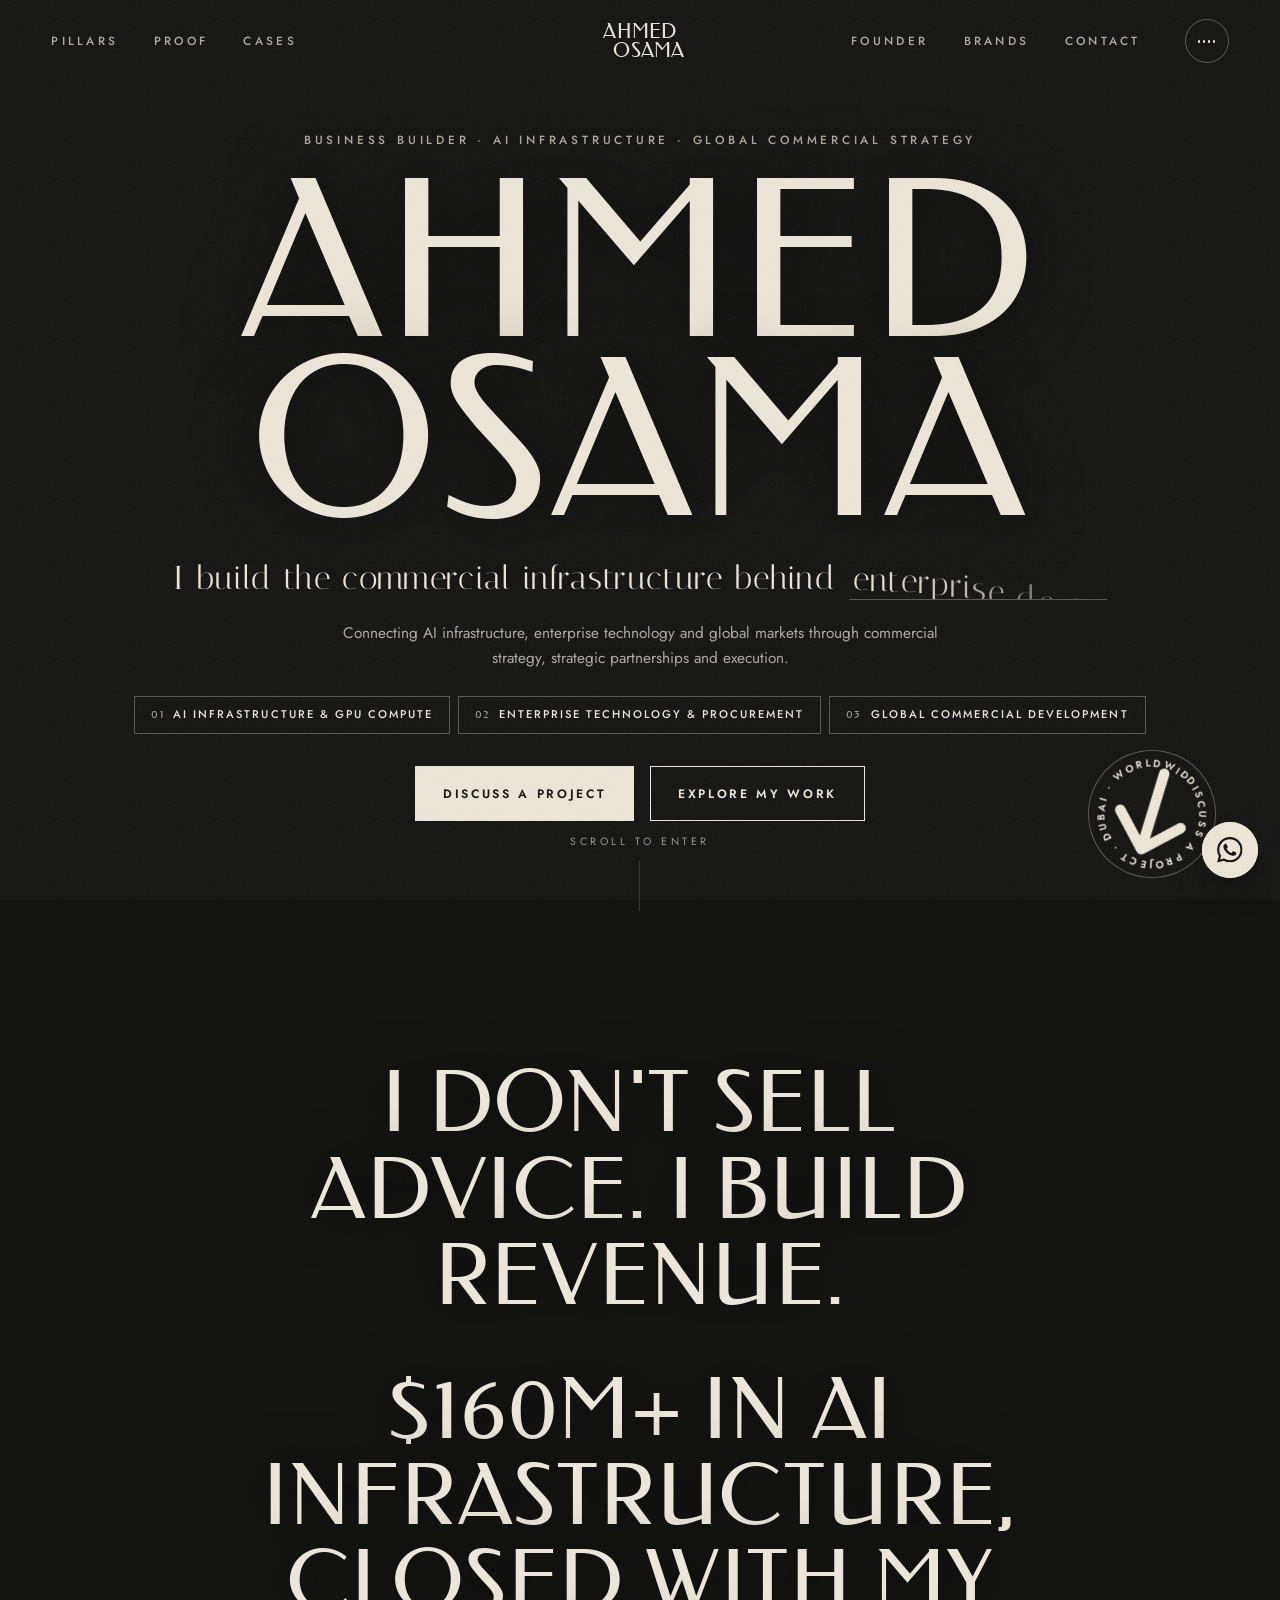
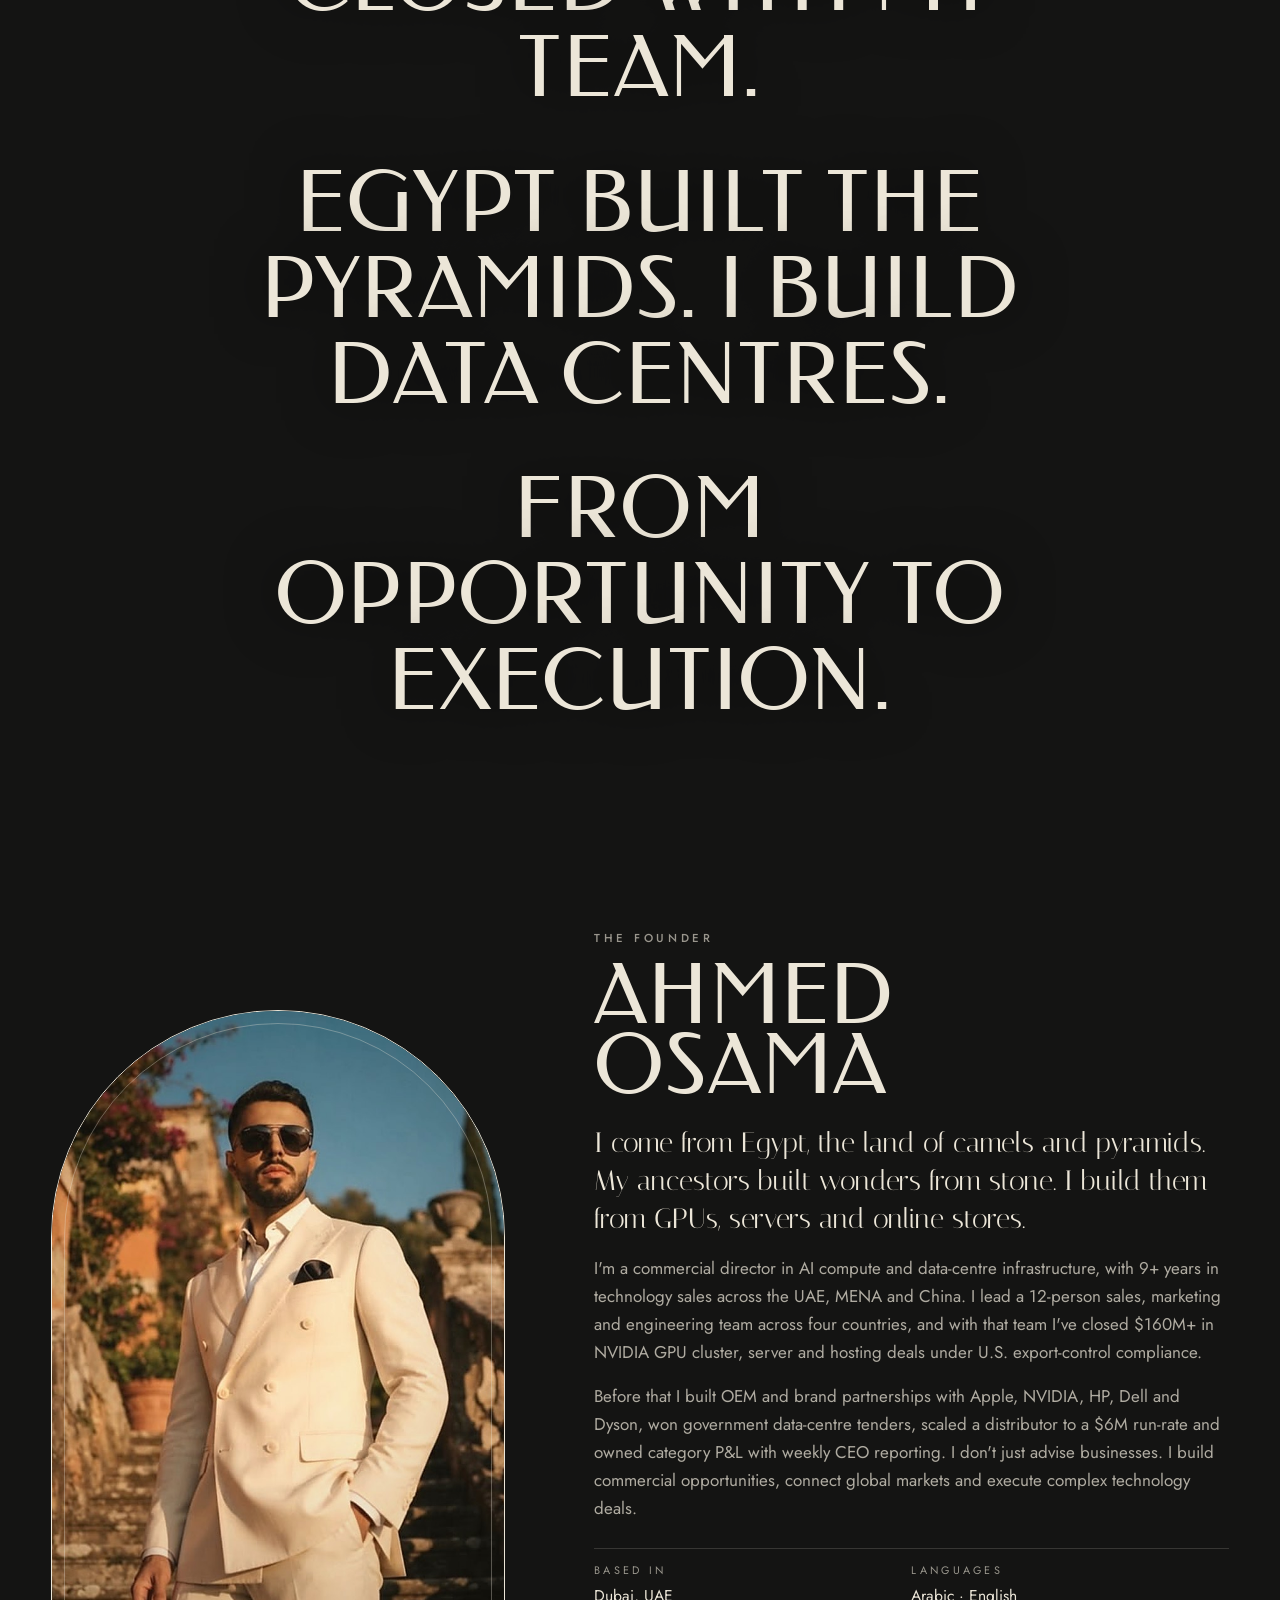
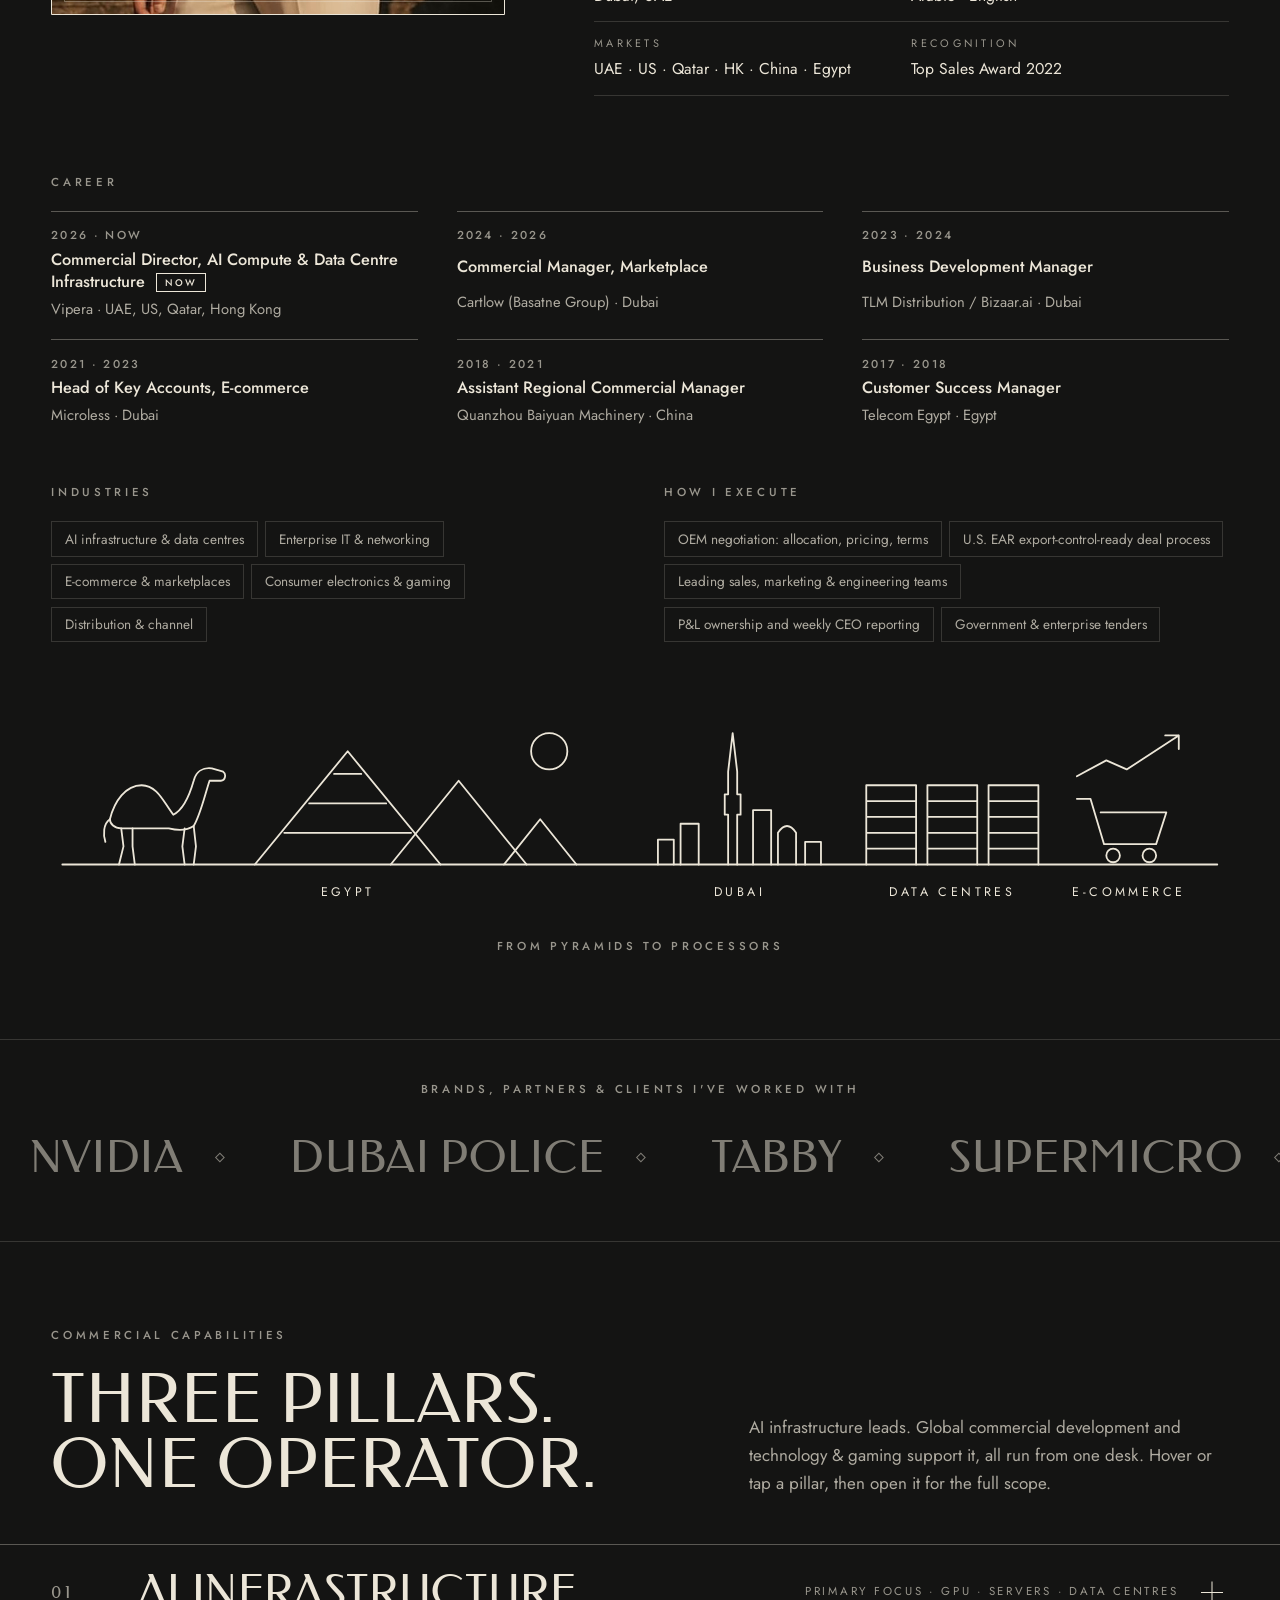
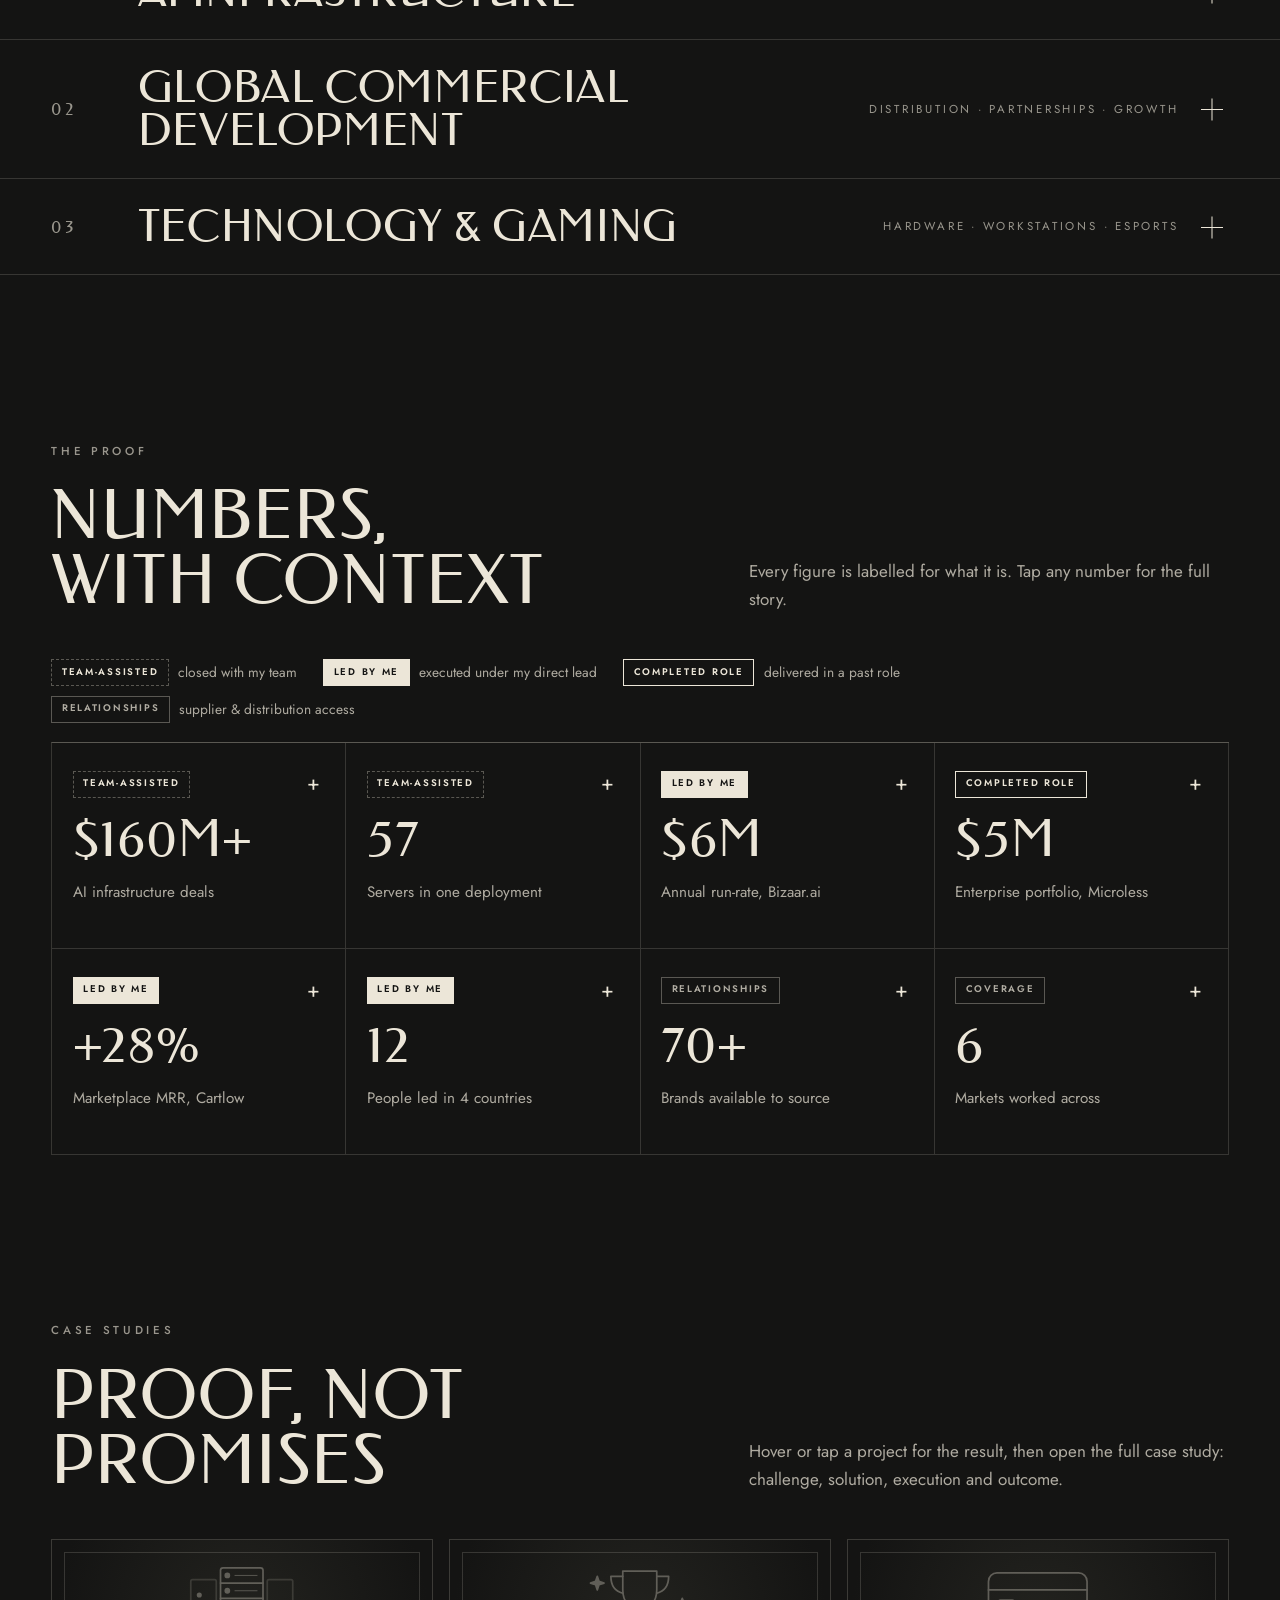
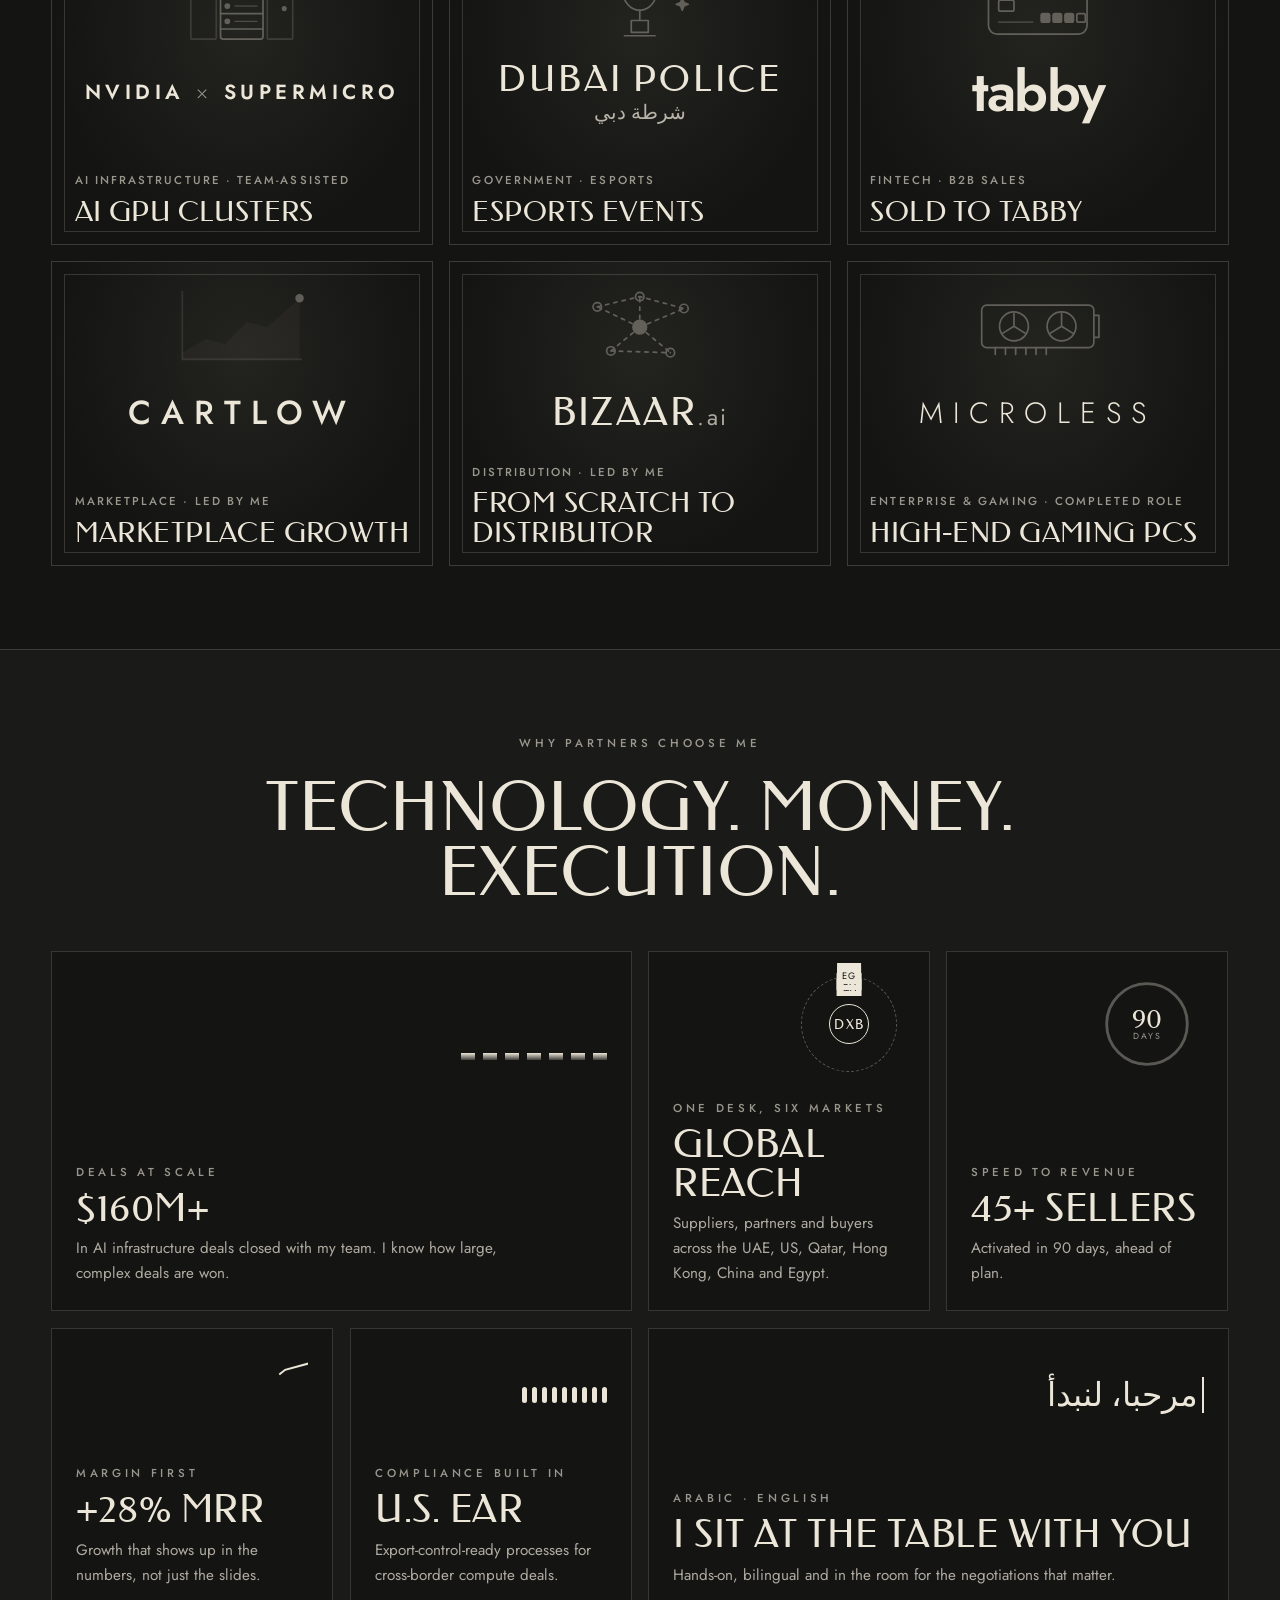
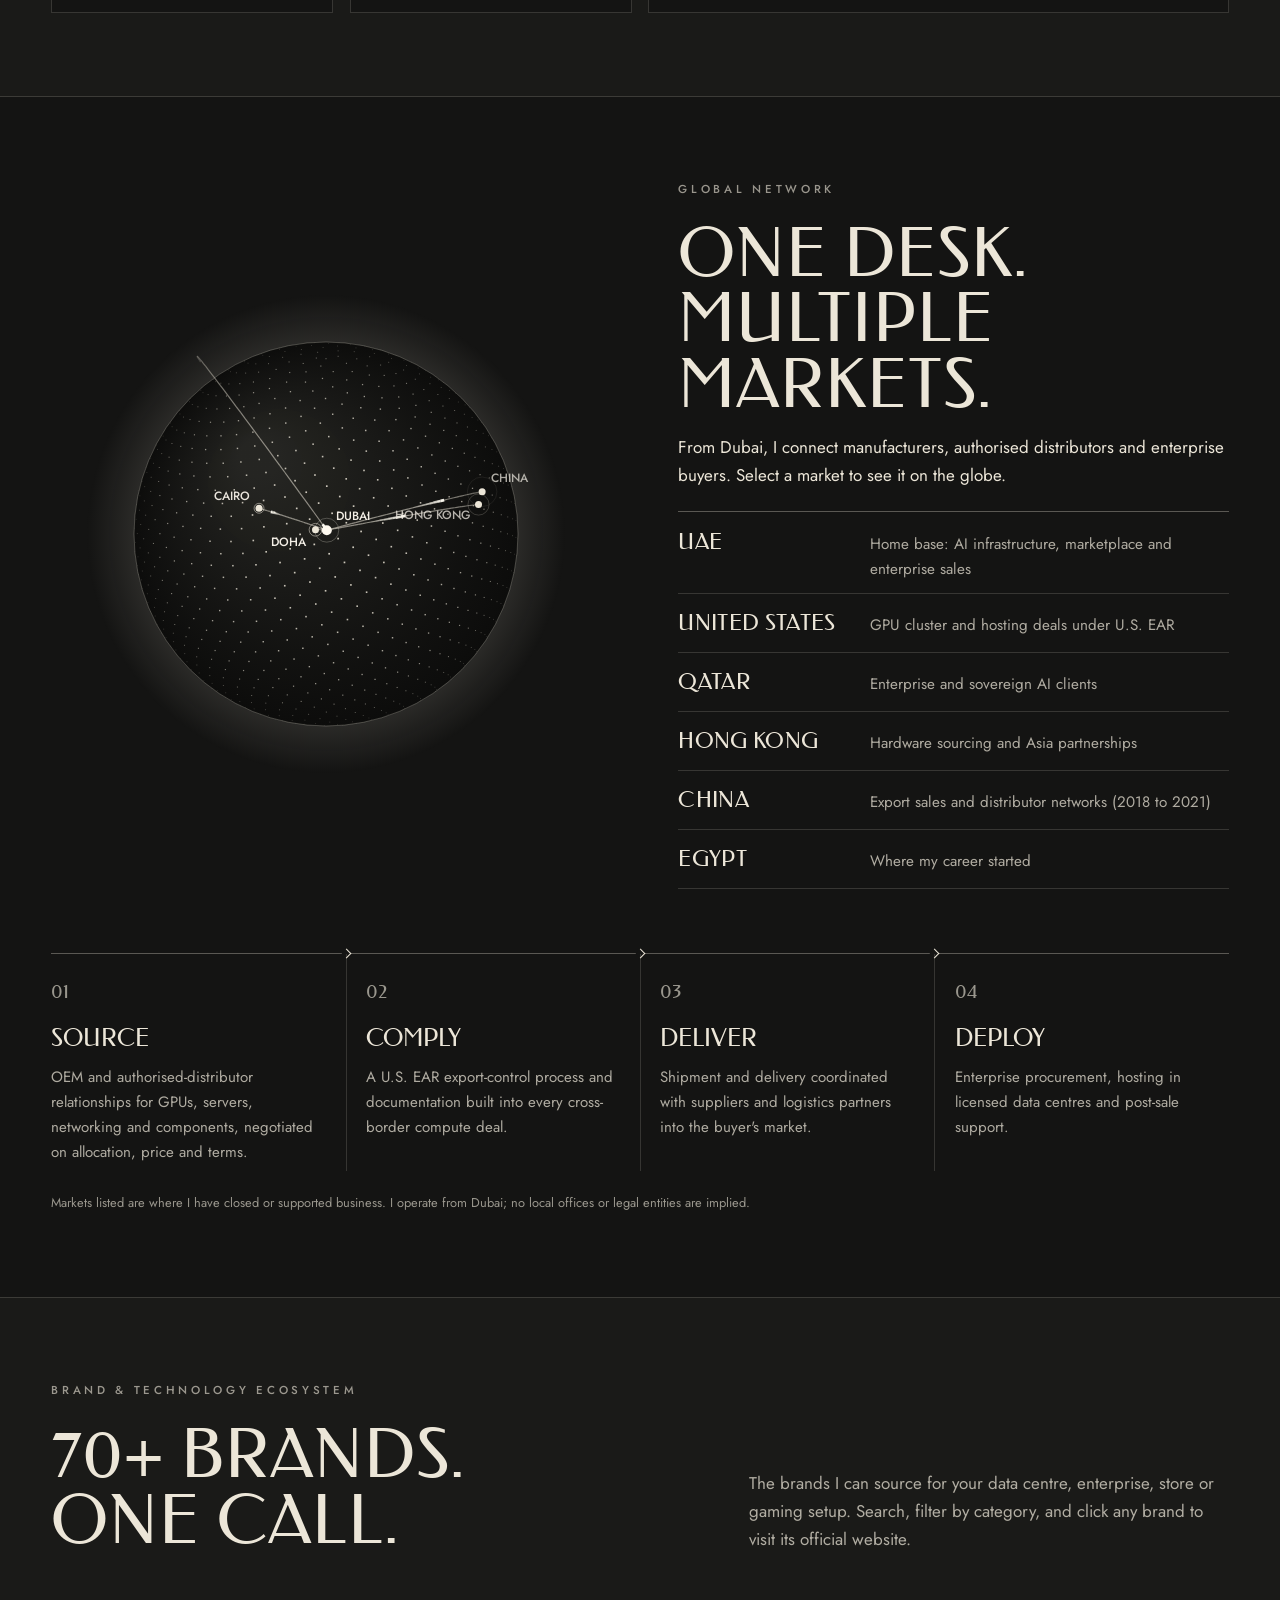
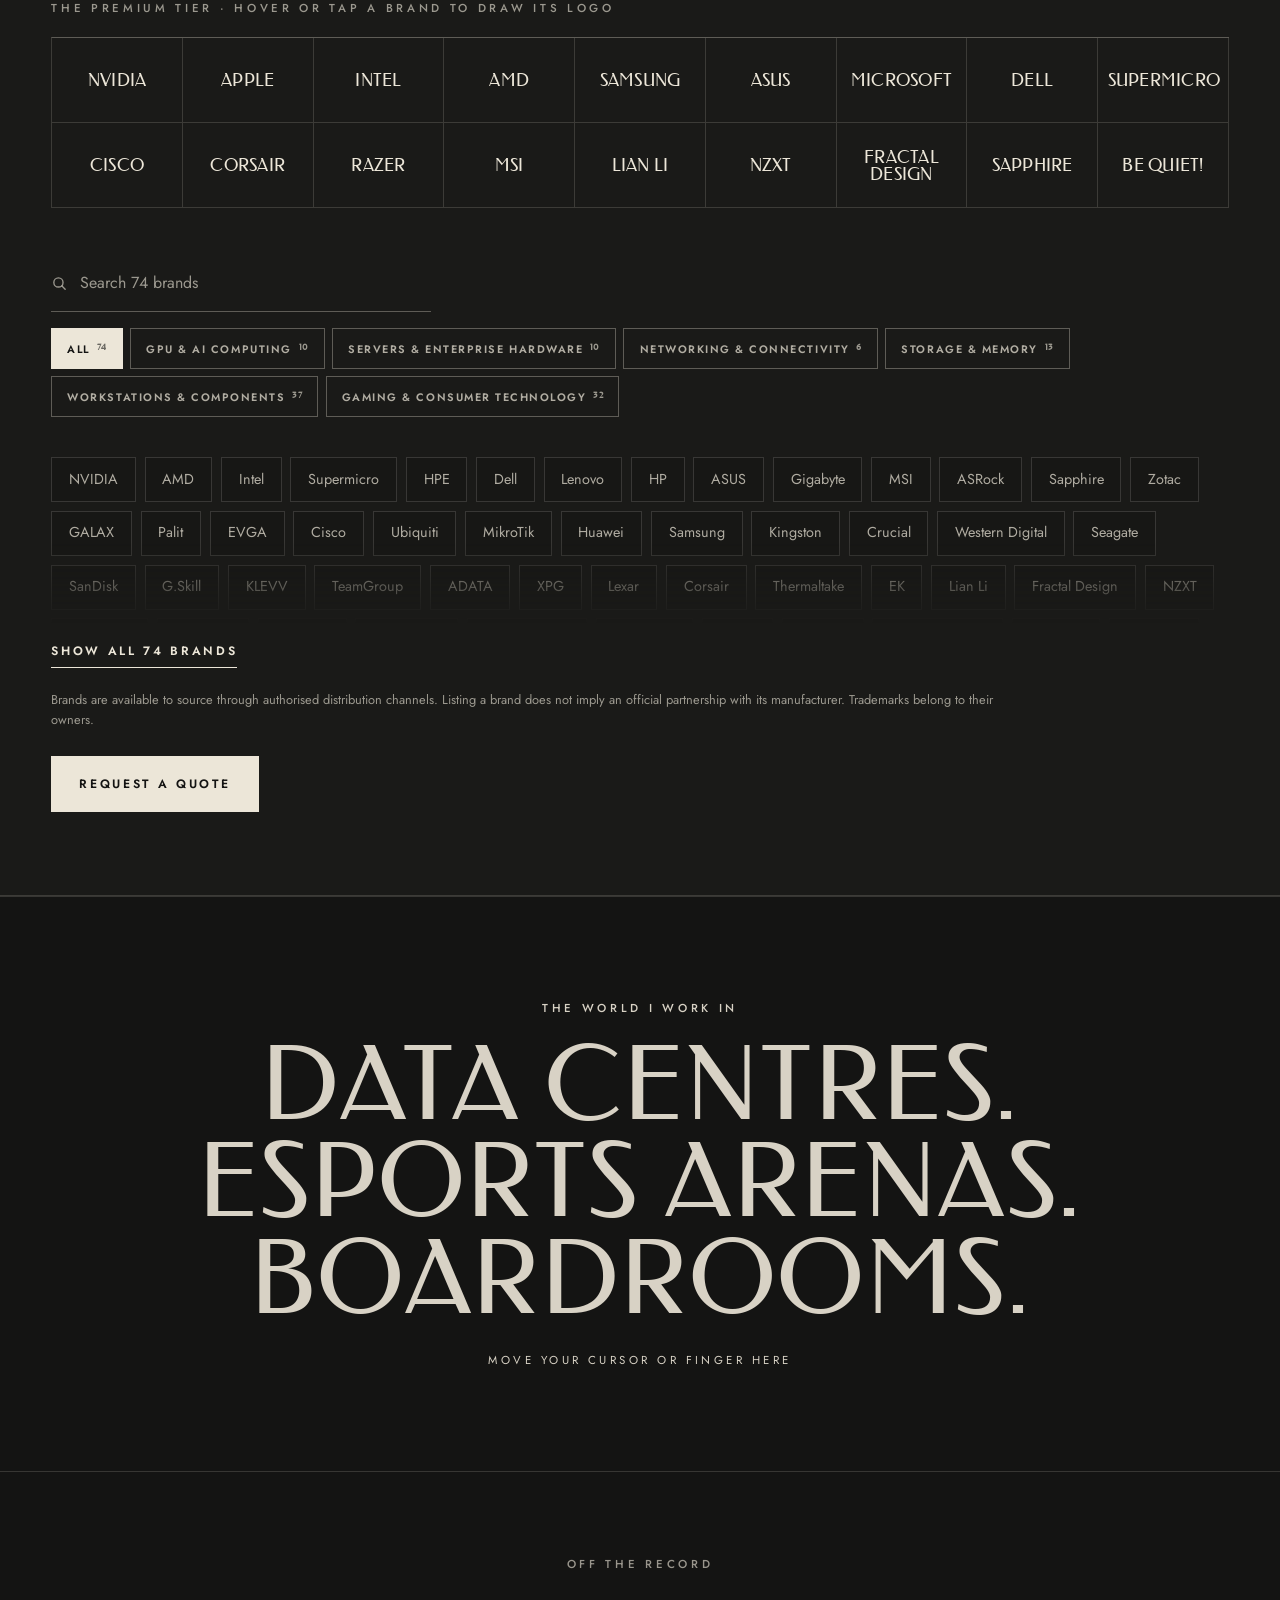
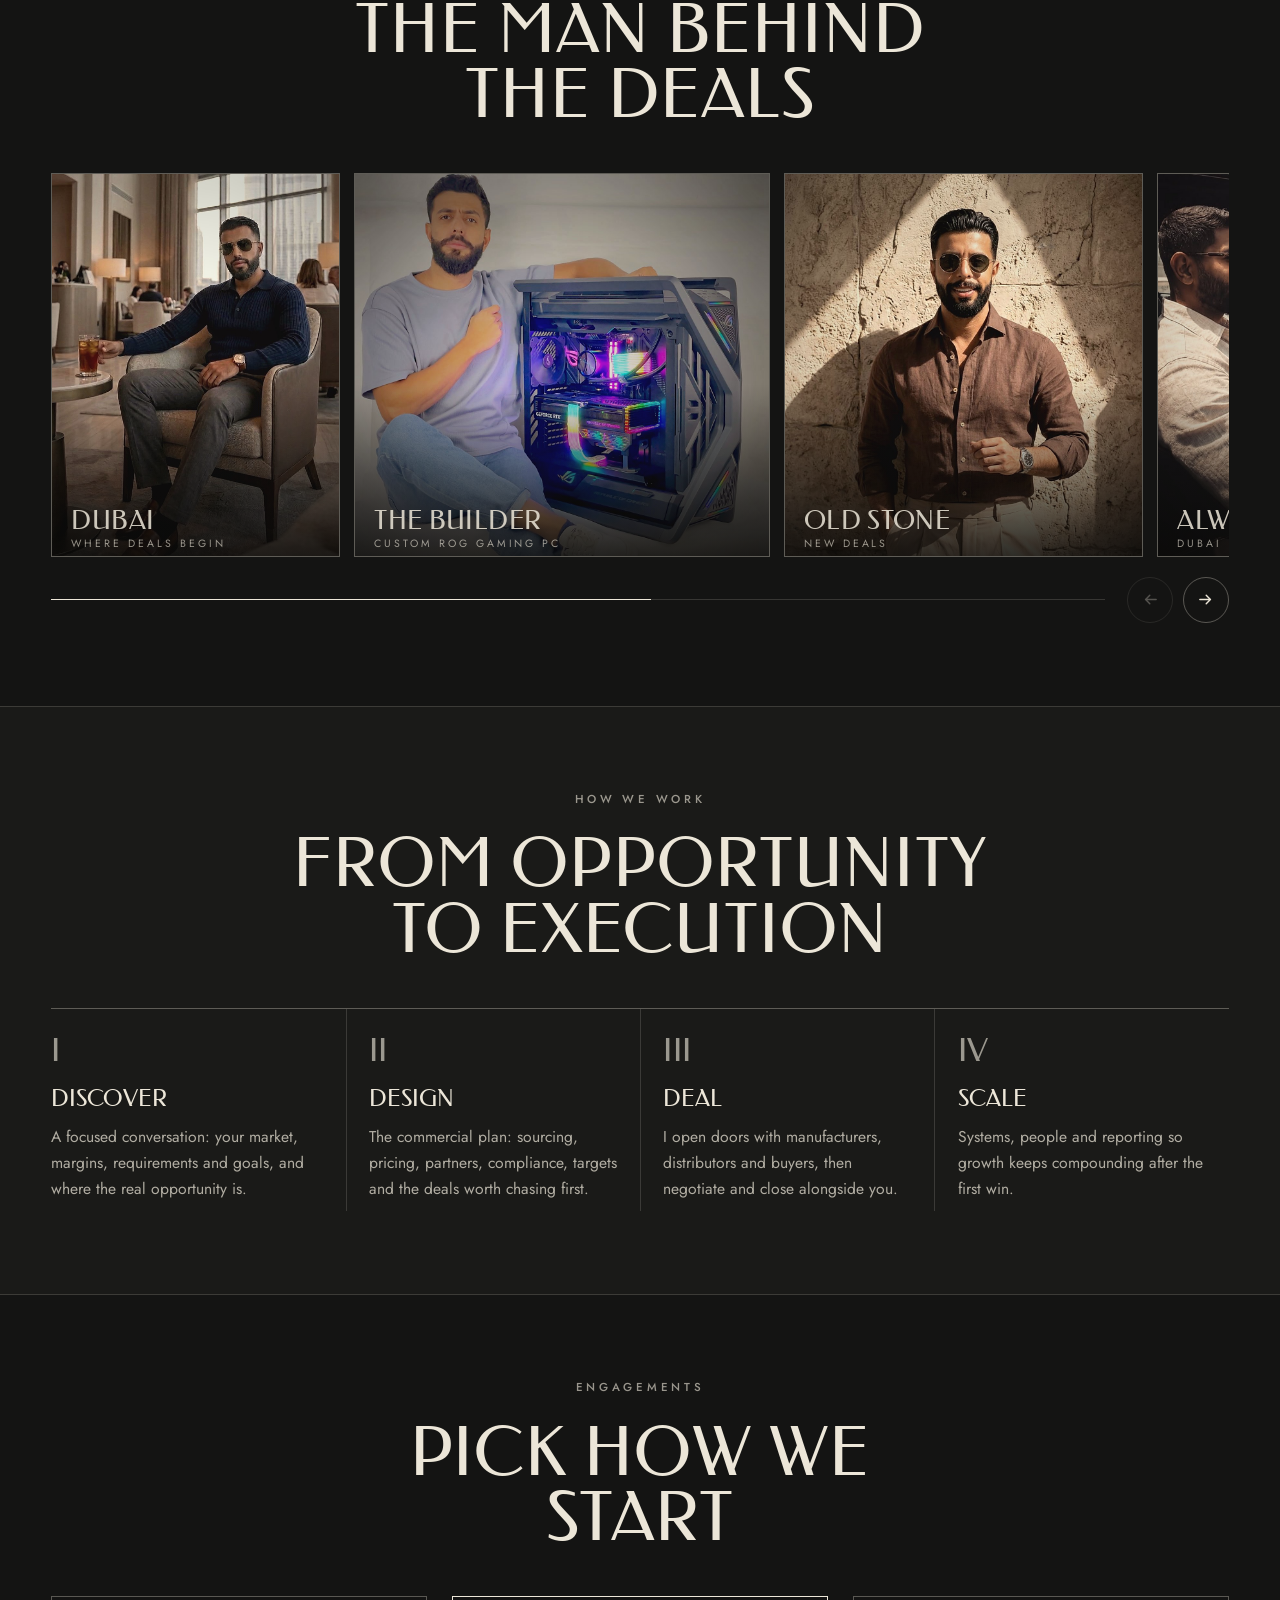
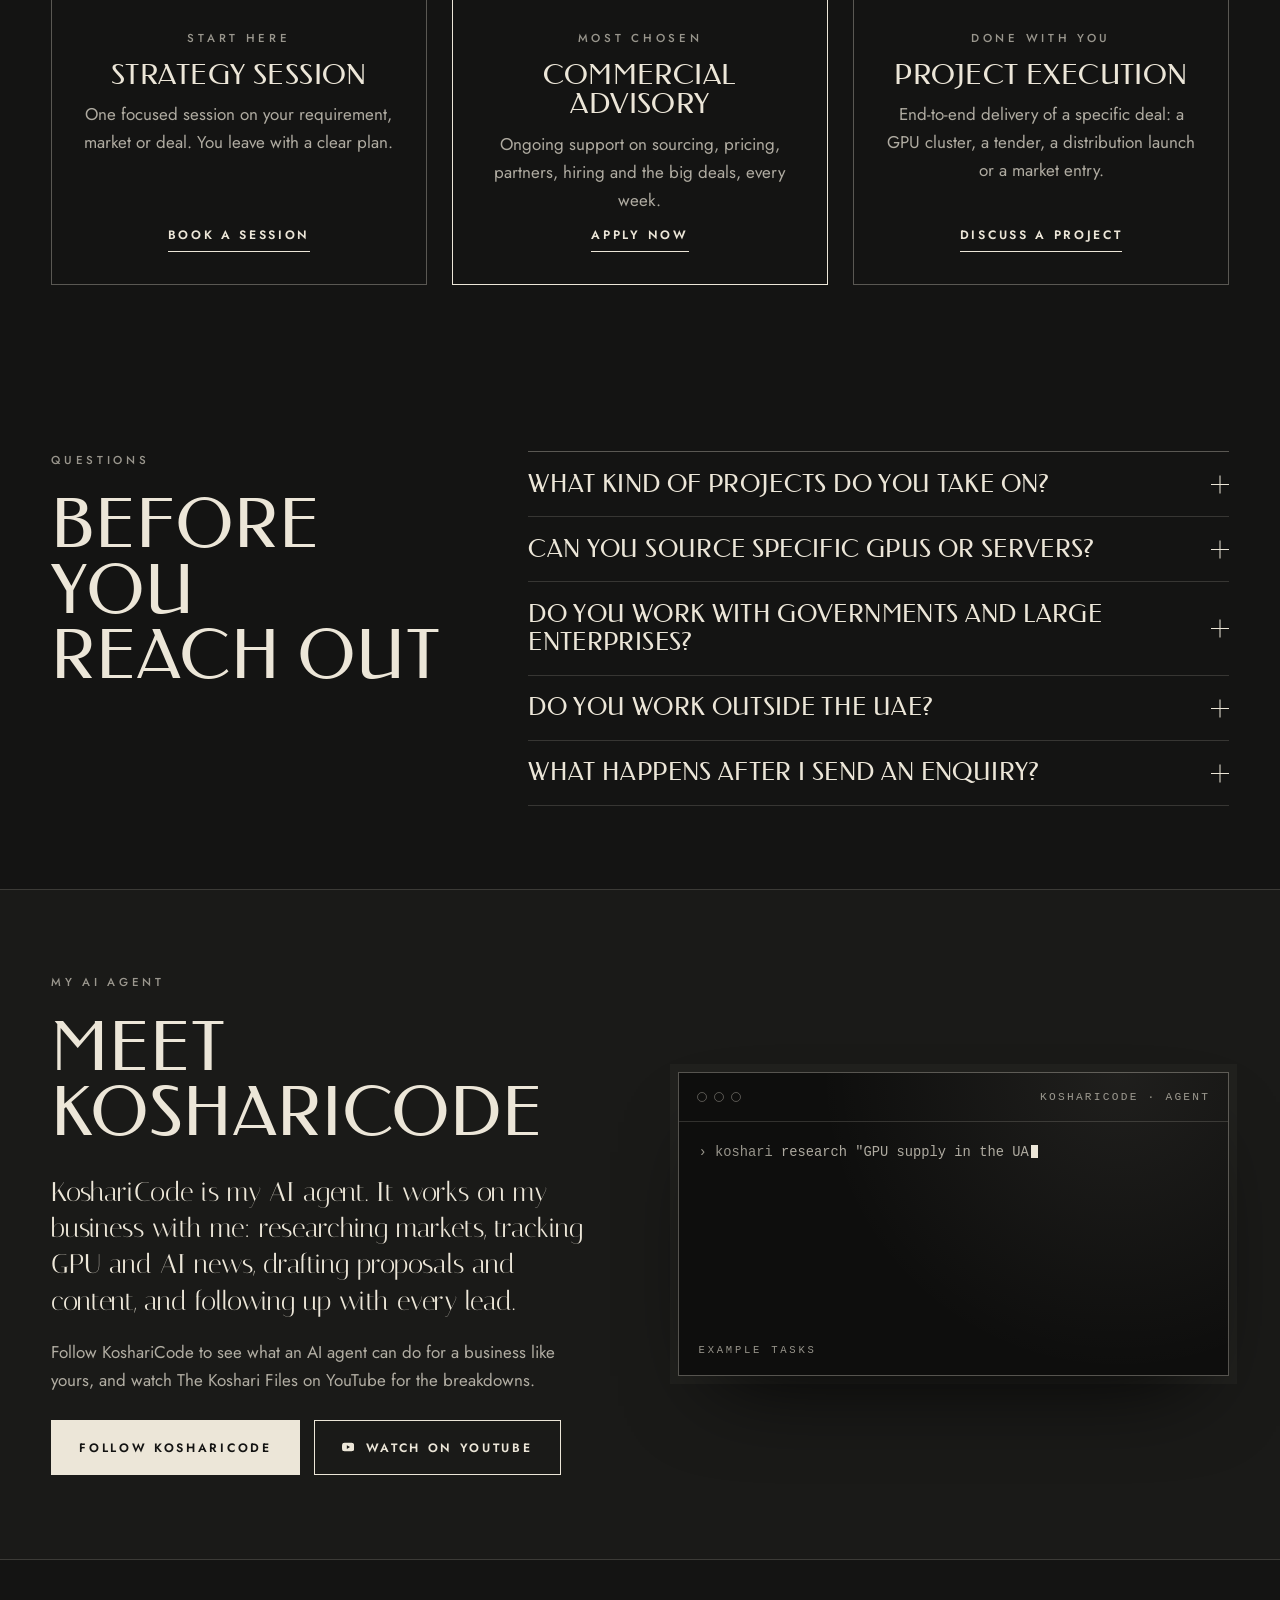
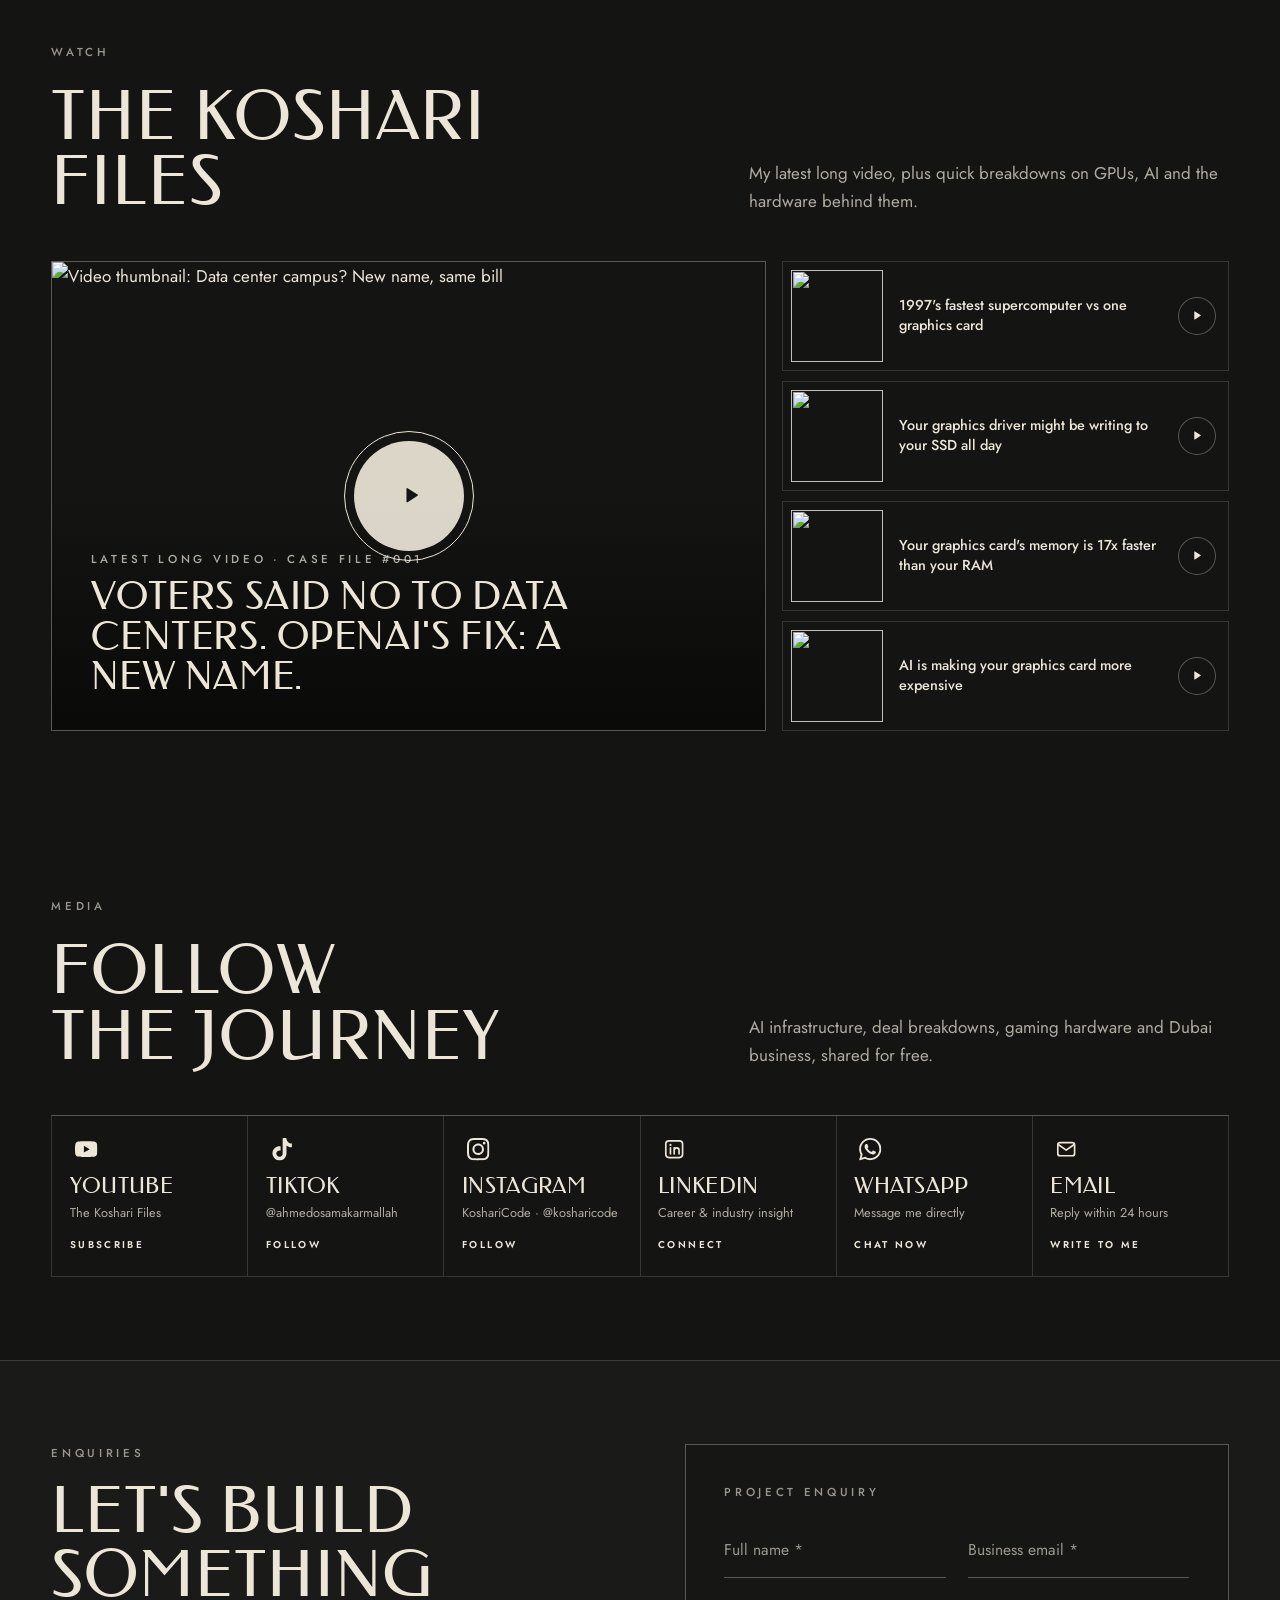
==== index.html @ 03ce8a4b "Living cursor, uncrowded bento drawings, faster case card flip - Cursor changes with the area: lens " ====
<!doctype html>
<html lang="en">
<head>
  <meta charset="utf-8">
  <meta name="viewport" content="width=device-width, initial-scale=1">
  <title>Ahmed Osama | AI Infrastructure &amp; Global Commercial Strategy, Dubai</title>
  <meta name="description" content="Ahmed Osama is a Dubai-based business builder in AI infrastructure, enterprise technology and global commercial strategy. GPU compute, data-centre equipment, distribution and partnerships, with $160M+ in AI infrastructure deals closed with his team.">
  <meta name="theme-color" content="#141413">
  <meta name="author" content="Ahmed Osama">
  <meta name="robots" content="index, follow, max-image-preview:large, noai, noimageai">
  <meta name="copyright" content="© Ahmed Osama. All rights reserved.">
  <link rel="canonical" href="https://aokcycle.github.io/">
  <link rel="icon" href="assets/favicon.svg" type="image/svg+xml">
  <link rel="apple-touch-icon" href="assets/icon-180.png">
  <link rel="manifest" href="site.webmanifest">
  <meta name="apple-mobile-web-app-capable" content="yes">
  <meta name="apple-mobile-web-app-status-bar-style" content="black-translucent">
  <meta name="apple-mobile-web-app-title" content="Ahmed Osama">

  <meta property="og:type" content="website">
  <meta property="og:site_name" content="Ahmed Osama">
  <meta property="og:url" content="https://aokcycle.github.io/">
  <meta property="og:title" content="Ahmed Osama | I build the commercial infrastructure behind what's next">
  <meta property="og:description" content="AI infrastructure, enterprise technology and global commercial strategy from Dubai. $160M+ in AI infrastructure deals closed with my team.">
  <meta property="og:image" content="https://aokcycle.github.io/assets/og-image.jpg">
  <meta property="og:image:width" content="1200">
  <meta property="og:image:height" content="630">
  <meta property="og:image:alt" content="Ahmed Osama, AI infrastructure and global commercial strategy">
  <meta name="twitter:card" content="summary_large_image">
  <meta name="twitter:title" content="Ahmed Osama | AI Infrastructure & Global Commercial Strategy">
  <meta name="twitter:description" content="I build the commercial infrastructure behind what's next.">
  <meta name="twitter:image" content="https://aokcycle.github.io/assets/og-image.jpg">

  <link rel="preload" href="assets/fonts/federo.woff2" as="font" type="font/woff2" crossorigin>
  <link rel="preload" href="assets/fonts/jost.woff2" as="font" type="font/woff2" crossorigin>
  <link rel="stylesheet" href="css/style.css?v=15">

  <script>
    (function (d) {
      d.classList.add('js');
      try { if (sessionStorage.getItem('ao-entered')) d.classList.add('entered'); } catch (e) {}
      if (window.matchMedia && matchMedia('(prefers-reduced-motion: reduce)').matches) d.classList.add('entered');
      setTimeout(function () { if (!window.__siteReady) d.classList.remove('js'); }, 6000);
    })(document.documentElement);
  </script>

  <script type="application/ld+json">
  {
    "@context": "https://schema.org",
    "@graph": [
      {
        "@type": "Person",
        "@id": "https://aokcycle.github.io/#ahmed",
        "name": "Ahmed Osama",
        "alternateName": ["Ahmed Osama Karm"],
        "jobTitle": "Commercial Director, AI Compute & Data Centre Infrastructure",
        "url": "https://aokcycle.github.io/",
        "image": "https://aokcycle.github.io/assets/me/headshot.jpg",
        "email": "mailto:ahmedosamakarmallah7@gmail.com",
        "telephone": "+971561388774",
        "address": { "@type": "PostalAddress", "addressLocality": "Dubai", "addressCountry": "AE" },
        "knowsLanguage": ["Arabic", "English"],
        "knowsAbout": ["AI infrastructure", "GPU compute", "Data centres", "Enterprise technology procurement", "International distribution", "E-commerce", "Gaming hardware"],
        "sameAs": ["https://www.linkedin.com/in/ahmedabdelaatyy/", "https://www.youtube.com/@AhmedOsamaKarm", "https://www.tiktok.com/@ahmedosamakarmallah", "https://www.instagram.com/kosharicode/"]
      },
      {
        "@type": "ProfessionalService",
        "@id": "https://aokcycle.github.io/#service",
        "name": "Ahmed Osama",
        "description": "AI infrastructure, enterprise technology and global commercial development.",
        "url": "https://aokcycle.github.io/",
        "image": "https://aokcycle.github.io/assets/og-image.jpg",
        "founder": { "@id": "https://aokcycle.github.io/#ahmed" },
        "areaServed": ["United Arab Emirates", "Qatar", "United States", "Hong Kong", "China", "Egypt"],
        "address": { "@type": "PostalAddress", "addressLocality": "Dubai", "addressCountry": "AE" },
        "telephone": "+971561388774",
        "email": "mailto:ahmedosamakarmallah7@gmail.com"
      },
      {
        "@type": "WebSite",
        "@id": "https://aokcycle.github.io/#website",
        "url": "https://aokcycle.github.io/",
        "name": "Ahmed Osama",
        "publisher": { "@id": "https://aokcycle.github.io/#ahmed" },
        "inLanguage": "en"
      }
    ]
  }
  </script>
</head>
<body>
  <a class="skip" href="#main">Skip to content</a>

  <!-- ===== Shared drawings & icons ===== -->
  <svg width="0" height="0" style="position:absolute" aria-hidden="true">
    <defs>
      <symbol id="emblem" viewBox="0 0 200 200">
        <g fill="none" stroke="currentColor" stroke-linecap="round" stroke-linejoin="round">
          <circle cx="100" cy="100" r="92" stroke-width="1.4"/>
          <circle cx="100" cy="100" r="85" stroke-width=".7"/>
          <path stroke-width=".7" d="M100 50L17.5 79.4 M100 50L21.2 68.2 M100 50L26.4 57.5 M100 50L33.0 47.7 M100 50L41.0 38.9 M100 50L50.0 31.2 M100 50L60.1 24.9 M100 50L70.9 20.1 M100 50L82.3 16.9 M100 50L94.1 15.2 M100 50L105.9 15.2 M100 50L117.7 16.9 M100 50L129.1 20.1 M100 50L139.9 24.9 M100 50L150.0 31.2 M100 50L159.0 38.9 M100 50L167.0 47.7 M100 50L173.6 57.5 M100 50L178.8 68.2 M100 50L182.5 79.4"/>
          <path stroke-width="1.3" d="M100 46V62M98.6 62H101.4M98.6 62V84H97V104H95V124H93V148M101.4 62V84H103V104H105V124H107V148"/>
          <path stroke-width="1.1" d="M60 148V120H70V148M72 148V108L77 102L82 108V148M84 148V126H90V148M110 148V118H118V148M120 148V104Q126 96 132 104V148M134 148V126H142V148M144 148V134H152V148"/>
          <path stroke-width="1.3" d="M30 148H170"/>
          <path stroke-width=".8" d="M48 156H152M64 163H136M80 170H120"/>
        </g>
      </symbol>
      <symbol id="i-wa" viewBox="0 0 24 24"><path fill="currentColor" d="M17.472 14.382c-.297-.149-1.758-.867-2.03-.967-.273-.099-.471-.148-.67.15-.197.297-.767.966-.94 1.164-.173.199-.347.223-.644.075-.297-.15-1.255-.463-2.39-1.475-.883-.788-1.48-1.761-1.653-2.059-.173-.297-.018-.458.13-.606.134-.133.298-.347.446-.52.149-.174.198-.298.298-.497.099-.198.05-.371-.025-.52-.075-.149-.669-1.612-.916-2.207-.242-.579-.487-.5-.669-.51-.173-.008-.371-.01-.57-.01-.198 0-.52.074-.792.372-.272.297-1.04 1.016-1.04 2.479 0 1.462 1.065 2.875 1.213 3.074.149.198 2.096 3.2 5.077 4.487.709.306 1.262.489 1.694.625.712.227 1.36.195 1.871.118.571-.085 1.758-.719 2.006-1.413.248-.694.248-1.289.173-1.413-.074-.124-.272-.198-.57-.347m-5.421 7.403h-.004a9.87 9.87 0 01-5.031-1.378l-.361-.214-3.741.982.998-3.648-.235-.374a9.86 9.86 0 01-1.51-5.26c.001-5.45 4.436-9.884 9.888-9.884 2.64 0 5.122 1.03 6.988 2.898a9.825 9.825 0 012.893 6.994c-.003 5.45-4.437 9.884-9.885 9.884m8.413-18.297A11.815 11.815 0 0012.05 0C5.495 0 .16 5.335.157 11.892c0 2.096.547 4.142 1.588 5.945L.057 24l6.305-1.654a11.882 11.882 0 005.683 1.448h.005c6.554 0 11.89-5.335 11.893-11.893a11.821 11.821 0 00-3.48-8.413Z"/></symbol>
      <symbol id="i-yt" viewBox="0 0 24 24"><path fill="currentColor" d="M23.498 6.186a3.016 3.016 0 0 0-2.122-2.136C19.505 3.545 12 3.545 12 3.545s-7.505 0-9.377.505A3.017 3.017 0 0 0 .502 6.186C0 8.07 0 12 0 12s0 3.93.502 5.814a3.016 3.016 0 0 0 2.122 2.136c1.871.505 9.376.505 9.376.505s7.505 0 9.377-.505a3.015 3.015 0 0 0 2.122-2.136C24 15.93 24 12 24 12s0-3.93-.502-5.814zM9.545 15.568V8.432L15.818 12l-6.273 3.568z"/></symbol>
      <symbol id="i-tt" viewBox="0 0 24 24"><path fill="currentColor" d="M12.525.02c1.31-.02 2.61-.01 3.91-.02.08 1.53.63 3.09 1.75 4.17 1.12 1.11 2.7 1.62 4.24 1.79v4.03c-1.44-.05-2.89-.35-4.2-.97-.57-.26-1.1-.59-1.62-.93-.01 2.92.01 5.84-.02 8.75-.08 1.4-.54 2.79-1.35 3.94-1.31 1.92-3.58 3.17-5.91 3.21-1.43.08-2.86-.31-4.08-1.03-2.02-1.19-3.44-3.37-3.65-5.71-.02-.5-.03-1-.01-1.49.18-1.9 1.12-3.72 2.58-4.96 1.66-1.44 3.98-2.13 6.15-1.72.02 1.48-.04 2.96-.04 4.44-.99-.32-2.15-.23-3.02.37-.63.41-1.11 1.04-1.36 1.75-.21.51-.15 1.07-.14 1.61.24 1.64 1.82 3.02 3.5 2.87 1.12-.01 2.19-.66 2.77-1.61.19-.33.4-.67.41-1.06.1-1.79.06-3.57.07-5.36.01-4.03-.01-8.05.02-12.07z"/></symbol>
      <symbol id="i-ig" viewBox="0 0 24 24"><path fill="currentColor" d="M7.0301.084c-1.2768.0602-2.1487.264-2.911.5634-.7888.3075-1.4575.72-2.1228 1.3877-.6652.6677-1.075 1.3368-1.3802 2.127-.2954.7638-.4956 1.6365-.552 2.914-.0564 1.2775-.0689 1.6882-.0626 4.947.0062 3.2586.0206 3.6671.0825 4.9473.061 1.2765.264 2.1482.5635 2.9107.308.7889.72 1.4573 1.388 2.1228.6679.6655 1.3365 1.0743 2.1285 1.38.7632.295 1.6361.4961 2.9134.552 1.2773.056 1.6884.069 4.9462.0627 3.2578-.0062 3.668-.0207 4.9478-.0814 1.28-.0607 2.147-.2652 2.9098-.5633.7889-.3086 1.4578-.72 2.1228-1.3881.665-.6682 1.0745-1.3378 1.3795-2.1284.2957-.7632.4966-1.636.552-2.9124.056-1.2809.0692-1.6898.063-4.948-.0063-3.2583-.021-3.6668-.0817-4.9465-.0607-1.2797-.264-2.1487-.5633-2.9117-.3084-.7889-.72-1.4568-1.3876-2.1228C21.2982 1.33 20.628.9208 19.8378.6165 19.074.321 18.2017.1197 16.9244.0645 15.6471.0093 15.236-.005 11.977.0014 8.718.0076 8.31.0215 7.0301.0839m.1402 21.6932c-1.17-.0509-1.8053-.2453-2.2287-.408-.5606-.216-.96-.4771-1.3819-.895-.422-.4178-.6811-.8186-.9-1.378-.1644-.4234-.3624-1.058-.4171-2.228-.0595-1.2645-.072-1.6442-.079-4.848-.007-3.2037.0053-3.583.0607-4.848.05-1.169.2456-1.805.408-2.2282.216-.5613.4762-.96.895-1.3816.4188-.4217.8184-.6814 1.3783-.9003.423-.1651 1.0575-.3614 2.227-.4171 1.2655-.06 1.6447-.072 4.848-.079 3.2033-.007 3.5835.005 4.8495.0608 1.169.0508 1.8053.2445 2.228.408.5608.216.96.4754 1.3816.895.4217.4194.6816.8176.9005 1.3787.1653.4217.3617 1.056.4169 2.2263.0602 1.2655.0739 1.645.0796 4.848.0058 3.203-.0055 3.5834-.061 4.848-.051 1.17-.245 1.8055-.408 2.2294-.216.5604-.4763.96-.8954 1.3814-.419.4215-.8181.6811-1.3783.9-.4224.1649-1.0577.3617-2.2262.4174-1.2656.0595-1.6448.072-4.8493.079-3.2045.007-3.5825-.006-4.848-.0608M16.953 5.5864A1.44 1.44 0 1 0 18.39 4.144a1.44 1.44 0 0 0-1.437 1.4424M5.8385 12.012c.0067 3.4032 2.7706 6.1557 6.173 6.1493 3.4026-.0065 6.157-2.7701 6.1506-6.1733-.0065-3.4032-2.771-6.1565-6.174-6.1498-3.403.0067-6.156 2.771-6.1496 6.1738M8 12.0077a4 4 0 1 1 4.008 3.9921A3.9996 3.9996 0 0 1 8 12.0077"/></symbol>
      <symbol id="i-fb" viewBox="0 0 24 24"><path fill="currentColor" d="M9.101 23.691v-7.98H6.627v-3.667h2.474v-1.58c0-4.085 1.848-5.978 5.858-5.978.401 0 .955.042 1.468.103a8.68 8.68 0 0 1 1.141.195v3.325a8.623 8.623 0 0 0-.653-.036 26.805 26.805 0 0 0-.733-.009c-.707 0-1.259.096-1.675.309a1.686 1.686 0 0 0-.679.622c-.258.42-.374.995-.374 1.752v1.297h3.919l-.386 2.103-.287 1.564h-3.246v8.245C19.396 23.238 24 18.179 24 12.044c0-6.627-5.373-12-12-12s-12 5.373-12 12c0 5.628 3.874 10.35 9.101 11.647Z"/></symbol>
      <symbol id="i-li" viewBox="0 0 24 24"><g fill="none" stroke="currentColor" stroke-width="1.8" stroke-linecap="round"><rect x="3" y="3" width="18" height="18" rx="3.5"/><path d="M8 10.5V17M12 17v-3.8a2.6 2.6 0 0 1 5.2 0V17M12 10.5V17"/></g><circle cx="8" cy="7.4" r="1.15" fill="currentColor"/></symbol>
      <symbol id="i-arrow" viewBox="0 0 24 24"><path fill="none" stroke="currentColor" stroke-width="2" stroke-linecap="round" stroke-linejoin="round" d="M4 12h15M13 6l6 6-6 6"/></symbol>
      <symbol id="i-play" viewBox="0 0 24 24"><path fill="currentColor" d="M8 5.2v13.6a.8.8 0 0 0 1.2.7l10.6-6.8a.8.8 0 0 0 0-1.4L9.2 4.5A.8.8 0 0 0 8 5.2z"/></symbol>
      <symbol id="i-copy" viewBox="0 0 24 24"><g fill="none" stroke="currentColor" stroke-width="1.8" stroke-linejoin="round"><rect x="9" y="9" width="11.5" height="11.5" rx="2"/><path d="M15 9V5.5A1.5 1.5 0 0 0 13.5 4h-8A1.5 1.5 0 0 0 4 5.5v8A1.5 1.5 0 0 0 5.5 15H9"/></g></symbol>
      <symbol id="i-mail" viewBox="0 0 24 24"><g fill="none" stroke="currentColor" stroke-width="1.8" stroke-linejoin="round"><rect x="3" y="5" width="18" height="14" rx="2.5"/><path d="M3.5 7l8.5 6 8.5-6"/></g></symbol>
      <symbol id="i-vol" viewBox="0 0 24 24"><path fill="currentColor" d="M3 9.5v5h4l5 4.2V5.3L7 9.5z"/><path fill="none" stroke="currentColor" stroke-width="1.8" stroke-linecap="round" d="M15.5 9a4.5 4.5 0 0 1 0 6M18.2 6.3a8.3 8.3 0 0 1 0 11.4"/></symbol>
      <symbol id="i-mute" viewBox="0 0 24 24"><path fill="currentColor" d="M3 9.5v5h4l5 4.2V5.3L7 9.5z"/><path fill="none" stroke="currentColor" stroke-width="1.8" stroke-linecap="round" d="M16 9.5l5 5M21 9.5l-5 5"/></symbol>
      <symbol id="i-robot" viewBox="0 0 24 24"><g fill="none" stroke="currentColor" stroke-width="1.7" stroke-linecap="round" stroke-linejoin="round"><rect x="5" y="8" width="14" height="11" rx="3"/><path d="M12 4.5V8M3 12.5v3M21 12.5v3M10 16h4"/></g><circle cx="12" cy="3.6" r="1.1" fill="currentColor"/><circle cx="9.5" cy="12.6" r="1.3" fill="currentColor"/><circle cx="14.5" cy="12.6" r="1.3" fill="currentColor"/></symbol>
      <symbol id="i-lock" viewBox="0 0 24 24"><g fill="none" stroke="currentColor" stroke-width="1.8" stroke-linejoin="round"><rect x="5" y="10.5" width="14" height="10" rx="2"/><path d="M8.5 10.5V7.8a3.5 3.5 0 0 1 7 0v2.7"/></g></symbol>
      <symbol id="i-search" viewBox="0 0 24 24"><g fill="none" stroke="currentColor" stroke-width="1.9" stroke-linecap="round"><circle cx="10.5" cy="10.5" r="6.5"/><path d="M15.5 15.5L20 20"/></g></symbol>
    </defs>
  </svg>

  <!-- ===== Entry gate (shown on the first visit of a session) ===== -->
  <div class="gate" role="dialog" aria-label="Welcome">
    <p class="gate__top display" aria-hidden="true">Ready to</p>
    <div class="gate__mid">
      <button type="button" class="eye-btn" data-enter="sound"><span data-eye></span><span class="eye-btn__label"><i class="ico" aria-hidden="true"><svg class="ic"><use href="#i-vol"/></svg></i> Enter with sound</span></button>
      <canvas class="gate__brain" aria-hidden="true"></canvas>
      <button type="button" class="eye-btn" data-enter="silent"><span data-eye></span><span class="eye-btn__label"><i class="ico" aria-hidden="true"><svg class="ic"><use href="#i-mute"/></svg></i> Enter in silence</span></button>
    </div>
    <p class="gate__bottom display" aria-hidden="true">scale <span class="jump">up<i class="jump__shadow"></i></span>?</p>
  </div>

  <div class="cursor" aria-hidden="true"><span class="cursor__label"></span></div>
  <div class="progress" aria-hidden="true"></div>
  <canvas class="stage" id="stage" aria-hidden="true"></canvas>
  <canvas class="sparks" id="sparks" aria-hidden="true"></canvas>

  <!-- ===== Navigation ===== -->
  <header class="nav">
    <nav class="nav__side nav__side--left" aria-label="Primary">
      <a href="#services" data-scramble>Pillars</a>
      <a href="#proof" data-scramble>Proof</a>
      <a href="#cases" data-scramble>Cases</a>
    </nav>
    <a href="#home" class="nav__logo" aria-label="Ahmed Osama, back to top">
      <span class="display">Ahmed</span><span class="display">Osama</span>
    </a>
    <nav class="nav__side nav__side--right" aria-label="Secondary">
      <a href="#founder" data-scramble>Founder</a>
      <a href="#brands" data-scramble>Brands</a>
      <a href="#contact" data-scramble>Contact</a>
    </nav>
    <div class="nav__tools">
      <button class="sound-btn" type="button" aria-pressed="false" aria-label="Toggle sound"><i></i><i></i><i></i><i></i></button>
      <button class="nav__burger" type="button" aria-label="Open menu" aria-expanded="false" aria-controls="menu"><span></span><span></span></button>
    </div>
  </header>

  <div class="menu" id="menu" aria-hidden="true">
    <svg class="menu__emblem" aria-hidden="true"><use href="#emblem"/></svg>
    <nav class="menu__links" aria-label="Mobile">
      <a href="#founder">Founder</a>
      <a href="#services">Pillars</a>
      <a href="#proof">Proof</a>
      <a href="#cases">Case studies</a>
      <a href="#reach">Network</a>
      <a href="#brands">Brands</a>
      <a href="#koshari">KoshariCode</a>
      <a href="#contact">Contact</a>
    </nav>
    <div class="menu__foot">
      <a href="mailto:ahmedosamakarmallah7@gmail.com" data-email>ahmedosamakarmallah7@gmail.com</a>
      <a href="tel:+971561388774" data-phone>+971 56 138 8774</a>
    </div>
  </div>

  <main id="main">
    <!-- ===== Hero ===== -->
    <section class="hero" id="home">
      <p class="kicker" data-intro>Business Builder · AI Infrastructure · Global Commercial Strategy</p>
      <h1 class="hero__name display" aria-label="Ahmed Osama"><span class="hero__word">Ahmed</span><span class="hero__word">Osama</span></h1>
      <p class="hero__line" data-intro>
        <span class="hero__lead">I build the commercial infrastructure behind</span>
        <span class="rotator" data-words="what's next.|AI data centres.|enterprise deals.|global markets."><span class="rotator__word">what's next.</span></span>
      </p>
      <p class="hero__sub" data-intro>Connecting AI infrastructure, enterprise technology and global markets through commercial strategy, strategic partnerships and execution.</p>
      <ul class="hero__caps" data-intro aria-label="Core capabilities">
        <li><span>01</span>AI Infrastructure &amp; GPU Compute</li>
        <li><span>02</span>Enterprise Technology &amp; Procurement</li>
        <li><span>03</span>Global Commercial Development</li>
      </ul>
      <div class="hero__ctas" data-intro>
        <a href="#contact" class="frame-btn frame-btn--solid magnetic" data-scramble>Discuss a project</a>
        <a href="#cases" class="frame-btn magnetic" data-scramble>Explore my work</a>
      </div>
      <a href="#contact" class="orbit-badge magnetic" aria-label="Discuss a project" data-intro>
        <svg viewBox="0 0 120 120" aria-hidden="true"><defs><path id="circ" d="M60,60 m-45,0 a45,45 0 1,1 90,0 a45,45 0 1,1 -90,0"/></defs><text><textPath href="#circ">DISCUSS A PROJECT · DUBAI · WORLDWIDE · </textPath></text></svg>
        <svg class="ic" aria-hidden="true"><use href="#i-arrow"/></svg>
      </a>
      <a href="#story" class="scroll-cue" aria-label="Scroll down"><span>Scroll to enter</span><i></i></a>
    </section>

    <!-- ===== Chapter statements (pinned) ===== -->
    <section class="chapter" id="story" aria-label="In short">
      <div class="chapter__pin">
        <p class="chapter__line display">I don't sell advice. I build revenue.</p>
        <p class="chapter__line display">$160M+ in AI infrastructure, closed with my team.</p>
        <p class="chapter__line display">Egypt built the pyramids. I build data centres.</p>
        <p class="chapter__line display">From opportunity to execution.</p>
      </div>
    </section>

    <!-- ===== Founder ===== -->
    <section class="manifesto section" id="founder">
      <div class="container manifesto__grid">
        <div class="manifesto__visual" data-reveal>
          <div class="portrait">
            <svg class="portrait__emblem" aria-hidden="true"><use href="#emblem"/></svg>
            <img class="portrait__photo" src="assets/me/suit.jpg" alt="Ahmed Osama in a cream double-breasted suit" width="1030" height="1100" loading="lazy" decoding="async">
          </div>
        </div>
        <div class="manifesto__text">
          <p class="label shiny">The founder</p>
          <h2 class="display manifesto__title" data-split>Ahmed<br>Osama</h2>
          <p class="manifesto__lead" data-reveal>I come from Egypt, the land of camels and pyramids. My ancestors built wonders from stone. I build them from GPUs, servers and online stores.</p>
          <p data-reveal>I'm a commercial director in AI compute and data-centre infrastructure, with 9+ years in technology sales across the UAE, MENA and China. I lead a 12-person sales, marketing and engineering team across four countries, and with that team I've closed $160M+ in NVIDIA GPU cluster, server and hosting deals under U.S. export-control compliance.</p>
          <p data-reveal>Before that I built OEM and brand partnerships with Apple, NVIDIA, HP, Dell and Dyson, won government data-centre tenders, scaled a distributor to a $6M run-rate and owned category P&amp;L with weekly CEO reporting. I don't just advise businesses. I build commercial opportunities, connect global markets and execute complex technology deals.</p>
          <dl class="facts" data-reveal>
            <div><dt>Based in</dt><dd>Dubai, UAE</dd></div>
            <div><dt>Languages</dt><dd>Arabic · English</dd></div>
            <div><dt>Markets</dt><dd>UAE · US · Qatar · HK · China · Egypt</dd></div>
            <div><dt>Recognition</dt><dd>Top Sales Award 2022</dd></div>
          </dl>
        </div>
      </div>

      <div class="container founder__more">
        <div class="career" data-reveal>
          <p class="label">Career</p>
          <ol>
            <li><span class="career__when">2026 · Now</span><b>Commercial Director, AI Compute &amp; Data Centre Infrastructure</b><span class="career__where">Vipera · UAE, US, Qatar, Hong Kong</span></li>
            <li><span class="career__when">2024 · 2026</span><b>Commercial Manager, Marketplace</b><span class="career__where">Cartlow (Basatne Group) · Dubai</span></li>
            <li><span class="career__when">2023 · 2024</span><b>Business Development Manager</b><span class="career__where">TLM Distribution / Bizaar.ai · Dubai</span></li>
            <li><span class="career__when">2021 · 2023</span><b>Head of Key Accounts, E-commerce</b><span class="career__where">Microless · Dubai</span></li>
            <li><span class="career__when">2018 · 2021</span><b>Assistant Regional Commercial Manager</b><span class="career__where">Quanzhou Baiyuan Machinery · China</span></li>
            <li><span class="career__when">2017 · 2018</span><b>Customer Success Manager</b><span class="career__where">Telecom Egypt · Egypt</span></li>
          </ol>
        </div>
        <div class="founder__cols">
          <div data-reveal>
            <p class="label">Industries</p>
            <ul class="tick-list"><li>AI infrastructure &amp; data centres</li><li>Enterprise IT &amp; networking</li><li>E-commerce &amp; marketplaces</li><li>Consumer electronics &amp; gaming</li><li>Distribution &amp; channel</li></ul>
          </div>
          <div data-reveal>
            <p class="label">How I execute</p>
            <ul class="tick-list"><li>OEM negotiation: allocation, pricing, terms</li><li>U.S. EAR export-control-ready deal process</li><li>Leading sales, marketing &amp; engineering teams</li><li>P&amp;L ownership and weekly CEO reporting</li><li>Government &amp; enterprise tenders</li></ul>
          </div>
        </div>
      </div>

      <!-- From pyramids to processors: draws itself as you scroll -->
      <div class="container">
        <figure class="journey-line" aria-label="From the pyramids of Egypt to Dubai, data centres and e-commerce">
          <svg viewBox="0 0 1040 180" fill="none" stroke="currentColor" stroke-width="1.6" stroke-linecap="round" stroke-linejoin="round">
            <path class="jl" pathLength="1" d="M10 140H1030"/>
            <path class="jl" pathLength="1" d="M52 100C56 84 66 70 80 70C94 70 100 86 108 96C116 92 122 80 126 66C128 58 134 54 142 55L152 58C155 60 154 66 150 66L140 66C136 78 132 96 126 106C120 110 112 110 104 108L62 108C56 108 52 104 52 100Z"/>
            <path class="jl" pathLength="1" d="M62 108l2 16-4 16M72 108v16l2 16M118 108l-2 16 2 16M126 106l2 18-2 16M52 100c-6 4-6 14-4 20"/>
            <path class="jl" pathLength="1" d="M180 140L262 40l82 100M300 140l60-74 60 74M400 140l32-40 32 40"/>
            <path class="jl" pathLength="1" d="M206 112h112M228 86h68M250 60h24"/>
            <circle class="jl" pathLength="1" cx="440" cy="40" r="16"/>
            <path class="jl" pathLength="1" d="M598 140V96h-3V78h3V58l4-34 4 34v20h3v18h-3v44M556 140V104h16v36M620 140V92h16v48M642 140V112q8-12 16 0v28M536 140V118h14v22M666 140V120h14v20"/>
            <path class="jl" pathLength="1" d="M720 140V70h44v70M774 140V70h44v70M828 140V70h44v70M720 84h44M720 98h44M720 112h44M720 126h44M774 84h44M774 98h44M774 112h44M774 126h44M828 84h44M828 98h44M828 112h44M828 126h44"/>
            <path class="jl" pathLength="1" d="M906 82h12l12 40h46l9-28h-58"/>
            <circle class="jl" pathLength="1" cx="938" cy="132" r="6"/><circle class="jl" pathLength="1" cx="970" cy="132" r="6"/>
            <path class="jl" pathLength="1" d="M906 62l26-14 18 8 46-30M984 26h12v12"/>
            <g class="jl-labels" fill="currentColor" stroke="none" font-family="Jost, sans-serif" font-size="11" letter-spacing="3" text-anchor="middle">
              <text x="262" y="168">EGYPT</text><text x="608" y="168">DUBAI</text><text x="796" y="168">DATA CENTRES</text><text x="952" y="168">E-COMMERCE</text>
            </g>
          </svg>
          <figcaption class="label">From pyramids to processors</figcaption>
        </figure>
      </div>
    </section>

    <!-- ===== Brand marquee (speeds up with your scroll) ===== -->
    <section class="marquee" aria-label="Brands, partners and clients I have worked with">
      <p class="label">Brands, partners &amp; clients I've worked with</p>
      <div class="marquee__viewport">
        <div class="marquee__track">
          <div class="marquee__row display"><span>NVIDIA</span><span>Dubai Police</span><span>Tabby</span><span>Supermicro</span><span>Apple</span><span>Dell</span><span>HP</span><span>HPE</span><span>Cisco</span><span>Lenovo</span><span>ASUS</span><span>Dyson</span><span>Philips</span><span>LG</span><span>Xiaomi</span><span>Nespresso</span><span>Ubiquiti</span></div>
          <div class="marquee__row display" aria-hidden="true"><span>NVIDIA</span><span>Dubai Police</span><span>Tabby</span><span>Supermicro</span><span>Apple</span><span>Dell</span><span>HP</span><span>HPE</span><span>Cisco</span><span>Lenovo</span><span>ASUS</span><span>Dyson</span><span>Philips</span><span>LG</span><span>Xiaomi</span><span>Nespresso</span><span>Ubiquiti</span></div>
        </div>
      </div>
    </section>

    <!-- ===== Three pillars: flowing menu ===== -->
    <section class="services section" id="services">
      <div class="container">
        <header class="head head--split">
          <div>
            <p class="label shiny">Commercial capabilities</p>
            <h2 class="display head__title" data-split>Three pillars.<br>One operator.</h2>
          </div>
          <p class="head__intro" data-reveal>AI infrastructure leads. Global commercial development and technology &amp; gaming support it, all run from one desk. Hover or tap a pillar, then open it for the full scope.</p>
        </header>
      </div>

      <ul class="flow">
        <li class="flow__item flow__item--lead" data-service="AI Infrastructure"
            data-words="GPU servers|AI compute|Data-centre equipment|GPU cluster sourcing|Networking &amp; storage|OEM partnerships"
            data-viz="rack,gpu,network,line,globe">
          <button class="flow__link" type="button" aria-haspopup="dialog">
            <span class="flow__num">01</span><span class="flow__title display">AI Infrastructure</span><span class="flow__tags">Primary focus · GPU · Servers · Data centres</span><i class="flow__plus" aria-hidden="true"></i>
          </button>
          <template class="flow__detail">
            <p class="label">Pillar 01 · AI infrastructure · Primary focus</p>
            <h3 class="display">Compute capacity, sourced and closed</h3>
            <p>For data-centre operators, enterprises, investors and institutional buyers who need accelerated computing delivered on time, on budget and compliant across borders.</p>
            <ul class="ticks"><li>GPU servers and accelerated computing</li><li>AI compute infrastructure and GPU cluster sourcing</li><li>Data-centre equipment, including liquid-cooled compute</li><li>Enterprise server procurement</li><li>Networking and storage: 400Gb/s InfiniBand, NVMe</li><li>Strategic OEM and supplier partnerships</li><li>International technology procurement under U.S. EAR export controls</li></ul>
            <p class="proof"><b>Proof:</b> $160M+ in AI infrastructure deals closed with my team (a team-assisted result), including a single 57-server deployment of NVIDIA HGX H100/H200/B300 and Supermicro systems.</p>
          </template>
        </li>
        <li class="flow__item" data-service="Global Commercial Development"
            data-words="International distribution|Strategic partnerships|Enterprise sales|Market expansion|Marketplaces|Channel growth"
            data-viz="globe,network,cart,bars,line">
          <button class="flow__link" type="button" aria-haspopup="dialog">
            <span class="flow__num">02</span><span class="flow__title display">Global Commercial Development</span><span class="flow__tags">Distribution · Partnerships · Growth</span><i class="flow__plus" aria-hidden="true"></i>
          </button>
          <template class="flow__detail">
            <p class="label">Pillar 02 · Global commercial development</p>
            <h3 class="display">Markets opened, channels built, revenue grown</h3>
            <p>For brands, distributors and operators expanding into the GCC and wider MENA, or scaling B2B and B2C revenue.</p>
            <ul class="ticks"><li>International distribution and supplier networks</li><li>Strategic partnerships and system-integrator channels</li><li>Enterprise sales and key accounts</li><li>Market expansion across MENA, Europe and Africa</li><li>E-commerce and marketplace development</li><li>B2B and B2C commercial operations</li><li>Revenue growth and channel development</li></ul>
            <p class="proof"><b>Proof:</b> scaled Bizaar.ai to a $6M annual run-rate, grew channel sales 40%, and lifted marketplace MRR 28% at Cartlow.</p>
          </template>
        </li>
        <li class="flow__item" data-service="Technology &amp; Gaming"
            data-words="Gaming hardware|Custom workstations|Gaming infrastructure|Technology distribution|Product sourcing|Brand partnerships"
            data-viz="pad,gpu,trophy,bars,rack">
          <button class="flow__link" type="button" aria-haspopup="dialog">
            <span class="flow__num">03</span><span class="flow__title display">Technology &amp; Gaming</span><span class="flow__tags">Hardware · Workstations · Esports</span><i class="flow__plus" aria-hidden="true"></i>
          </button>
          <template class="flow__detail">
            <p class="label">Pillar 03 · Technology &amp; gaming</p>
            <h3 class="display">High-end hardware, built and supplied</h3>
            <p>For retailers, venues, organisations and enthusiasts who want premium gaming and workstation hardware, sourced from the brands that matter.</p>
            <ul class="ticks"><li>Gaming hardware</li><li>Custom workstation solutions</li><li>Gaming infrastructure for events and venues</li><li>Technology distribution</li><li>Product sourcing across 70+ brands</li><li>Brand partnerships</li></ul>
            <p class="proof"><b>Proof:</b> high-end gaming PCs and custom water cooling at Microless, and esports events for Dubai Police.</p>
          </template>
        </li>
      </ul>
    </section>

    <!-- ===== Proof: expandable numbers ===== -->
    <section class="record section" id="proof">
      <div class="container">
        <header class="head head--split">
          <div>
            <p class="label shiny">The proof</p>
            <h2 class="display head__title" data-split>Numbers,<br>with context</h2>
          </div>
          <p class="head__intro" data-reveal>Every figure is labelled for what it is. Tap any number for the full story.</p>
        </header>
        <ul class="legend" data-reveal aria-label="What the labels mean">
          <li><i class="tag tag--team">Team-assisted</i>closed with my team</li>
          <li><i class="tag tag--led">Led by me</i>executed under my direct lead</li>
          <li><i class="tag tag--done">Completed role</i>delivered in a past role</li>
          <li><i class="tag tag--rel">Relationships</i>supplier &amp; distribution access</li>
        </ul>
        <div class="numbers">
          <button type="button" class="num" aria-expanded="false" data-reveal-batch><i class="tag tag--team">Team-assisted</i><b class="display"><span class="count" data-to="160" data-prefix="$" data-suffix="M+">$160M+</span></b><p>AI infrastructure deals</p><span class="num__more">Closed at Vipera with a 12-person sales, marketing and engineering team across the UAE, US, Qatar and Hong Kong: NVIDIA HGX H100/H200/B300 clusters, Supermicro systems and liquid-cooled compute, under U.S. EAR compliance. I lead the team commercially; the total is a team result.</span></button>
          <button type="button" class="num" aria-expanded="false" data-reveal-batch><i class="tag tag--team">Team-assisted</i><b class="display"><span class="count" data-to="57">57</span></b><p>Servers in one deployment</p><span class="num__more">The largest single deployment within the $160M+ team portfolio.</span></button>
          <button type="button" class="num" aria-expanded="false" data-reveal-batch><i class="tag tag--led">Led by me</i><b class="display"><span class="count" data-to="6" data-prefix="$" data-suffix="M">$6M</span></b><p>Annual run-rate, Bizaar.ai</p><span class="num__more">Built from scratch into a networking distributor under TLM Distribution, through supplier networks and system-integrator partnerships across MENA, Europe and Africa.</span></button>
          <button type="button" class="num" aria-expanded="false" data-reveal-batch><i class="tag tag--done">Completed role</i><b class="display"><span class="count" data-to="5" data-prefix="$" data-suffix="M">$5M</span></b><p>Enterprise portfolio, Microless</p><span class="num__more">A high-margin enterprise portfolio built on exclusive OEM pricing with Apple, Cisco, NVIDIA, HPE and Ubiquiti, plus government data-centre and smart-city tenders.</span></button>
          <button type="button" class="num" aria-expanded="false" data-reveal-batch><i class="tag tag--led">Led by me</i><b class="display"><span class="count" data-to="28" data-prefix="+" data-suffix="%">+28%</span></b><p>Marketplace MRR, Cartlow</p><span class="num__more">Leading three category managers against a $750K monthly revenue target, by activating 45+ Tier 1 and Tier 2 sellers within 90 days.</span></button>
          <button type="button" class="num" aria-expanded="false" data-reveal-batch><i class="tag tag--led">Led by me</i><b class="display"><span class="count" data-to="12">12</span></b><p>People led in 4 countries</p><span class="num__more">The sales, marketing and engineering team I lead at Vipera across the UAE, US, Qatar and Hong Kong.</span></button>
          <button type="button" class="num" aria-expanded="false" data-reveal-batch><i class="tag tag--rel">Relationships</i><b class="display"><span class="count" data-to="70" data-suffix="+">70+</span></b><p>Brands available to source</p><span class="num__more">GPUs, servers, networking, storage, components, laptops, monitors and gaming hardware, through authorised channels. Listing a brand is not a claim of an official manufacturer partnership.</span></button>
          <button type="button" class="num" aria-expanded="false" data-reveal-batch><i class="tag tag--rel">Coverage</i><b class="display"><span class="count" data-to="6">6</span></b><p>Markets worked across</p><span class="num__more">UAE, United States, Qatar, Hong Kong, China and Egypt: markets where I have closed or supported business. I operate from Dubai.</span></button>
        </div>
      </div>
    </section>

    <!-- ===== Case studies: pixel transition cards ===== -->
    <section class="work section" id="cases">
      <div class="container">
        <header class="head head--split">
          <div>
            <p class="label shiny">Case studies</p>
            <h2 class="display head__title" data-split>Proof, not<br>promises</h2>
          </div>
          <p class="head__intro" data-reveal>Hover or tap a project for the result, then open the full case study: challenge, solution, execution and outcome.</p>
        </header>
        <div class="cases" data-rail="mobile">
          <article class="case" tabindex="0" data-case="ai-infrastructure" data-reveal-batch>
            <div class="case__front"><div class="case__art" data-viz-art="rack"></div><div class="case__brand"><span class="wm wm--nv">NVIDIA <i>×</i> SUPERMICRO</span></div><div class="case__cap"><span class="label">AI infrastructure · Team-assisted</span><h3 class="display">AI GPU Clusters</h3></div></div>
            <div class="case__back"><span class="label">AI data centres · GPU clusters</span><b class="display">$160M+</b><p>Team-assisted deals across the UAE, US, Qatar and Hong Kong, including one 57-server deployment.</p><span class="case__open">Read the case study <i class="ico" aria-hidden="true"><svg class="ic"><use href="#i-arrow"/></svg></i></span></div>
          </article>
          <article class="case" tabindex="0" data-case="dubai-police" data-reveal-batch>
            <div class="case__front"><div class="case__art" data-viz-art="trophy"></div><div class="case__brand"><span class="wm wm--dp">DUBAI POLICE<small lang="ar">شرطة دبي</small></span></div><div class="case__cap"><span class="label">Government · Esports</span><h3 class="display">Esports Events</h3></div></div>
            <div class="case__back"><span class="label">Esports · Dubai Police</span><b class="display">Live events</b><p>Esports events built for Dubai Police.</p><span class="case__open">Read more <i class="ico" aria-hidden="true"><svg class="ic"><use href="#i-arrow"/></svg></i></span></div>
          </article>
          <article class="case" tabindex="0" data-case="tabby" data-reveal-batch>
            <div class="case__front"><div class="case__art" data-viz-art="card"></div><div class="case__brand"><span class="wm wm--tb">tabby</span></div><div class="case__cap"><span class="label">Fintech · B2B sales</span><h3 class="display">Sold to Tabby</h3></div></div>
            <div class="case__back"><span class="label">B2B sales · Tabby</span><b class="display">Closed</b><p>Sold to Tabby and helped expand the partnership into more brands across the region.</p><span class="case__open">Read more <i class="ico" aria-hidden="true"><svg class="ic"><use href="#i-arrow"/></svg></i></span></div>
          </article>
          <article class="case" tabindex="0" data-case="cartlow" data-reveal-batch>
            <div class="case__front"><div class="case__art" data-viz-art="line"></div><div class="case__brand"><span class="wm wm--cl">CARTLOW</span></div><div class="case__cap"><span class="label">Marketplace · Led by me</span><h3 class="display">Marketplace Growth</h3></div></div>
            <div class="case__back"><span class="label">Marketplace · Cartlow</span><b class="display">+28% MRR</b><p>45+ Tier 1 and Tier 2 sellers in 90 days, $327K+ new GMV and sales cycles 22% faster.</p><span class="case__open">Read the case study <i class="ico" aria-hidden="true"><svg class="ic"><use href="#i-arrow"/></svg></i></span></div>
          </article>
          <article class="case" tabindex="0" data-case="bizaar" data-reveal-batch>
            <div class="case__front"><div class="case__art" data-viz-art="network"></div><div class="case__brand"><span class="wm wm--bz">BIZAAR<em>.ai</em></span></div><div class="case__cap"><span class="label">Distribution · Led by me</span><h3 class="display">From Scratch to Distributor</h3></div></div>
            <div class="case__back"><span class="label">Consulting · Bizaar.ai</span><b class="display">$6M</b><p>Built from scratch into a networking distributor under TLM Distribution.</p><span class="case__open">Read the case study <i class="ico" aria-hidden="true"><svg class="ic"><use href="#i-arrow"/></svg></i></span></div>
          </article>
          <article class="case" tabindex="0" data-case="microless" data-reveal-batch>
            <div class="case__front"><div class="case__art" data-viz-art="gpu"></div><div class="case__brand"><span class="wm wm--ml">MICROLESS</span></div><div class="case__cap"><span class="label">Enterprise &amp; gaming · Completed role</span><h3 class="display">High-End Gaming PCs</h3></div></div>
            <div class="case__back"><span class="label">Microless · Dubai</span><b class="display">$5M</b><p>High-end gaming PCs and water cooling, plus a $5M enterprise portfolio.</p><span class="case__open">Read the case study <i class="ico" aria-hidden="true"><svg class="ic"><use href="#i-arrow"/></svg></i></span></div>
          </article>
        </div>
      </div>
    </section>

    <!-- ===== Why me: magic bento ===== -->
    <section class="why section">
      <div class="container">
        <header class="head head--center">
          <p class="label shiny">Why partners choose me</p>
          <h2 class="display head__title" data-split>Technology. Money.<br>Execution.</h2>
        </header>
        <div class="bento">
          <article class="bcard bcard--wide" data-reveal-batch>
            <div class="bcard__viz viz-bars" aria-hidden="true"><i></i><i></i><i></i><i></i><i></i><i></i><i></i></div>
            <p class="label">Deals at scale</p>
            <h3 class="display"><span class="count" data-to="160" data-prefix="$" data-suffix="M+">$160M+</span></h3>
            <p>In AI infrastructure deals closed with my team. I know how large, complex deals are won.</p>
          </article>
          <article class="bcard" data-reveal-batch>
            <div class="bcard__viz viz-orbit" aria-hidden="true"><b>DXB</b><span><em>US</em></span><span><em>QA</em></span><span><em>HK</em></span><span><em>CN</em></span><span><em>EG</em></span></div>
            <p class="label">One desk, six markets</p>
            <h3 class="display">Global reach</h3>
            <p>Suppliers, partners and buyers across the UAE, US, Qatar, Hong Kong, China and Egypt.</p>
          </article>
          <article class="bcard" data-reveal-batch>
            <div class="bcard__viz viz-ring" aria-hidden="true"><svg viewBox="0 0 100 100"><circle cx="50" cy="50" r="42"/><circle class="ring__fill" cx="50" cy="50" r="42" pathLength="1"/></svg><b>90<small>days</small></b></div>
            <p class="label">Speed to revenue</p>
            <h3 class="display">45+ sellers</h3>
            <p>Activated in 90 days, ahead of plan.</p>
          </article>
          <article class="bcard" data-reveal-batch>
            <div class="bcard__viz viz-line" aria-hidden="true"><svg viewBox="0 0 200 80" preserveAspectRatio="none"><path pathLength="1" d="M0 70 L30 62 L55 66 L80 48 L105 52 L130 34 L155 38 L180 16 L200 10"/></svg></div>
            <p class="label">Margin first</p>
            <h3 class="display">+28% MRR</h3>
            <p>Growth that shows up in the numbers, not just the slides.</p>
          </article>
          <article class="bcard" data-reveal-batch>
            <div class="bcard__viz viz-eq" aria-hidden="true"><i></i><i></i><i></i><i></i><i></i><i></i><i></i><i></i><i></i></div>
            <p class="label">Compliance built in</p>
            <h3 class="display">U.S. EAR</h3>
            <p>Export-control-ready processes for cross-border compute deals.</p>
          </article>
          <article class="bcard bcard--wide" data-reveal-batch>
            <div class="bcard__viz viz-type" aria-hidden="true"><span class="type" data-type="Let's build it.|مرحبا، لنبدأ|Deal closed.|Hello, Dubai."></span><i class="caret"></i></div>
            <p class="label">Arabic · English</p>
            <h3 class="display">I sit at the table with you</h3>
            <p>Hands-on, bilingual and in the room for the negotiations that matter.</p>
          </article>
        </div>
      </div>
    </section>

    <!-- ===== Global network ===== -->
    <section class="reach section" id="reach">
      <div class="container reach__grid">
        <div class="reach__globe" data-reveal>
          <canvas id="globe" role="img" aria-label="Rotating globe with lines from Dubai to the UAE, United States, Qatar, Hong Kong, China and Egypt"></canvas>
        </div>
        <div>
          <p class="label shiny">Global network</p>
          <h2 class="display head__title" data-split>One desk.<br>Multiple markets.</h2>
          <p class="reach__intro" data-reveal>From Dubai, I connect manufacturers, authorised distributors and enterprise buyers. Select a market to see it on the globe.</p>
          <ul class="markets">
            <li data-reveal-batch><button type="button" data-market="Dubai"><b class="display">UAE</b><span>Home base: AI infrastructure, marketplace and enterprise sales</span></button></li>
            <li data-reveal-batch><button type="button" data-market="USA"><b class="display">United States</b><span>GPU cluster and hosting deals under U.S. EAR</span></button></li>
            <li data-reveal-batch><button type="button" data-market="Doha"><b class="display">Qatar</b><span>Enterprise and sovereign AI clients</span></button></li>
            <li data-reveal-batch><button type="button" data-market="Hong Kong"><b class="display">Hong Kong</b><span>Hardware sourcing and Asia partnerships</span></button></li>
            <li data-reveal-batch><button type="button" data-market="China"><b class="display">China</b><span>Export sales and distributor networks (2018 to 2021)</span></button></li>
            <li data-reveal-batch><button type="button" data-market="Cairo"><b class="display">Egypt</b><span>Where my career started</span></button></li>
          </ul>
        </div>
      </div>
      <div class="container">
        <ol class="flowline">
          <li data-reveal-batch><span class="display">01</span><h3>Source</h3><p>OEM and authorised-distributor relationships for GPUs, servers, networking and components, negotiated on allocation, price and terms.</p></li>
          <li data-reveal-batch><span class="display">02</span><h3>Comply</h3><p>A U.S. EAR export-control process and documentation built into every cross-border compute deal.</p></li>
          <li data-reveal-batch><span class="display">03</span><h3>Deliver</h3><p>Shipment and delivery coordinated with suppliers and logistics partners into the buyer's market.</p></li>
          <li data-reveal-batch><span class="display">04</span><h3>Deploy</h3><p>Enterprise procurement, hosting in licensed data centres and post-sale support.</p></li>
        </ol>
        <p class="fineprint" data-reveal>Markets listed are where I have closed or supported business. I operate from Dubai; no local offices or legal entities are implied.</p>
      </div>
    </section>

    <!-- ===== Brand & technology ecosystem ===== -->
    <section class="brands section" id="brands">
      <div class="container">
        <header class="head head--split">
          <div>
            <p class="label shiny">Brand &amp; technology ecosystem</p>
            <h2 class="display head__title" data-split>70+ brands.<br>One call.</h2>
          </div>
          <p class="head__intro" data-reveal>The brands I can source for your data centre, enterprise, store or gaming setup. Search, filter by category, and click any brand to visit its official website.</p>
        </header>
        <p class="label brands__kicker" data-reveal>The premium tier · hover or tap a brand to draw its logo</p>
        <ul class="premium"><li class="display">NVIDIA</li><li class="display">Apple</li><li class="display">Intel</li><li class="display">AMD</li><li class="display">Samsung</li><li class="display">ASUS</li><li class="display">Microsoft</li><li class="display">Dell</li><li class="display">Supermicro</li><li class="display">Cisco</li><li class="display">Corsair</li><li class="display">Razer</li><li class="display">MSI</li><li class="display">Lian Li</li><li class="display">NZXT</li><li class="display">Fractal Design</li><li class="display">Sapphire</li><li class="display">be quiet!</li></ul>

        <div class="bfinder" data-reveal>
          <label class="bsearch"><svg class="ic" aria-hidden="true"><use href="#i-search"/></svg><span class="sr">Search brands</span><input type="search" placeholder="Search 74 brands" autocomplete="off" spellcheck="false"></label>
          <div class="bfilters" role="group" aria-label="Filter brands by category"><button type="button" class="bf" data-filter="all" aria-pressed="true">All <sup>74</sup></button><button type="button" class="bf" data-filter="gpu" aria-pressed="false">GPU &amp; AI Computing <sup>10</sup></button><button type="button" class="bf" data-filter="servers" aria-pressed="false">Servers &amp; Enterprise Hardware <sup>10</sup></button><button type="button" class="bf" data-filter="network" aria-pressed="false">Networking &amp; Connectivity <sup>6</sup></button><button type="button" class="bf" data-filter="storage" aria-pressed="false">Storage &amp; Memory <sup>13</sup></button><button type="button" class="bf" data-filter="workstation" aria-pressed="false">Workstations &amp; Components <sup>37</sup></button><button type="button" class="bf" data-filter="gaming" aria-pressed="false">Gaming &amp; Consumer Technology <sup>32</sup></button></div>
        </div>
        <p class="bcount" aria-live="polite"></p>
        <ul class="chips brand-list is-collapsed" id="brandList">
          <li data-cats="gpu servers">NVIDIA</li>
          <li data-cats="gpu servers workstation">AMD</li>
          <li data-cats="servers workstation">Intel</li>
          <li data-cats="servers">Supermicro</li>
          <li data-cats="servers network">HPE</li>
          <li data-cats="servers workstation gaming">Dell</li>
          <li data-cats="servers workstation gaming">Lenovo</li>
          <li data-cats="workstation gaming">HP</li>
          <li data-cats="gpu servers workstation gaming">ASUS</li>
          <li data-cats="gpu servers workstation gaming">Gigabyte</li>
          <li data-cats="gpu workstation gaming">MSI</li>
          <li data-cats="workstation servers">ASRock</li>
          <li data-cats="gpu">Sapphire</li>
          <li data-cats="gpu">Zotac</li>
          <li data-cats="gpu gaming">GALAX</li>
          <li data-cats="gpu">Palit</li>
          <li data-cats="gpu workstation">EVGA</li>
          <li data-cats="network">Cisco</li>
          <li data-cats="network">Ubiquiti</li>
          <li data-cats="network">MikroTik</li>
          <li data-cats="network gaming">Huawei</li>
          <li data-cats="storage gaming">Samsung</li>
          <li data-cats="storage">Kingston</li>
          <li data-cats="storage">Crucial</li>
          <li data-cats="storage">Western Digital</li>
          <li data-cats="storage">Seagate</li>
          <li data-cats="storage">SanDisk</li>
          <li data-cats="storage">G.Skill</li>
          <li data-cats="storage">KLEVV</li>
          <li data-cats="storage">TeamGroup</li>
          <li data-cats="storage">ADATA</li>
          <li data-cats="storage gaming">XPG</li>
          <li data-cats="storage">Lexar</li>
          <li data-cats="workstation storage gaming">Corsair</li>
          <li data-cats="workstation">Thermaltake</li>
          <li data-cats="workstation">EK</li>
          <li data-cats="workstation">Lian Li</li>
          <li data-cats="workstation">Fractal Design</li>
          <li data-cats="workstation gaming">NZXT</li>
          <li data-cats="workstation">DeepCool</li>
          <li data-cats="workstation">darkFlash</li>
          <li data-cats="workstation">be quiet!</li>
          <li data-cats="workstation">SilverStone</li>
          <li data-cats="workstation">Cooler Master</li>
          <li data-cats="workstation gaming">GameMax</li>
          <li data-cats="workstation">Arctic</li>
          <li data-cats="workstation gaming">Cougar</li>
          <li data-cats="workstation">Thermal Grizzly</li>
          <li data-cats="workstation">Phanteks</li>
          <li data-cats="workstation">Xigmatek</li>
          <li data-cats="workstation">AeroCool</li>
          <li data-cats="workstation gaming">Gamdias</li>
          <li data-cats="workstation">Raidmax</li>
          <li data-cats="workstation">Zalman</li>
          <li data-cats="workstation">ID-Cooling</li>
          <li data-cats="workstation">ABKONCORE</li>
          <li data-cats="workstation gaming">Sharkoon</li>
          <li data-cats="workstation">Antec</li>
          <li data-cats="gaming workstation">Apple</li>
          <li data-cats="gaming workstation">Microsoft</li>
          <li data-cats="gaming">Acer</li>
          <li data-cats="gaming">LG</li>
          <li data-cats="gaming">Avita</li>
          <li data-cats="gaming">VAIO</li>
          <li data-cats="gaming">Razer</li>
          <li data-cats="gaming">HyperX</li>
          <li data-cats="gaming">GameOn</li>
          <li data-cats="gaming">Twisted Minds</li>
          <li data-cats="gaming">ViewSonic</li>
          <li data-cats="gaming">AOC</li>
          <li data-cats="gaming">BenQ</li>
          <li data-cats="gaming">Philips</li>
          <li data-cats="gaming">KOORUI</li>
          <li data-cats="gaming network">Dahua</li>
        </ul>
        <button type="button" class="bmore text-link" aria-expanded="false" aria-controls="brandList">Show all 74 brands</button>
        <p class="bempty" hidden>No brand matches that search. <a href="#contact">Ask me anyway.</a></p>
        <p class="fineprint">Brands are available to source through authorised distribution channels. Listing a brand does not imply an official partnership with its manufacturer. Trademarks belong to their owners.</p>
        <div class="brands__cta" data-reveal><a href="#contact" class="frame-btn frame-btn--solid magnetic" data-service="AI Infrastructure" data-scramble>Request a quote</a></div>
      </div>
    </section>

    <!-- ===== Image trail ===== -->
    <section class="trail" id="world" aria-label="The world I work in">
      <div class="trail__stage" data-trail="rack,pad,pyramid,gpu,trophy,camel,cart,tower,globe,coin,line,doc"></div>
      <div class="trail__text">
        <p class="label">The world I work in</p>
        <h2 class="display">Data centres.<br>Esports arenas.<br>Boardrooms.</h2>
        <p class="trail__hint">Move your cursor or finger here</p>
      </div>
    </section>

    <!-- ===== Personal photos ===== -->
    <section class="me section" id="me">
      <div class="container">
        <header class="head head--center">
          <p class="label shiny">Off the record</p>
          <h2 class="display head__title" data-split>The man behind<br>the deals</h2>
        </header>
        <div class="me__grid" data-rail>
          <figure class="me__shot"><img src="assets/me/lounge.jpg" alt="Ahmed Osama in a Dubai hotel lounge" width="1051" height="1400" loading="lazy" decoding="async"><figcaption><b class="display">Dubai</b><span>Where deals begin</span></figcaption></figure>
          <figure class="me__shot"><img src="assets/me/pc-rog.jpg" alt="Ahmed Osama with a custom ROG gaming PC build" width="1280" height="1182" loading="lazy" decoding="async"><figcaption><b class="display">The builder</b><span>Custom ROG gaming PC</span></figcaption></figure>
          <figure class="me__shot"><img src="assets/me/wall.jpg" alt="Ahmed Osama in a linen shirt against a stone wall" width="1114" height="1190" loading="lazy" decoding="async"><figcaption><b class="display">Old stone</b><span>New deals</span></figcaption></figure>
          <figure class="me__shot"><img src="assets/me/drive.jpg" alt="Ahmed Osama driving in Dubai with the Burj Khalifa behind" width="1030" height="1260" loading="lazy" decoding="async"><figcaption><b class="display">Always moving</b><span>Dubai</span></figcaption></figure>
          <figure class="me__shot"><img src="assets/me/casual.jpg" alt="Ahmed Osama relaxing between meetings" width="1030" height="1273" loading="lazy" decoding="async"><figcaption><b class="display">Between meetings</b><span>Always reachable</span></figcaption></figure>
          <figure class="me__shot"><img src="assets/me/gitex.jpg" alt="Ahmed Osama in a meeting at GITEX Global, Expo City Dubai" width="742" height="922" loading="lazy" decoding="async"><figcaption><b class="display">GITEX Global</b><span>Expo City Dubai</span></figcaption></figure>
        </div>
      </div>
    </section>

    <!-- ===== Process ===== -->
    <section class="method section" id="process">
      <div class="container">
        <header class="head head--center">
          <p class="label shiny">How we work</p>
          <h2 class="display head__title" data-split>From opportunity<br>to execution</h2>
        </header>
        <ol class="steps">
          <li data-reveal-batch><span class="display">I</span><h3>Discover</h3><p>A focused conversation: your market, margins, requirements and goals, and where the real opportunity is.</p></li>
          <li data-reveal-batch><span class="display">II</span><h3>Design</h3><p>The commercial plan: sourcing, pricing, partners, compliance, targets and the deals worth chasing first.</p></li>
          <li data-reveal-batch><span class="display">III</span><h3>Deal</h3><p>I open doors with manufacturers, distributors and buyers, then negotiate and close alongside you.</p></li>
          <li data-reveal-batch><span class="display">IV</span><h3>Scale</h3><p>Systems, people and reporting so growth keeps compounding after the first win.</p></li>
        </ol>
      </div>
    </section>

    <!-- ===== Engagements ===== -->
    <section class="plans section">
      <div class="container">
        <header class="head head--center">
          <p class="label shiny">Engagements</p>
          <h2 class="display head__title" data-split>Pick how we<br>start</h2>
        </header>
        <div class="plan-grid">
          <article class="plan" data-reveal-batch>
            <p class="label">Start here</p>
            <h3 class="display">Strategy Session</h3>
            <p>One focused session on your requirement, market or deal. You leave with a clear plan.</p>
            <a href="#contact" class="text-link" data-service="Other">Book a session</a>
          </article>
          <article class="plan plan--featured" data-reveal-batch>
            <p class="label">Most chosen</p>
            <h3 class="display">Commercial Advisory</h3>
            <p>Ongoing support on sourcing, pricing, partners, hiring and the big deals, every week.</p>
            <a href="#contact" class="text-link" data-service="Global Commercial Development">Apply now</a>
          </article>
          <article class="plan" data-reveal-batch>
            <p class="label">Done with you</p>
            <h3 class="display">Project Execution</h3>
            <p>End-to-end delivery of a specific deal: a GPU cluster, a tender, a distribution launch or a market entry.</p>
            <a href="#contact" class="text-link" data-service="AI Infrastructure">Discuss a project</a>
          </article>
        </div>
      </div>
    </section>

    <!-- ===== Testimonials (appears automatically once js/testimonials.js has entries) ===== -->
    <section class="quotes section" id="testimonials" hidden>
      <div class="container">
        <header class="head head--center">
          <p class="label shiny">In their words</p>
          <h2 class="display head__title">What partners<br>say</h2>
        </header>
        <div class="quotes__grid" data-rail></div>
      </div>
    </section>

    <!-- ===== FAQ ===== -->
    <section class="faq section" id="faq">
      <div class="container faq__grid">
        <header class="head">
          <p class="label shiny">Questions</p>
          <h2 class="display head__title" data-split>Before you<br>reach out</h2>
        </header>
        <div class="faq__list">
          <details class="qa" data-reveal-batch><summary><span class="display">What kind of projects do you take on?</span><i class="qa__plus" aria-hidden="true"></i></summary><div class="qa__body"><p>AI infrastructure and enterprise technology first: GPU servers, clusters, data-centre equipment, networking and storage. I also take on distribution, market-entry, marketplace and gaming-hardware projects.</p></div></details>
          <details class="qa" data-reveal-batch><summary><span class="display">Can you source specific GPUs or servers?</span><i class="qa__plus" aria-hidden="true"></i></summary><div class="qa__body"><p>Yes. Send the model, quantity, destination and timeline, and I'll come back on availability, pricing and lead times through authorised channels, with export-control requirements checked.</p></div></details>
          <details class="qa" data-reveal-batch><summary><span class="display">Do you work with governments and large enterprises?</span><i class="qa__plus" aria-hidden="true"></i></summary><div class="qa__body"><p>Yes. I've led government data-centre and smart-city tenders and work with enterprise and sovereign AI buyers. Confidentiality is standard.</p></div></details>
          <details class="qa" data-reveal-batch><summary><span class="display">Do you work outside the UAE?</span><i class="qa__plus" aria-hidden="true"></i></summary><div class="qa__body"><p>Yes. I work from Dubai with clients, suppliers and partners across the GCC, the US, Asia, Europe and Africa.</p></div></details>
          <details class="qa" data-reveal-batch><summary><span class="display">What happens after I send an enquiry?</span><i class="qa__plus" aria-hidden="true"></i></summary><div class="qa__body"><p>It comes straight to me. I reply within 24 hours to set up a call and, if needed, an NDA before we go into detail.</p></div></details>
        </div>
      </div>
    </section>

    <!-- ===== KoshariCode, my AI agent ===== -->
    <section class="agent section" id="koshari">
      <div class="container agent__grid">
        <div>
          <p class="label shiny">My AI agent</p>
          <h2 class="display head__title" data-split>Meet<br>KoshariCode</h2>
          <p class="agent__lead" data-reveal>KoshariCode is my AI agent. It works on my business with me: researching markets, tracking GPU and AI news, drafting proposals and content, and following up with every lead.</p>
          <p class="agent__text" data-reveal>Follow KoshariCode to see what an AI agent can do for a business like yours, and watch The Koshari Files on YouTube for the breakdowns.</p>
          <div class="agent__ctas" data-reveal>
            <a class="frame-btn frame-btn--solid magnetic" data-social-href="kosharicode" href="https://www.instagram.com/kosharicode/" target="_blank" rel="noopener">Follow KoshariCode</a>
            <a class="frame-btn magnetic" data-social-href="youtube" href="https://www.youtube.com/@AhmedOsamaKarm" target="_blank" rel="noopener"><i class="ico" aria-hidden="true"><svg class="ic"><use href="#i-yt"/></svg></i> Watch on YouTube</a>
          </div>
        </div>
        <div class="agent__console" data-reveal>
          <div class="agent__bar"><i></i><i></i><i></i><span>kosharicode · agent</span></div>
          <ul class="agent__log" data-tasks='[["research \"GPU supply in the UAE\"","done"],["draft proposal --client data-centre","ready"],["edit video \"The Koshari Files #001\"","published"],["follow-up --leads today","sent"],["book call --with new-client","booked"]]'></ul>
          <p class="agent__note">Example tasks</p>
        </div>
      </div>
    </section>

    <!-- ===== Watch: latest long video + shorts ===== -->
    <section class="watch section" id="watch">
      <div class="container">
        <header class="head head--split">
          <div>
            <p class="label shiny">Watch</p>
            <h2 class="display head__title" data-split>The Koshari<br>Files</h2>
          </div>
          <p class="head__intro" data-reveal>My latest long video, plus quick breakdowns on GPUs, AI and the hardware behind them.</p>
        </header>
        <div class="watch__grid">
        <a class="feature" href="https://www.youtube.com/watch?v=rE_Zyc-e_kE" data-video="rE_Zyc-e_kE" target="_blank" rel="noopener" data-reveal>
          <img src="https://i.ytimg.com/vi/rE_Zyc-e_kE/maxresdefault.jpg" alt="Video thumbnail: Data center campus? New name, same bill" width="1280" height="720" loading="lazy" decoding="async">
          <span class="feature__play" aria-hidden="true"><svg class="ic"><use href="#i-play"/></svg></span>
          <span class="feature__meta"><span class="label">Latest long video · Case file #001</span><b class="display">Voters said no to data centers. OpenAI's fix: a new name.</b></span>
        </a>
        <div class="shorts">
          <a class="short" href="https://www.youtube.com/shorts/Pv5kMiDkT0E" data-video="Pv5kMiDkT0E" data-vertical target="_blank" rel="noopener" data-reveal-batch><img src="https://i.ytimg.com/vi/Pv5kMiDkT0E/hqdefault.jpg" alt="" width="480" height="360" loading="lazy" decoding="async"><i class="ico" aria-hidden="true"><svg class="ic"><use href="#i-play"/></svg></i><span>1997's fastest supercomputer vs one graphics card</span></a>
          <a class="short" href="https://www.youtube.com/shorts/WlC1iXpCRVA" data-video="WlC1iXpCRVA" data-vertical target="_blank" rel="noopener" data-reveal-batch><img src="https://i.ytimg.com/vi/WlC1iXpCRVA/hqdefault.jpg" alt="" width="480" height="360" loading="lazy" decoding="async"><i class="ico" aria-hidden="true"><svg class="ic"><use href="#i-play"/></svg></i><span>Your graphics driver might be writing to your SSD all day</span></a>
          <a class="short" href="https://www.youtube.com/shorts/ZB4QLckNozA" data-video="ZB4QLckNozA" data-vertical target="_blank" rel="noopener" data-reveal-batch><img src="https://i.ytimg.com/vi/ZB4QLckNozA/hqdefault.jpg" alt="" width="480" height="360" loading="lazy" decoding="async"><i class="ico" aria-hidden="true"><svg class="ic"><use href="#i-play"/></svg></i><span>Your graphics card's memory is 17x faster than your RAM</span></a>
          <a class="short" href="https://www.youtube.com/shorts/GuQZexdJJ4U" data-video="GuQZexdJJ4U" data-vertical target="_blank" rel="noopener" data-reveal-batch><img src="https://i.ytimg.com/vi/GuQZexdJJ4U/hqdefault.jpg" alt="" width="480" height="360" loading="lazy" decoding="async"><i class="ico" aria-hidden="true"><svg class="ic"><use href="#i-play"/></svg></i><span>AI is making your graphics card more expensive</span></a>
        </div>
        </div>
      </div>
    </section>

    <!-- ===== Media ===== -->
    <section class="media section" id="media">
      <div class="container">
        <header class="head head--split">
          <div>
            <p class="label shiny">Media</p>
            <h2 class="display head__title" data-split>Follow<br>the journey</h2>
          </div>
          <p class="head__intro" data-reveal>AI infrastructure, deal breakdowns, gaming hardware and Dubai business, shared for free.</p>
        </header>
        <div class="channels">
          <a class="channel" data-social="youtube" data-reveal-batch><i class="ico" aria-hidden="true"><svg class="ic"><use href="#i-yt"/></svg></i><b class="display">YouTube</b><span class="channel__what">The Koshari Files</span><em class="channel__cta">Subscribe</em></a>
          <a class="channel" data-social="tiktok" data-reveal-batch><i class="ico" aria-hidden="true"><svg class="ic"><use href="#i-tt"/></svg></i><b class="display">TikTok</b><span class="channel__what">@ahmedosamakarmallah</span><em class="channel__cta">Follow</em></a>
          <a class="channel" data-social="instagram" data-reveal-batch><i class="ico" aria-hidden="true"><svg class="ic"><use href="#i-ig"/></svg></i><b class="display">Instagram</b><span class="channel__what">KoshariCode · @kosharicode</span><em class="channel__cta">Follow</em></a>
          <a class="channel" data-social="linkedin" data-reveal-batch><i class="ico" aria-hidden="true"><svg class="ic"><use href="#i-li"/></svg></i><b class="display">LinkedIn</b><span class="channel__what">Career &amp; industry insight</span><em class="channel__cta">Connect</em></a>
          <a class="channel" data-social="whatsapp" data-reveal-batch><i class="ico" aria-hidden="true"><svg class="ic"><use href="#i-wa"/></svg></i><b class="display">WhatsApp</b><span class="channel__what">Message me directly</span><em class="channel__cta">Chat now</em></a>
          <a class="channel" href="mailto:ahmedosamakarmallah7@gmail.com" data-email-card data-reveal-batch><i class="ico" aria-hidden="true"><svg class="ic"><use href="#i-mail"/></svg></i><b class="display">Email</b><span class="channel__what">Reply within 24 hours</span><em class="channel__cta">Write to me</em></a>
        </div>
      </div>
    </section>

    <!-- ===== Contact ===== -->
    <section class="contact section" id="contact">
      <div class="container contact__grid">
        <div>
          <p class="label shiny">Enquiries</p>
          <h2 class="display contact__title" data-split>Let's build something<br>significant</h2>
          <div class="contact__me" data-reveal><img src="assets/me/headshot.jpg" alt="Ahmed Osama" width="800" height="800" loading="lazy" decoding="async"><div><b class="display">Ahmed Osama</b><span>Every enquiry comes straight to me</span></div></div>
          <p class="contact__intro" data-reveal>Whether you're sourcing AI infrastructure, developing a technology partnership or expanding into new markets, let's discuss the opportunity.</p>
          <ul class="contact__list">
            <li data-reveal-batch><span class="label">Business email</span><a href="mailto:ahmedosamakarmallah7@gmail.com" data-email>ahmedosamakarmallah7@gmail.com</a><button type="button" class="copy" data-copy="ahmedosamakarmallah7@gmail.com" aria-label="Copy email address"><svg class="ic" aria-hidden="true"><use href="#i-copy"/></svg></button></li>
            <li data-reveal-batch><span class="label">WhatsApp</span><a href="https://wa.me/971561388774" target="_blank" rel="noopener" data-whatsapp>+971 56 138 8774</a><button type="button" class="copy" data-copy="+971 56 138 8774" aria-label="Copy phone number"><svg class="ic" aria-hidden="true"><use href="#i-copy"/></svg></button></li>
            <li data-reveal-batch><span class="label">LinkedIn</span><a href="https://www.linkedin.com/in/ahmedabdelaatyy/" target="_blank" rel="noopener">in/ahmedabdelaatyy</a></li>
            <li data-reveal-batch><span class="label">Based in</span><span>Dubai, United Arab Emirates</span></li>
          </ul>
        </div>

        <form class="form" id="contactForm" novalidate data-reveal>
          <div class="form__body">
            <p class="label">Project enquiry</p>
            <div class="form__row">
              <label class="field"><input type="text" name="name" placeholder=" " required autocomplete="name"><span>Full name *</span></label>
              <label class="field"><input type="email" name="email" placeholder=" " required autocomplete="email"><span>Business email *</span></label>
            </div>
            <div class="form__row">
              <label class="field"><input type="text" name="company" placeholder=" " autocomplete="organization"><span>Company</span></label>
              <label class="field"><input type="text" name="country" placeholder=" " autocomplete="country-name" list="countries"><span>Country</span></label>
            </div>
            <datalist id="countries"><option value="United Arab Emirates"><option value="Saudi Arabia"><option value="Qatar"><option value="Kuwait"><option value="Bahrain"><option value="Oman"><option value="Egypt"><option value="United States"><option value="United Kingdom"><option value="Hong Kong"><option value="China"><option value="India"><option value="Singapore"><option value="Germany"></datalist>
            <fieldset class="pills">
              <legend class="label">Project category</legend>
              <label><input type="radio" name="service" value="AI Infrastructure" checked><span>AI infrastructure</span></label>
              <label><input type="radio" name="service" value="Global Commercial Development"><span>Global commercial development</span></label>
              <label><input type="radio" name="service" value="Technology &amp; Gaming"><span>Technology &amp; gaming</span></label>
              <label><input type="radio" name="service" value="Other"><span>Something else</span></label>
            </fieldset>
            <fieldset class="pills">
              <legend class="label">Estimated project value</legend>
              <label><input type="radio" name="value" value="Not sure yet" checked><span>Not sure yet</span></label>
              <label><input type="radio" name="value" value="Under $50K"><span>Under $50K</span></label>
              <label><input type="radio" name="value" value="$50K to $250K"><span>$50K to $250K</span></label>
              <label><input type="radio" name="value" value="$250K to $1M"><span>$250K to $1M</span></label>
              <label><input type="radio" name="value" value="$1M to $10M"><span>$1M to $10M</span></label>
              <label><input type="radio" name="value" value="$10M+"><span>$10M+</span></label>
            </fieldset>
            <fieldset class="pills">
              <legend class="label">Expected timeline</legend>
              <label><input type="radio" name="timeline" value="Immediately" checked><span>Immediately</span></label>
              <label><input type="radio" name="timeline" value="1 to 3 months"><span>1 to 3 months</span></label>
              <label><input type="radio" name="timeline" value="3 to 6 months"><span>3 to 6 months</span></label>
              <label><input type="radio" name="timeline" value="Exploring"><span>Just exploring</span></label>
            </fieldset>
            <label class="field"><textarea name="message" rows="4" placeholder=" " required></textarea><span>Project requirements *</span></label>
            <input type="text" name="_honey" class="hp" tabindex="-1" autocomplete="off" aria-hidden="true">
            <p class="form__error" role="alert" hidden></p>
            <div class="form__actions">
              <button type="submit" class="frame-btn frame-btn--solid magnetic"><span class="btn-label">Send enquiry</span> <svg class="ic" aria-hidden="true"><use href="#i-arrow"/></svg></button>
              <a href="https://wa.me/971561388774" target="_blank" rel="noopener" class="frame-btn magnetic" data-whatsapp><svg class="ic" aria-hidden="true"><use href="#i-wa"/></svg> Or WhatsApp me</a>
            </div>
            <p class="form__note"><svg class="ic" aria-hidden="true"><use href="#i-lock"/></svg> Privacy: your details are used only to reply to your enquiry. They are never sold or shared. <a href="legal.html#privacy">Privacy notice</a></p>
          </div>
          <div class="form__done" hidden>
            <svg viewBox="0 0 120 120" aria-hidden="true"><circle cx="60" cy="60" r="54" pathLength="1"/><path d="M38 62l15 15 30-34" pathLength="1"/></svg>
            <h3 class="display">Enquiry received</h3>
            <p>Thank you. I'll reply within 24 hours. For anything urgent, message me on WhatsApp.</p>
            <button type="button" class="text-link form__again">Send another</button>
          </div>
        </form>
      </div>
    </section>
  </main>

  <!-- ===== Side panel (pillars and case studies) ===== -->
  <dialog class="drawer" id="drawer" aria-label="Details" data-lenis-prevent>
    <button type="button" class="drawer__close" aria-label="Close"><span></span><span></span></button>
    <div class="drawer__media"></div>
    <div class="drawer__content"></div>
    <div class="drawer__actions">
      <a href="#contact" class="frame-btn frame-btn--solid drawer__cta">Discuss a project</a>
      <a href="https://wa.me/971561388774" target="_blank" rel="noopener" class="frame-btn" data-whatsapp><svg class="ic" aria-hidden="true"><use href="#i-wa"/></svg> WhatsApp</a>
    </div>
  </dialog>

  <!-- ===== Video dialog ===== -->
  <dialog class="vmodal" id="video" aria-label="Video player" data-lenis-prevent>
    <button type="button" class="drawer__close vmodal__close" aria-label="Close video"><span></span><span></span></button>
    <div class="vmodal__frame"></div>
  </dialog>

  <!-- ===== Footer ===== -->
  <footer class="footer">
    <div class="container footer__inner">
      <svg class="footer__emblem" aria-hidden="true"><use href="#emblem"/></svg>
      <p class="display footer__name">Ahmed Osama</p>
      <p class="label footer__note">Business Builder · AI Infrastructure · Global Commercial Strategy</p>
      <div class="socials" data-socials></div>
      <div class="footer__links">
        <a href="mailto:ahmedosamakarmallah7@gmail.com" data-email>ahmedosamakarmallah7@gmail.com</a>
        <a href="tel:+971561388774" data-phone>+971 56 138 8774</a>
      </div>
      <div class="footer__legal">
        <p class="footer__copy">© <span id="year">2026</span> Ahmed Osama. All rights reserved.</p>
        <a href="legal.html" class="text-link">Copyright, privacy &amp; terms</a>
      </div>
    </div>
  </footer>

  <a class="wa-float" href="https://wa.me/971561388774" target="_blank" rel="noopener" aria-label="Chat on WhatsApp" data-whatsapp><svg class="ic" aria-hidden="true"><use href="#i-wa"/></svg></a>
  <div class="toast" role="status" aria-live="polite"></div>

  <script src="https://cdn.jsdelivr.net/npm/gsap@3.13.0/dist/gsap.min.js" defer></script>
  <script src="https://cdn.jsdelivr.net/npm/gsap@3.13.0/dist/ScrollTrigger.min.js" defer></script>
  <script src="https://cdn.jsdelivr.net/npm/gsap@3.13.0/dist/SplitText.min.js" defer></script>
  <script src="https://cdn.jsdelivr.net/npm/lenis@1.3.4/dist/lenis.min.js" defer></script>
  <script src="js/config.js?v=15" defer></script>
  <script src="js/cases.js?v=15" defer></script>
  <script src="js/testimonials.js?v=15" defer></script>
  <script src="js/brand-logos.js?v=15" defer></script>
  <script src="js/sound.js?v=15" defer></script>
  <script src="js/scene.js?v=15" defer></script>
  <script src="js/globe.js?v=15" defer></script>
  <script src="js/effects.js?v=15" defer></script>
  <script src="js/main.js?v=15" defer></script>
</body>
</html>
---- css/style.css ----
/* =========================================================
   Ahmed Osama — cinematic monochrome edition
   Charcoal & ivory · Art-Deco line art · Federo + Jost
   ========================================================= */

/* Self-hosted fonts (no third-party requests) */
@font-face { font-family: "Federo"; src: url("../assets/fonts/federo.woff2") format("woff2"); font-weight: 400; font-style: normal; font-display: swap; }
@font-face { font-family: "Jost"; src: url("../assets/fonts/jost.woff2") format("woff2"); font-weight: 100 900; font-style: normal; font-display: swap; }
@font-face { font-family: "Italiana"; src: url("../assets/fonts/italiana.woff2") format("woff2"); font-weight: 400; font-style: normal; font-display: swap; }

:root {
  --bg: #141413;
  --bg-2: #1a1a18;
  --bg-3: #20201e;
  --ink: #ece6d8;
  --ink-2: rgba(236, 230, 216, .72);
  --dim: rgba(236, 230, 216, .62);
  --line: rgba(236, 230, 216, .16);
  --line-2: rgba(236, 230, 216, .32);
  --display: "Federo", "Times New Roman", serif;
  --sans: "Jost", system-ui, -apple-system, "Segoe UI", sans-serif;
  --gutter: clamp(16px, 4vw, 56px);
  --max: 1320px;
  --ease: cubic-bezier(.22, 1, .36, 1);
  color-scheme: dark;
}

*, *::before, *::after { box-sizing: border-box; }
html { -webkit-text-size-adjust: 100%; overflow-x: clip; }
body {
  margin: 0; background: var(--bg); color: var(--ink);
  font-family: var(--sans); font-weight: 400; font-size: 17px; line-height: 1.65;
  -webkit-font-smoothing: antialiased; overflow-x: clip;
}
body::after {
  content: ""; position: fixed; inset: 0; pointer-events: none; z-index: 150; opacity: .06;
  background-image: url("data:image/svg+xml,%3Csvg xmlns='http://www.w3.org/2000/svg' width='160' height='160'%3E%3Cfilter id='n'%3E%3CfeTurbulence type='fractalNoise' baseFrequency='.9' numOctaves='3' stitchTiles='stitch'/%3E%3C/filter%3E%3Crect width='100%25' height='100%25' filter='url(%23n)'/%3E%3C/svg%3E");
}
img { max-width: 100%; display: block; }
a { color: inherit; text-decoration: none; }
button { font: inherit; color: inherit; background: none; border: 0; cursor: pointer; padding: 0; }
ul, ol { margin: 0; padding: 0; list-style: none; }
h1, h2, h3, h4, p, dl, dd, figure { margin: 0; }
h1, h2, h3 { font-weight: 400; }
::selection { background: var(--ink); color: var(--bg); }
:focus-visible { outline: 1px solid var(--ink); outline-offset: 4px; }
[hidden] { display: none !important; }

.container { width: 100%; max-width: var(--max); margin: 0 auto; padding: 0 var(--gutter); }
.section { position: relative; z-index: 2; background: var(--bg); padding: clamp(96px, 13vw, 180px) 0; }
.display { font-family: var(--display); font-weight: 400; text-transform: uppercase; letter-spacing: .015em; }
.label { font-family: var(--sans); font-size: .72rem; font-weight: 500; letter-spacing: .32em; text-transform: uppercase; color: var(--dim); }
.shiny {
  background: linear-gradient(110deg, var(--dim) 35%, var(--ink) 50%, var(--dim) 65%);
  background-size: 250% 100%; -webkit-background-clip: text; background-clip: text; color: transparent;
  animation: shiny 4s linear infinite;
}
@keyframes shiny { from { background-position: 120% 0; } to { background-position: -120% 0; } }

.head { margin-bottom: clamp(48px, 7vw, 96px); }
.head .label { margin-bottom: 1.4rem; display: block; }
.head__title { font-size: clamp(2.5rem, 6.4vw, 5.6rem); line-height: .98; }
.head--center { text-align: center; }
.head--split { display: flex; justify-content: space-between; align-items: flex-end; gap: 2rem; flex-wrap: wrap; }
.head__intro { max-width: 30rem; color: var(--ink-2); }

/* ---------- Buttons ---------- */
.frame-btn {
  position: relative; display: inline-flex; align-items: center; justify-content: center; gap: .7rem;
  padding: 1.05rem 1.7rem; border: 1.5px solid var(--ink);
  font-family: var(--sans); font-size: .76rem; font-weight: 600; letter-spacing: .22em; text-transform: uppercase;
  color: var(--ink); overflow: hidden; isolation: isolate; white-space: nowrap;
  transition: color .5s var(--ease);
}
.frame-btn::before {
  content: ""; position: absolute; inset: 0; z-index: -1; background: var(--ink);
  transform: scaleY(0); transform-origin: bottom; transition: transform .5s var(--ease);
}
.frame-btn::after { /* moving light along the border */
  content: ""; position: absolute; inset: -1px; z-index: -2; pointer-events: none;
  background: conic-gradient(from var(--a, 0deg), transparent 0 80%, rgba(236, 230, 216, .9) 90%, transparent 100%);
  opacity: 0; transition: opacity .4s;
}
.frame-btn:hover { color: var(--bg); }
.frame-btn:hover::before { transform: scaleY(1); }
.frame-btn--solid { color: var(--bg); }
.frame-btn--solid::before { transform: scaleY(1); transform-origin: top; }
.frame-btn--solid:hover { color: var(--ink); }
.frame-btn--solid:hover::before { transform: scaleY(0); }
.frame-btn[disabled] { opacity: .6; pointer-events: none; }
.text-link { position: relative; display: inline-block; font-size: .76rem; font-weight: 600; letter-spacing: .22em; text-transform: uppercase; padding-bottom: .4rem; }
.text-link::after { content: ""; position: absolute; left: 0; right: 0; bottom: 0; height: 1px; background: currentColor; transform-origin: left; transition: transform .6s var(--ease); }
.text-link:hover::after { transform: scaleX(.3); }

/* ---------- Entry gate ---------- */
.gate { display: none; }
.js .gate {
  position: fixed; inset: 0; z-index: 190; background: #1b1b1a;
  display: flex; flex-direction: column; align-items: center; justify-content: space-between;
  padding: clamp(18px, 4vh, 40px) 16px; text-align: center;
}
.js.entered .gate { display: none; }
.gate__top, .gate__bottom { font-size: clamp(3rem, 11.5vw, 9.6rem); line-height: .9; }
.gate__mid { display: flex; align-items: center; justify-content: center; gap: clamp(1.2rem, 8vw, 9rem); flex-wrap: wrap; }

/* ---------- Cursor, progress, sparks ---------- */
.cursor { display: none; }
@media (hover: hover) and (pointer: fine) {
  .js .cursor {
    display: grid; place-items: center; position: fixed; top: 0; left: 0; z-index: 400; pointer-events: none;
    width: 12px; height: 12px; margin: -6px 0 0 -6px; border-radius: 50%;
    background: var(--ink); mix-blend-mode: difference;
    transition: width .35s var(--ease), height .35s var(--ease), margin .35s var(--ease), opacity .3s;
  }
  .cursor.is-hover { width: 54px; height: 54px; margin: -27px 0 0 -27px; }
  .cursor.is-label { width: 84px; height: 84px; margin: -42px 0 0 -42px; mix-blend-mode: normal; }
  .cursor.is-hidden { opacity: 0; }
}
.cursor__label { font-size: .66rem; font-weight: 600; letter-spacing: .18em; text-transform: uppercase; color: var(--bg); opacity: 0; transition: opacity .2s; }
.cursor.is-label .cursor__label { opacity: 1; }
.progress { position: fixed; top: 0; left: 0; right: 0; height: 1px; z-index: 120; background: var(--ink); transform-origin: left; transform: scaleX(0); }
.sparks { position: fixed; inset: 0; width: 100%; height: 100%; z-index: 380; pointer-events: none; }

/* ---------- Stage canvas ---------- */
.stage { position: fixed; inset: 0; width: 100%; height: 100%; z-index: 0; display: block; background: var(--bg); }
main, .footer { position: relative; z-index: 1; }

/* ---------- Nav ---------- */
.nav {
  position: fixed; top: 0; left: 0; right: 0; z-index: 100;
  display: grid; grid-template-columns: 1fr auto 1fr; align-items: center; gap: 1rem;
  padding: 22px var(--gutter);
  transition: background .5s var(--ease), padding .5s var(--ease), transform .6s var(--ease);
}
.nav.is-scrolled { background: linear-gradient(180deg, rgba(20, 20, 19, .92), rgba(20, 20, 19, .6) 70%, transparent); padding-top: 14px; padding-bottom: 20px; }
.nav.is-hidden { transform: translateY(-115%); }
.nav__side { display: flex; gap: 2.2rem; }
.nav__side--right { justify-content: flex-end; padding-right: 5.5rem; }
.nav__side a { position: relative; font-size: .74rem; font-weight: 500; letter-spacing: .28em; text-transform: uppercase; color: var(--ink-2); transition: color .3s; padding: 6px 0; font-variant-numeric: tabular-nums; }
.nav__side a::after { content: ""; position: absolute; left: 0; right: 0; bottom: 0; height: 1px; background: var(--ink); transform: scaleX(0); transition: transform .5s var(--ease); }
.nav__side a:hover, .nav__side a.is-active { color: var(--ink); }
.nav__side a:hover::after, .nav__side a.is-active::after { transform: scaleX(1); }
.nav__logo { display: flex; flex-direction: column; align-items: center; line-height: .95; font-size: 1.25rem; letter-spacing: .16em; }
.nav__logo span:last-child { padding-left: .9em; }
.nav__tools { position: absolute; right: var(--gutter); top: 50%; transform: translateY(-50%); display: flex; align-items: center; gap: .6rem; }
.sound-btn { width: 44px; height: 44px; border: 1px solid var(--line-2); border-radius: 50%; display: flex; align-items: center; justify-content: center; gap: 3px; transition: border-color .3s; }
.sound-btn:hover { border-color: var(--ink); }
.sound-btn i { width: 2px; height: 3px; background: var(--ink); border-radius: 1px; transition: height .3s; }
.sound-on .sound-btn i { animation: eq 1s ease-in-out infinite; }
.sound-on .sound-btn i:nth-child(2) { animation-delay: -.3s; }
.sound-on .sound-btn i:nth-child(3) { animation-delay: -.6s; }
.sound-on .sound-btn i:nth-child(4) { animation-delay: -.15s; }
@keyframes eq { 0%, 100% { height: 4px; } 50% { height: 16px; } }
.nav__burger { display: none; width: 44px; height: 44px; border: 1px solid var(--line-2); border-radius: 50%; position: relative; }
.nav__burger span { position: absolute; left: 13px; right: 13px; height: 1px; background: var(--ink); transition: transform .5s var(--ease), top .5s var(--ease); }
.nav__burger span:first-child { top: 18px; }
.nav__burger span:last-child { top: 25px; }
.nav__burger[aria-expanded="true"] span { top: 21.5px; }
.nav__burger[aria-expanded="true"] span:first-child { transform: rotate(45deg); }
.nav__burger[aria-expanded="true"] span:last-child { transform: rotate(-45deg); }

.menu {
  position: fixed; inset: 0; z-index: 95; background: #1b1b1a;
  display: flex; flex-direction: column; align-items: center; justify-content: center; gap: 2.4rem;
  padding: 110px 16px 40px; text-align: center;
  clip-path: inset(0 0 100% 0); visibility: hidden;
  transition: clip-path .9s var(--ease), visibility 0s linear .9s;
}
.menu.is-open { clip-path: inset(0 0 0 0); visibility: visible; transition: clip-path .9s var(--ease), visibility 0s; }
.menu__emblem { width: 70px; height: 70px; color: var(--ink); }
.menu__links { display: flex; flex-direction: column; gap: .4rem; }
.menu__links a { font-family: var(--display); text-transform: uppercase; font-size: clamp(2rem, 9vw, 3.2rem); line-height: 1.15; }
.menu__foot { display: flex; flex-direction: column; gap: .4rem; font-size: .9rem; color: var(--ink-2); overflow-wrap: anywhere; }

/* ---------- Hero ---------- */
.hero {
  position: relative; z-index: 2; min-height: 100vh; min-height: 100svh;
  display: flex; flex-direction: column; align-items: center; justify-content: center; text-align: center;
  padding: 130px var(--gutter) 120px;
}
.kicker { font-size: .74rem; font-weight: 500; letter-spacing: .32em; text-transform: uppercase; color: var(--ink-2); margin-bottom: 1.6rem; }
.hero__name { font-size: clamp(4.2rem, 17vw, 16rem); line-height: .82; display: flex; flex-direction: column; align-items: center; text-shadow: 0 0 60px rgba(0, 0, 0, .6); }
.hero__word { display: block; }
.js .hero__name { visibility: hidden; }
.hero__line { font-family: "Italiana", var(--display); font-size: clamp(1.35rem, 2.6vw, 2.2rem); letter-spacing: .04em; margin-top: 1.6rem; display: flex; flex-wrap: wrap; justify-content: center; gap: .1em .4em; line-height: 1.2; }
.rotator { display: inline-flex; overflow: hidden; border-bottom: 1px solid var(--line-2); padding: 0 .1em .05em; }
.rotator__word { display: inline-flex; white-space: nowrap; }
.rc { display: inline-block; will-change: transform; }
.hero__ctas { display: flex; flex-wrap: wrap; justify-content: center; gap: 1rem; margin-top: 2.6rem; }
.js [data-intro] { opacity: 0; }
.scroll-cue { position: absolute; left: 50%; bottom: 30px; transform: translateX(-50%); display: flex; flex-direction: column; align-items: center; gap: .7rem; font-size: .66rem; letter-spacing: .34em; text-transform: uppercase; color: var(--dim); }
.scroll-cue i { width: 1px; height: 50px; background: var(--line); position: relative; overflow: hidden; }
.scroll-cue i::after { content: ""; position: absolute; left: 0; top: -40%; width: 100%; height: 40%; background: var(--ink); animation: drip 2.2s var(--ease) infinite; }
@keyframes drip { to { top: 110%; } }
.orbit-badge {
  position: absolute; right: clamp(16px, 5vw, 70px); bottom: clamp(30px, 7vh, 80px);
  width: 128px; height: 128px; display: grid; place-items: center; border-radius: 50%;
  background: rgba(20, 20, 19, .55); backdrop-filter: blur(6px); border: 1px solid var(--line-2);
  transition: background .5s var(--ease), color .5s;
}
.orbit-badge svg { position: absolute; inset: 0; width: 100%; height: 100%; }
.orbit-badge text { fill: var(--ink); font-family: var(--sans); font-size: 9.6px; font-weight: 600; letter-spacing: 2.6px; transition: fill .4s; }
.orbit-badge > .ic { font-size: 1.1rem; transform: rotate(-45deg); transition: transform .5s var(--ease); }
.orbit-badge:hover { background: var(--ink); color: var(--bg); }
.orbit-badge:hover text { fill: var(--bg); }
.orbit-badge:hover > .ic { transform: rotate(0deg); }

/* ---------- Chapter ---------- */
.chapter { position: relative; z-index: 2; height: 320vh; }
.chapter__pin { position: sticky; top: 0; height: 100vh; height: 100svh; display: grid; place-items: center; padding: 0 var(--gutter); }
.chapter__line { grid-area: 1 / 1; max-width: 16ch; text-align: center; font-size: clamp(2.3rem, 6.6vw, 6rem); line-height: 1.02; text-shadow: 0 0 50px rgba(0, 0, 0, .7); }
.js .chapter__line { opacity: 0; }
html:not(.js) .chapter { height: auto; }
html:not(.js) .chapter__pin { position: relative; height: auto; display: flex; flex-direction: column; gap: 3rem; padding: 120px var(--gutter); }

/* ---------- Manifesto ---------- */
.manifesto { padding-top: clamp(110px, 14vw, 200px); }
.manifesto__grid { display: grid; grid-template-columns: 5fr 7fr; gap: clamp(40px, 7vw, 120px); align-items: center; }
.portrait {
  position: relative; aspect-ratio: 3 / 4; border: 1.5px solid var(--ink);
  border-radius: 999px 999px 0 0; overflow: hidden; display: grid; place-items: center;
  background: radial-gradient(ellipse at 50% 30%, #22221f, #141413 70%);
}
.portrait::before { content: ""; position: absolute; inset: 12px; border: 1px solid var(--line-2); border-radius: 999px 999px 0 0; pointer-events: none; z-index: 2; }
.portrait__emblem { width: 62%; height: auto; aspect-ratio: 1; color: var(--ink); transition: transform 1.2s var(--ease); }
.portrait:hover .portrait__emblem { transform: scale(1.08) rotate(-4deg); }
.portrait__photo { position: absolute; inset: 0; width: 100%; height: 100%; object-fit: cover; object-position: 50% 12%; transform: scale(1.14); transform-origin: 50% 22%; transition: transform 1.6s var(--ease); }
.portrait:hover .portrait__photo { transform: scale(1.2); }
.portrait__tag { position: absolute; left: 50%; bottom: 22px; transform: translateX(-50%); z-index: 3; padding: .45rem 1rem; background: rgba(20, 20, 19, .7); backdrop-filter: blur(8px); border: 1px solid var(--line-2); color: var(--ink); white-space: nowrap; }
.manifesto__title { font-size: clamp(3.2rem, 8vw, 7rem); line-height: .86; margin: 1.2rem 0 2rem; }
.manifesto__lead { font-family: "Italiana", var(--display); font-size: clamp(1.4rem, 2.2vw, 1.9rem); line-height: 1.35; margin-bottom: 1.4rem; }
.manifesto__text > p:not(.label):not(.manifesto__lead) { color: var(--ink-2); margin-bottom: 1rem; max-width: 40rem; }
.facts { display: grid; grid-template-columns: 1fr 1fr; margin-top: 2.4rem; border-top: 1px solid var(--line); }
.facts div { padding: 1.1rem 0; border-bottom: 1px solid var(--line); transition: padding .5s var(--ease); }
.facts div:hover { padding-left: .6rem; }
.facts div:nth-child(odd) { padding-right: 1rem; }
.facts dt { font-size: .68rem; letter-spacing: .3em; text-transform: uppercase; color: var(--dim); }
.facts dd { margin: .2rem 0 0; font-size: .98rem; }

/* ---------- Marquee (scroll velocity) ---------- */
.marquee { position: relative; z-index: 2; background: var(--bg); padding: 40px 0 48px; border-top: 1px solid var(--line); border-bottom: 1px solid var(--line); overflow: hidden; text-align: center; }
.marquee .label { display: block; margin-bottom: 1.4rem; padding: 0 16px; }
.marquee__viewport { overflow: hidden; }
.marquee__track { display: flex; width: max-content; animation: marquee 40s linear infinite; will-change: transform; }
.marquee__row { display: flex; flex-shrink: 0; font-size: clamp(1.8rem, 3.4vw, 3rem); }
.marquee__row span { display: inline-flex; align-items: center; padding: 0 clamp(1.2rem, 2.6vw, 2.4rem); color: rgba(236, 230, 216, .5); white-space: nowrap; transition: color .3s, text-shadow .3s; }
.marquee__row span::after { content: ""; width: 7px; height: 7px; border: 1px solid var(--ink); transform: rotate(45deg); margin-left: clamp(1.2rem, 2.6vw, 2.4rem); opacity: .5; }
.marquee__row span:hover { color: var(--ink); text-shadow: 0 0 24px rgba(236, 230, 216, .5); }
@keyframes marquee { to { transform: translateX(-50%); } }

/* ---------- Services: flowing menu ---------- */
.flow { border-top: 1px solid var(--line-2); }
.flow__item { position: relative; overflow: hidden; border-bottom: 1px solid var(--line); }
.flow__link {
  position: relative; z-index: 1; width: 100%; text-align: left;
  display: grid; grid-template-columns: 4rem 1fr auto 28px; align-items: center; gap: 1.4rem;
  padding: clamp(1.6rem, 3vw, 2.6rem) var(--gutter);
}
.flow__num { font-family: var(--display); color: var(--dim); letter-spacing: .2em; }
.flow__title { font-size: clamp(1.7rem, 4.2vw, 3.6rem); line-height: 1; }
.flow__tags { font-size: .72rem; letter-spacing: .24em; text-transform: uppercase; color: var(--dim); }
.flow__plus { position: relative; width: 22px; height: 22px; }
.flow__plus::before, .flow__plus::after { content: ""; position: absolute; left: 0; right: 0; top: 50%; height: 1px; background: var(--ink); }
.flow__plus::after { transform: rotate(90deg); }
.flow__marquee { position: absolute; inset: 0; z-index: 2; overflow: hidden; background: var(--ink); pointer-events: none; visibility: hidden; }
.flow__marquee-inner { height: 100%; }
.flow__marquee-track { display: flex; height: 100%; width: max-content; animation: marquee 18s linear infinite; }
.flow__marquee-part { display: flex; align-items: center; height: 100%; flex-shrink: 0; }
.flow__marquee-part span { color: var(--bg); font-size: clamp(1.6rem, 3.8vw, 3.2rem); line-height: 1; padding: 0 1.6vw; white-space: nowrap; }
.flow__marquee-part .pill { display: grid; place-items: center; height: 64%; aspect-ratio: 16 / 10; margin: 0 1.2vw; border-radius: 999px; background: var(--bg); color: var(--ink); padding: 4px 14px; flex-shrink: 0; }
.flow__marquee-part .pill .viz { width: 100%; height: 100%; }

/* ---------- Drawer ---------- */
.drawer {
  position: fixed; inset: 0 0 0 auto; margin: 0; height: 100%; max-height: 100%;
  width: min(640px, 100vw); max-width: 100vw; padding: 0; border: 0; border-left: 1px solid var(--line-2);
  background: #181817; color: var(--ink); overflow-y: auto; overscroll-behavior: contain;
}
.drawer::backdrop { background: rgba(10, 10, 9, .72); backdrop-filter: blur(6px); }
.drawer__close { position: sticky; top: 16px; float: right; margin: 16px 16px 0 0; width: 48px; height: 48px; border: 1px solid var(--line-2); border-radius: 50%; z-index: 3; background: rgba(24, 24, 23, .8); }
.drawer__close span { position: absolute; left: 14px; right: 14px; top: 23px; height: 1px; background: var(--ink); transform: rotate(45deg); }
.drawer__close span + span { transform: rotate(-45deg); }
.drawer__close:hover { background: var(--ink); }
.drawer__close:hover span { background: var(--bg); }
.drawer__media { display: grid; grid-template-columns: 2fr 1fr; grid-template-rows: 1fr 1fr; gap: 6px; height: 280px; padding: 0 0 0; clear: both; }
.drawer__media figure { margin: 0; overflow: hidden; background: #111110; display: grid; place-items: center; }
.drawer__media figure:first-child { grid-row: span 2; }
.drawer__media img { width: 100%; height: 100%; object-fit: cover; object-position: 50% 15%; }
.drawer__media .is-viz { color: var(--ink); padding: 14px; border: 1px solid var(--line); }
.drawer__media .is-viz .viz { width: 100%; height: 100%; }
.drawer__content { padding: 2.2rem clamp(1.4rem, 4vw, 2.6rem) 1rem; }
.drawer__content .label { display: block; margin-bottom: 1rem; }
.drawer__content h3 { font-size: clamp(2rem, 4.6vw, 3rem); line-height: 1; margin-bottom: 1.2rem; }
.drawer__content > p { color: var(--ink-2); margin-bottom: 1.4rem; }
.ticks { display: flex; flex-direction: column; gap: .7rem; margin-bottom: 1.6rem; }
.ticks li { position: relative; padding-left: 2rem; }
.ticks li::before { content: ""; position: absolute; left: 0; top: .45em; width: 14px; height: 8px; border-left: 1.5px solid var(--ink); border-bottom: 1.5px solid var(--ink); transform: rotate(-45deg); }
.proof { border-top: 1px solid var(--line); padding-top: 1.2rem; color: var(--ink-2); }
.proof b { color: var(--ink); font-weight: 600; }
.note { margin-top: 1rem; font-size: .8rem; color: var(--dim); }
.drawer__actions { display: flex; flex-wrap: wrap; gap: .8rem; padding: 1rem clamp(1.4rem, 4vw, 2.6rem) 2.6rem; }
.drawer-open body { overflow: hidden; }

/* ---------- Why: magic bento ---------- */
.why { background: var(--bg-2); border-top: 1px solid var(--line); border-bottom: 1px solid var(--line); }
.bento { display: grid; grid-template-columns: repeat(4, 1fr); gap: 16px; }
.bcard {
  --mx: 50%; --my: 50%;
  position: relative; overflow: hidden; isolation: isolate; cursor: pointer;
  min-height: 340px; padding: 1.8rem; border: 1px solid var(--line); background: var(--bg);
  display: flex; flex-direction: column; justify-content: flex-end; gap: .5rem;
  transform-style: preserve-3d; will-change: transform;
}
.bcard--wide { grid-column: span 2; }
.bcard::before { /* spotlight */
  content: ""; position: absolute; inset: 0; z-index: -1; opacity: 0; transition: opacity .4s;
  background: radial-gradient(380px circle at var(--mx) var(--my), rgba(236, 230, 216, .12), transparent 45%);
}
.bcard::after { /* glowing border */
  content: ""; position: absolute; inset: 0; padding: 1px; pointer-events: none; opacity: 0; transition: opacity .4s;
  background: radial-gradient(260px circle at var(--mx) var(--my), rgba(236, 230, 216, .95), transparent 60%);
  -webkit-mask: linear-gradient(#000 0 0) content-box, linear-gradient(#000 0 0); -webkit-mask-composite: xor;
  mask: linear-gradient(#000 0 0) content-box exclude, linear-gradient(#000 0 0);
}
.bcard:hover::before, .bcard:hover::after { opacity: 1; }
.bcard h3 { font-size: clamp(1.8rem, 3vw, 2.6rem); line-height: 1; }
.bcard p:not(.label) { color: var(--ink-2); font-size: .95rem; max-width: 28rem; }
.bcard .count { font-variant-numeric: lining-nums tabular-nums; }
.bcard__viz { position: absolute; top: 1.6rem; right: 1.6rem; left: 1.6rem; height: 96px; color: var(--ink); pointer-events: none; }
.particle { position: absolute; width: 4px; height: 4px; margin: -2px; border-radius: 50%; background: var(--ink); box-shadow: 0 0 8px var(--ink); pointer-events: none; z-index: 2; }
.ripple { position: absolute; border-radius: 50%; background: radial-gradient(circle, rgba(236, 230, 216, .35), transparent 70%); pointer-events: none; z-index: 1; }

/* mini visuals */
.viz-bars { display: flex; align-items: flex-end; gap: 8px; justify-content: flex-end; }
.viz-bars i { width: 14px; background: linear-gradient(var(--ink), rgba(236, 230, 216, .2)); height: 8%; transition: height 1.2s var(--ease); }
.is-seen .viz-bars i:nth-child(1) { height: 22%; } .is-seen .viz-bars i:nth-child(2) { height: 34%; } .is-seen .viz-bars i:nth-child(3) { height: 30%; }
.is-seen .viz-bars i:nth-child(4) { height: 52%; } .is-seen .viz-bars i:nth-child(5) { height: 60%; } .is-seen .viz-bars i:nth-child(6) { height: 78%; } .is-seen .viz-bars i:nth-child(7) { height: 100%; }
.viz-bars i:nth-child(n) { transition-delay: calc(var(--i, 0) * 1ms); }
.bcard:hover .viz-bars i { animation: barPulse 1.2s ease-in-out infinite alternate; }
.bcard:hover .viz-bars i:nth-child(odd) { animation-delay: -.6s; }
@keyframes barPulse { to { transform: scaleY(.75); transform-origin: bottom; } }
.viz-orbit { display: grid; place-items: center; left: auto; width: 96px; top: 2rem; right: 2rem; }
.viz-orbit b { font-family: var(--display); font-weight: 400; font-size: .8rem; letter-spacing: .1em; width: 40px; height: 40px; border-radius: 50%; display: grid; place-items: center; border: 1px solid var(--ink); }
.viz-orbit span { position: absolute; inset: 0; border: 1px dashed var(--line-2); border-radius: 50%; animation: spin 14s linear infinite; }
.viz-orbit span:nth-of-type(2) { inset: 10px; animation-duration: 10s; animation-direction: reverse; }
.viz-orbit span:nth-of-type(3) { inset: -6px; animation-duration: 18s; }
.viz-orbit span:nth-of-type(4) { inset: 4px; animation-duration: 12s; animation-delay: -4s; }
.viz-orbit span:nth-of-type(5) { inset: -2px; animation-duration: 16s; animation-delay: -8s; animation-direction: reverse; }
.viz-orbit span:not(:first-of-type) { border-color: transparent; }
.viz-orbit em { position: absolute; top: -8px; left: 50%; transform: translateX(-50%); font-style: normal; font-size: .58rem; letter-spacing: .1em; background: var(--ink); color: var(--bg); padding: 1px 5px; }
.bcard:hover .viz-orbit span { animation-duration: 3s; }
@keyframes spin { to { transform: rotate(360deg); } }
.viz-ring { left: auto; width: 96px; display: grid; place-items: center; }
.viz-ring svg { position: absolute; inset: 0; transform: rotate(-90deg); }
.viz-ring circle { fill: none; stroke: var(--line-2); stroke-width: 3; }
.viz-ring .ring__fill { stroke: var(--ink); stroke-dasharray: 1; stroke-dashoffset: 1; transition: stroke-dashoffset 2s var(--ease); }
.is-seen .viz-ring .ring__fill { stroke-dashoffset: .02; }
.viz-ring b { font-family: var(--display); font-weight: 400; font-size: 1.6rem; line-height: 1; text-align: center; }
.viz-ring small { display: block; font-family: var(--sans); font-size: .55rem; letter-spacing: .25em; text-transform: uppercase; color: var(--dim); }
.viz-line svg { width: 100%; height: 100%; }
.viz-line path { fill: none; stroke: var(--ink); stroke-width: 2; stroke-dasharray: 1; stroke-dashoffset: 1; transition: stroke-dashoffset 2.2s var(--ease); vector-effect: non-scaling-stroke; }
.is-seen .viz-line path { stroke-dashoffset: 0; }
.bcard:hover .viz-line path { animation: redraw 1.6s var(--ease); }
@keyframes redraw { from { stroke-dashoffset: 1; } to { stroke-dashoffset: 0; } }
.viz-eq { display: flex; align-items: center; justify-content: flex-end; gap: 5px; }
.viz-eq i { width: 5px; height: 20%; background: var(--ink); border-radius: 3px; animation: eqb 1.1s ease-in-out infinite; }
.viz-eq i:nth-child(2n) { animation-delay: -.3s; } .viz-eq i:nth-child(3n) { animation-delay: -.7s; } .viz-eq i:nth-child(5n) { animation-delay: -.5s; }
.bcard:hover .viz-eq i { animation-duration: .45s; }
@keyframes eqb { 0%, 100% { height: 18%; } 50% { height: 90%; } }
.viz-type { display: flex; align-items: center; justify-content: flex-end; font-family: var(--display); font-size: clamp(1.4rem, 2.6vw, 2.2rem); text-transform: uppercase; }
.viz-type .caret { width: 2px; height: 1.1em; background: var(--ink); margin-left: 4px; animation: blink 1s steps(1) infinite; }
@keyframes blink { 50% { opacity: 0; } }

/* ---------- Work: pixel transition cases ---------- */
.cases { display: grid; grid-template-columns: repeat(3, 1fr); gap: 16px; }
.case { position: relative; aspect-ratio: 4 / 5; overflow: hidden; border: 1px solid var(--line); cursor: pointer; background: var(--bg-2); }
.case__front, .case__back { position: absolute; inset: 0; }
.case__front { background: radial-gradient(ellipse at 50% 30%, #23231f, #141413 70%); }
.case__front::before { content: ""; position: absolute; inset: 12px; border: 1px solid var(--line); pointer-events: none; transition: inset .6s var(--ease), border-color .6s; }
.case:hover .case__front::before { inset: 20px; border-color: var(--line-2); }
.case__art { position: absolute; left: 14%; right: 14%; top: 8%; height: 32%; color: var(--ink); opacity: .32; transition: opacity .6s, transform 1.2s var(--ease); }
.case:hover .case__art { opacity: .6; transform: scale(1.06); }
.case__art .viz { width: 100%; height: 100%; }
.case__brand { position: absolute; left: 0; right: 0; top: 50%; transform: translateY(-50%); display: grid; place-items: center; padding: 0 1.4rem; text-align: center; }
.wm { display: inline-flex; flex-direction: column; align-items: center; gap: .3rem; color: var(--ink); line-height: 1; }
.wm--nv { font-family: var(--sans); font-weight: 600; letter-spacing: .22em; font-size: clamp(1rem, 1.6vw, 1.3rem); flex-direction: row; gap: .7rem; }
.wm--nv i { font-style: normal; font-weight: 300; opacity: .6; }
.wm--dp { font-family: var(--display); font-size: clamp(1.7rem, 2.8vw, 2.4rem); letter-spacing: .08em; }
.wm--dp small { font-family: "Noto Kufi Arabic", "Segoe UI", Tahoma, sans-serif; font-size: .55em; letter-spacing: 0; opacity: .75; }
.wm--tb { font-family: var(--sans); font-weight: 600; font-size: clamp(2.6rem, 4.4vw, 3.6rem); letter-spacing: -.03em; text-transform: lowercase; }
.wm--cl { font-family: var(--sans); font-weight: 500; font-size: clamp(1.6rem, 2.6vw, 2.2rem); letter-spacing: .3em; }
.wm--bz { font-family: var(--display); font-size: clamp(1.8rem, 3vw, 2.5rem); letter-spacing: .06em; flex-direction: row; gap: 0; }
.wm--bz em { font-family: var(--sans); font-style: normal; text-transform: none; font-size: .6em; opacity: .7; align-self: flex-end; padding-bottom: .15em; }
.wm--ml { font-family: var(--sans); font-weight: 300; font-size: clamp(1.4rem, 2.3vw, 2rem); letter-spacing: .34em; }
.case__cap { position: absolute; left: 1.4rem; right: 1.4rem; bottom: 1.3rem; z-index: 1; }
.case__cap h3 { font-size: clamp(1.6rem, 2.6vw, 2.2rem); line-height: 1.05; margin-top: .3rem; }
.case__back { display: flex; flex-direction: column; justify-content: center; gap: .9rem; padding: 2rem; background: var(--ink); color: var(--bg); visibility: hidden; }
.case__back .label { color: rgba(20, 20, 19, .6); }
.case__back b { font-size: clamp(2.6rem, 4.6vw, 4rem); line-height: 1; font-weight: 400; }
.case.is-flipped .case__back { visibility: visible; }
.case__pixels { position: absolute; inset: 0; z-index: 3; pointer-events: none; }
.case__pixels i { position: absolute; background: var(--ink); opacity: 0; }

/* ---------- Results ---------- */
.numbers { display: grid; grid-template-columns: repeat(4, 1fr); border-top: 1px solid var(--line-2); border-left: 1px solid var(--line); }
.num { padding: clamp(1.6rem, 3vw, 2.6rem) clamp(1.1rem, 2vw, 1.8rem); border-right: 1px solid var(--line); border-bottom: 1px solid var(--line); min-height: 220px; display: flex; flex-direction: column; justify-content: space-between; gap: 1rem; transition: background .5s, color .5s; cursor: default; }
@media (hover: hover) {
  .num:hover { background: var(--ink); color: var(--bg); }
  .num:hover p { color: rgba(20, 20, 19, .7); }
}
.num b { font-size: clamp(2.8rem, 5vw, 4.6rem); line-height: 1; font-weight: 400; font-variant-numeric: lining-nums tabular-nums; }
.num p { color: var(--ink-2); font-size: .95rem; line-height: 1.5; transition: color .5s; }

/* ---------- Image trail ---------- */
.trail { position: relative; z-index: 2; background: var(--bg); height: 100vh; height: 100svh; min-height: 560px; overflow: hidden; border-top: 1px solid var(--line); border-bottom: 1px solid var(--line); display: grid; place-items: center; cursor: crosshair; }
.trail__stage { position: absolute; inset: 0; z-index: 1; }
.trail__item { position: absolute; width: clamp(140px, 15vw, 210px); aspect-ratio: 3 / 4; pointer-events: none; display: grid; place-items: center; padding: 40px 22px 26px;
  border: 1px solid var(--line-2); border-radius: 999px 999px 0 0; background: radial-gradient(ellipse at 50% 30%, #262622, #121211 75%); color: var(--ink);
  box-shadow: 0 30px 60px -20px rgba(0, 0, 0, .9), inset 0 0 0 6px rgba(20, 20, 19, .9), inset 0 0 0 7px var(--line); }
.trail__item .viz { width: 100%; height: auto; }
.viz--trail * { animation: none !important; }
.trail__text { position: relative; z-index: 2; text-align: center; pointer-events: none; padding: 0 16px; mix-blend-mode: difference; }
.trail__text .label { display: block; margin-bottom: 1.2rem; color: var(--ink); }
.trail__text h2 { font-size: clamp(2.6rem, 8vw, 7rem); line-height: .95; }
.trail__hint { margin-top: 1.4rem; font-size: .72rem; letter-spacing: .3em; text-transform: uppercase; }

/* ---------- Personal photos ---------- */
.me__grid { columns: 3; column-gap: 16px; }
.me__shot { position: relative; break-inside: avoid; margin: 0 0 16px; overflow: hidden; border: 1px solid var(--line-2); background: var(--bg-2); }
.me__shot img { width: 100%; height: auto; display: block; transition: filter .8s; filter: saturate(.92); }
.me__shot:hover img { filter: saturate(1.08) brightness(1.04); }
.me__shot::after { content: ""; position: absolute; inset: 0; background: linear-gradient(180deg, transparent 55%, rgba(10, 10, 9, .82)); pointer-events: none; }
.me__shot figcaption { position: absolute; left: 1.2rem; right: 1.2rem; bottom: 1rem; z-index: 1; display: flex; flex-direction: column; transform: translateY(12px); opacity: .85; transition: transform .6s var(--ease), opacity .6s; }
.me__shot:hover figcaption { transform: translateY(0); opacity: 1; }
.me__shot figcaption b { font-weight: 400; font-size: clamp(1.3rem, 2vw, 1.8rem); line-height: 1.05; }
.me__shot figcaption span { font-size: .66rem; letter-spacing: .28em; text-transform: uppercase; color: var(--ink-2); }

/* ---------- Method ---------- */
.method { background: var(--bg-2); border-top: 1px solid var(--line); border-bottom: 1px solid var(--line); }
.steps { display: grid; grid-template-columns: repeat(4, 1fr); border-top: 1px solid var(--line-2); }
.steps li { padding: 2.2rem 1.6rem 1rem 0; position: relative; transition: background .5s; }
.steps li + li { padding-left: 1.6rem; border-left: 1px solid var(--line); }
.steps li::before { content: ""; position: absolute; top: -1px; left: 0; height: 2px; width: 100%; background: var(--ink); transform: scaleX(0); transform-origin: left; transition: transform .8s var(--ease); }
.steps li:hover::before { transform: scaleX(1); }
.steps span { display: block; font-size: 2.6rem; line-height: 1; margin-bottom: 1.4rem; color: var(--dim); transition: color .4s, transform .6s var(--ease); }
.steps li:hover span { color: var(--ink); transform: translateX(8px); }
.steps h3 { font-family: var(--display); text-transform: uppercase; font-size: 1.7rem; margin-bottom: .7rem; }
.steps p { color: var(--ink-2); font-size: .98rem; }

/* ---------- Reach ---------- */
.reach__grid { display: grid; grid-template-columns: 1fr 1fr; gap: clamp(32px, 6vw, 100px); align-items: center; }
.reach__globe { aspect-ratio: 1; max-width: 560px; width: 100%; margin: 0 auto; }
.reach__globe canvas { width: 100%; height: 100%; display: block; }
.reach .label { display: block; margin-bottom: 1.4rem; }
.markets { margin-top: 2.4rem; border-top: 1px solid var(--line-2); }
.markets li { display: grid; grid-template-columns: 11rem 1fr; gap: 1rem; padding: 1rem 0; border-bottom: 1px solid var(--line); align-items: baseline; transition: padding .5s var(--ease); }
.markets li:hover { padding-left: .8rem; }
.markets b { font-size: 1.35rem; font-weight: 400; }
.markets span { color: var(--ink-2); font-size: .95rem; }

/* ---------- Plans ---------- */
.plan-grid { display: grid; grid-template-columns: repeat(3, 1fr); gap: clamp(16px, 2vw, 28px); }
.plan { position: relative; padding: 2.6rem 2rem; border: 1px solid var(--line-2); text-align: center; display: flex; flex-direction: column; align-items: center; gap: 1rem; overflow: hidden; isolation: isolate; transition: border-color .4s, color .5s var(--ease); }
.plan::before { content: ""; position: absolute; inset: 0; z-index: -1; background: var(--ink); clip-path: circle(0% at 50% 100%); transition: clip-path .8s var(--ease); }
.plan:hover { color: var(--bg); border-color: var(--ink); }
.plan:hover::before { clip-path: circle(150% at 50% 100%); }
.plan:hover .label, .plan:hover > p { color: rgba(20, 20, 19, .7); }
.plan h3 { font-size: clamp(1.8rem, 2.6vw, 2.3rem); line-height: 1.05; }
.plan > p:not(.label) { color: var(--ink-2); flex: 1; transition: color .5s; }
.plan--featured { border: 1.5px solid var(--ink); }

/* ---------- FAQ ---------- */
.faq__grid { display: grid; grid-template-columns: 4fr 7fr; gap: clamp(32px, 6vw, 100px); align-items: start; }
.faq__list { border-top: 1px solid var(--line-2); }
.qa { border-bottom: 1px solid var(--line); }
.qa summary { list-style: none; cursor: pointer; display: grid; grid-template-columns: 1fr 24px; gap: 1rem; align-items: center; padding: 1.5rem 0; transition: padding .5s var(--ease); }
.qa summary::-webkit-details-marker { display: none; }
.qa summary:hover { padding-left: .6rem; }
.qa summary .display { font-size: clamp(1.15rem, 2vw, 1.5rem); line-height: 1.2; }
.qa__plus { position: relative; width: 18px; height: 18px; justify-self: end; }
.qa__plus::before, .qa__plus::after { content: ""; position: absolute; left: 0; right: 0; top: 50%; height: 1px; background: var(--ink); transition: transform .5s var(--ease); }
.qa__plus::after { transform: rotate(90deg); }
.qa[open] .qa__plus::after { transform: rotate(0deg); }
.qa__body { overflow: hidden; }
.qa__body p { color: var(--ink-2); padding-bottom: 1.6rem; max-width: 46rem; }

/* ---------- Media channels ---------- */
.channels { display: grid; grid-template-columns: repeat(3, 1fr); border-top: 1px solid var(--line-2); border-left: 1px solid var(--line); }
.channel {
  position: relative; display: grid; grid-template-columns: auto 1fr; grid-template-rows: auto auto auto; column-gap: 1.2rem; row-gap: .2rem;
  padding: 2rem 1.8rem; border-right: 1px solid var(--line); border-bottom: 1px solid var(--line);
  overflow: hidden; isolation: isolate; transition: color .5s var(--ease);
}
.channel::before { content: ""; position: absolute; inset: 0; z-index: -1; background: var(--ink); transform: scaleY(0); transform-origin: bottom; transition: transform .6s var(--ease); }
.channel:hover { color: var(--bg); }
.channel:hover::before { transform: scaleY(1); }
.channel > i { grid-row: 1 / 4; font-size: 1.6rem; width: 2rem; padding-top: .3rem; transition: transform .6s var(--ease); }
.channel:hover > i { transform: scale(1.25) rotate(-8deg); }
.channel b { font-size: 1.9rem; font-weight: 400; line-height: 1.1; }
.channel__what { font-size: .92rem; opacity: .72; overflow-wrap: anywhere; }
.channel__cta { font-style: normal; font-size: .7rem; font-weight: 600; letter-spacing: .24em; text-transform: uppercase; margin-top: .9rem; }

/* ---------- Contact ---------- */
.contact { background: var(--bg-2); border-top: 1px solid var(--line); }
.contact__grid { display: grid; grid-template-columns: 1fr 1fr; gap: clamp(40px, 7vw, 120px); align-items: start; }
.contact .label { display: block; }
.contact__title { font-size: clamp(2.8rem, 6.8vw, 6rem); line-height: .95; margin: 1.4rem 0 1.6rem; }
.contact__intro { color: var(--ink-2); max-width: 30rem; }
.contact__list { margin-top: 2.6rem; border-top: 1px solid var(--line-2); }
.contact__list li { display: grid; grid-template-columns: 7.5rem 1fr auto; gap: 1rem; align-items: center; padding: 1.1rem 0; border-bottom: 1px solid var(--line); min-width: 0; }
.contact__list a { overflow-wrap: anywhere; transition: opacity .3s; }
.contact__list a:hover { opacity: .7; }
.copy { width: 38px; height: 38px; border: 1px solid var(--line-2); border-radius: 50%; color: var(--ink-2); transition: all .3s; }
.copy:hover { background: var(--ink); color: var(--bg); }

.form { border: 1px solid var(--line-2); padding: clamp(1.6rem, 3vw, 2.8rem); background: rgba(20, 20, 19, .6); }
.form .label { margin-bottom: 1.6rem; }
.form__row { display: grid; grid-template-columns: 1fr 1fr; gap: 1.4rem; }
.field { position: relative; display: block; margin-bottom: 1.4rem; }
.field input, .field textarea {
  width: 100%; padding: 1.4rem 0 .6rem; background: transparent; border: 0; border-bottom: 1px solid var(--line-2);
  color: var(--ink); font: inherit; font-size: 1rem; resize: vertical; border-radius: 0; transition: border-color .3s;
}
.field input:focus, .field textarea:focus { outline: none; border-bottom-color: var(--ink); }
.field > span { position: absolute; left: 0; top: 1.2rem; color: var(--dim); font-size: .98rem; pointer-events: none; transition: all .35s var(--ease); }
.field > input:focus + span, .field > input:not(:placeholder-shown) + span,
.field > textarea:focus + span, .field > textarea:not(:placeholder-shown) + span { top: 0; font-size: .66rem; letter-spacing: .26em; text-transform: uppercase; color: var(--ink-2); }
.pills { border: 0; padding: 0; margin: .4rem 0 1.4rem; display: flex; flex-wrap: wrap; gap: .5rem; }
.pills legend { margin-bottom: .9rem; padding: 0; }
.pills label { position: relative; }
.pills input { position: absolute; opacity: 0; pointer-events: none; }
.pills span { display: inline-block; padding: .5rem .95rem; border: 1px solid var(--line-2); font-size: .8rem; color: var(--ink-2); transition: all .3s; cursor: pointer; }
.pills span:hover { border-color: var(--ink); color: var(--ink); }
.pills input:checked + span { background: var(--ink); color: var(--bg); border-color: var(--ink); }
.pills input:focus-visible + span { outline: 1px solid var(--ink); outline-offset: 3px; }
.hp { position: absolute !important; left: -9999px; width: 1px; height: 1px; opacity: 0; }
.form__error { color: #f0a493; font-size: .9rem; margin-bottom: 1rem; }
.form__error a { text-decoration: underline; }
.form__actions { display: flex; flex-wrap: wrap; gap: .8rem; }
.form__note { margin-top: 1.2rem; font-size: .8rem; color: var(--dim); }
.form__done { text-align: center; padding: 2rem 0; display: flex; flex-direction: column; align-items: center; gap: 1rem; }
.form__done svg { width: 110px; height: 110px; }
.form__done circle, .form__done path { fill: none; stroke: var(--ink); stroke-width: 2; stroke-dasharray: 1; stroke-dashoffset: 0; stroke-linecap: round; stroke-linejoin: round; }
.form__done h3 { font-size: 2.4rem; }
.form__done p { color: var(--ink-2); max-width: 26rem; }

/* ---------- Footer ---------- */
.footer { background: var(--bg); border-top: 1px solid var(--line); padding: clamp(80px, 10vw, 130px) 0 40px; text-align: center; }
.footer__inner { display: flex; flex-direction: column; align-items: center; gap: 1.4rem; }
.footer__emblem { width: 110px; height: 110px; color: var(--ink); transition: transform 1.2s var(--ease); }
.footer__emblem:hover { transform: rotate(-8deg) scale(1.08); }
.footer__name { font-size: clamp(2.6rem, 9vw, 7rem); line-height: .9; }
.footer__links { display: flex; flex-wrap: wrap; justify-content: center; gap: .6rem 2rem; color: var(--ink-2); font-size: .95rem; overflow-wrap: anywhere; }
.footer__links a:hover { color: var(--ink); }
.footer__copy { margin-top: 2.4rem; font-size: .8rem; color: var(--dim); }
.socials { display: flex; flex-wrap: wrap; justify-content: center; gap: .6rem; }
.socials a { width: 44px; height: 44px; border: 1px solid var(--line-2); border-radius: 50%; display: grid; place-items: center; color: var(--ink-2); transition: all .35s var(--ease); }
.socials a:hover { background: var(--ink); color: var(--bg); border-color: var(--ink); transform: translateY(-4px) rotate(-8deg); }

.wa-float {
  position: fixed; right: 22px; bottom: 22px; z-index: 90; width: 56px; height: 56px; border-radius: 50%;
  display: grid; place-items: center; font-size: 1.6rem; background: var(--ink); color: var(--bg);
  box-shadow: 0 14px 34px -12px rgba(0, 0, 0, .8); transition: transform .4s var(--ease), background .4s, color .4s;
}
.wa-float::before { content: ""; position: absolute; inset: 0; border-radius: 50%; border: 1px solid var(--ink); animation: ring 2.6s ease-out infinite; }
@keyframes ring { 0% { transform: scale(1); opacity: .7; } 100% { transform: scale(1.6); opacity: 0; } }
.wa-float:hover { transform: scale(1.08); background: #25d366; color: #fff; }

.toast {
  position: fixed; left: 50%; bottom: 30px; z-index: 260; transform: translate(-50%, 24px); opacity: 0; visibility: hidden;
  padding: .8rem 1.3rem; background: var(--ink); color: var(--bg); font-size: .82rem; font-weight: 600; letter-spacing: .08em;
  transition: transform .5s var(--ease), opacity .4s, visibility 0s linear .5s; pointer-events: none;
}
.toast.is-on { transform: translate(-50%, 0); opacity: 1; visibility: visible; transition: transform .5s var(--ease), opacity .4s, visibility 0s; }

/* =========================================================
   Responsive
   ========================================================= */
@media (max-width: 1100px) {
  .nav { grid-template-columns: auto 1fr; }
  .nav__side { display: none; }
  .nav__logo { align-items: flex-start; }
  .nav__burger { display: block; }
  .numbers { grid-template-columns: repeat(2, 1fr); }
  .channels { grid-template-columns: repeat(2, 1fr); }
  .bento { grid-template-columns: repeat(2, 1fr); }
  .cases { grid-template-columns: repeat(2, 1fr); }
  .flow__link { grid-template-columns: 3rem 1fr 28px; }
  .flow__tags { display: none; }
}
@media (max-width: 900px) {
  .manifesto__grid, .reach__grid, .contact__grid, .faq__grid { grid-template-columns: 1fr; }
  .manifesto__visual { max-width: 380px; width: 100%; margin: 0 auto; }
  .steps { grid-template-columns: 1fr 1fr; }
  .steps li:nth-child(3) { border-left: 0; padding-left: 0; }
  .steps li { padding-bottom: 2rem; }
  .plan-grid { grid-template-columns: 1fr; }
  .me__grid { columns: 2; }
  .orbit-badge { width: 104px; height: 104px; }
  .orbit-badge text { font-size: 9px; }
}
@media (max-width: 640px) {
  body { font-size: 16px; }
  .nav { padding-top: 16px; padding-bottom: 16px; }
  .nav__logo { font-size: 1.05rem; }
  .hero__ctas { flex-direction: column; width: 100%; max-width: 320px; }
  .orbit-badge { display: none; }
  .numbers { grid-template-columns: 1fr 1fr; }
  .num { min-height: 170px; padding: 1.3rem 1rem; }
  .num b { font-size: 2.3rem; }
  .num p { font-size: .84rem; }
  .steps { grid-template-columns: 1fr; }
  .steps li, .steps li + li { border-left: 0; padding-left: 0; border-bottom: 1px solid var(--line); }
  .channels, .bento, .cases { grid-template-columns: 1fr; }
  .bcard--wide { grid-column: auto; }
  .bcard { min-height: 260px; }
  .case { aspect-ratio: 4 / 3; }
  .facts { grid-template-columns: 1fr; }
  .facts div:nth-child(odd) { padding-right: 0; }
  .markets li { grid-template-columns: 1fr; gap: 0; }
  .form__row { grid-template-columns: 1fr; gap: 0; }
  .form__actions > * { flex: 1 1 100%; }
  .contact__list li { grid-template-columns: 1fr auto; }
  .contact__list .label { grid-column: 1 / -1; }
  .wa-float { width: 50px; height: 50px; right: 16px; bottom: 16px; font-size: 1.45rem; }
  .flow__link { grid-template-columns: 2.2rem 1fr 20px; gap: .8rem; }
  .flow__marquee-part .pill { height: 56%; }
  .drawer__media { height: 200px; }
  .me__grid { columns: 2; column-gap: 10px; }
  .me__shot { margin-bottom: 10px; }
  .trail { min-height: 480px; }
}

/* =========================================================
   Animated line-art library
   ========================================================= */
.viz { display: block; overflow: visible; }
.v-draw { stroke-dasharray: 1; stroke-dashoffset: 1; animation: vdraw 3.4s ease-in-out infinite; }
@keyframes vdraw { 0% { stroke-dashoffset: 1; } 45%, 80% { stroke-dashoffset: 0; } 100% { stroke-dashoffset: -1; } }
.v-bar { transform-box: fill-box; transform-origin: 50% 100%; animation: vbar 1.6s ease-in-out infinite alternate; }
@keyframes vbar { from { transform: scaleY(.45); } to { transform: scaleY(1); } }
.v-spin { transform-box: fill-box; transform-origin: center; animation: vspin 2.6s linear infinite; }
@keyframes vspin { to { transform: rotate(360deg); } }
.v-blink { animation: vblink 1.3s steps(2, jump-none) infinite; }
@keyframes vblink { 50% { opacity: .15; } }
.v-pulse { transform-box: fill-box; transform-origin: center; animation: vpulse 1.8s ease-in-out infinite; }
@keyframes vpulse { 50% { transform: scale(1.35); opacity: .6; } }
.v-roll { animation: vroll 3.2s ease-in-out infinite; }
@keyframes vroll { 0%, 100% { transform: translateX(-10px); } 50% { transform: translateX(14px); } }
.v-drop { transform-box: fill-box; animation: vdrop 3.2s ease-in infinite; }
@keyframes vdrop { 0%, 20% { transform: translateY(-12px); opacity: 0; } 45% { transform: translateY(18px); opacity: 1; } 100% { transform: translateY(18px); opacity: 1; } }
.v-rise { animation: vrise 2.2s ease-in-out infinite; }
@keyframes vrise { 0%, 100% { transform: translateY(6px); opacity: .55; } 50% { transform: translateY(-6px); opacity: 1; } }
.v-dash { stroke-dasharray: 4 6; animation: vdash 1.2s linear infinite; }
@keyframes vdash { to { stroke-dashoffset: -20; } }
.v-squash { transform-box: fill-box; transform-origin: center; animation: vsquash 4s ease-in-out infinite; }
@keyframes vsquash { 50% { transform: scaleX(.15); } }
.v-twinkle { transform-box: fill-box; transform-origin: center; animation: vtw 1.8s ease-in-out infinite; }
@keyframes vtw { 50% { transform: scale(.4) rotate(45deg); opacity: .4; } }

/* ---------- From pyramids to processors ---------- */
.journey-line { margin: clamp(60px, 9vw, 120px) 0 0; color: var(--ink); text-align: center; }
.journey-line svg { width: 100%; height: auto; overflow: visible; }
.journey-line figcaption { margin-top: 1.2rem; }

/* ---------- KoshariCode agent ---------- */
.agent { background: var(--bg-2); border-top: 1px solid var(--line); border-bottom: 1px solid var(--line); overflow: hidden; }
.agent__grid { display: grid; grid-template-columns: 1fr 1fr; gap: clamp(40px, 6vw, 100px); align-items: center; }
.agent .head__title { margin-bottom: 1.8rem; }
.agent .label { display: block; margin-bottom: 1.4rem; }
.agent__lead { font-family: "Italiana", var(--display); font-size: clamp(1.35rem, 2.1vw, 1.8rem); line-height: 1.35; margin-bottom: 1.2rem; }
.agent__text { color: var(--ink-2); max-width: 34rem; }
.agent__ctas { display: flex; flex-wrap: wrap; gap: .9rem; margin-top: 2.2rem; }
.agent__console { position: relative; border: 1px solid var(--line-2); background: #0e0e0d; box-shadow: 0 40px 90px -40px rgba(0, 0, 0, .9), 0 0 0 8px rgba(236, 230, 216, .03); font-family: ui-monospace, "Cascadia Code", Consolas, monospace; }
.agent__console::before { content: ""; position: absolute; inset: -1px; pointer-events: none; background: radial-gradient(500px circle at 80% 0%, rgba(236, 230, 216, .08), transparent 60%); }
.agent__bar { display: flex; align-items: center; gap: 7px; padding: .9rem 1.1rem; border-bottom: 1px solid var(--line); }
.agent__bar i { width: 10px; height: 10px; border-radius: 50%; border: 1px solid var(--line-2); }
.agent__bar span { margin-left: auto; font-size: .7rem; letter-spacing: .2em; text-transform: uppercase; color: var(--dim); }
.agent__log { min-height: 250px; padding: 1.3rem 1.2rem .4rem; display: flex; flex-direction: column; gap: .85rem; font-size: .86rem; }
.agent__log li { display: flex; justify-content: space-between; gap: 1rem; color: var(--ink-2); }
.agent__cmd::before { content: "\203A  koshari "; color: var(--dim); }
.agent__cmd { overflow-wrap: anywhere; }
.agent__ok { font-weight: 500; color: var(--bg); background: var(--ink); padding: .05rem .5rem; height: fit-content; font-size: .7rem; letter-spacing: .14em; text-transform: uppercase; opacity: 0; transform: scale(.8); transition: opacity .3s, transform .4s var(--ease); white-space: nowrap; }
.agent__log li.is-done .agent__ok { opacity: 1; transform: scale(1); }
.agent__log li:last-child:not(.is-done) .agent__cmd::after { content: ""; display: inline-block; width: 7px; height: 1em; margin-left: 2px; vertical-align: -2px; background: var(--ink); animation: blink 1s steps(1) infinite; }
.agent__note { padding: 0 1.2rem 1rem; font-size: .66rem; letter-spacing: .26em; text-transform: uppercase; color: var(--dim); }

/* ---------- Watch ---------- */
.feature { position: relative; display: block; aspect-ratio: 16 / 9; overflow: hidden; border: 1px solid var(--line-2); isolation: isolate; }
.feature img { width: 100%; height: 100%; object-fit: cover; transition: transform 1.6s var(--ease), filter .8s; }
.feature:hover img { transform: scale(1.04); filter: brightness(.85); }
.feature::after { content: ""; position: absolute; inset: 0; background: linear-gradient(180deg, transparent 50%, rgba(8, 8, 7, .88)); pointer-events: none; }
.feature__play { position: absolute; left: 50%; top: 50%; z-index: 2; width: clamp(72px, 9vw, 110px); aspect-ratio: 1; margin: calc(clamp(72px, 9vw, 110px) / -2) 0 0 calc(clamp(72px, 9vw, 110px) / -2); border-radius: 50%; display: grid; place-items: center; background: rgba(236, 230, 216, .92); color: var(--bg); font-size: 1.4rem; transition: transform .6s var(--ease), background .4s; }
.feature__play::before { content: ""; position: absolute; inset: -10px; border-radius: 50%; border: 1px solid var(--ink); animation: ring 2.4s ease-out infinite; }
.feature:hover .feature__play { transform: scale(1.12); }
.feature__play .ic { margin-left: 4px; }
.feature__meta { position: absolute; left: clamp(1.2rem, 3vw, 2.4rem); right: clamp(1.2rem, 3vw, 2.4rem); bottom: clamp(1rem, 2.6vw, 2rem); z-index: 2; display: flex; flex-direction: column; gap: .5rem; }
.feature__meta .label { color: var(--ink-2); }
.feature__meta b { font-weight: 400; font-size: clamp(1.3rem, 3vw, 2.6rem); line-height: 1.05; max-width: 22ch; }
.shorts { display: grid; grid-template-columns: repeat(4, 1fr); gap: 16px; margin-top: 16px; }
.short { position: relative; aspect-ratio: 9 / 14; overflow: hidden; border: 1px solid var(--line); isolation: isolate; }
.short img { width: 100%; height: 100%; object-fit: cover; transform: scale(1.02); transition: transform 1.2s var(--ease); }
.short:hover img { transform: scale(1.1); }
.short::after { content: ""; position: absolute; inset: 0; background: linear-gradient(180deg, transparent 40%, rgba(8, 8, 7, .9)); }
.short > i { position: absolute; top: 14px; right: 14px; z-index: 2; width: 38px; height: 38px; border-radius: 50%; display: grid; place-items: center; font-size: .8rem; background: rgba(20, 20, 19, .6); border: 1px solid var(--line-2); backdrop-filter: blur(6px); transition: background .4s, color .4s; }
.short:hover > i { background: var(--ink); color: var(--bg); }
.short span { position: absolute; left: 1rem; right: 1rem; bottom: 1rem; z-index: 2; font-size: .92rem; line-height: 1.35; font-weight: 500; }

/* ---------- Video dialog ---------- */
.vmodal { width: min(1100px, 94vw); max-width: 94vw; max-height: 92vh; padding: 0; border: 1px solid var(--line-2); background: #000; color: var(--ink); overflow: visible; }
.vmodal::backdrop { background: rgba(8, 8, 7, .86); backdrop-filter: blur(8px); }
.vmodal__close { position: absolute; top: -60px; right: 0; float: none; margin: 0; }
.vmodal__frame { aspect-ratio: 16 / 9; }
.vmodal__frame.is-vertical { aspect-ratio: 9 / 16; height: min(82vh, 760px); margin: 0 auto; }
.vmodal:has(.is-vertical) { width: auto; }
.vmodal__frame iframe { width: 100%; height: 100%; border: 0; display: block; }

/* ---------- Contact portrait ---------- */
.contact__me { display: flex; align-items: center; gap: 1rem; margin-bottom: 1.6rem; }
.contact__me img { width: 64px; height: 64px; border-radius: 50%; object-fit: cover; border: 1px solid var(--line-2); box-shadow: 0 0 0 5px rgba(236, 230, 216, .05); }
.contact__me b { display: block; font-weight: 400; font-size: 1.2rem; }
.contact__me span { font-size: .85rem; color: var(--ink-2); }

@media (max-width: 900px) {
  .agent__grid { grid-template-columns: 1fr; }
  .shorts { grid-template-columns: repeat(2, 1fr); }
  .journey-line svg { width: 140%; margin-left: -20%; }
}
@media (max-width: 640px) {
  .agent__log { font-size: .78rem; min-height: 230px; }
  .agent__ctas > * { flex: 1 1 100%; }
  .feature { aspect-ratio: 4 / 5; }
  .feature img { object-position: 30% 50%; }
  .shorts { gap: 10px; }
  .short span { font-size: .8rem; }
  .journey-line { overflow: hidden; }
  .journey-line svg { width: 180%; margin-left: -40%; }
  .case__art { top: 8%; height: 32%; }
}

/* ---------- Brand access ---------- */
.brands { background: var(--bg-2); border-top: 1px solid var(--line); border-bottom: 1px solid var(--line); }
.brands__kicker { display: block; margin-bottom: 1.2rem; }
.premium { display: grid; grid-template-columns: repeat(6, 1fr); border-top: 1px solid var(--line-2); border-left: 1px solid var(--line); margin-bottom: clamp(48px, 6vw, 80px); }
.premium li { display: grid; place-items: center; text-align: center; min-height: 104px; padding: 1rem .6rem; border-right: 1px solid var(--line); border-bottom: 1px solid var(--line);
  font-size: clamp(1.05rem, 1.7vw, 1.5rem); line-height: 1.05; color: var(--ink); position: relative; overflow: hidden; isolation: isolate; transition: color .5s var(--ease); cursor: default; }
.premium li::before { content: ""; position: absolute; inset: 0; z-index: -1; background: var(--ink); clip-path: circle(0% at 50% 50%); transition: clip-path .7s var(--ease); }
.premium li:hover { color: var(--bg); }
.premium li:hover::before { clip-path: circle(75% at 50% 50%); }
.chips { display: flex; flex-wrap: wrap; gap: .55rem; }
.chips li { padding: .6rem 1.05rem; border: 1px solid var(--line); font-size: .9rem; color: var(--ink-2); background: rgba(20, 20, 19, .5); transition: color .35s, border-color .35s, background .35s, transform .45s var(--ease); cursor: default; }
.chips li:hover { color: var(--bg); background: var(--ink); border-color: var(--ink); transform: translateY(-3px); }
.brands__cta { margin-top: 2.4rem; }
@media (max-width: 1100px) { .premium { grid-template-columns: repeat(3, 1fr); } }
@media (max-width: 640px) { .premium { grid-template-columns: repeat(2, 1fr); } .premium li { min-height: 80px; } .chips li { font-size: .82rem; padding: .5rem .85rem; } .brands__cta .frame-btn { width: 100%; } }

/* ---------- Entry gate: eyes, brain, jumping UP ---------- */
.eye-btn { display: flex; flex-direction: column; align-items: center; gap: .9rem; color: var(--ink); padding: .4rem; }
.eye-btn:focus-visible { outline: 1px solid var(--ink); outline-offset: 8px; }
.eye { width: clamp(118px, 12vw, 170px); height: auto; overflow: visible; }
.eye__crease { fill: none; stroke: currentColor; stroke-width: 1.2; opacity: .3; }
.eye__white { fill: rgba(236, 230, 216, .05); transition: fill .4s; }
.eye__outline { fill: none; stroke: currentColor; stroke-width: 2.2; stroke-linejoin: round; }
.eye__iris { fill: rgba(236, 230, 216, .08); stroke: currentColor; stroke-width: 1.6; transition: fill .4s; }
.eye__fibers { fill: none; stroke: currentColor; stroke-width: .9; opacity: .55; }
.eye__pupil { fill: #141413; stroke: currentColor; stroke-width: 1.4; }
.eye__glint { fill: currentColor; }
.eye__lashes { fill: none; stroke: currentColor; stroke-width: 2; stroke-linecap: round; }
.eye-btn:hover .eye__iris { fill: rgba(236, 230, 216, .2); }
.eye-btn:hover .eye__white { fill: rgba(236, 230, 216, .1); }
.eye-btn__label { display: inline-flex; align-items: center; gap: .55rem; font-size: .72rem; font-weight: 600; letter-spacing: .24em; text-transform: uppercase; padding-bottom: .45rem; border-bottom: 1px solid var(--line-2); transition: border-color .4s, letter-spacing .5s var(--ease); }
.eye-btn:hover .eye-btn__label { border-color: var(--ink); letter-spacing: .3em; }
.gate__brain { width: clamp(140px, 15vw, 200px); aspect-ratio: 140 / 100; height: auto; display: block; }
.jump { position: relative; display: inline-block; }
.jump .gch { will-change: transform; }
.jump__shadow { position: absolute; left: 8%; right: 8%; bottom: -.06em; height: .09em; border-radius: 50%; background: radial-gradient(ellipse at center, rgba(236, 230, 216, .55), transparent 70%); opacity: .6; transform-origin: center; }
@media (max-width: 640px) {
  .gate__mid { display: grid; grid-template-columns: 1fr 1fr; justify-items: center; align-items: start; gap: 1.6rem .6rem; width: 100%; max-width: 380px; }
  .gate__brain { grid-column: 1 / -1; grid-row: 1; width: 150px; }
  .eye { width: 120px; }
  .eye-btn__label { font-size: .58rem; letter-spacing: .1em; gap: .4rem; white-space: nowrap; }
}

/* ---------- Brand logos drawn on hover ---------- */
.bl { position: relative; }
.bl__name { display: inline-block; transition: opacity .35s, filter .35s, transform .5s var(--ease); }
.bl__logo { position: absolute; left: 50%; top: 50%; width: 74%; height: 56%; overflow: visible; pointer-events: none;
  transform: translate(-50%, -50%) scale(.8); opacity: 0; transition: opacity .3s, transform .6s var(--ease); }
.bl__logo path, .bl__logo circle { fill: currentColor; fill-opacity: 0; stroke: currentColor; stroke-width: var(--sw, .34); stroke-linejoin: round; stroke-dasharray: 1; stroke-dashoffset: 1; }
.bl__logo--mono circle { fill: none; }
.bl__logo--mono circle + circle { stroke-width: .22; }
.bl__logo--mono text { font-family: var(--display); font-size: 8.4px; letter-spacing: .3px; fill: currentColor; stroke: none; opacity: 0; }
.chips .bl__logo { width: 84%; height: 66%; }
.bl__logo--mono circle { stroke-width: .5; }
.bl__logo--mono circle + circle { stroke-width: .3; }
.bl.is-logo .bl__name { opacity: 0; filter: blur(4px); transform: scale(.88); }
.bl.is-logo .bl__logo { opacity: 1; transform: translate(-50%, -50%) scale(1); }
.bl.is-logo .bl__logo path { animation: logoDraw 1.1s cubic-bezier(.65, 0, .35, 1) forwards, logoFill .7s .8s ease forwards; }
.bl.is-logo .bl__logo circle { animation: logoDraw .9s cubic-bezier(.65, 0, .35, 1) forwards; }
.bl.is-logo .bl__logo--mono text { animation: logoText .5s .45s ease forwards; }
@keyframes logoDraw { to { stroke-dashoffset: 0; } }
@keyframes logoFill { to { fill-opacity: .16; } }
@keyframes logoText { to { opacity: 1; } }

/* ---------- Brand links ---------- */
.premium li.bl, .chips li.bl { padding: 0; }
.bl__link { display: grid; place-items: center; width: 100%; height: 100%; color: inherit; }
.premium .bl__link { padding: 1rem .6rem; min-height: inherit; }
.chips .bl__link { display: block; padding: .6rem 1.05rem; }
.premium li.bl:not(:has(.bl__link)), .chips li.bl:not(:has(.bl__link)) { padding: .6rem 1.05rem; }
.bl__go { position: absolute; top: .45rem; right: .6rem; font-style: normal; font-size: .8rem; line-height: 1; opacity: 0; transform: translate(-4px, 4px); transition: opacity .3s, transform .5s var(--ease); pointer-events: none; }
.chips .bl__go { top: .2rem; right: .35rem; font-size: .62rem; }
.bl.is-logo .bl__go { opacity: 1; transform: none; }
.bl__link:focus-visible { outline: 1px solid currentColor; outline-offset: -6px; }

/* ---------- Footer legal notice ---------- */
.footer__legal { max-width: 46rem; margin-top: 2.4rem; display: flex; flex-direction: column; align-items: center; gap: .9rem; }
.footer__legal .footer__copy { margin: 0; color: var(--ink-2); font-weight: 500; letter-spacing: .04em; }
.footer__legal p:not(.footer__copy) { font-size: .76rem; line-height: 1.65; color: var(--dim); }
.footer__legal .text-link { font-size: .66rem; color: var(--ink-2); }
.me__shot img, .portrait__photo, .contact__me img { -webkit-user-drag: none; user-select: none; -webkit-touch-callout: none; }

/* ---------- Living hero name ---------- */
.hero__name { transform-style: preserve-3d; }
.hero__name.is-alive .hero__word > div {
  background: linear-gradient(105deg, var(--ink) 0%, var(--ink) 42%, #ffffff 50%, var(--ink) 58%, var(--ink) 100%);
  background-size: 320% 100%; -webkit-background-clip: text; background-clip: text; color: transparent;
  animation: nameShine 7s ease-in-out infinite;
}
.hero__name.is-alive .hero__word:last-child > div { animation-delay: -1.2s; }
@keyframes nameShine { 0% { background-position: 110% 0; } 55%, 100% { background-position: -110% 0; } }


/* =========================================================
   Icons (inline sprite), utilities, Lenis
   ========================================================= */
.ic { width: 1em; height: 1em; display: inline-block; flex: none; vertical-align: -.125em; overflow: visible; }
.ico { display: inline-flex; align-items: center; justify-content: center; font-style: normal; }
.sr { position: absolute; width: 1px; height: 1px; overflow: hidden; clip: rect(0 0 0 0); white-space: nowrap; }
.skip { position: fixed; left: 16px; top: -60px; z-index: 500; padding: .8rem 1.2rem; background: var(--ink); color: var(--bg); font-size: .8rem; font-weight: 600; letter-spacing: .16em; text-transform: uppercase; transition: top .3s; }
.skip:focus { top: 16px; }
.eye-btn__label .ico { margin-right: .4em; }
html.lenis, html.lenis body { height: auto; }
.lenis:not(.lenis-autoToggle).lenis-stopped { overflow: clip; }
.lenis [data-lenis-prevent] { overscroll-behavior: contain; }
.lenis.lenis-smooth iframe { pointer-events: none; }
.fineprint { margin-top: 1.4rem; font-size: .8rem; line-height: 1.6; color: var(--dim); max-width: 60rem; }

/* ---------- Hero: positioning ---------- */
.hero__sub { max-width: 40rem; margin: 1.3rem auto 0; color: var(--ink-2); font-size: clamp(.95rem, 1.2vw, 1.05rem); line-height: 1.6; }
.hero__caps { display: flex; flex-wrap: wrap; justify-content: center; gap: .5rem; margin-top: 1.6rem; }
.hero__caps li { display: inline-flex; align-items: center; gap: .6rem; padding: .55rem 1rem; border: 1px solid var(--line-2); background: rgba(20, 20, 19, .45); backdrop-filter: blur(6px); font-size: .7rem; font-weight: 500; letter-spacing: .18em; text-transform: uppercase; color: var(--ink); }
.hero__caps span { font-family: var(--display); color: var(--dim); letter-spacing: .1em; }
.hero__ctas { margin-top: 2rem; }

/* ---------- Founder: career, industries, execution ---------- */
.founder__more { display: grid; grid-template-columns: 7fr 5fr; gap: clamp(40px, 6vw, 100px); margin-top: clamp(64px, 9vw, 120px); }
.founder__more .label { display: block; margin-bottom: 1.2rem; }
.career ol { border-top: 1px solid var(--line-2); }
.career li { display: grid; grid-template-columns: 8.5rem 1fr; column-gap: 1.4rem; row-gap: .15rem; padding: 1.05rem 0; border-bottom: 1px solid var(--line); transition: padding .5s var(--ease), background .5s; }
.career li:hover { padding-left: .7rem; background: rgba(236, 230, 216, .03); }
.career__when { grid-row: span 2; font-size: .72rem; font-weight: 500; letter-spacing: .2em; text-transform: uppercase; color: var(--dim); padding-top: .25rem; }
.career b { font-weight: 500; font-size: 1.02rem; line-height: 1.4; }
.career__where { color: var(--ink-2); font-size: .92rem; }
.career li:first-child b::after { content: "Now"; margin-left: .7rem; padding: .1rem .5rem; border: 1px solid var(--ink); font-size: .6rem; letter-spacing: .2em; text-transform: uppercase; vertical-align: .2em; }
.founder__cols { display: grid; gap: 2.6rem; align-content: start; }
.tick-list { border-top: 1px solid var(--line-2); }
.tick-list li { position: relative; padding: .8rem 0 .8rem 1.6rem; border-bottom: 1px solid var(--line); color: var(--ink-2); font-size: .96rem; }
.tick-list li::before { content: ""; position: absolute; left: 0; top: 1.35rem; width: 7px; height: 7px; border: 1px solid var(--ink); transform: rotate(45deg); }

/* ---------- Proof: labelled, expandable numbers ---------- */
.legend { display: flex; flex-wrap: wrap; gap: .6rem 1.6rem; margin-bottom: 1.8rem; color: var(--ink-2); font-size: .86rem; }
.legend li { display: inline-flex; align-items: center; gap: .6rem; }
.tag { display: inline-block; font-style: normal; padding: .28rem .6rem; border: 1px solid var(--line-2); font-size: .6rem; font-weight: 600; letter-spacing: .18em; text-transform: uppercase; color: var(--ink); white-space: nowrap; }
.tag--team { border-style: dashed; }
.tag--led { background: var(--ink); color: var(--bg); border-color: var(--ink); }
.tag--done { border-color: var(--ink); }
.tag--rel { color: var(--ink-2); }
button.num { text-align: left; width: 100%; align-items: flex-start; justify-content: flex-start; cursor: pointer; position: relative; font: inherit; color: inherit; }
.num .tag { transition: color .5s, border-color .5s, background .5s; }
.num.is-open .tag { border-color: rgba(20, 20, 19, .45); color: var(--bg); }
.num.is-open .tag--led { background: var(--bg); color: var(--ink); }
@media (hover: hover) {
  .num:hover .tag { border-color: rgba(20, 20, 19, .45); color: var(--bg); }
  .num:hover .tag--led { background: var(--bg); color: var(--ink); }
}
.num .tag { margin-right: 1.6rem; }
.num b { margin-top: auto; }
.num::after { content: "+"; position: absolute; top: clamp(1.2rem, 2.4vw, 2rem); right: clamp(1rem, 2vw, 1.6rem); font-size: 1.3rem; line-height: 1; transition: transform .5s var(--ease); }
.num.is-open::after { transform: rotate(45deg); }
.num__more { display: block; overflow: hidden; max-height: 0; opacity: 0; font-size: .88rem; line-height: 1.55; transition: max-height .7s var(--ease), opacity .5s; }
.num.is-open { background: var(--ink); color: var(--bg); }
.num.is-open p { color: rgba(20, 20, 19, .7); }
.num.is-open .num__more { max-height: 20rem; opacity: 1; }

/* ---------- Case cards: "open" hint ---------- */
.case { cursor: pointer; }
.case__open { margin-top: auto; display: inline-flex; align-items: center; gap: .6rem; font-size: .7rem; font-weight: 600; letter-spacing: .2em; text-transform: uppercase; }
.case__open .ic { transition: transform .5s var(--ease); }
.case:hover .case__open .ic { transform: translateX(6px); }

/* ---------- Case-study panel ---------- */
.cmeta { display: grid; grid-template-columns: 1fr 1fr; border-top: 1px solid var(--line); margin-bottom: 1.6rem; }
.cmeta div { padding: .8rem 0; border-bottom: 1px solid var(--line); }
.cmeta div:nth-child(odd) { padding-right: 1rem; }
.cmeta dt { font-size: .62rem; letter-spacing: .26em; text-transform: uppercase; color: var(--dim); }
.cmeta dd { margin: .15rem 0 0; font-size: .92rem; }
.outcomes { display: grid; grid-template-columns: repeat(auto-fit, minmax(130px, 1fr)); gap: 1px; background: var(--line); border: 1px solid var(--line); margin-bottom: 1.8rem; }
.outcomes li { background: var(--bg-2); padding: 1.1rem 1rem; display: flex; flex-direction: column; gap: .35rem; }
.outcomes b { font-size: clamp(1.7rem, 3.4vw, 2.3rem); font-weight: 400; line-height: 1; }
.outcomes span { font-size: .82rem; color: var(--ink-2); line-height: 1.45; }
.drawer__content h4 { margin: 1.4rem 0 .6rem; }
.drawer__content > p.fineprint { color: var(--dim); }

/* ---------- Network: how a deal moves ---------- */
.markets button { display: grid; grid-template-columns: 11rem 1fr; gap: 1rem; width: 100%; padding: 1rem 0; text-align: left; align-items: baseline; transition: padding .5s var(--ease); }
.markets li { display: block; padding: 0; }
.markets li:hover { padding-left: 0; }
.markets button:hover, .markets button[aria-pressed="true"] { padding-left: .8rem; }
.markets button[aria-pressed="true"] b::before { content: ""; display: inline-block; width: 7px; height: 7px; margin-right: .6rem; border-radius: 50%; background: var(--ink); vertical-align: .2em; }
.flowline { display: grid; grid-template-columns: repeat(4, 1fr); margin-top: clamp(56px, 8vw, 100px); border-top: 1px solid var(--line-2); counter-reset: f; }
.flowline li { position: relative; padding: 2rem 1.4rem 1rem 0; }
.flowline li + li { padding-left: 1.4rem; border-left: 1px solid var(--line); }
.flowline li::after { content: ""; position: absolute; top: -4px; right: -4px; width: 7px; height: 7px; border-top: 1px solid var(--ink); border-right: 1px solid var(--ink); transform: rotate(45deg); background: var(--bg); }
.flowline li:last-child::after { display: none; }
.flowline span { display: block; color: var(--dim); font-size: 1.2rem; margin-bottom: 1rem; }
.flowline h3 { font-family: var(--display); text-transform: uppercase; font-size: 1.5rem; margin-bottom: .5rem; }
.flowline p { color: var(--ink-2); font-size: .94rem; }

/* ---------- Brand finder ---------- */
.bfinder { display: flex; flex-wrap: wrap; gap: 1rem 1.4rem; align-items: center; margin: clamp(48px, 6vw, 72px) 0 1rem; }
.bsearch { position: relative; flex: 1 1 260px; max-width: 380px; display: flex; align-items: center; border-bottom: 1px solid var(--line-2); transition: border-color .3s; }
.bsearch:focus-within { border-color: var(--ink); }
.bsearch .ic { position: absolute; left: 0; color: var(--dim); }
.bsearch input { width: 100%; padding: .9rem .2rem .9rem 1.8rem; background: none; border: 0; color: var(--ink); font: inherit; font-size: 1rem; outline: none; }
.bsearch input::placeholder { color: var(--dim); }
.bsearch input::-webkit-search-cancel-button { filter: invert(.85); }
.bfilters { display: flex; flex-wrap: wrap; gap: .45rem; }
.bf { padding: .6rem .95rem; border: 1px solid var(--line-2); font-size: .68rem; font-weight: 600; letter-spacing: .14em; text-transform: uppercase; color: var(--ink-2); transition: all .35s var(--ease); }
.bf sup { font-family: var(--display); font-size: .85em; letter-spacing: .05em; margin-left: .25em; color: var(--dim); vertical-align: .3em; }
.bf:hover { border-color: var(--ink); color: var(--ink); }
.bf[aria-pressed="true"] { background: var(--ink); color: var(--bg); border-color: var(--ink); }
.bf[aria-pressed="true"] sup { color: rgba(20, 20, 19, .6); }
.bcount { min-height: 1.4em; margin-bottom: .8rem; font-size: .78rem; letter-spacing: .16em; text-transform: uppercase; color: var(--dim); }
.bempty { padding: 1.4rem 0; color: var(--ink-2); }
.bempty a { text-decoration: underline; text-underline-offset: 3px; }
.brands__kicker { display: block; margin-bottom: 1.2rem; }

/* ---------- Testimonials (shown only when real ones exist) ---------- */
.quotes__grid { display: grid; grid-template-columns: repeat(auto-fit, minmax(300px, 1fr)); gap: 16px; }
.quote { border: 1px solid var(--line-2); padding: 2.2rem 2rem; display: flex; flex-direction: column; gap: 1.6rem; }
.quote blockquote { margin: 0; font-family: "Italiana", var(--display); font-size: clamp(1.25rem, 1.9vw, 1.6rem); line-height: 1.4; }
.quote blockquote::before { content: "\201C"; display: block; font-size: 3rem; line-height: .6; color: var(--dim); }
.quote figcaption { margin-top: auto; display: flex; flex-direction: column; }
.quote figcaption span { color: var(--ink-2); font-size: .86rem; }

/* ---------- Enquiry form extras ---------- */
.form__note { display: flex; gap: .6rem; align-items: flex-start; line-height: 1.55; }
.form__note .ic { margin-top: .2em; }
.form__note a { text-decoration: underline; text-underline-offset: 3px; }
.hp { position: absolute; left: -9999px; width: 1px; height: 1px; opacity: 0; }
.contact__intro { margin-top: 1.6rem; color: var(--ink-2); max-width: 34rem; }
.contact__title { font-size: clamp(2.4rem, 5.4vw, 4.6rem); line-height: 1; }

@media (max-width: 900px) {
  .founder__more { grid-template-columns: 1fr; }
  .flowline { grid-template-columns: 1fr 1fr; }
  .flowline li:nth-child(3) { border-left: 0; padding-left: 0; }
  .flowline li::after { display: none; }
}
@media (max-width: 640px) {
  .kicker { font-size: .64rem; letter-spacing: .2em; padding: 0 .4rem; }
  .hero__caps li { font-size: .62rem; letter-spacing: .12em; padding: .45rem .75rem; }
  .hero__sub { font-size: .92rem; padding: 0 .4rem; }
  .career li { grid-template-columns: 1fr; }
  .career__when { grid-row: auto; }
  .markets button { grid-template-columns: 1fr; gap: .2rem; }
  .flowline { grid-template-columns: 1fr; }
  .flowline li, .flowline li + li { padding: 1.6rem 0 .6rem; border-left: 0; border-bottom: 1px solid var(--line); }
  .cmeta { grid-template-columns: 1fr; }
  .legend { font-size: .8rem; }
  .num .tag { font-size: .52rem; letter-spacing: .12em; padding: .24rem .45rem; }
  .bsearch { max-width: none; }
}


/* =========================================================
   Compact layout: same content, far less scrolling
   ========================================================= */
.section { padding: clamp(64px, 7.5vw, 112px) 0; }
.manifesto { padding-top: clamp(72px, 8vw, 120px); }
.head { margin-bottom: clamp(28px, 3.6vw, 52px); }
.head__title { font-size: clamp(2.2rem, 5.2vw, 4.6rem); }
.chapter { height: 240vh; }

/* founder */
.manifesto__title { font-size: clamp(2.8rem, 6.4vw, 5.6rem); margin: .8rem 0 1.4rem; }
.manifesto__lead { margin-bottom: 1rem; }
.facts { margin-top: 1.6rem; }
.facts div { padding: .8rem 0; }
.founder__more { margin-top: clamp(48px, 6vw, 80px); }
.career li { padding: .8rem 0; }
.founder__cols { gap: 1.8rem; }
.tick-list li { padding: .6rem 0 .6rem 1.6rem; }
.tick-list li::before { top: 1.1rem; }
.journey-line { margin-top: clamp(40px, 5vw, 72px); }

/* pillars */
.flow__link { padding: clamp(1.1rem, 2vw, 1.8rem) var(--gutter); }
.flow__title { font-size: clamp(1.5rem, 3.4vw, 3rem); }

/* proof */
.legend { margin-bottom: 1.2rem; }
.num { min-height: 176px; padding: clamp(1.2rem, 2.2vw, 1.8rem) clamp(1rem, 1.6vw, 1.5rem); }
.num b { font-size: clamp(2.4rem, 4vw, 3.8rem); }

/* case studies: landscape cards */
.case { aspect-ratio: 5 / 4; }
.case__art { top: 7%; height: 28%; }
.case__cap { bottom: 1.1rem; }
.case__cap h3 { font-size: clamp(1.4rem, 2.2vw, 1.9rem); }
.case__back { padding: 1.6rem; gap: .6rem; }
.case__back b { font-size: clamp(2.2rem, 3.6vw, 3.2rem); }

/* why partners choose me */
.bcard { min-height: 270px; padding: 1.5rem; }
.bcard__viz { top: 1.3rem; left: 1.4rem; right: 1.4rem; height: 84px; }

/* global network */
.reach__globe { max-width: 480px; }
.reach__intro { margin-top: 1rem; }
.markets { margin-top: 1.4rem; }
.markets button { padding: .7rem 0; }
.flowline { margin-top: clamp(40px, 5vw, 64px); }
.flowline li { padding: 1.4rem 1.2rem .4rem 0; }
.flowline li + li { padding-left: 1.2rem; }
.flowline span { margin-bottom: .6rem; }

/* brand directory: a few rows, then "Show all" */
.premium { margin-bottom: clamp(32px, 4vw, 48px); }
.premium li { min-height: 84px; }
.bfinder { margin: 0 0 .6rem; }
.brand-list.is-collapsed:not(.is-filtered) { max-height: 10.4rem; overflow: hidden;
  -webkit-mask-image: linear-gradient(180deg, #000 50%, transparent); mask-image: linear-gradient(180deg, #000 50%, transparent); }
.bmore { margin-top: 1.1rem; }
.brands__cta { margin-top: 1.6rem; }

/* image trail */
.trail { height: 72vh; height: 72svh; min-height: 460px; }

/* carousels (gallery, testimonials, case studies on phones) */
.me__grid { columns: auto; display: flex; gap: 14px; overflow-x: auto; scroll-snap-type: x mandatory; scrollbar-width: none; overscroll-behavior-x: contain; }
.me__grid::-webkit-scrollbar, .quotes__grid::-webkit-scrollbar, .cases::-webkit-scrollbar { display: none; }
.me__shot { flex: 0 0 auto; height: clamp(300px, 34vw, 440px); margin: 0; scroll-snap-align: start; }
.me__shot img { width: auto; height: 100%; max-width: none; }
.me__grid.is-dragging, .cases.is-dragging, .quotes__grid.is-dragging { scroll-snap-type: none; cursor: grabbing; user-select: none; }
.me__grid.is-dragging * { pointer-events: none; }
.quotes__grid { display: flex; gap: 16px; overflow-x: auto; scroll-snap-type: x mandatory; scrollbar-width: none; }
.quote { flex: 0 0 min(420px, 85%); scroll-snap-align: start; }
.rail__nav { display: flex; align-items: center; gap: .6rem; margin-top: 1.2rem; }
.rail__bar { position: relative; flex: 1; height: 1px; background: var(--line); overflow: hidden; margin-right: .8rem; }
.rail__bar i { position: absolute; left: 0; top: 0; height: 1px; background: var(--ink); transition: transform .2s linear; }
.rail__btn { width: 46px; height: 46px; flex: none; border: 1px solid var(--line-2); border-radius: 50%; display: grid; place-items: center; transition: background .3s, color .3s, opacity .3s; }
.rail__btn:hover:not(:disabled) { background: var(--ink); color: var(--bg); }
.rail__btn:disabled { opacity: .3; cursor: default; }
.rail__btn[data-dir="-1"] .ic { transform: rotate(180deg); }

/* process */
.steps li { padding: 1.6rem 1.4rem .6rem 0; }
.steps li + li { padding-left: 1.4rem; }
.steps span { font-size: 2rem; margin-bottom: .8rem; }
.steps h3 { font-size: 1.45rem; margin-bottom: .4rem; }

/* engagements */
.plan { padding: 2rem 1.6rem; gap: .7rem; }
.plan h3 { font-size: clamp(1.5rem, 2.2vw, 2rem); }

/* faq */
.qa summary { padding: 1.1rem 0; }
.qa__body p { padding-bottom: 1.2rem; }

/* KoshariCode */
.agent__ctas { margin-top: 1.6rem; }
.agent__log { min-height: 220px; }

/* videos: feature next to the shorts list */
.watch__grid { display: grid; grid-template-columns: 1.6fr 1fr; gap: 16px; align-items: stretch; }
.watch__grid .feature { aspect-ratio: auto; height: 100%; min-height: 340px; }
.watch__grid .shorts { grid-template-columns: 1fr; gap: 10px; margin-top: 0; align-content: start; }
.watch__grid .short { aspect-ratio: auto; display: grid; grid-template-columns: 92px 1fr 38px; align-items: center; gap: 1rem; padding: 8px 12px 8px 8px; transition: border-color .4s, background .4s; }
.watch__grid .short::after { display: none; }
.watch__grid .short img { width: 92px; height: 92px; transform: none; }
.watch__grid .short:hover img { transform: scale(1.06); }
.watch__grid .short > i { position: static; }
.watch__grid .short span { position: static; font-size: .9rem; }
.watch__grid .short:hover { border-color: var(--ink); background: rgba(236, 230, 216, .04); }

/* social channels: one row */
.channels { grid-template-columns: repeat(6, 1fr); }
.channel { grid-template-columns: 1fr; grid-template-rows: none; padding: 1.4rem 1.1rem; row-gap: .25rem; }
.channel > i { grid-row: auto; font-size: 1.4rem; margin-bottom: .6rem; padding: 0; }
.channel b { font-size: 1.35rem; }
.channel__what { font-size: .8rem; }
.channel__cta { margin-top: .6rem; font-size: .62rem; }

/* contact */
.contact__title { font-size: clamp(2.3rem, 5vw, 4.4rem); margin: 1rem 0 1.2rem; }
.contact__me { margin-top: 0; }
.contact__intro { margin-top: 1.2rem; }
.contact__list { margin-top: 1.6rem; }
.contact__list li { padding: .8rem 0; }
.form .label { margin-bottom: 1rem; }
.field { margin-bottom: 1.1rem; }
.pills { margin: .2rem 0 1.1rem; }
.pills legend { margin-bottom: .6rem; }

/* footer */
.footer { padding: clamp(56px, 7vw, 96px) 0 32px; }
.footer__inner { gap: 1.1rem; }
.footer__emblem { width: 84px; height: 84px; }
.footer__name { font-size: clamp(2.4rem, 7vw, 5.4rem); }
.footer__copy { margin-top: 1.4rem; }

@media (max-width: 1100px) {
  .channels { grid-template-columns: repeat(3, 1fr); }
}
@media (max-width: 900px) {
  .watch__grid { grid-template-columns: 1fr; }
  .watch__grid .feature { aspect-ratio: 16 / 9; height: auto; min-height: 0; }
}
@media (max-width: 640px) {
  .section { padding: 56px 0; }
  .manifesto { padding-top: 64px; }
  .head { margin-bottom: 24px; }
  .head__title { font-size: 2.15rem; }
  .head__intro { font-size: .95rem; }

  .manifesto__visual { max-width: 270px; }
  .manifesto__title { font-size: 2.8rem; }
  .manifesto__lead { font-size: 1.25rem; }
  .facts { grid-template-columns: 1fr 1fr; }
  .facts div:nth-child(odd) { padding-right: .8rem; }
  .facts dd { font-size: .88rem; }
  .founder__more { gap: 32px; }
  .career b { font-size: .95rem; }
  .career__where { font-size: .85rem; }
  .tick-list { display: flex; flex-wrap: wrap; gap: .4rem; border-top: 0; }
  .tick-list li { padding: .4rem .7rem; border: 1px solid var(--line); font-size: .8rem; line-height: 1.4; }
  .tick-list li::before { display: none; }
  .journey-line { margin-top: 36px; }

  .num { min-height: 150px; padding: 1rem .9rem; }

  .cases { display: flex; gap: 12px; overflow-x: auto; scroll-snap-type: x mandatory; scrollbar-width: none;
    margin: 0 calc(var(--gutter) * -1); padding: 0 var(--gutter); scroll-padding: 0 var(--gutter); }
  .case { flex: 0 0 82%; aspect-ratio: 4 / 5; scroll-snap-align: start; }

  .bento { grid-template-columns: 1fr 1fr; gap: 10px; }
  .bcard--wide { grid-column: span 2; }
  .bcard { min-height: 236px; padding: 1rem; }
  .bcard__viz { top: 1rem; left: 1rem; right: 1rem; height: 64px; }
  .bcard h3 { font-size: 1.4rem; }
  .bcard .label { font-size: .58rem; letter-spacing: .2em; }
  .bcard p:not(.label) { font-size: .82rem; line-height: 1.5; }

  .reach__globe { max-width: 280px; }
  .markets button { padding: .6rem 0; }
  .markets span { font-size: .85rem; }
  .flowline { grid-template-columns: 1fr 1fr; }
  .flowline li, .flowline li + li { padding: 1rem .8rem .4rem 0; border-left: 0; border-bottom: 0; }
  .flowline li:nth-child(even) { padding-left: .8rem; border-left: 1px solid var(--line); }
  .flowline li:nth-child(n+3) { border-top: 1px solid var(--line); }
  .flowline span { font-size: .9rem; margin-bottom: .3rem; }
  .flowline h3 { font-size: 1.15rem; }
  .flowline p { font-size: .8rem; line-height: 1.5; }

  .premium { grid-template-columns: repeat(3, 1fr); }
  .premium li { min-height: 60px; font-size: .8rem; padding: .5rem .3rem; }
  .brand-list.is-collapsed:not(.is-filtered) { max-height: 14.4rem; }

  .trail { height: 62svh; min-height: 420px; }
  .me__grid { gap: 10px; }
  .me__shot { height: 340px; }

  .steps { grid-template-columns: 1fr 1fr; }
  .steps li, .steps li + li { padding: 1.2rem .8rem .6rem 0; border-left: 0; border-bottom: 0; }
  .steps li:nth-child(even) { padding-left: .9rem; border-left: 1px solid var(--line); }
  .steps li:nth-child(n+3) { border-top: 1px solid var(--line); }
  .steps span { font-size: 1.6rem; margin-bottom: .5rem; }
  .steps h3 { font-size: 1.2rem; }
  .steps p { font-size: .85rem; line-height: 1.5; }

  .plan { padding: 1.5rem 1.2rem; }
  .plan h3 { font-size: 1.5rem; }
  .plan > p:not(.label) { font-size: .92rem; }
  .qa summary .display { font-size: 1.05rem; }

  .watch__grid .feature { aspect-ratio: 4 / 3; }
  .watch__grid .short { grid-template-columns: 72px 1fr 34px; gap: .8rem; }
  .watch__grid .short img { width: 72px; height: 72px; }
  .watch__grid .short span { font-size: .85rem; }

  .channels { grid-template-columns: 1fr 1fr; }
  .channel { padding: 1.1rem .9rem; }
  .channel b { font-size: 1.15rem; }

  .contact__title { font-size: 2.3rem; }
  .contact__list li { padding: .7rem 0; }
  .footer__name { font-size: 2.6rem; }
}


/* ---------- Compact layout, round 2 ---------- */
.section { padding: clamp(56px, 6.5vw, 96px) 0; }
.chapter { height: 200vh; }
.watch__grid .short > img { grid-column: 1; grid-row: 1; }
.watch__grid .short > span { grid-column: 2; grid-row: 1; }
.watch__grid .short > i { grid-column: 3; grid-row: 1; }

/* founder: career across three columns, industries and execution as pills */
.founder__more { grid-template-columns: 1fr; gap: 2.4rem; }
.career ol { display: grid; grid-template-columns: repeat(3, 1fr); column-gap: clamp(1.2rem, 3vw, 2.6rem); border-top: 0; }
.career li { grid-template-columns: 1fr; row-gap: .2rem; border-bottom: 0; border-top: 1px solid var(--line-2); padding: .9rem 0 1.1rem; }
.career li:hover { padding-left: 0; }
.career__when { grid-row: auto; padding-top: 0; }
.founder__cols { grid-template-columns: 1fr 1fr; gap: clamp(1.6rem, 4vw, 3rem); }
.tick-list { display: flex; flex-wrap: wrap; gap: .45rem; border-top: 0; }
.tick-list li { padding: .45rem .8rem; border: 1px solid var(--line); font-size: .85rem; line-height: 1.4; transition: border-color .3s, color .3s; }
.tick-list li:hover { border-color: var(--ink); color: var(--ink); }
.tick-list li::before { display: none; }

/* premium brands: two rows on wide screens */
.premium { grid-template-columns: repeat(9, 1fr); }
.premium li { font-size: clamp(.95rem, 1.3vw, 1.2rem); }
.me__shot { height: clamp(280px, 30vw, 400px); }
.trail { height: 64vh; height: 64svh; min-height: 420px; }

@media (max-width: 1100px) {
  .premium { grid-template-columns: repeat(6, 1fr); }
}
@media (max-width: 900px) {
  .career ol { grid-template-columns: 1fr 1fr; }
}
@media (max-width: 640px) {
  .section { padding: 48px 0; }
  .manifesto { padding-top: 56px; }
  .founder__cols { grid-template-columns: 1fr; gap: 1.6rem; }
  .career ol { grid-template-columns: 1fr; }
  .career li { grid-template-columns: auto 1fr; column-gap: .8rem; padding: .7rem 0; }
  .career li b { grid-column: 1 / -1; grid-row: 1; }
  .career__when { grid-row: 2; font-size: .64rem; padding-top: .15rem; }
  .career__where { grid-row: 2; }
  .premium { grid-template-columns: repeat(3, 1fr); }
  .bfilters { flex-wrap: nowrap; overflow-x: auto; scrollbar-width: none; margin: 0 calc(var(--gutter) * -1); padding: 0 var(--gutter) 2px; }
  .bfilters::-webkit-scrollbar { display: none; }
  .bf { flex: none; }
  .legend { gap: .5rem 1rem; font-size: .76rem; }
  .markets b { font-size: 1.15rem; }
  .markets span { font-size: .8rem; line-height: 1.45; }
  .bcard { min-height: 214px; }
  .bcard__viz.viz-orbit, .bcard__viz.viz-ring { left: auto; right: 1rem; width: 76px; height: 76px; }
  .viz-orbit b { width: 34px; height: 34px; font-size: .7rem; }
  .bcard:has(.viz-orbit), .bcard:has(.viz-ring) { padding-top: 104px; }
  .agent__log { min-height: 200px; }
  .pills { gap: .4rem; }
  .pills span { padding: .45rem .8rem; font-size: .76rem; }
  .field { margin-bottom: .9rem; }
  .me__shot { height: 320px; }
}


/* ---------- Clarity: cursor never hides text; plain, readable panels ---------- */
@media (hover: hover) and (pointer: fine) {
  .cursor.is-label { width: 74px; height: 74px; margin: -37px 0 0 -37px; mix-blend-mode: normal; background: rgba(20, 20, 19, .9); border: 1px solid var(--ink); }
}
.cursor.is-label .cursor__label { color: var(--ink); }
.sparks { mix-blend-mode: difference; } /* click sparks stay visible and never erase text on light cards */
.case__cap .label { letter-spacing: .18em; }
.case__open { font-size: .74rem; }
.drawer.no-media .drawer__media { display: none; }
.drawer.no-media .drawer__content { padding-top: 2.4rem; }
.drawer__content h3 { font-size: clamp(1.7rem, 3.2vw, 2.4rem); line-height: 1.05; }
.drawer__content > p:not(.label), .drawer__content .ticks li { color: rgba(236, 230, 216, .86); font-size: 1rem; line-height: 1.7; }
.csub { display: block; margin: 0 0 .8rem; }
.csteps { border-top: 1px solid var(--line-2); margin-bottom: 1.2rem; }
.cstep { display: grid; grid-template-columns: 2.6rem 1fr; column-gap: 1rem; padding: 1.3rem 0; border-bottom: 1px solid var(--line); }
.cstep__n { grid-row: span 2; color: var(--dim); font-size: 1.3rem; line-height: 1.2; }
.cstep h4 { font-family: var(--sans); font-size: .74rem; font-weight: 600; letter-spacing: .24em; text-transform: uppercase; color: var(--ink); margin: .15rem 0 .5rem; }
.cstep p { color: rgba(236, 230, 216, .86); font-size: 1rem; line-height: 1.7; margin: 0; }
.cstep .ticks { margin: 0; gap: .55rem; }
.cstep .ticks li { color: rgba(236, 230, 216, .86); font-size: .98rem; line-height: 1.6; }
.outcomes { margin-bottom: 1.6rem; }
.outcomes span { color: rgba(236, 230, 216, .82); }
.cmeta dd { color: var(--ink); }
@media (max-width: 640px) {
  .cstep { grid-template-columns: 2rem 1fr; column-gap: .7rem; }
  .cstep__n { font-size: 1.1rem; }
}


/* ---------- Bento drawings sit in the flow: text always starts below them ---------- */
.bcard .bcard__viz { position: relative; inset: auto; width: 100%; height: 84px; flex: none; margin-bottom: auto; }
.bcard .bcard__viz.viz-orbit, .bcard .bcard__viz.viz-ring { width: 96px; height: 96px; align-self: flex-end; margin-right: .5rem; }
.bcard .bcard__viz + .label { margin-top: 1.2rem; }
@media (max-width: 640px) {
  .bcard .bcard__viz { height: 60px; }
  .bcard .bcard__viz.viz-orbit, .bcard .bcard__viz.viz-ring { width: 74px; height: 74px; margin-right: .4rem; }
  .bcard:has(.viz-orbit), .bcard:has(.viz-ring) { padding-top: 1.2rem; }
  .viz-ring b { font-size: 1.25rem; }
}

/* ---------- Living cursor: it changes with the area it is over ---------- */
.cursor-dot { display: none; }
@media (hover: hover) and (pointer: fine) {
  html.has-cursor, html.has-cursor * { cursor: none !important; }
  html.has-cursor :is(input, textarea, select) { cursor: text !important; }
  html.has-cursor :is(dialog, dialog *) { cursor: auto !important; }
  html.has-cursor dialog :is(a, button) { cursor: pointer !important; }
  html.has-cursor .cursor {
    display: grid; grid-auto-flow: row; place-items: center; align-content: center; gap: .2rem;
    width: 34px; height: 34px; margin: 0; border-radius: 50%;
    background: transparent; border: 1px solid rgba(236, 230, 216, .6); mix-blend-mode: difference; box-shadow: none;
    transition: width .45s var(--ease), height .45s var(--ease), margin .45s var(--ease), border-radius .45s var(--ease),
      background .35s, border-color .35s, box-shadow .35s, opacity .3s;
  }
  html.has-cursor .cursor-dot {
    display: block; position: fixed; top: 0; left: 0; z-index: 401; width: 6px; height: 6px; border-radius: 50%;
    background: var(--ink); mix-blend-mode: difference; pointer-events: none; transition: opacity .25s, width .3s, height .3s, background .3s;
  }
  html.has-cursor .cursor.is-hidden, html.has-cursor .cursor-dot.is-hidden { opacity: 0; }
  .cursor__icon { display: none; font-style: normal; color: var(--ink); font-size: 1.05rem; line-height: 0; gap: 2px; }
  .cursor__icon .ic--ne { transform: rotate(-45deg); }
  .cursor__icon .ic--back { transform: rotate(180deg); }
  html.has-cursor .cursor .cursor__label { color: var(--ink); opacity: 0; font-size: .58rem; letter-spacing: .22em; line-height: 1; }

  /* links & buttons: an ivory lens that inverts what is under it */
  html.has-cursor .cursor[data-mode="link"] { width: 58px; height: 58px; background: var(--ink); border-color: var(--ink); }
  /* big headings: a large lens */
  html.has-cursor .cursor[data-mode="lens"] { width: 150px; height: 150px; background: var(--ink); border-color: var(--ink); }
  /* reading text: a slim caret */
  html.has-cursor .cursor[data-mode="text"] { width: 2px; height: 26px; border-radius: 2px; background: var(--ink); border-color: transparent; }
  /* videos: a play badge */
  html.has-cursor .cursor[data-mode="play"] { width: 92px; height: 92px; mix-blend-mode: normal; background: rgba(20, 20, 19, .86); border-color: var(--ink); }
  /* photo carousel: drag badge */
  html.has-cursor .cursor[data-mode="drag"] { width: 92px; height: 92px; mix-blend-mode: normal; background: rgba(20, 20, 19, .86); border-color: var(--ink); }
  /* cards: a small arrow badge beside the pointer, never over the text */
  html.has-cursor .cursor[data-mode="open"] { width: 54px; height: 54px; background: transparent; border-color: var(--ink); }
  html.has-cursor .cursor[data-mode="open"] .cursor__icon { position: absolute; top: -9px; right: -9px; width: 20px; height: 20px; border-radius: 50%; background: var(--ink); color: var(--bg); font-size: .62rem; align-items: center; justify-content: center; }
  /* globe & markets: a spinning orbit */
  html.has-cursor .cursor[data-mode="globe"] { width: 78px; height: 78px; border-color: transparent; }
  html.has-cursor .cursor[data-mode="globe"]::before { content: ""; position: absolute; inset: 0; border-radius: 50%; border: 1px dashed var(--ink); animation: spin 5s linear infinite; }
  html.has-cursor .cursor[data-mode="globe"]::after { content: ""; position: absolute; width: 7px; height: 7px; top: -3px; left: calc(50% - 3px); border-radius: 50%; background: var(--ink); }
  /* image trail: a crosshair */
  html.has-cursor .cursor[data-mode="cross"] { width: 64px; height: 64px; border-color: var(--ink); }
  html.has-cursor .cursor[data-mode="cross"]::before, html.has-cursor .cursor[data-mode="cross"]::after { content: ""; position: absolute; background: var(--ink); }
  html.has-cursor .cursor[data-mode="cross"]::before { left: 50%; top: -12px; bottom: -12px; width: 1px; }
  html.has-cursor .cursor[data-mode="cross"]::after { top: 50%; left: -12px; right: -12px; height: 1px; }
  /* social links: their brand colour, glowing */
  html.has-cursor .cursor[data-mode="brand"] { width: 62px; height: 62px; mix-blend-mode: normal; border: 1.5px solid var(--brand); box-shadow: 0 0 28px -4px var(--brand), inset 0 0 18px -8px var(--brand); }
  html.has-cursor .cursor-dot[data-mode="brand"] { background: var(--brand); mix-blend-mode: normal; width: 8px; height: 8px; }
  /* what shows inside */
  html.has-cursor .cursor:is([data-mode="play"], [data-mode="drag"], [data-mode="open"]) .cursor__icon { display: inline-flex; }
  html.has-cursor .cursor:is([data-mode="play"], [data-mode="drag"]) .cursor__label { opacity: 1; }
  html.has-cursor .cursor-dot:is([data-mode="link"], [data-mode="lens"], [data-mode="text"], [data-mode="play"], [data-mode="drag"]) { opacity: 0; }
  html.has-cursor :is(.cursor, .cursor-dot)[data-mode="hidden"] { opacity: 0; }
}

/* =========================================================
   Reduced motion
   ========================================================= */
@media (prefers-reduced-motion: reduce) {
  *, *::before, *::after { animation-duration: .001ms !important; animation-iteration-count: 1 !important; transition-duration: .001ms !important; }
  .marquee__track, .flow__marquee-track { animation: none !important; }
  .js [data-intro], .js .hero__name, .js .chapter__line { opacity: 1 !important; visibility: visible !important; }
  .chapter { height: auto; }
  .chapter__pin { position: relative; height: auto; display: flex; flex-direction: column; gap: 3rem; padding: 120px var(--gutter); }
}
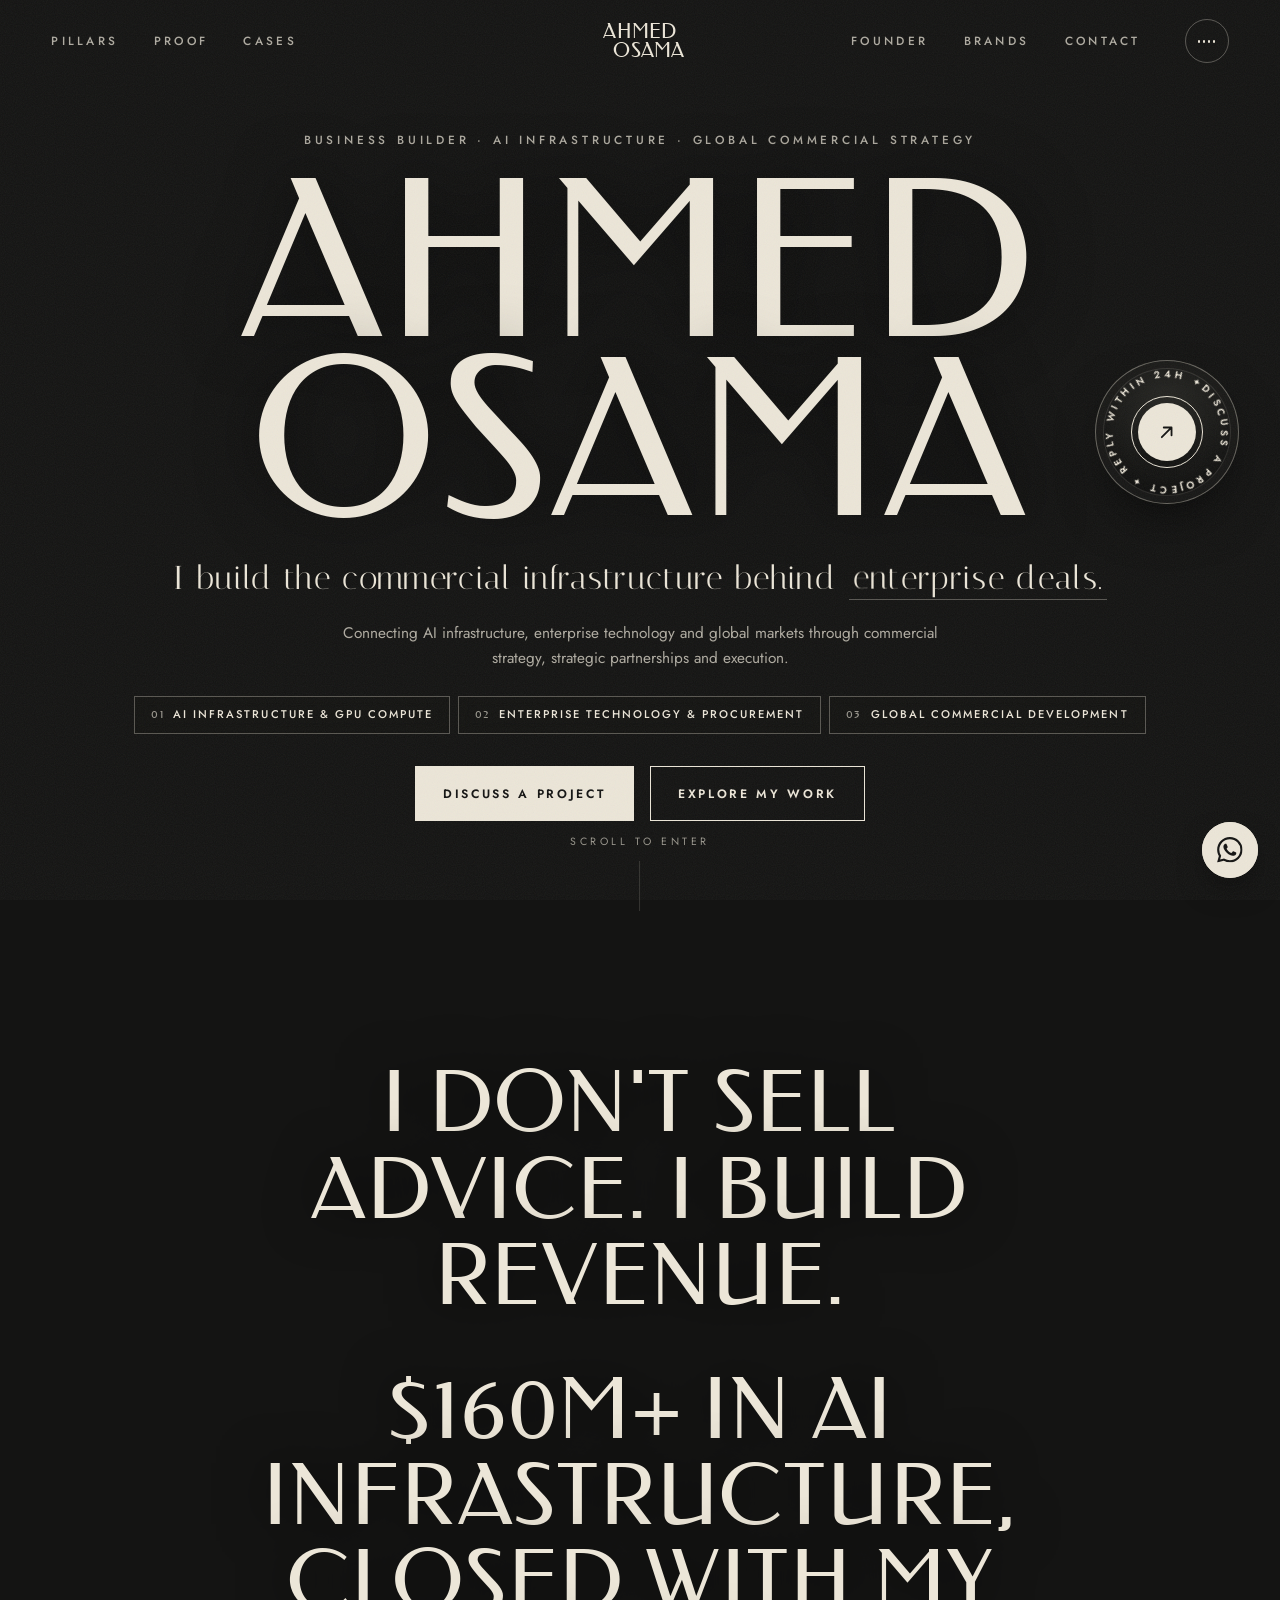
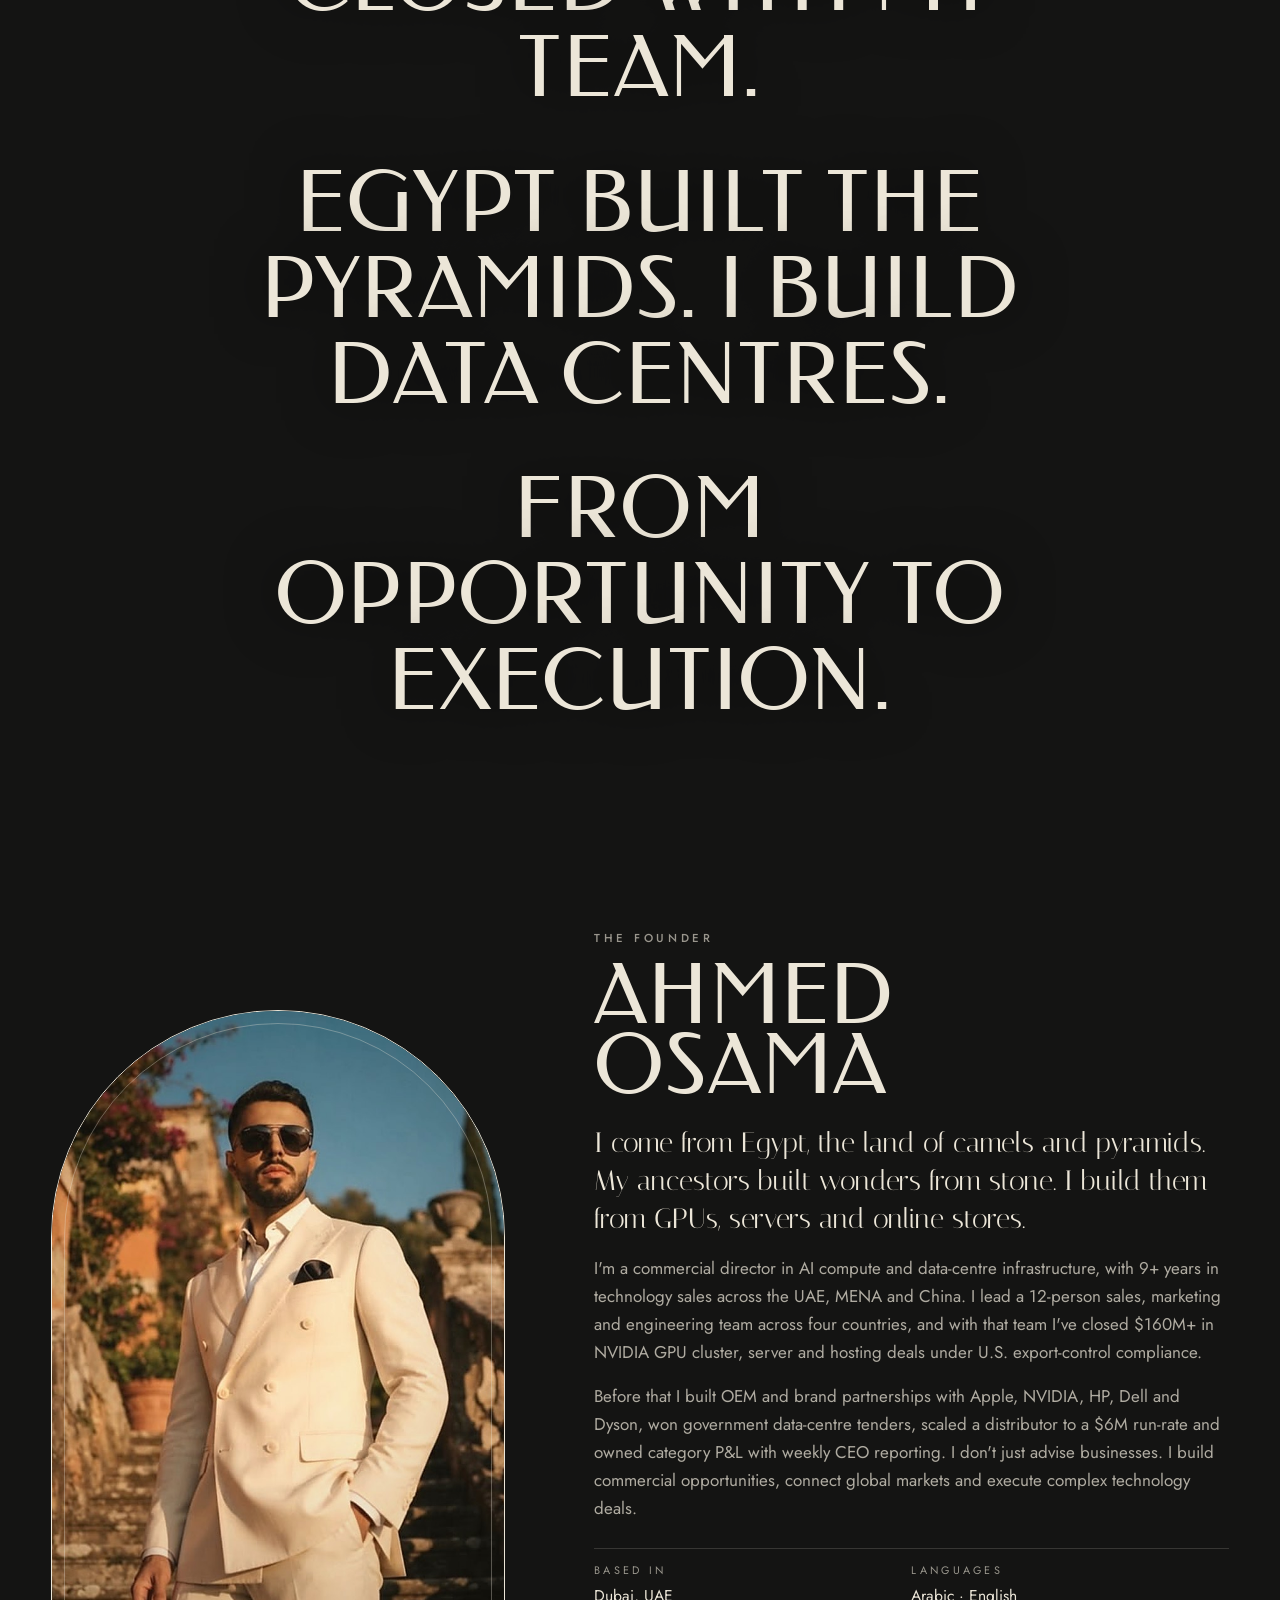
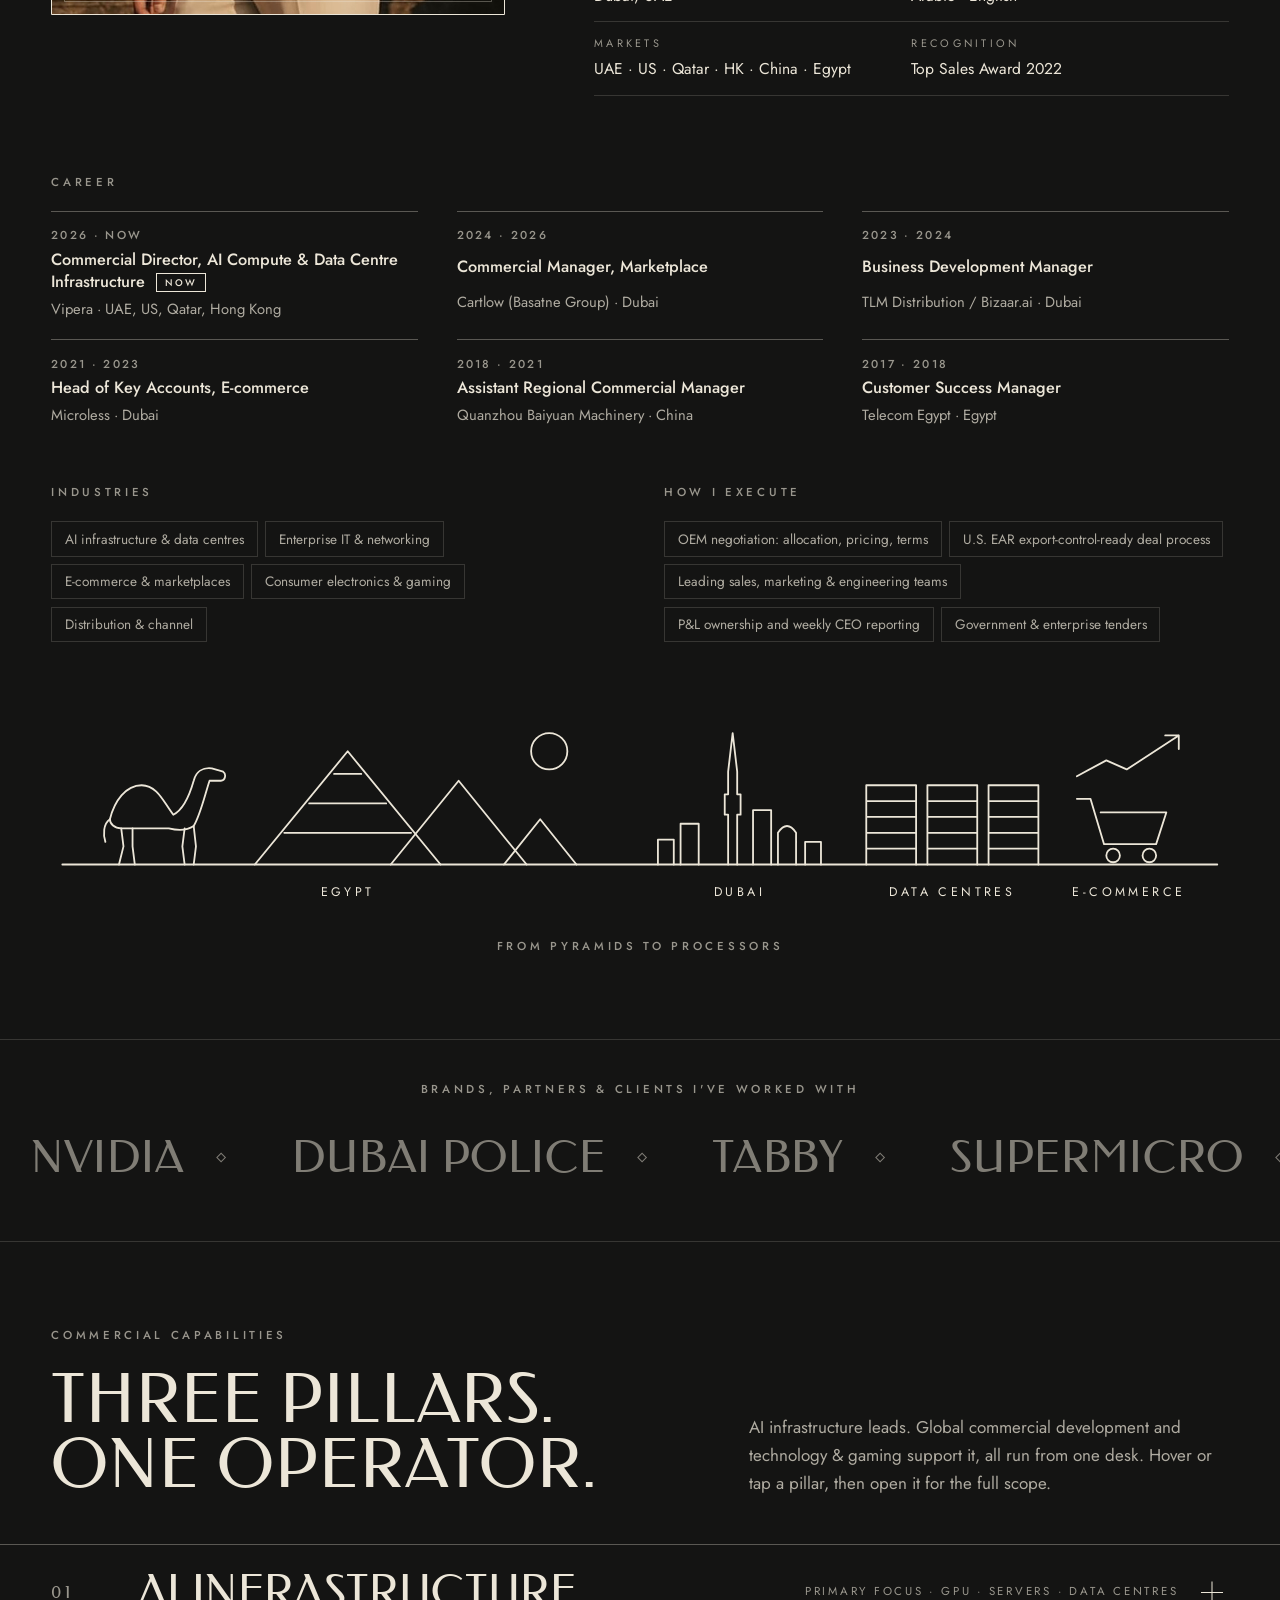
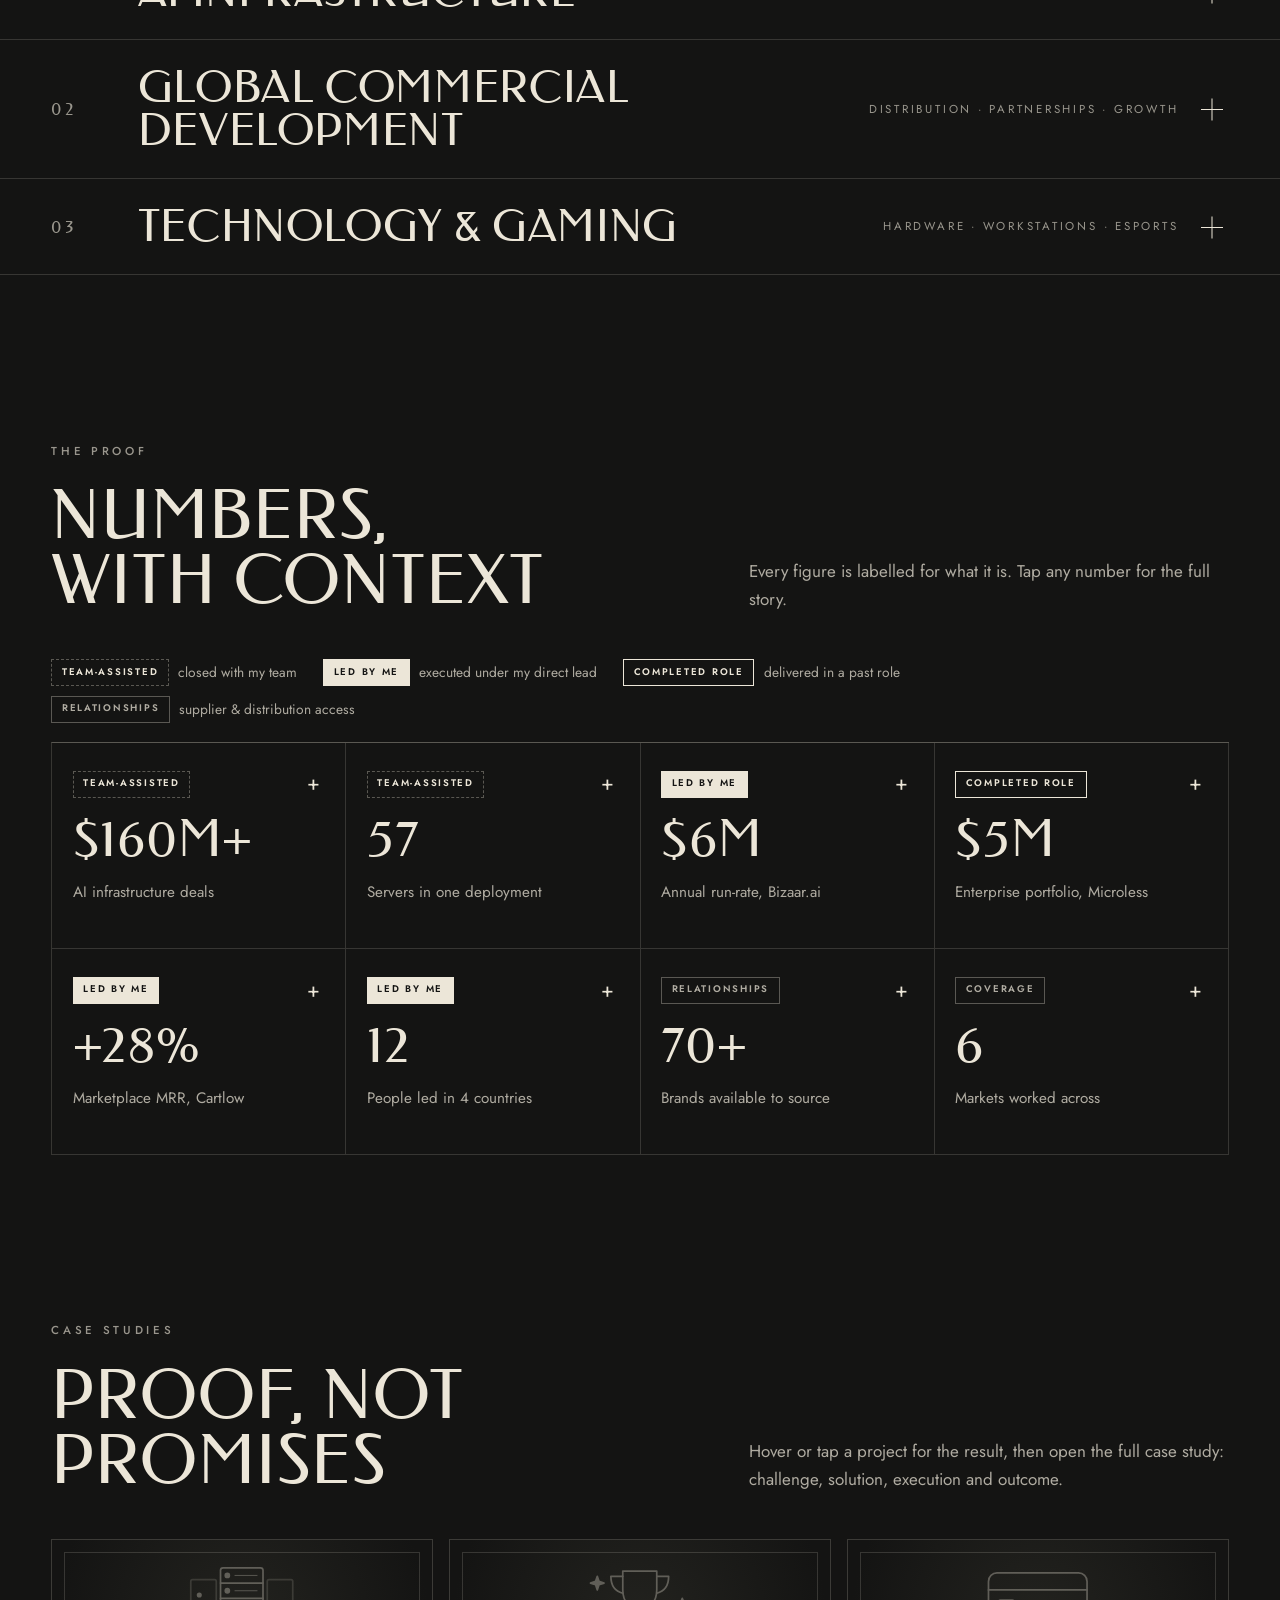
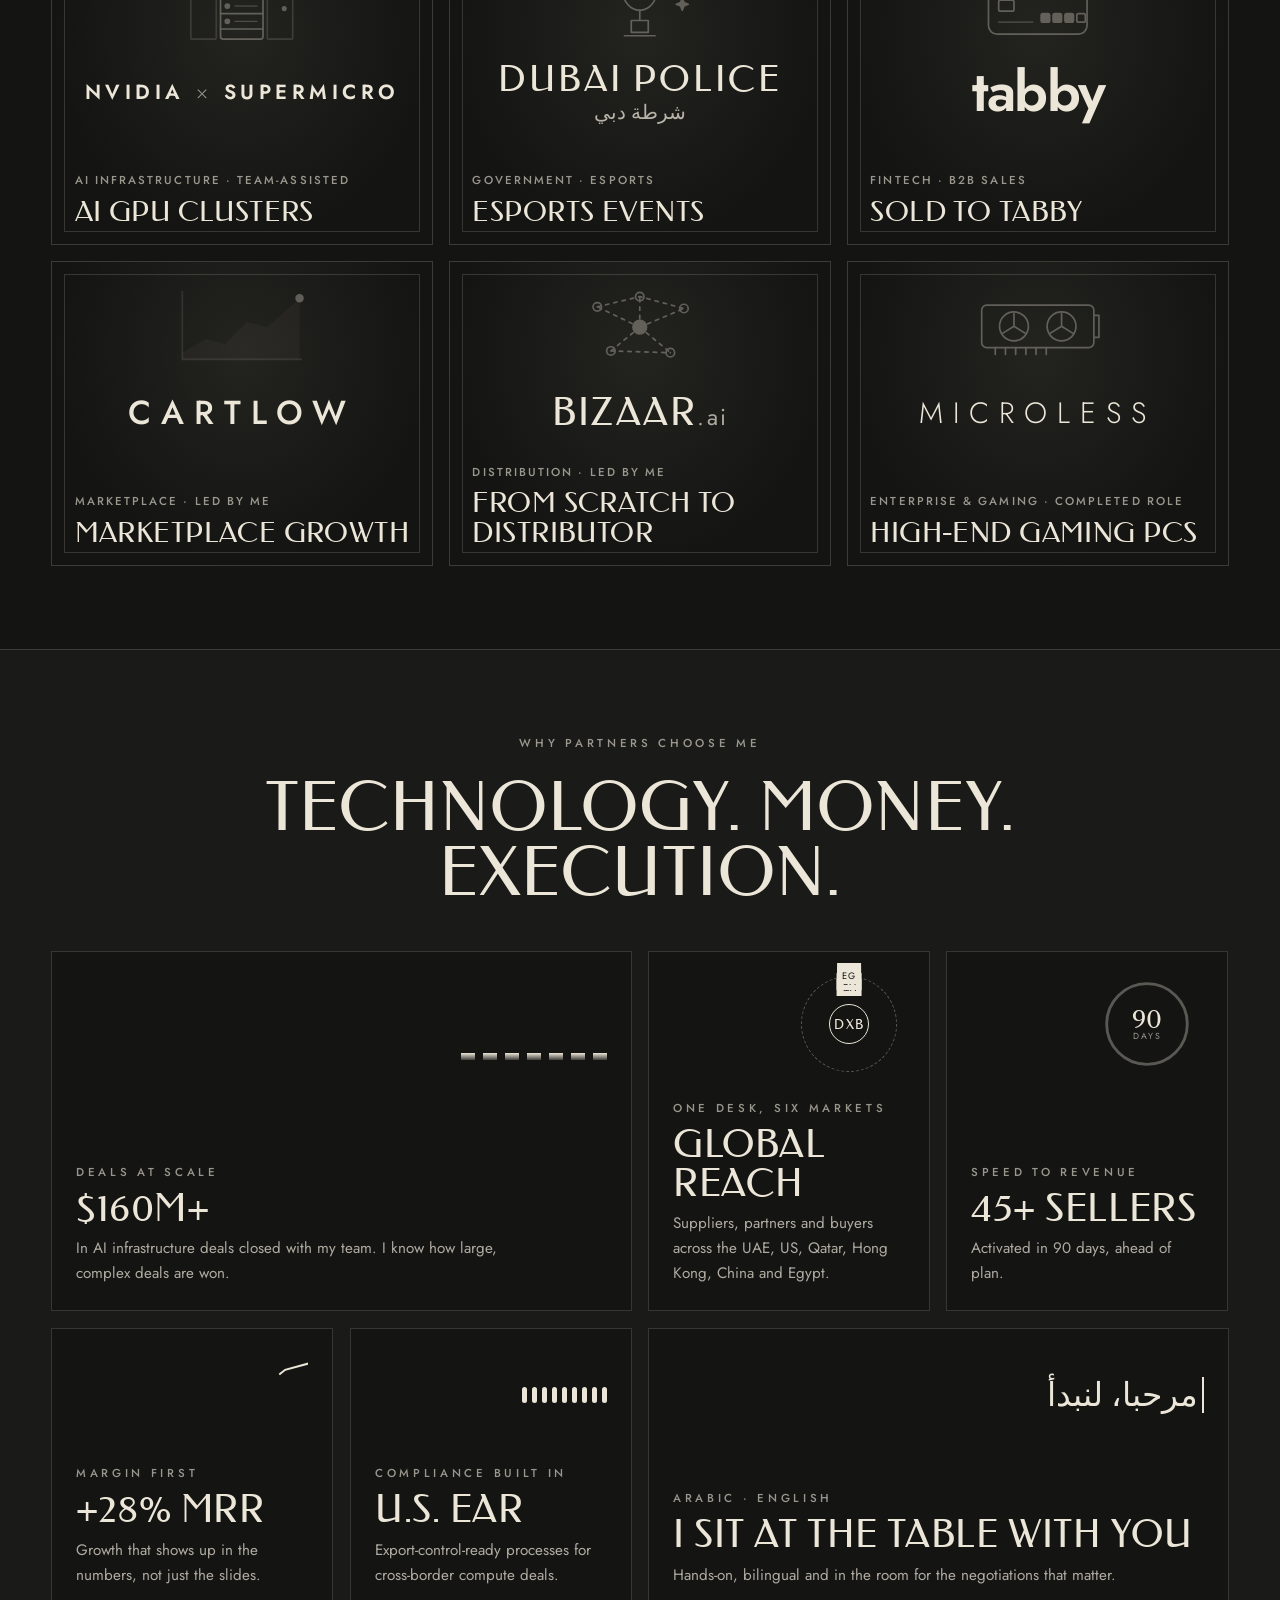
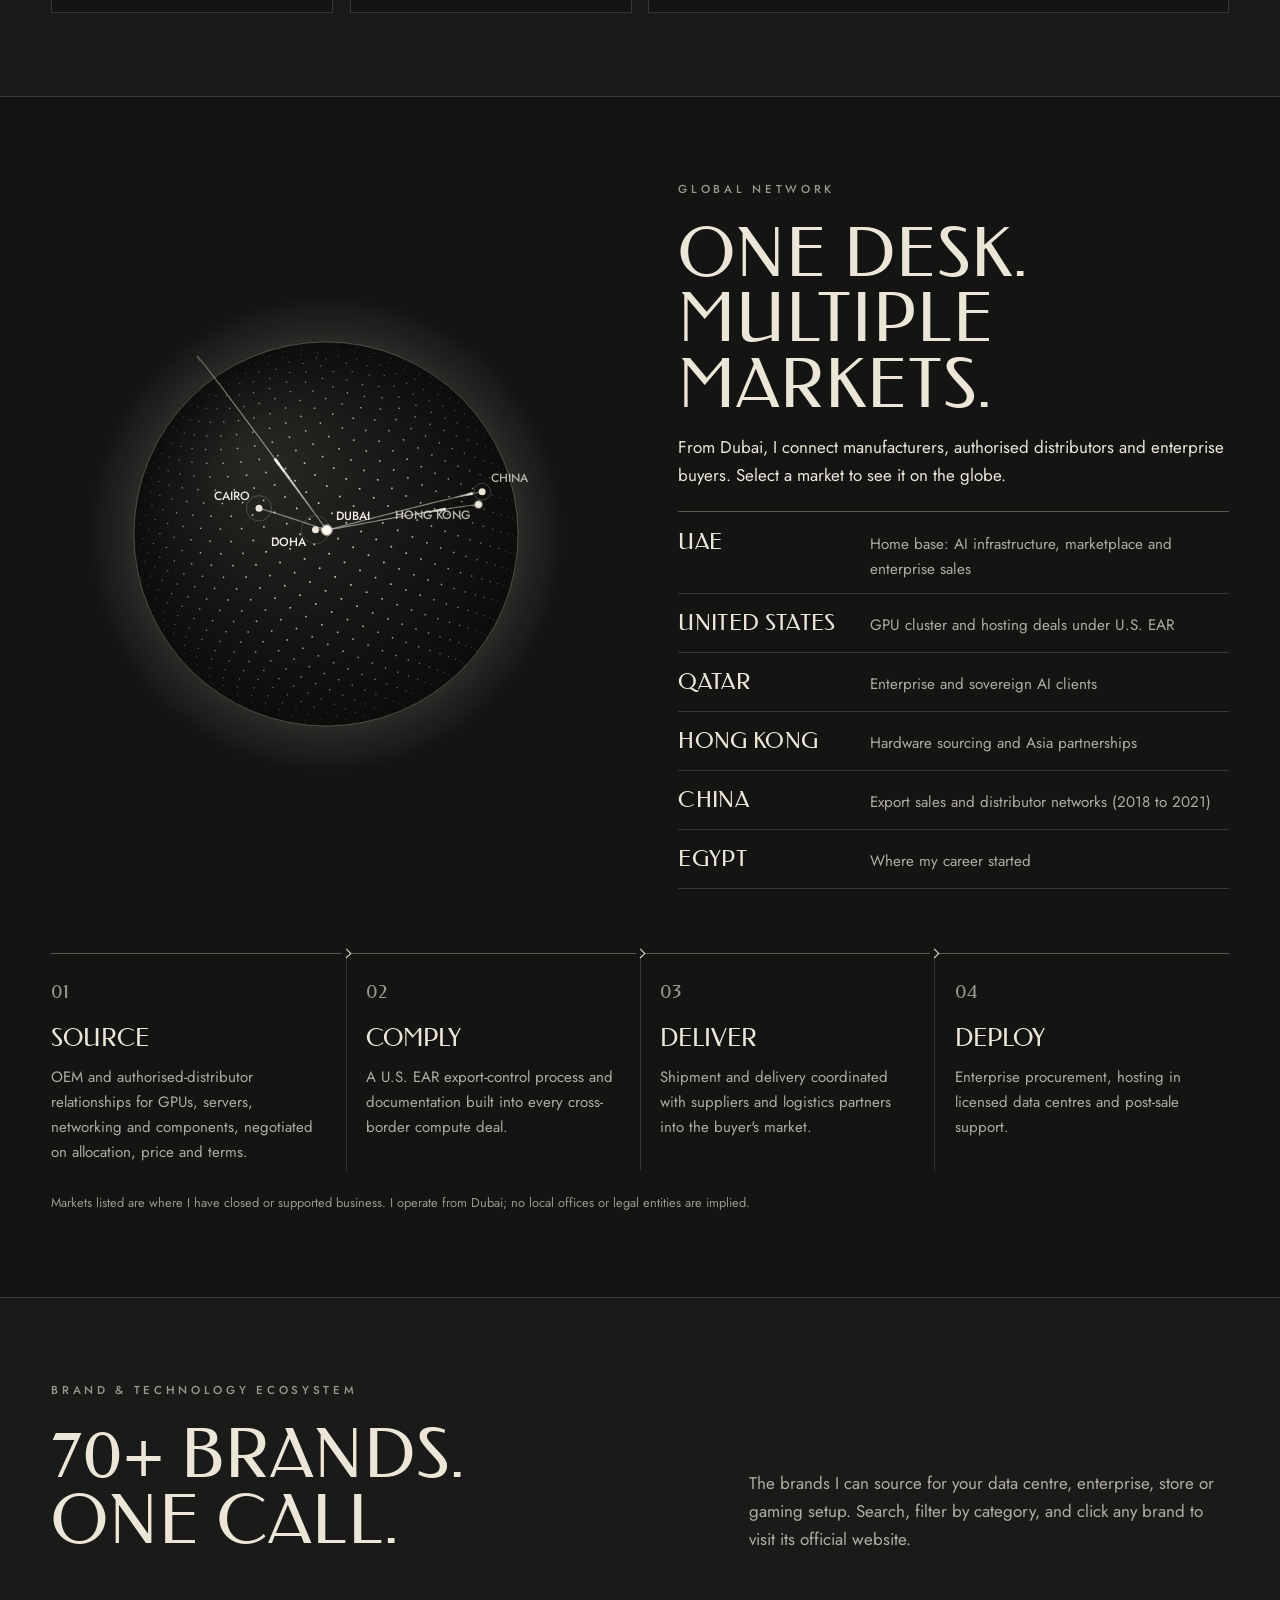
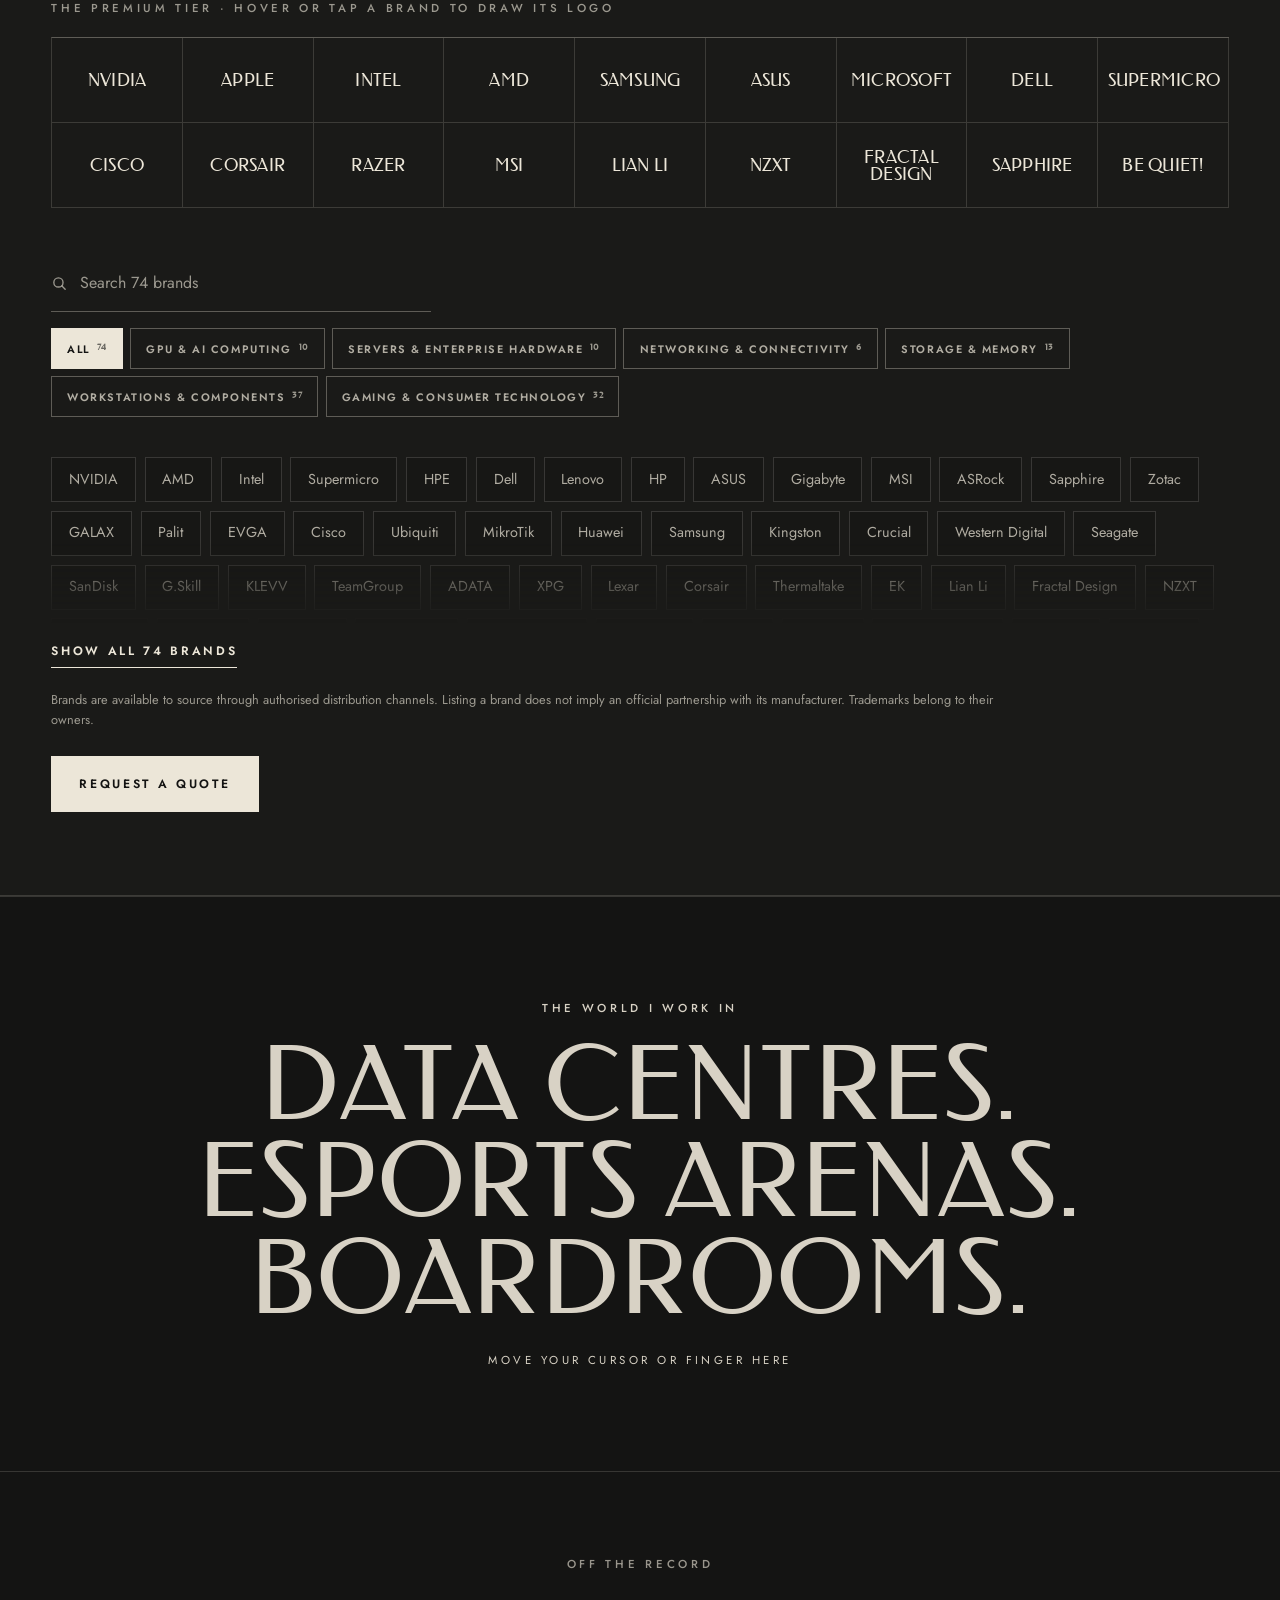
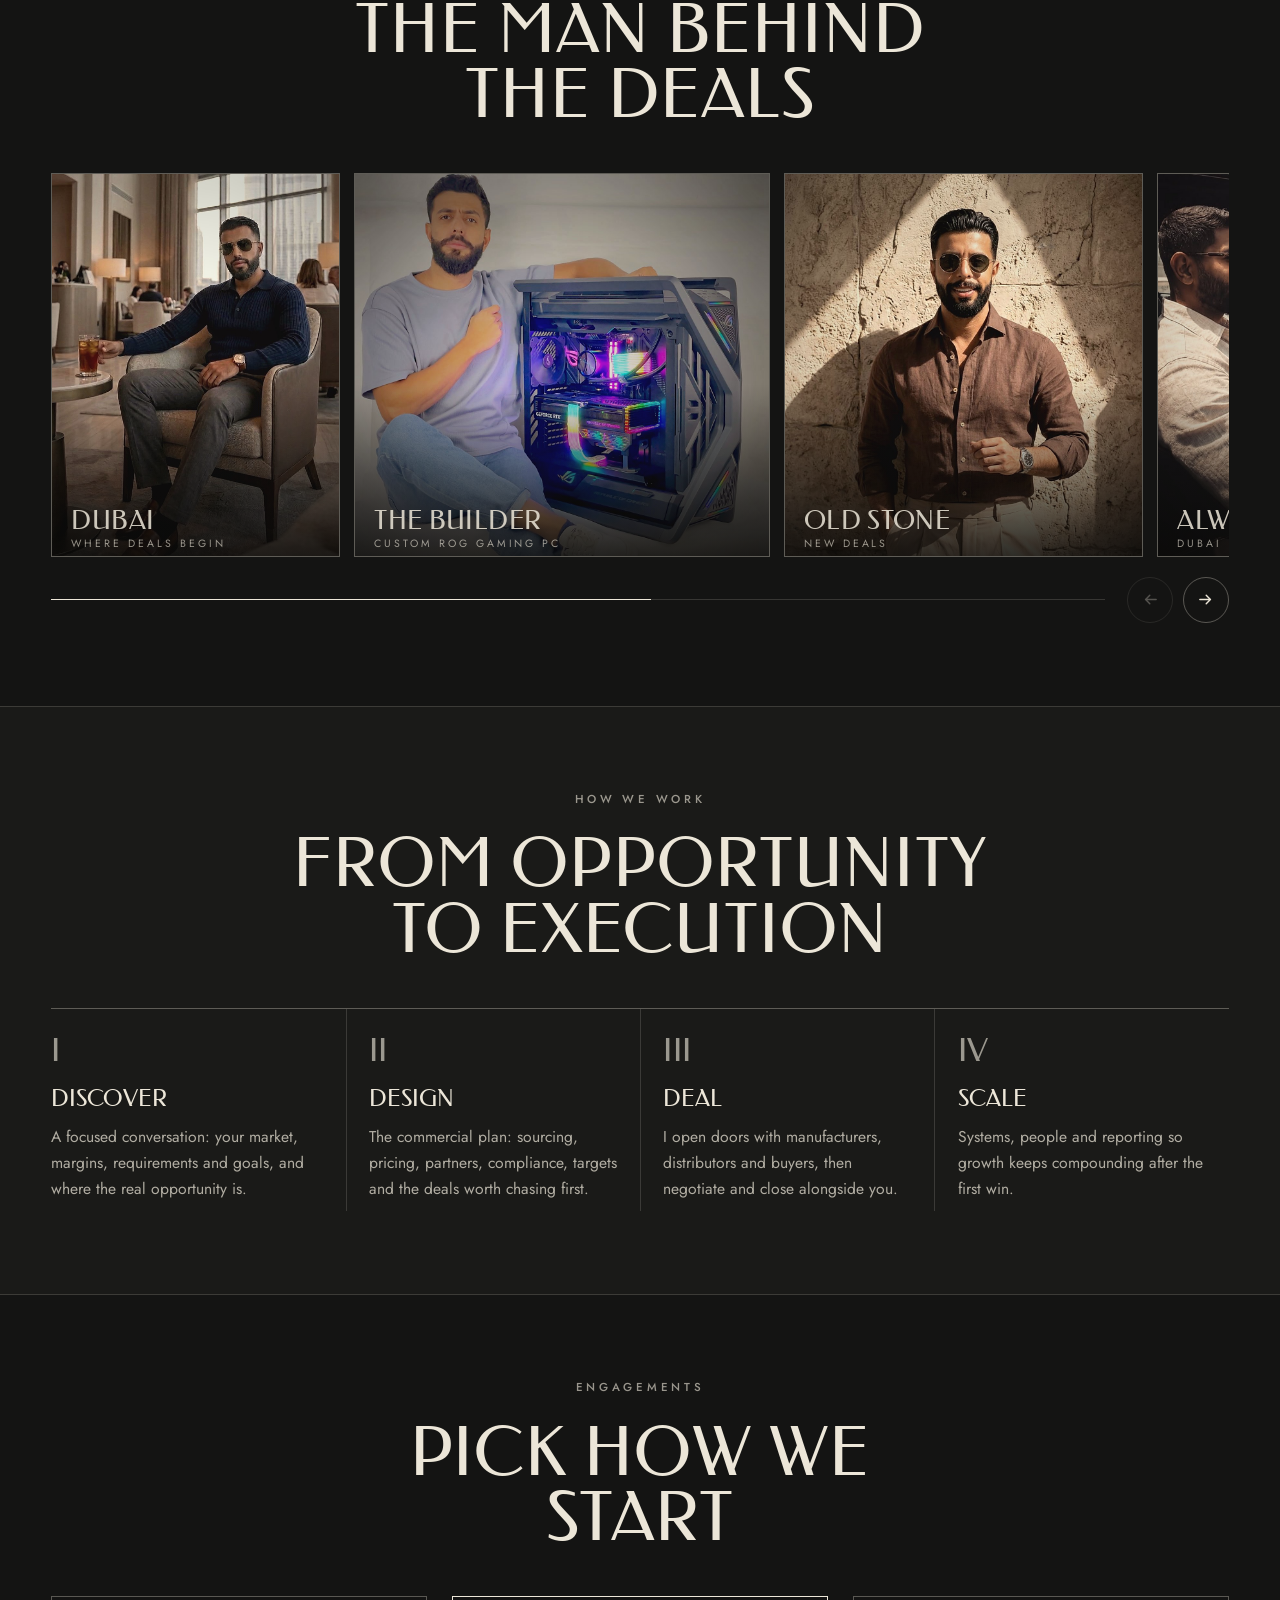
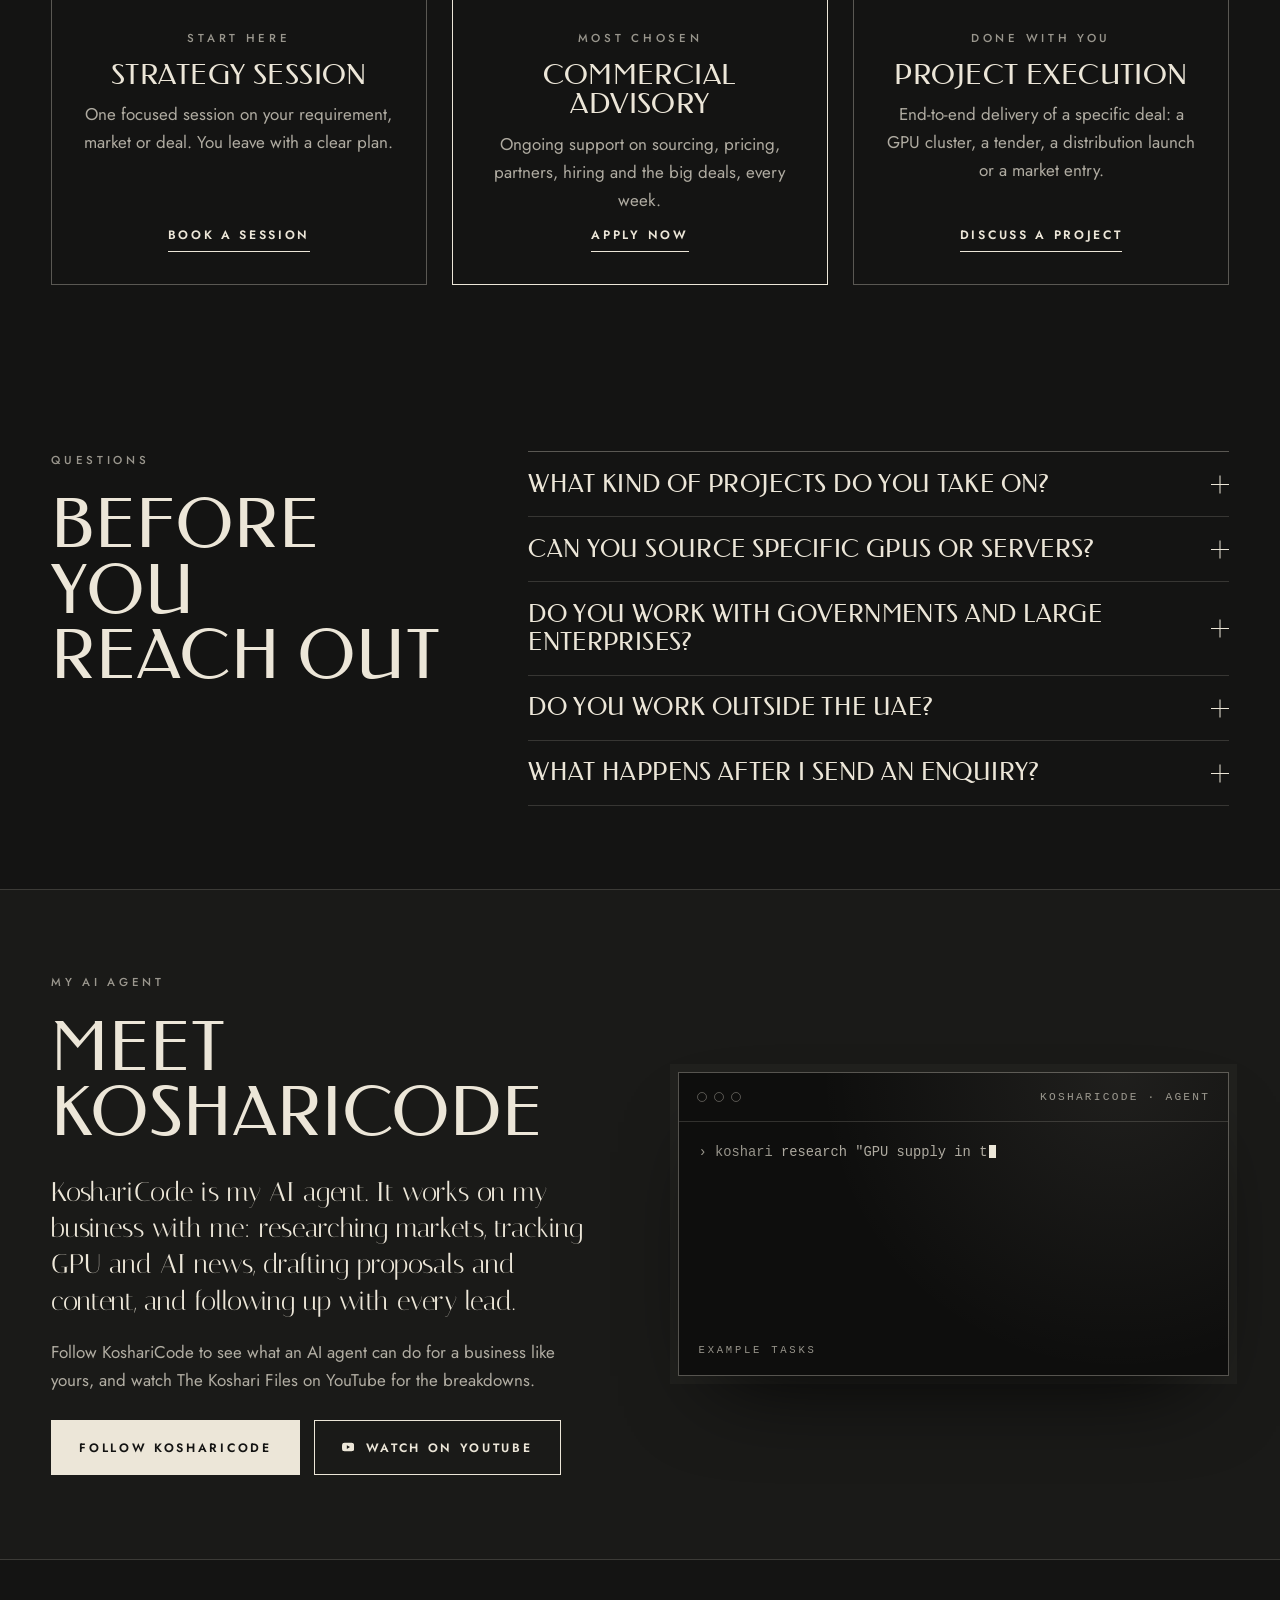
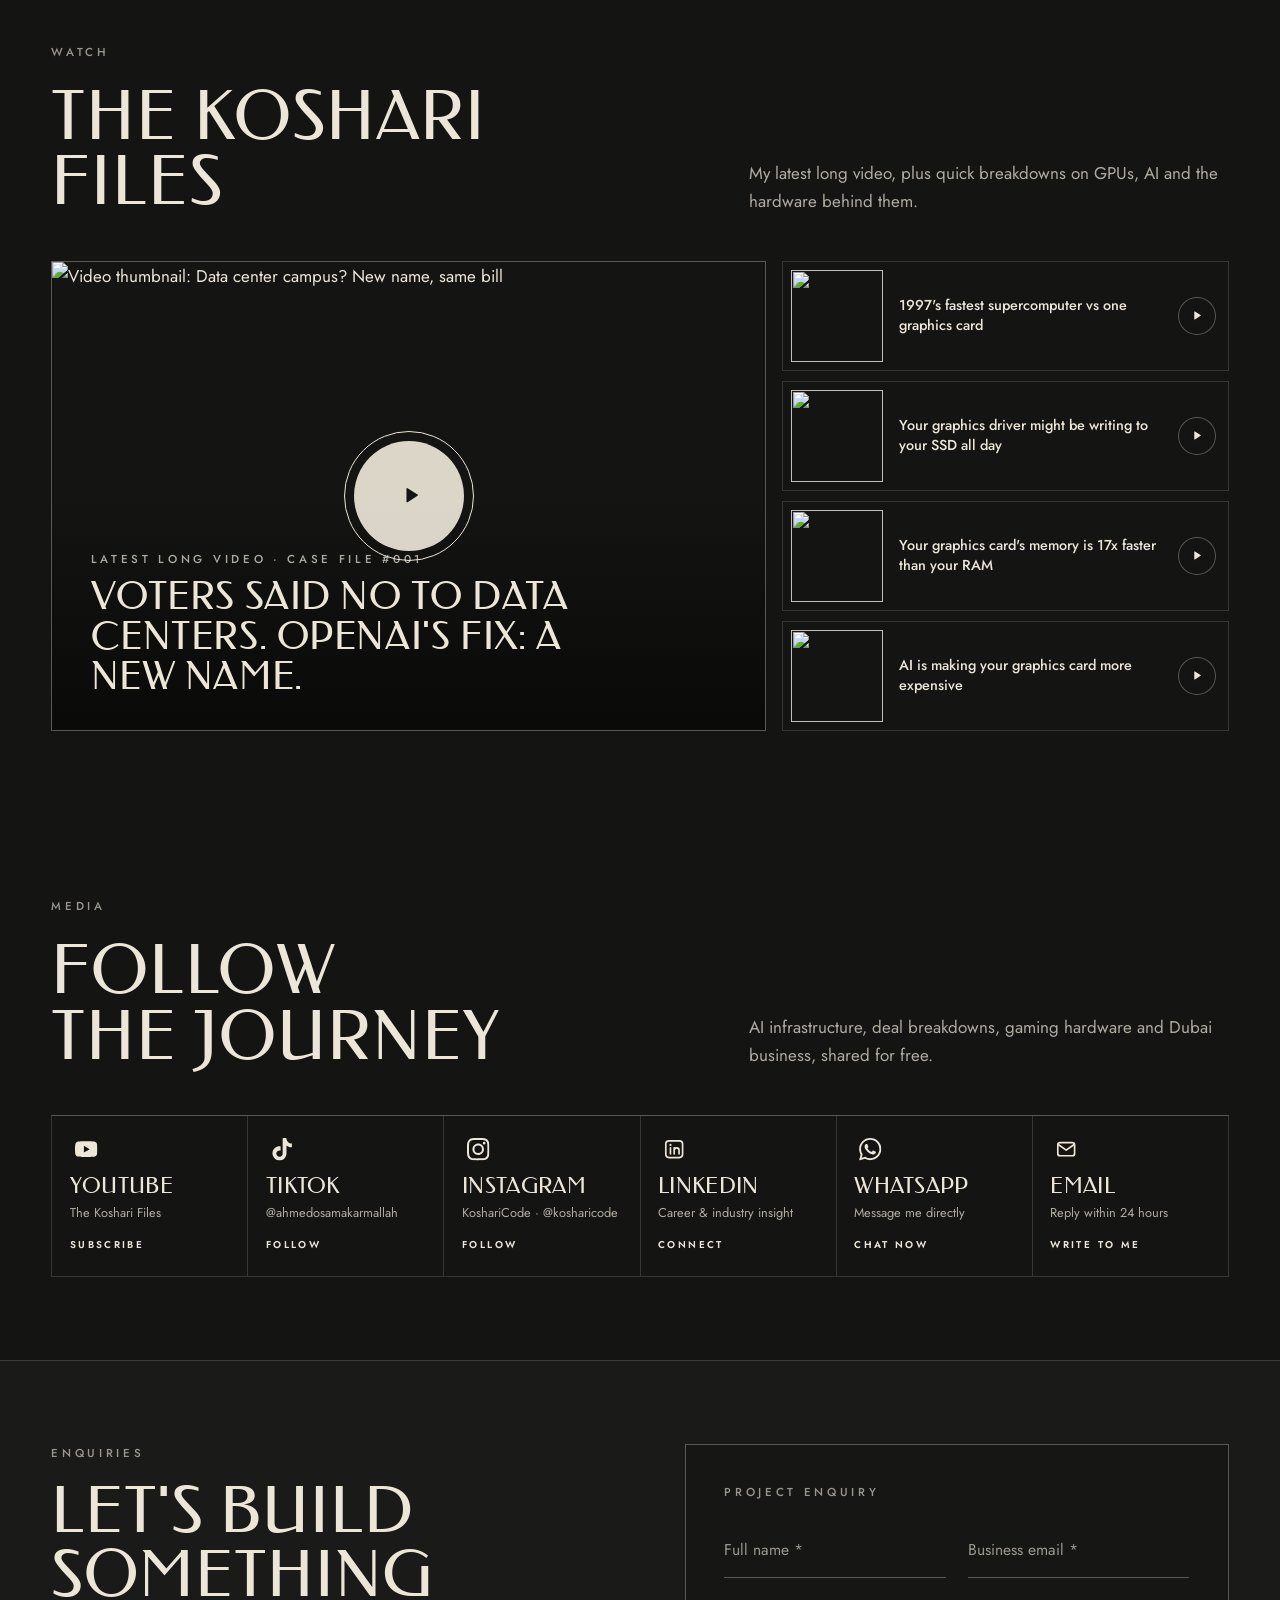
==== commit f925bc61: "Discuss-a-project badge: clear, premium, takes you straight to the form - Fix: the arrow was being s" ====
--- a/index.html
+++ b/index.html
@@ -33,7 +33,7 @@
 
   <link rel="preload" href="assets/fonts/federo.woff2" as="font" type="font/woff2" crossorigin>
   <link rel="preload" href="assets/fonts/jost.woff2" as="font" type="font/woff2" crossorigin>
-  <link rel="stylesheet" href="css/style.css?v=15">
+  <link rel="stylesheet" href="css/style.css?v=16">
 
   <script>
     (function (d) {
@@ -194,12 +194,12 @@
         <li><span>03</span>Global Commercial Development</li>
       </ul>
       <div class="hero__ctas" data-intro>
-        <a href="#contact" class="frame-btn frame-btn--solid magnetic" data-scramble>Discuss a project</a>
+        <a href="#contact" class="frame-btn frame-btn--solid magnetic" data-scramble data-to-form>Discuss a project</a>
         <a href="#cases" class="frame-btn magnetic" data-scramble>Explore my work</a>
       </div>
-      <a href="#contact" class="orbit-badge magnetic" aria-label="Discuss a project" data-intro>
-        <svg viewBox="0 0 120 120" aria-hidden="true"><defs><path id="circ" d="M60,60 m-45,0 a45,45 0 1,1 90,0 a45,45 0 1,1 -90,0"/></defs><text><textPath href="#circ">DISCUSS A PROJECT · DUBAI · WORLDWIDE · </textPath></text></svg>
-        <svg class="ic" aria-hidden="true"><use href="#i-arrow"/></svg>
+      <a href="#contact" class="orbit-badge magnetic" aria-label="Discuss a project: open the enquiry form" data-to-form data-intro>
+        <svg class="orbit-badge__ring" viewBox="0 0 120 120" aria-hidden="true"><defs><path id="circ" d="M60,60 m-46,0 a46,46 0 1,1 92,0 a46,46 0 1,1 -92,0"/></defs><text><textPath href="#circ" textLength="286" lengthAdjust="spacing">DISCUSS A PROJECT ✦ REPLY WITHIN 24H ✦ </textPath></text></svg>
+        <span class="orbit-badge__core" aria-hidden="true"><svg class="ic"><use href="#i-arrow"/></svg></span>
       </a>
       <a href="#story" class="scroll-cue" aria-label="Scroll down"><span>Scroll to enter</span><i></i></a>
     </section>
@@ -886,14 +886,14 @@
   <script src="https://cdn.jsdelivr.net/npm/gsap@3.13.0/dist/ScrollTrigger.min.js" defer></script>
   <script src="https://cdn.jsdelivr.net/npm/gsap@3.13.0/dist/SplitText.min.js" defer></script>
   <script src="https://cdn.jsdelivr.net/npm/lenis@1.3.4/dist/lenis.min.js" defer></script>
-  <script src="js/config.js?v=15" defer></script>
-  <script src="js/cases.js?v=15" defer></script>
-  <script src="js/testimonials.js?v=15" defer></script>
-  <script src="js/brand-logos.js?v=15" defer></script>
-  <script src="js/sound.js?v=15" defer></script>
-  <script src="js/scene.js?v=15" defer></script>
-  <script src="js/globe.js?v=15" defer></script>
-  <script src="js/effects.js?v=15" defer></script>
-  <script src="js/main.js?v=15" defer></script>
+  <script src="js/config.js?v=16" defer></script>
+  <script src="js/cases.js?v=16" defer></script>
+  <script src="js/testimonials.js?v=16" defer></script>
+  <script src="js/brand-logos.js?v=16" defer></script>
+  <script src="js/sound.js?v=16" defer></script>
+  <script src="js/scene.js?v=16" defer></script>
+  <script src="js/globe.js?v=16" defer></script>
+  <script src="js/effects.js?v=16" defer></script>
+  <script src="js/main.js?v=16" defer></script>
 </body>
 </html>
--- a/css/style.css
+++ b/css/style.css
@@ -1365,6 +1365,48 @@
   html.has-cursor :is(.cursor, .cursor-dot)[data-mode="hidden"] { opacity: 0; }
 }
 
+
+/* ---------- "Discuss a project" badge: clear, premium, inviting ---------- */
+.orbit-badge {
+  width: 144px; height: 144px; color: var(--ink);
+  background: radial-gradient(circle at 50% 35%, rgba(44, 44, 40, .92), rgba(16, 16, 15, .94) 70%);
+  border: 1px solid rgba(236, 230, 216, .38);
+  box-shadow: 0 24px 60px -24px rgba(0, 0, 0, .95), inset 0 0 0 7px rgba(16, 16, 15, .7), inset 0 0 0 8px rgba(236, 230, 216, .12);
+  transition: border-color .5s, box-shadow .6s var(--ease);
+}
+.orbit-badge:hover { background: radial-gradient(circle at 50% 35%, rgba(52, 52, 47, .95), rgba(16, 16, 15, .96) 70%); color: var(--ink); border-color: var(--ink);
+  box-shadow: 0 24px 70px -20px rgba(0, 0, 0, .95), 0 0 40px -8px rgba(236, 230, 216, .35), inset 0 0 0 7px rgba(16, 16, 15, .7), inset 0 0 0 8px rgba(236, 230, 216, .2); }
+.orbit-badge .orbit-badge__ring { position: absolute; inset: 0; width: 100%; height: 100%; }
+.orbit-badge text, .orbit-badge:hover text { fill: var(--ink); font-family: var(--sans); font-size: 8.4px; font-weight: 600; letter-spacing: 0; }
+.orbit-badge__core {
+  position: relative; display: grid; place-items: center; width: 58px; height: 58px; border-radius: 50%;
+  background: var(--ink); color: var(--bg); box-shadow: 0 8px 24px -8px rgba(0, 0, 0, .8);
+  transition: transform .6s var(--ease), box-shadow .6s var(--ease);
+}
+.orbit-badge__core::before { content: ""; position: absolute; inset: -7px; border-radius: 50%; border: 1px solid var(--ink); animation: ring 2.4s ease-out infinite; pointer-events: none; }
+.orbit-badge__core .ic { position: static; width: 22px; height: 22px; transform: rotate(-45deg); transition: transform .55s var(--ease); }
+.orbit-badge:hover .orbit-badge__core { transform: scale(1.1); box-shadow: 0 10px 30px -6px rgba(236, 230, 216, .35); }
+.orbit-badge:hover .orbit-badge__core .ic { transform: rotate(0deg); }
+html.has-cursor .cursor[data-mode="dot"] { opacity: 0; }
+/* sits in the empty space right of the name, always inside the first screen */
+.orbit-badge { top: clamp(250px, 40vh, 380px); bottom: auto; right: clamp(20px, 3.2vw, 56px); }
+@media (max-width: 1000px) {
+  .orbit-badge { top: auto; bottom: 28px; right: auto; left: 24px; }
+}
+@media (max-width: 900px) {
+  .orbit-badge { width: 116px; height: 116px; }
+  .orbit-badge__core { width: 48px; height: 48px; }
+  .orbit-badge__core .ic { width: 18px; height: 18px; }
+}
+
+/* the enquiry form glows once when a "Discuss a project" button brings you there */
+.form.is-calling { animation: formCall 2.2s var(--ease); }
+@keyframes formCall {
+  0% { box-shadow: 0 0 0 0 rgba(236, 230, 216, 0); border-color: var(--line-2); }
+  25% { box-shadow: 0 0 0 6px rgba(236, 230, 216, .16), 0 0 60px -10px rgba(236, 230, 216, .3); border-color: var(--ink); }
+  100% { box-shadow: 0 0 0 0 rgba(236, 230, 216, 0); border-color: var(--line-2); }
+}
+
 /* =========================================================
    Reduced motion
    ========================================================= */
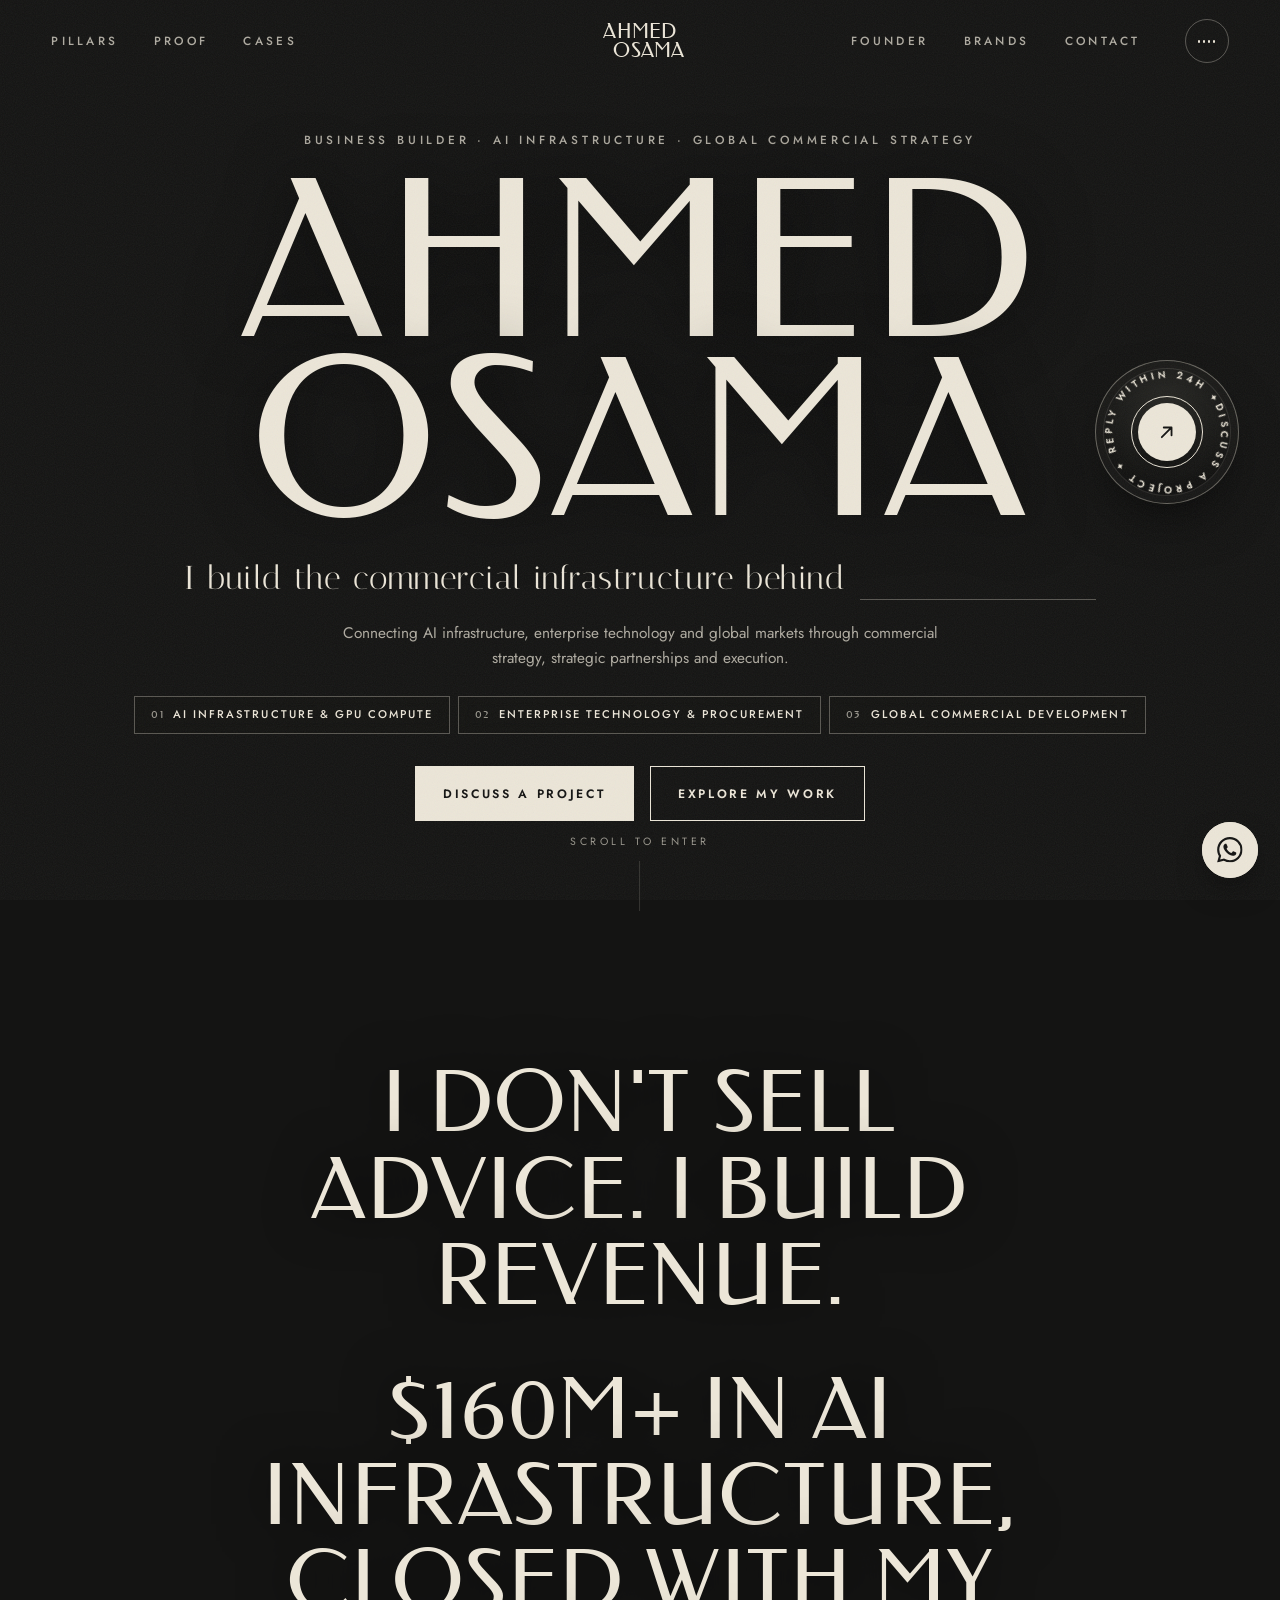
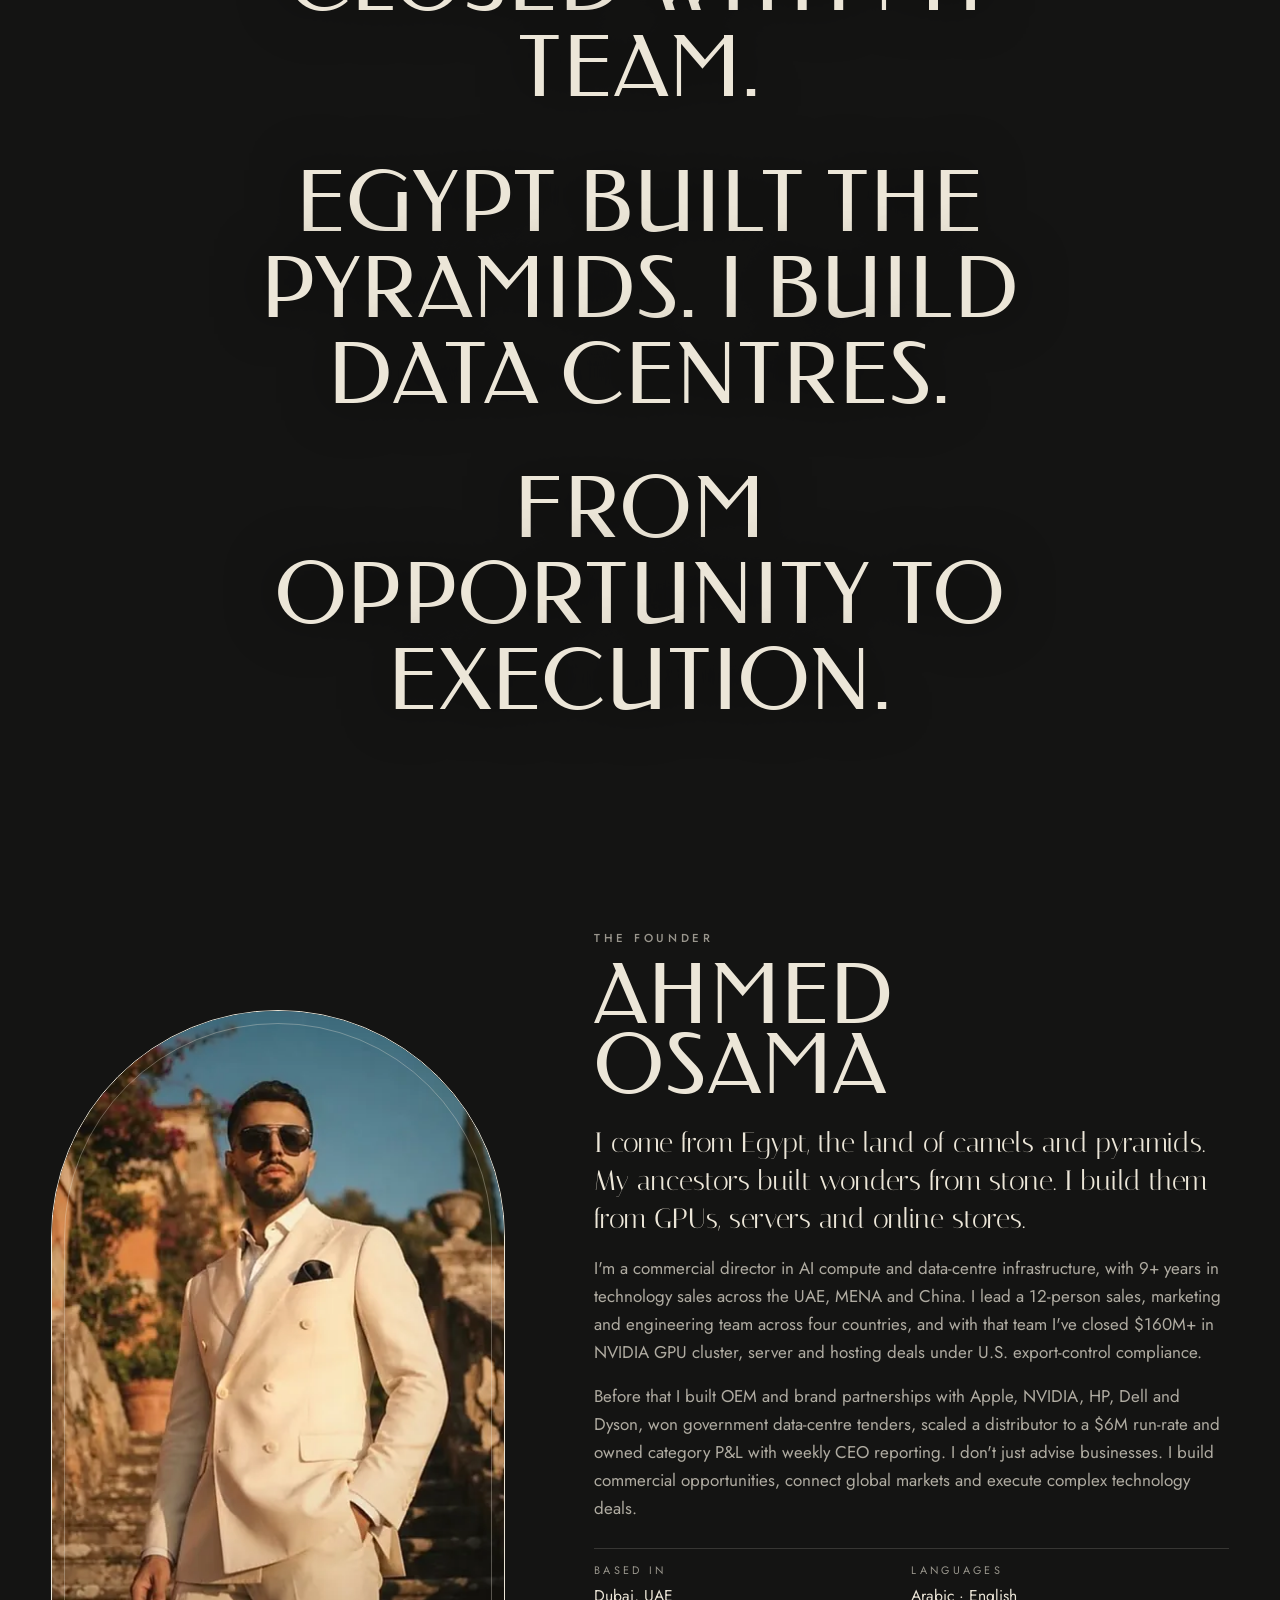
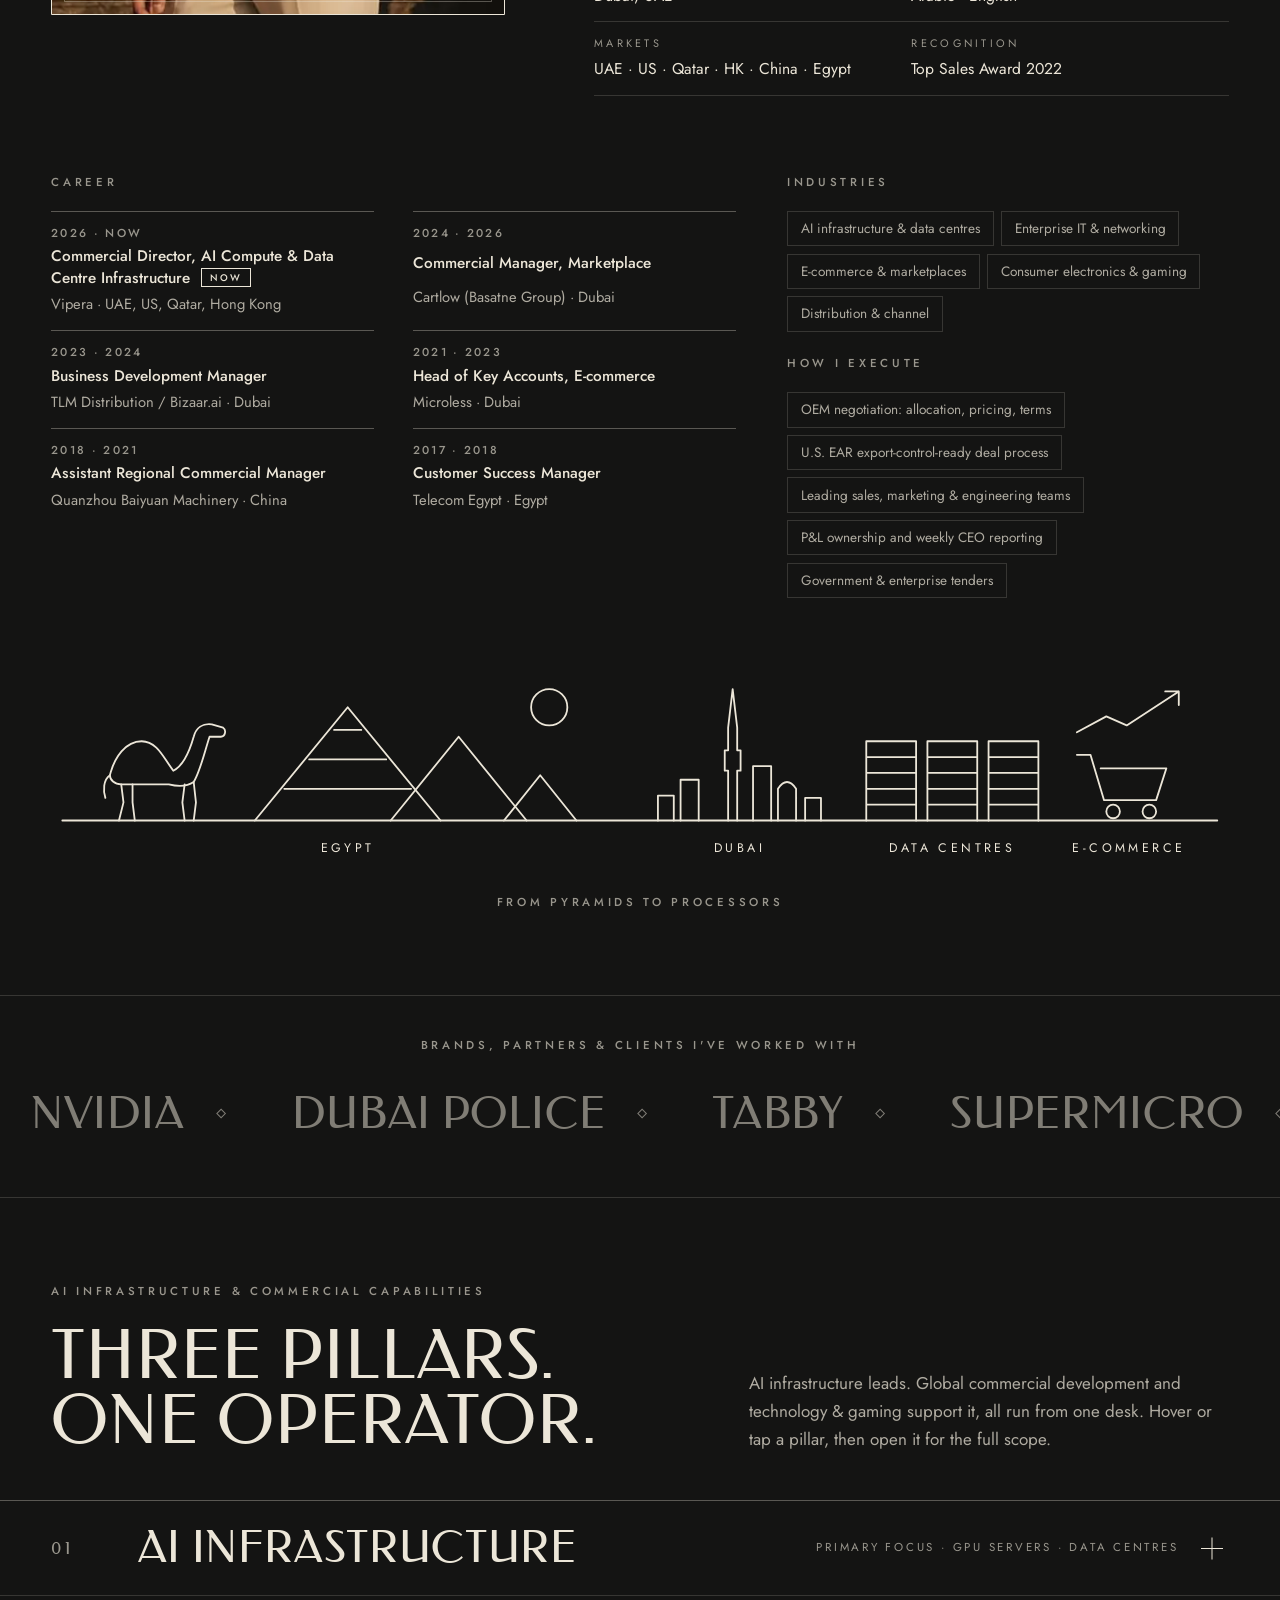
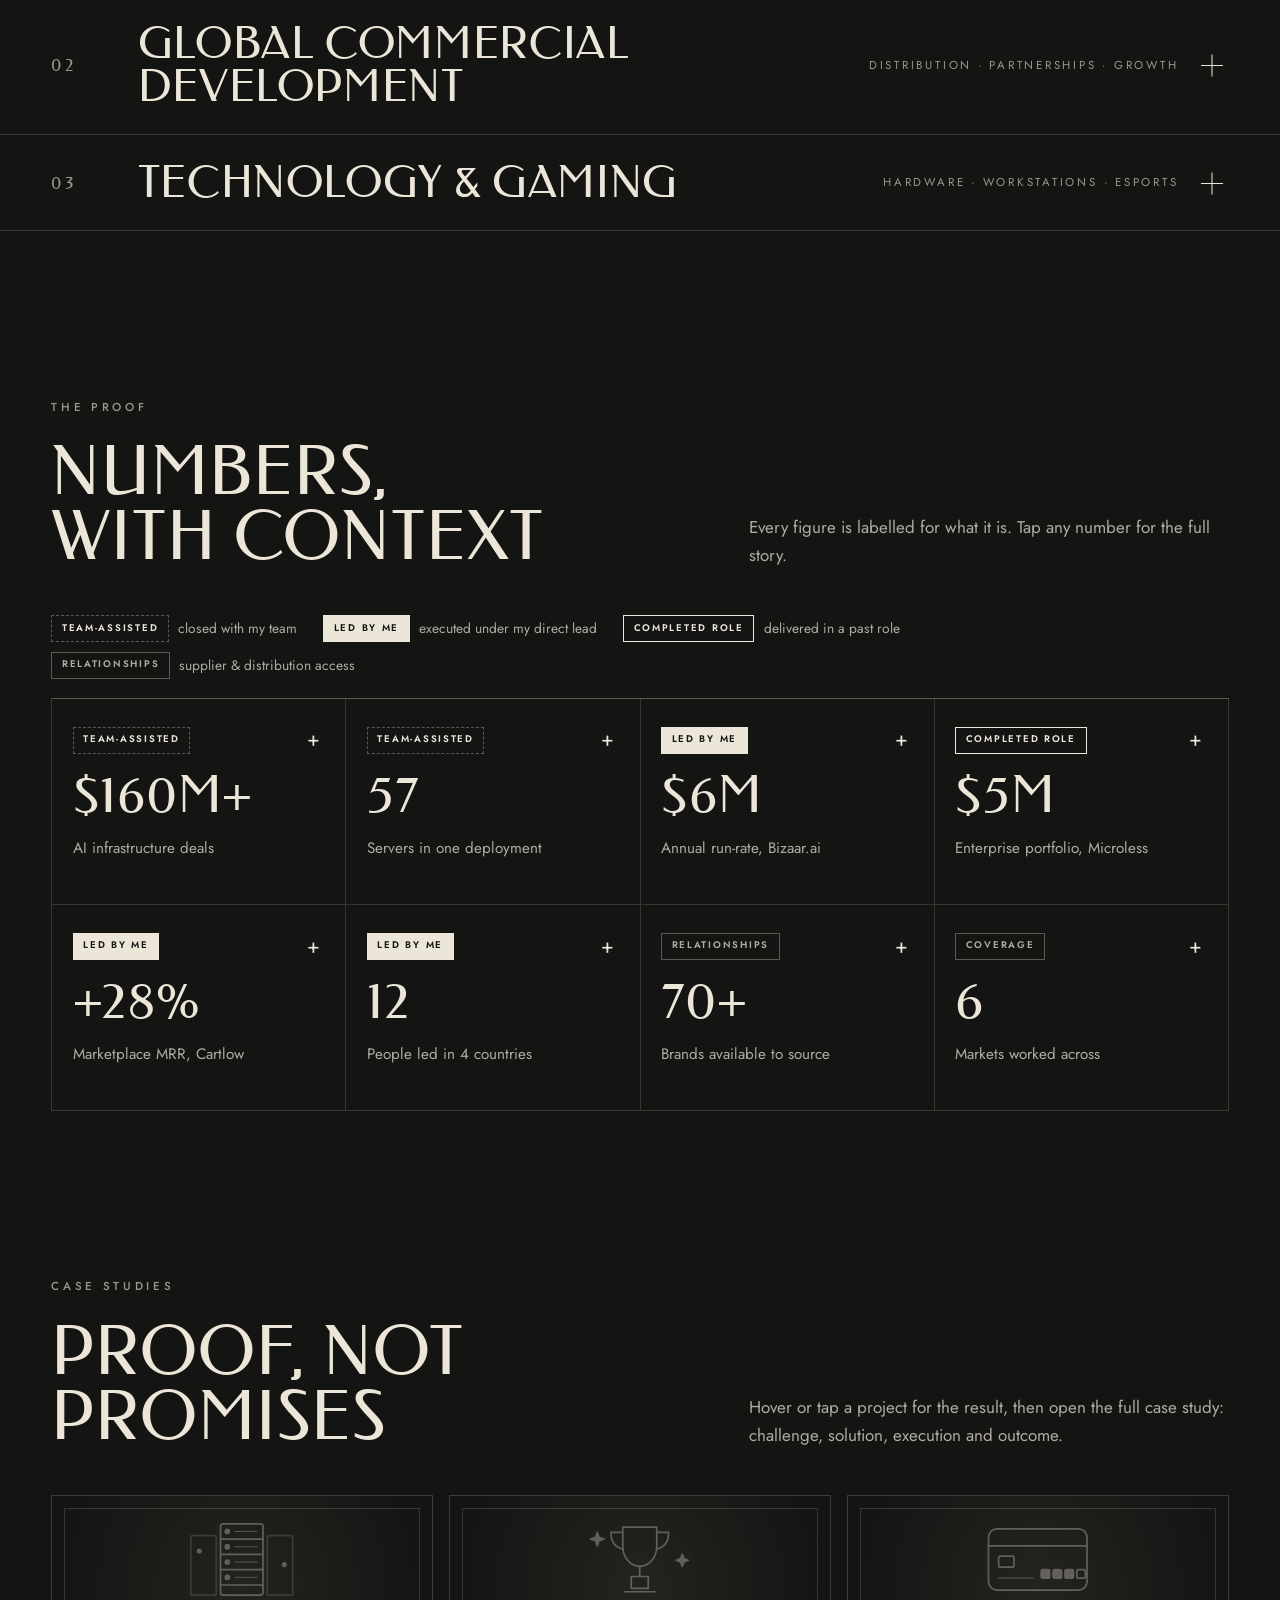
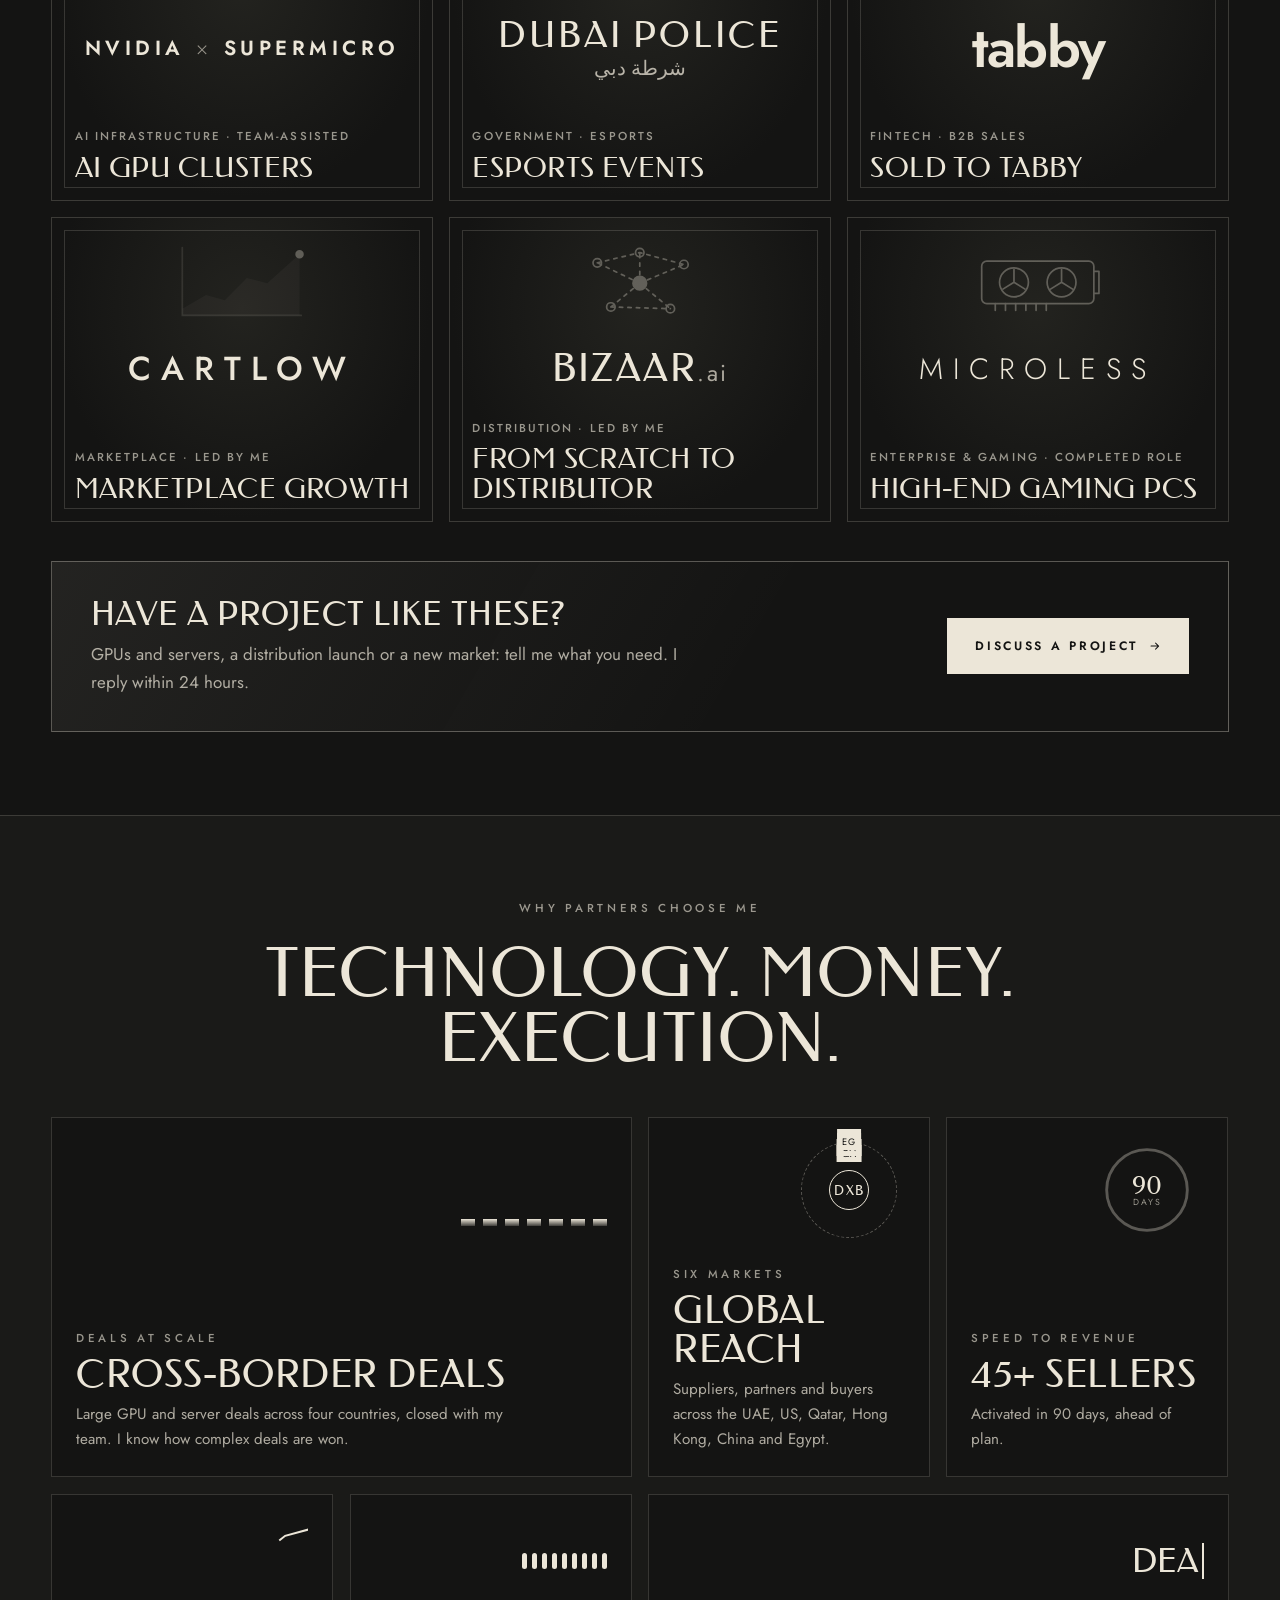
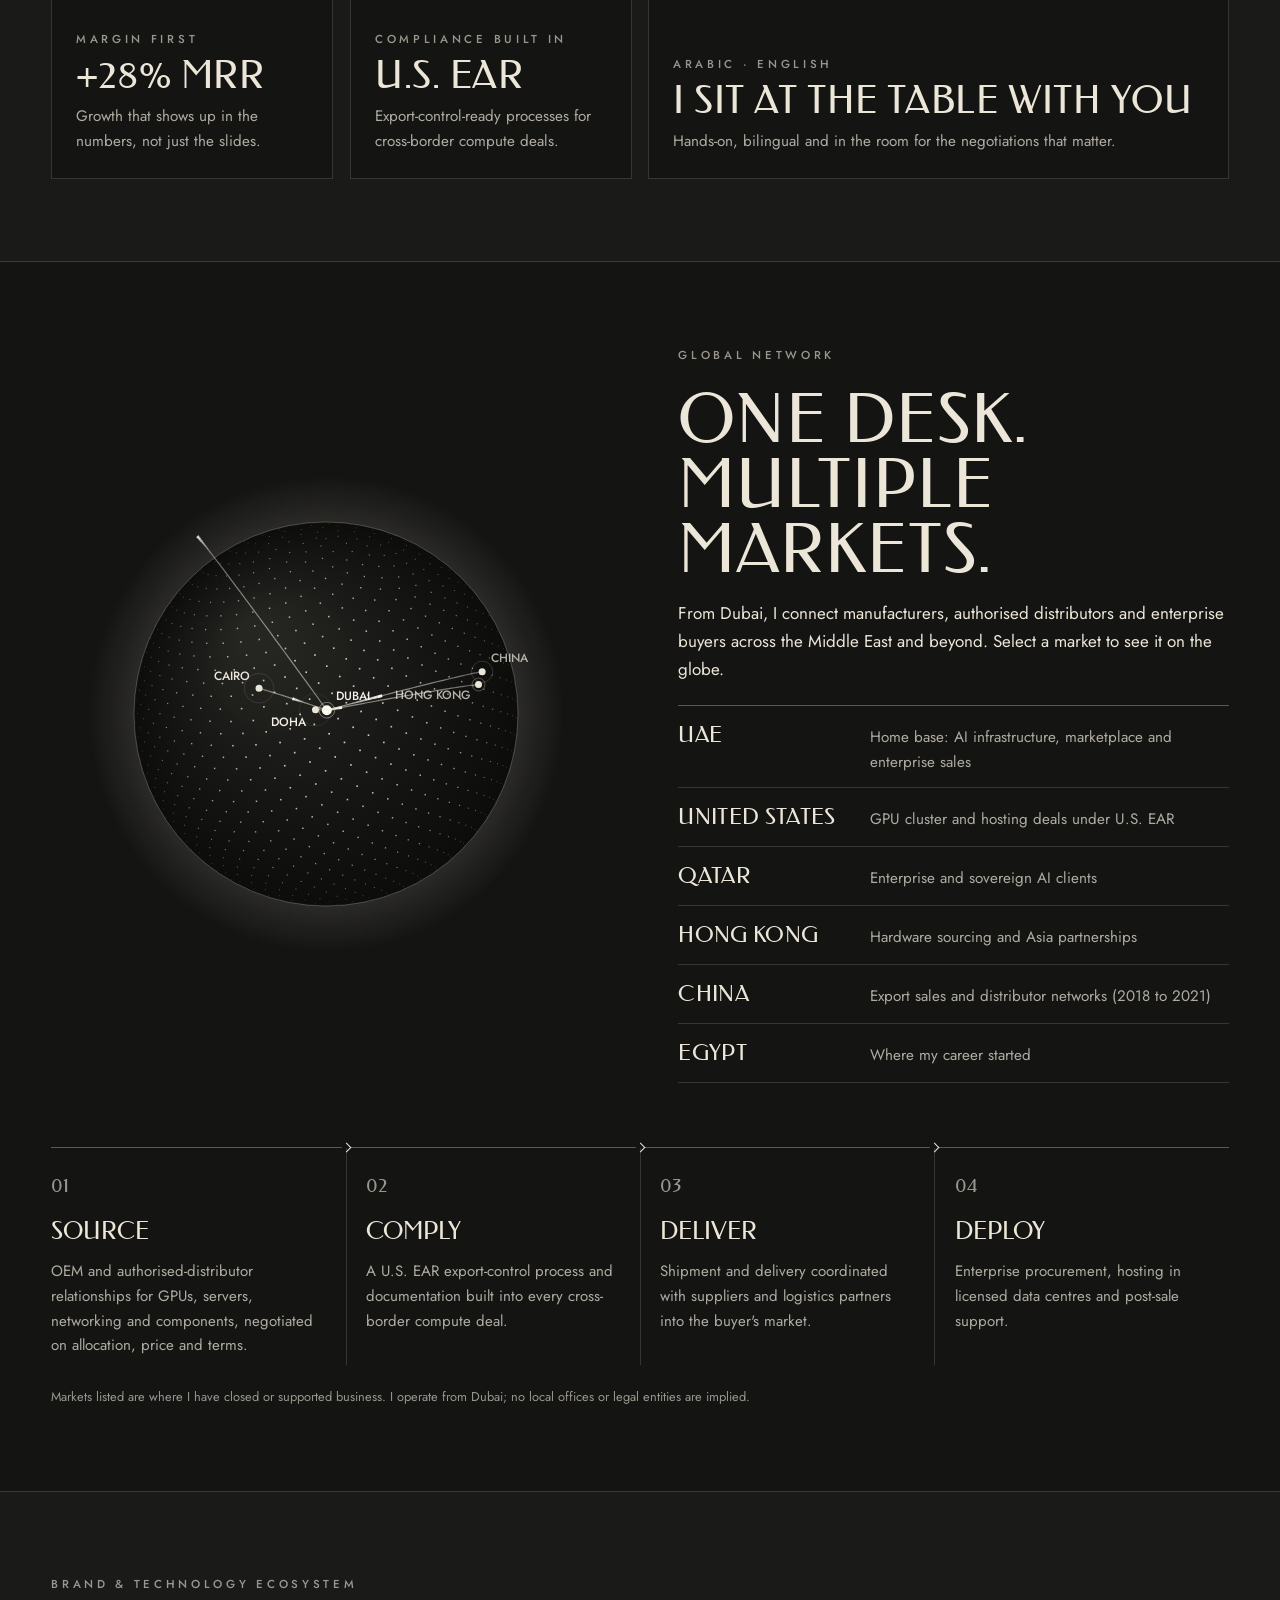
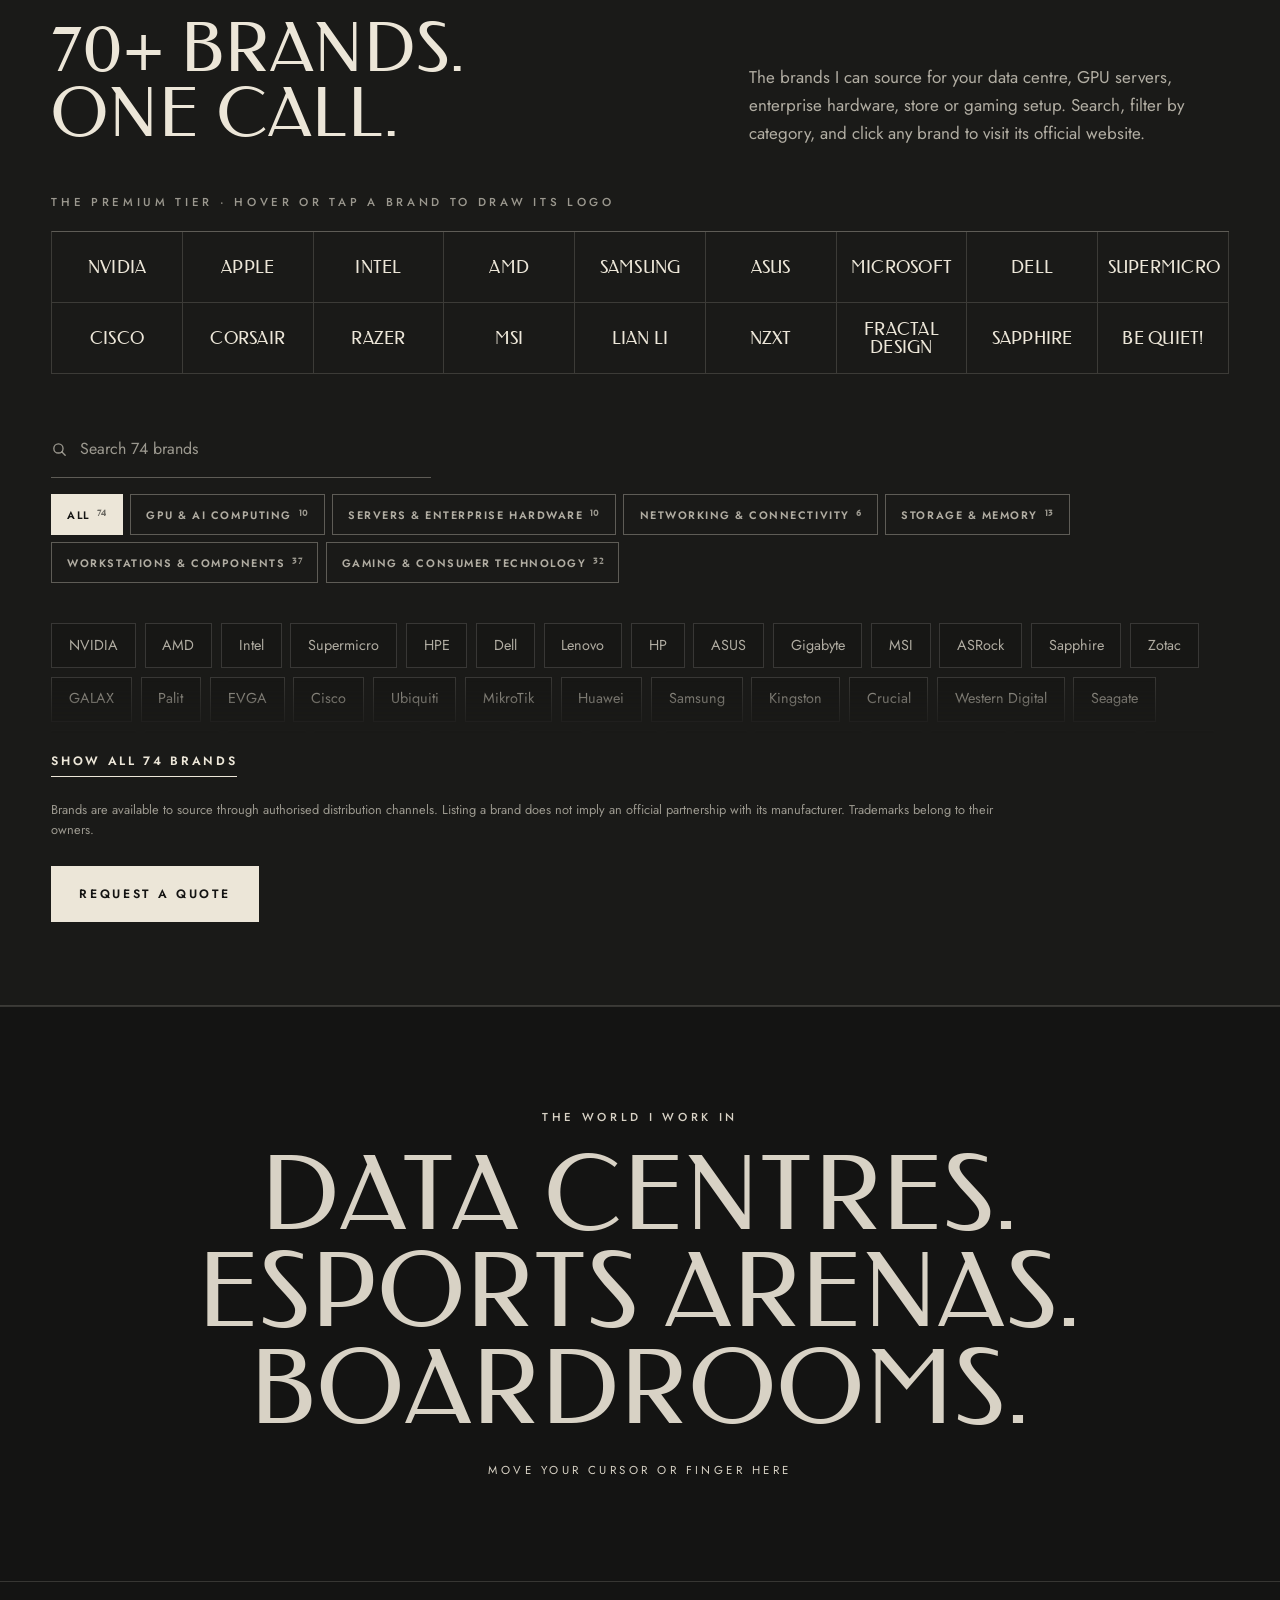
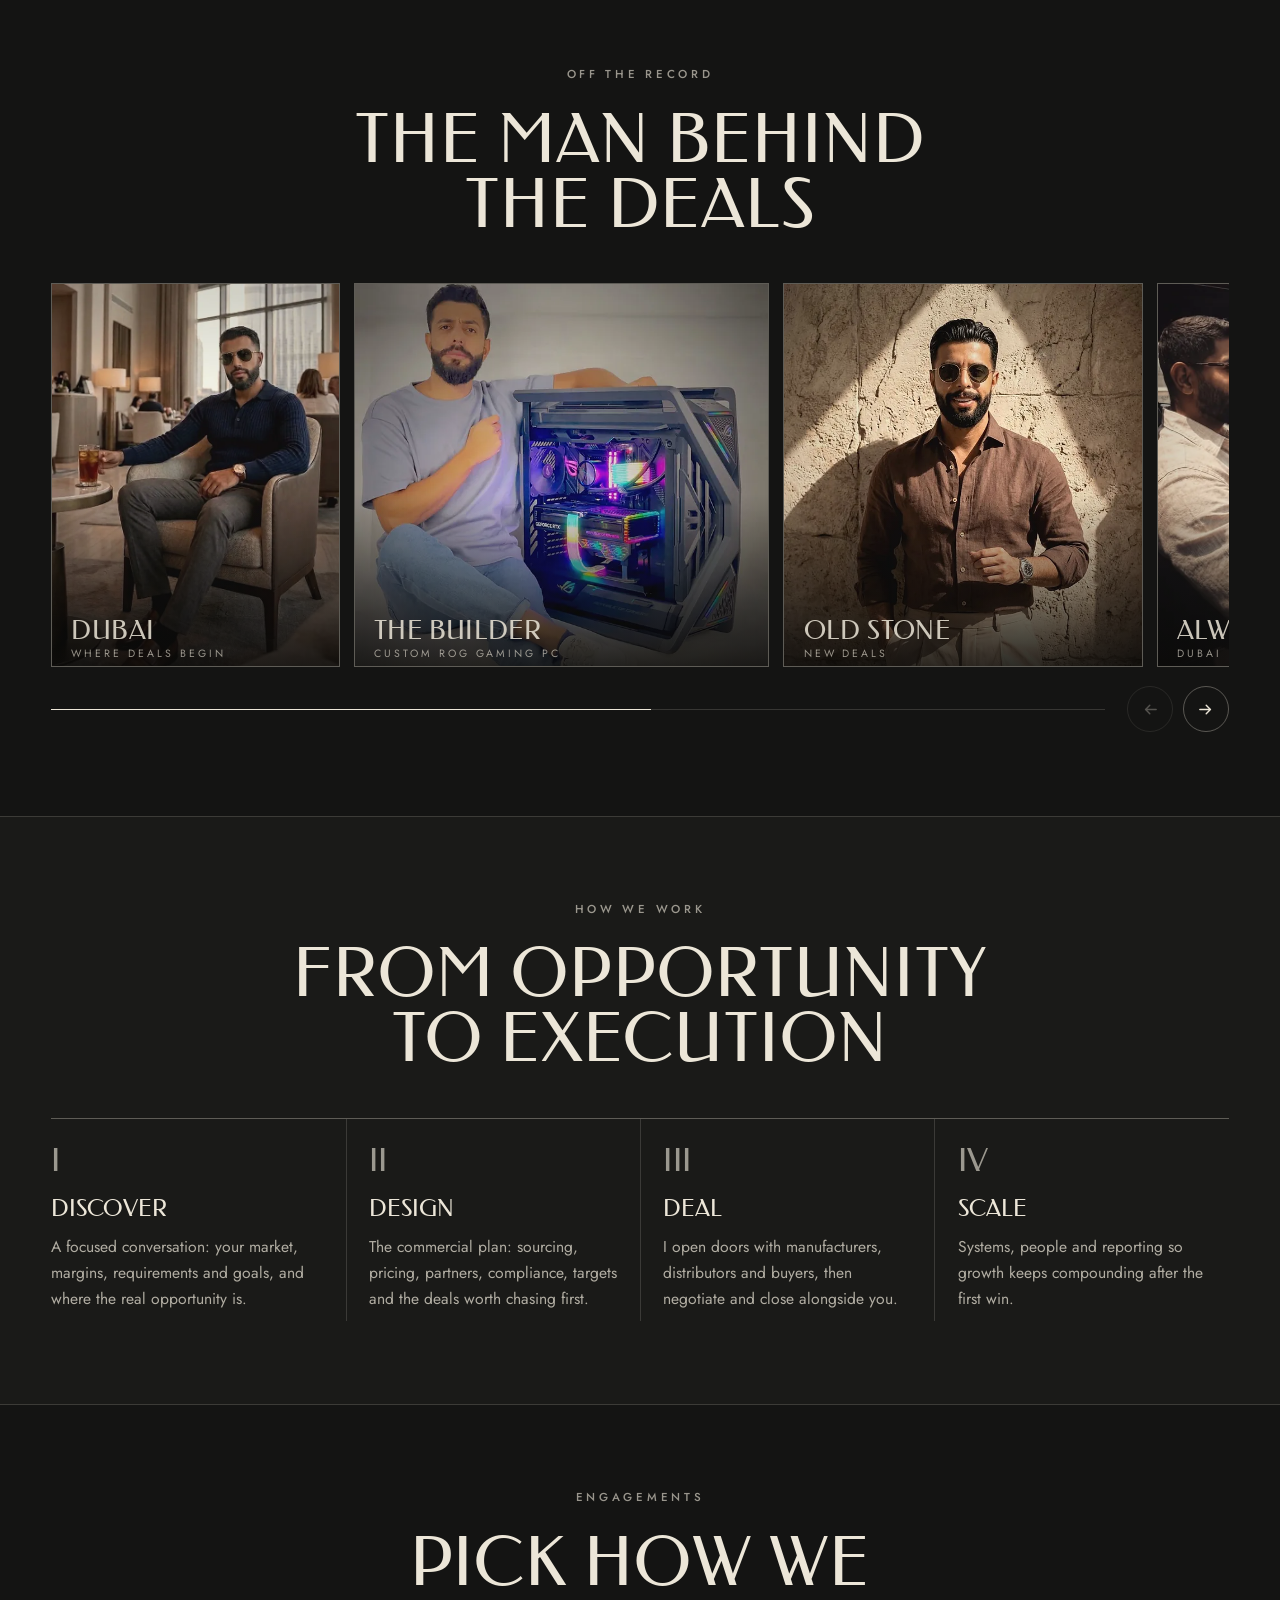
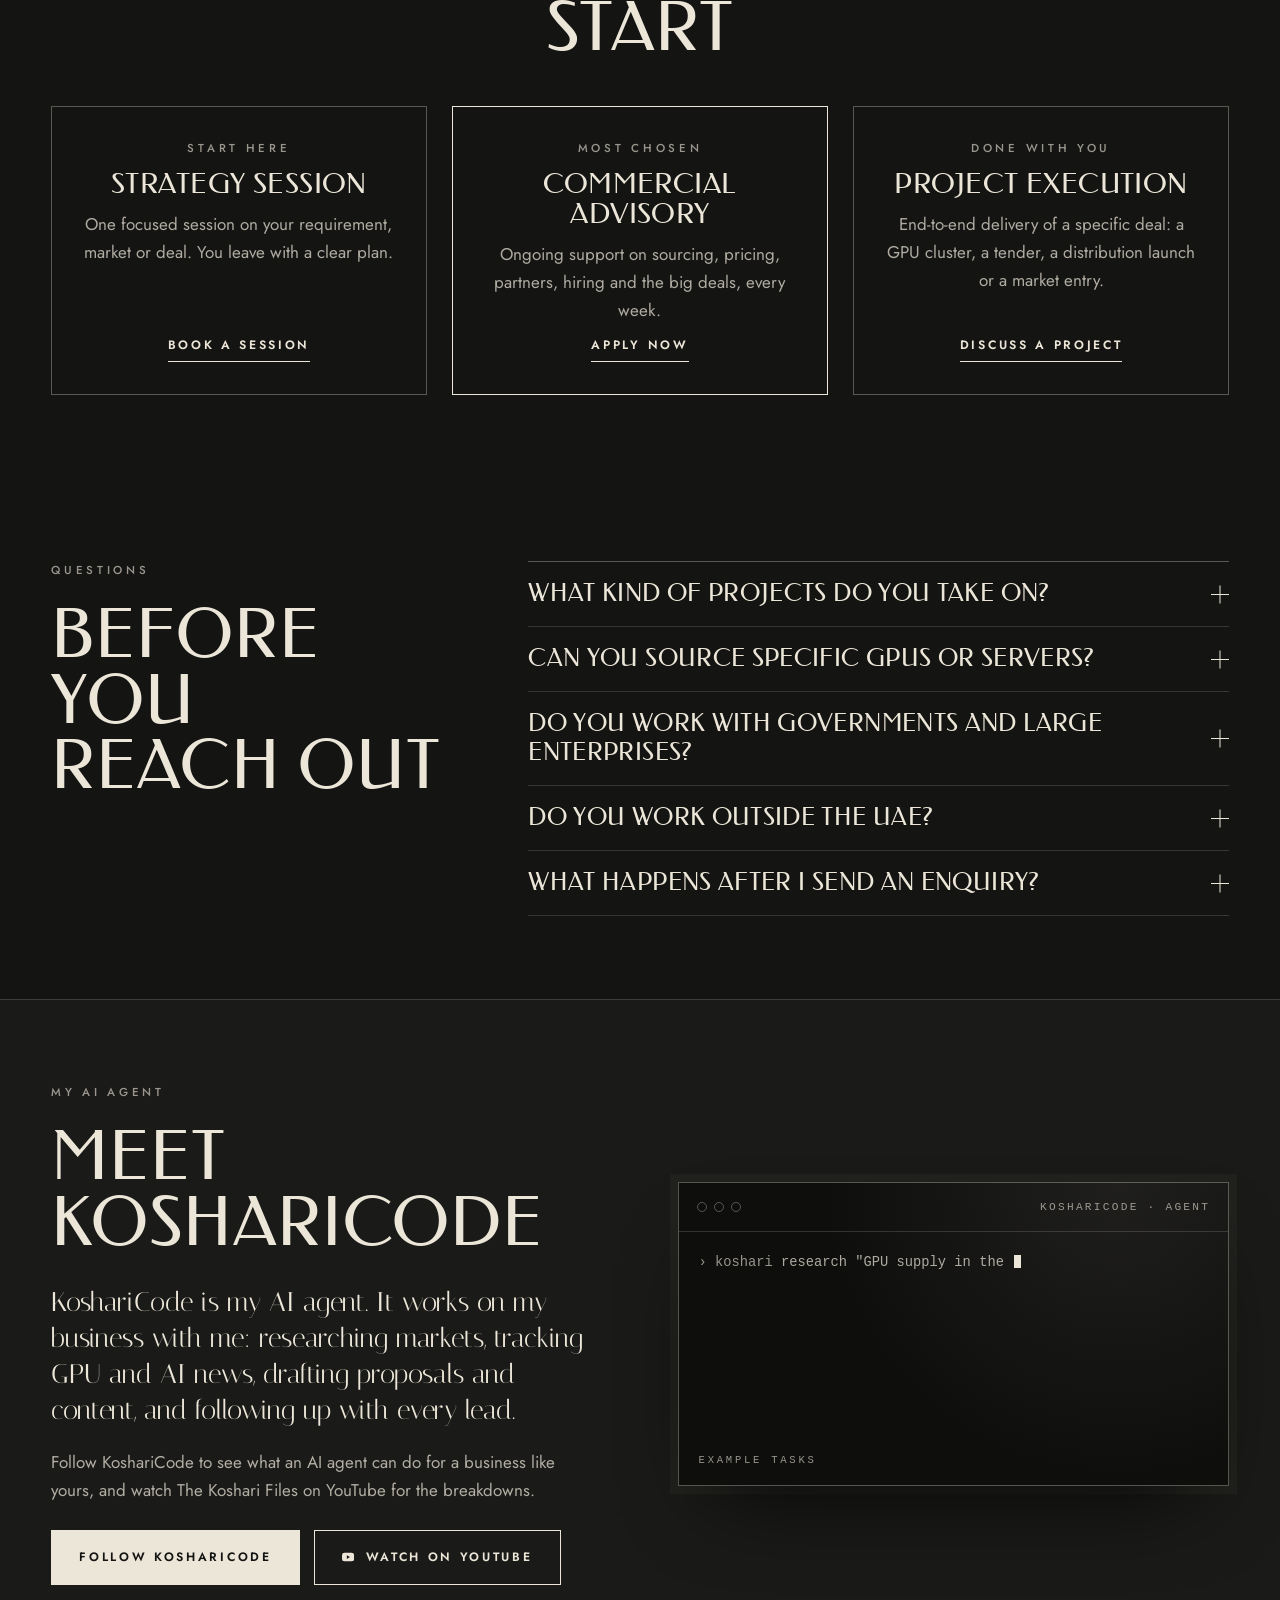
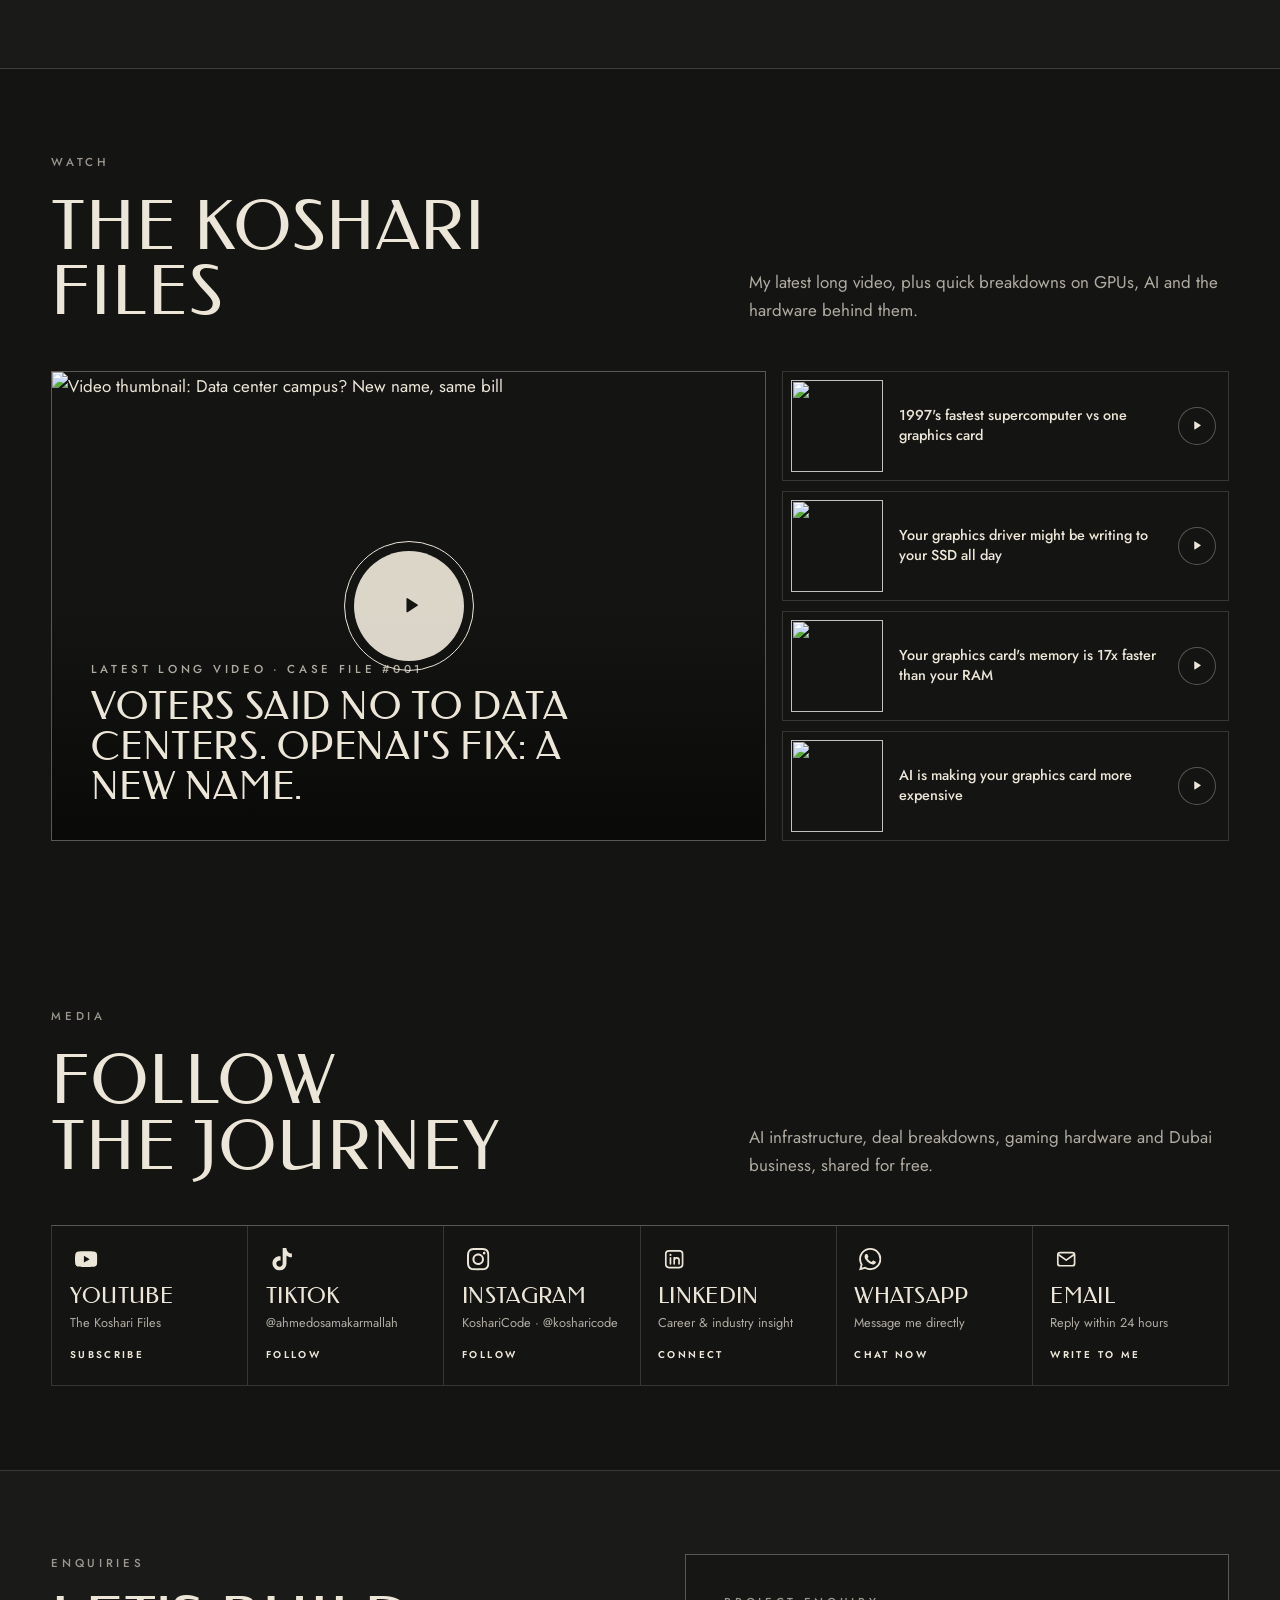
==== commit c1d1cff8: "SEO pass, ear/lips entry, enquiry prompts, condensed founder and brands SEO - Title 52 chars, descri" ====
--- a/index.html
+++ b/index.html
@@ -3,11 +3,12 @@
 <head>
   <meta charset="utf-8">
   <meta name="viewport" content="width=device-width, initial-scale=1">
-  <title>Ahmed Osama | AI Infrastructure &amp; Global Commercial Strategy, Dubai</title>
-  <meta name="description" content="Ahmed Osama is a Dubai-based business builder in AI infrastructure, enterprise technology and global commercial strategy. GPU compute, data-centre equipment, distribution and partnerships, with $160M+ in AI infrastructure deals closed with his team.">
+  <title>Ahmed Osama | AI Infrastructure &amp; GPU Servers, Dubai</title>
+  <meta name="description" content="Ahmed Osama, Dubai-based commercial director in AI infrastructure: NVIDIA GPU servers, enterprise hardware and data centres across the UAE and Middle East.">
   <meta name="theme-color" content="#141413">
   <meta name="author" content="Ahmed Osama">
-  <meta name="robots" content="index, follow, max-image-preview:large, noai, noimageai">
+  <meta name="robots" content="index, follow, max-image-preview:large, max-snippet:-1, max-video-preview:-1, noai, noimageai">
+  <!-- Google Search Console: set "googleSiteVerification" in site.config.json and run tools/apply_site_config.py -->
   <meta name="copyright" content="© Ahmed Osama. All rights reserved.">
   <link rel="canonical" href="https://aokcycle.github.io/">
   <link rel="icon" href="assets/favicon.svg" type="image/svg+xml">
@@ -20,20 +21,23 @@
   <meta property="og:type" content="website">
   <meta property="og:site_name" content="Ahmed Osama">
   <meta property="og:url" content="https://aokcycle.github.io/">
-  <meta property="og:title" content="Ahmed Osama | I build the commercial infrastructure behind what's next">
-  <meta property="og:description" content="AI infrastructure, enterprise technology and global commercial strategy from Dubai. $160M+ in AI infrastructure deals closed with my team.">
+  <meta property="og:locale" content="en_US">
+  <meta property="og:title" content="Ahmed Osama | AI Infrastructure, GPU Servers &amp; Commercial Strategy">
+  <meta property="og:description" content="I build the commercial infrastructure behind what's next: NVIDIA GPU servers, enterprise hardware and data centre deals from Dubai. $160M+ closed with my team.">
   <meta property="og:image" content="https://aokcycle.github.io/assets/og-image.jpg">
   <meta property="og:image:width" content="1200">
   <meta property="og:image:height" content="630">
   <meta property="og:image:alt" content="Ahmed Osama, AI infrastructure and global commercial strategy">
   <meta name="twitter:card" content="summary_large_image">
-  <meta name="twitter:title" content="Ahmed Osama | AI Infrastructure & Global Commercial Strategy">
-  <meta name="twitter:description" content="I build the commercial infrastructure behind what's next.">
+  <meta name="twitter:title" content="Ahmed Osama | AI Infrastructure, GPU Servers &amp; Commercial Strategy">
+  <meta name="twitter:description" content="I build the commercial infrastructure behind what's next: NVIDIA GPU servers, enterprise hardware and data centres from Dubai.">
+  <meta name="twitter:image:alt" content="Ahmed Osama, AI infrastructure and global commercial strategy">
   <meta name="twitter:image" content="https://aokcycle.github.io/assets/og-image.jpg">
 
+  <link rel="preconnect" href="https://cdn.jsdelivr.net" crossorigin>
   <link rel="preload" href="assets/fonts/federo.woff2" as="font" type="font/woff2" crossorigin>
   <link rel="preload" href="assets/fonts/jost.woff2" as="font" type="font/woff2" crossorigin>
-  <link rel="stylesheet" href="css/style.css?v=16">
+  <link rel="stylesheet" href="css/style.css?v=18">
 
   <script>
     (function (d) {
@@ -45,47 +49,191 @@
   </script>
 
   <script type="application/ld+json">
-  {
-    "@context": "https://schema.org",
-    "@graph": [
-      {
-        "@type": "Person",
-        "@id": "https://aokcycle.github.io/#ahmed",
-        "name": "Ahmed Osama",
-        "alternateName": ["Ahmed Osama Karm"],
-        "jobTitle": "Commercial Director, AI Compute & Data Centre Infrastructure",
-        "url": "https://aokcycle.github.io/",
-        "image": "https://aokcycle.github.io/assets/me/headshot.jpg",
-        "email": "mailto:ahmedosamakarmallah7@gmail.com",
-        "telephone": "+971561388774",
-        "address": { "@type": "PostalAddress", "addressLocality": "Dubai", "addressCountry": "AE" },
-        "knowsLanguage": ["Arabic", "English"],
-        "knowsAbout": ["AI infrastructure", "GPU compute", "Data centres", "Enterprise technology procurement", "International distribution", "E-commerce", "Gaming hardware"],
-        "sameAs": ["https://www.linkedin.com/in/ahmedabdelaatyy/", "https://www.youtube.com/@AhmedOsamaKarm", "https://www.tiktok.com/@ahmedosamakarmallah", "https://www.instagram.com/kosharicode/"]
+{
+  "@context": "https://schema.org",
+  "@graph": [
+    {
+      "@type": "WebSite",
+      "@id": "https://aokcycle.github.io/#website",
+      "url": "https://aokcycle.github.io/",
+      "name": "Ahmed Osama",
+      "alternateName": [
+        "Ahmed Osama Karm"
+      ],
+      "inLanguage": "en",
+      "publisher": {
+        "@id": "https://aokcycle.github.io/#ahmed"
+      }
+    },
+    {
+      "@type": "ProfilePage",
+      "@id": "https://aokcycle.github.io/#profile",
+      "url": "https://aokcycle.github.io/",
+      "name": "Ahmed Osama | AI Infrastructure & GPU Servers, Dubai",
+      "description": "Ahmed Osama, Dubai-based commercial director in AI infrastructure: NVIDIA GPU servers, enterprise hardware and data centres across the UAE and Middle East.",
+      "inLanguage": "en",
+      "isPartOf": {
+        "@id": "https://aokcycle.github.io/#website"
       },
-      {
-        "@type": "ProfessionalService",
-        "@id": "https://aokcycle.github.io/#service",
-        "name": "Ahmed Osama",
-        "description": "AI infrastructure, enterprise technology and global commercial development.",
-        "url": "https://aokcycle.github.io/",
-        "image": "https://aokcycle.github.io/assets/og-image.jpg",
-        "founder": { "@id": "https://aokcycle.github.io/#ahmed" },
-        "areaServed": ["United Arab Emirates", "Qatar", "United States", "Hong Kong", "China", "Egypt"],
-        "address": { "@type": "PostalAddress", "addressLocality": "Dubai", "addressCountry": "AE" },
-        "telephone": "+971561388774",
-        "email": "mailto:ahmedosamakarmallah7@gmail.com"
+      "mainEntity": {
+        "@id": "https://aokcycle.github.io/#ahmed"
       },
-      {
-        "@type": "WebSite",
-        "@id": "https://aokcycle.github.io/#website",
-        "url": "https://aokcycle.github.io/",
-        "name": "Ahmed Osama",
-        "publisher": { "@id": "https://aokcycle.github.io/#ahmed" },
-        "inLanguage": "en"
+      "about": {
+        "@id": "https://aokcycle.github.io/#ahmed"
+      },
+      "primaryImageOfPage": {
+        "@type": "ImageObject",
+        "url": "https://aokcycle.github.io/assets/og-image.jpg",
+        "width": 1200,
+        "height": 630
+      },
+      "dateModified": "2026-11-24"
+    },
+    {
+      "@type": "Person",
+      "@id": "https://aokcycle.github.io/#ahmed",
+      "name": "Ahmed Osama",
+      "alternateName": [
+        "Ahmed Osama Karm"
+      ],
+      "url": "https://aokcycle.github.io/",
+      "image": "https://aokcycle.github.io/assets/me/headshot.jpg",
+      "description": "Dubai-based commercial director in AI compute and data-centre infrastructure, with 9+ years in technology sales across the UAE, MENA and China.",
+      "jobTitle": "Commercial Director, AI Compute & Data Centre Infrastructure",
+      "worksFor": {
+        "@type": "Organization",
+        "name": "Vipera"
+      },
+      "award": "Top Sales Award 2022",
+      "email": "mailto:ahmedosamakarmallah7@gmail.com",
+      "telephone": "+971561388774",
+      "address": {
+        "@type": "PostalAddress",
+        "addressLocality": "Dubai",
+        "addressCountry": "AE"
+      },
+      "knowsLanguage": [
+        "Arabic",
+        "English"
+      ],
+      "knowsAbout": [
+        "AI infrastructure",
+        "GPU servers",
+        "NVIDIA GPU infrastructure",
+        "Data center infrastructure",
+        "Enterprise hardware",
+        "Enterprise server procurement",
+        "GPU procurement",
+        "Networking and storage",
+        "U.S. export controls (EAR)",
+        "Commercial strategy",
+        "Technology business development",
+        "Enterprise technology partnerships",
+        "Technology distribution",
+        "E-commerce and marketplaces"
+      ],
+      "sameAs": [
+        "https://www.linkedin.com/in/ahmedabdelaatyy/",
+        "https://www.youtube.com/@AhmedOsamaKarm",
+        "https://www.tiktok.com/@ahmedosamakarmallah"
+      ]
+    },
+    {
+      "@type": "Service",
+      "@id": "https://aokcycle.github.io/#ai-infrastructure",
+      "name": "AI Infrastructure",
+      "serviceType": "AI infrastructure, GPU servers and data-centre equipment sourcing",
+      "description": "GPU servers and accelerated computing, AI compute infrastructure, GPU procurement and cluster sourcing, data-centre equipment, enterprise server procurement, networking and storage, and international technology procurement under U.S. EAR export controls.",
+      "provider": {
+        "@id": "https://aokcycle.github.io/#ahmed"
+      },
+      "areaServed": [
+        "United Arab Emirates",
+        "Qatar",
+        "United States",
+        "Hong Kong"
+      ]
+    },
+    {
+      "@type": "Service",
+      "@id": "https://aokcycle.github.io/#global-commercial-development",
+      "name": "Global Commercial Development",
+      "serviceType": "Technology distribution, partnerships and market expansion",
+      "description": "International distribution and supplier networks, enterprise technology partnerships and system-integrator channels, enterprise sales, market expansion, e-commerce and marketplace development.",
+      "provider": {
+        "@id": "https://aokcycle.github.io/#ahmed"
+      },
+      "areaServed": [
+        "United Arab Emirates",
+        "Middle East",
+        "Africa",
+        "Europe"
+      ]
+    },
+    {
+      "@type": "Service",
+      "@id": "https://aokcycle.github.io/#technology-gaming",
+      "name": "Technology & Gaming",
+      "serviceType": "Gaming hardware, custom workstations and technology sourcing",
+      "description": "Gaming hardware, custom workstation solutions, gaming infrastructure for events and venues, technology distribution and product sourcing across 70+ brands.",
+      "provider": {
+        "@id": "https://aokcycle.github.io/#ahmed"
+      },
+      "areaServed": [
+        "United Arab Emirates"
+      ]
+    },
+    {
+      "@type": "FAQPage",
+      "@id": "https://aokcycle.github.io/#faq",
+      "mainEntity": [
+        {
+          "@type": "Question",
+          "name": "What kind of projects do you take on?",
+          "acceptedAnswer": {
+            "@type": "Answer",
+            "text": "AI infrastructure and enterprise technology first: GPU servers, clusters, data-centre equipment, networking and storage. I also take on distribution, market-entry, marketplace and gaming-hardware projects."
+          }
+        },
+        {
+          "@type": "Question",
+          "name": "Can you source specific GPUs or servers?",
+          "acceptedAnswer": {
+            "@type": "Answer",
+            "text": "Yes. Send the model, quantity, destination and timeline, and I'll come back on availability, pricing and lead times through authorised channels, with export-control requirements checked."
+          }
+        },
+        {
+          "@type": "Question",
+          "name": "Do you work with governments and large enterprises?",
+          "acceptedAnswer": {
+            "@type": "Answer",
+            "text": "Yes. I've led government data-centre and smart-city tenders and work with enterprise and sovereign AI buyers. Confidentiality is standard."
+          }
+        },
+        {
+          "@type": "Question",
+          "name": "Do you work outside the UAE?",
+          "acceptedAnswer": {
+            "@type": "Answer",
+            "text": "Yes. I work from Dubai with clients, suppliers and partners across the GCC, the US, Asia, Europe and Africa."
+          }
+        },
+        {
+          "@type": "Question",
+          "name": "What happens after I send an enquiry?",
+          "acceptedAnswer": {
+            "@type": "Answer",
+            "text": "It comes straight to me. I reply within 24 hours to set up a call and, if needed, an NDA before we go into detail."
+          }
+        }
+      ],
+      "isPartOf": {
+        "@id": "https://aokcycle.github.io/#website"
       }
-    ]
-  }
+    }
+  ]
+}
   </script>
 </head>
 <body>
@@ -127,9 +275,9 @@
   <div class="gate" role="dialog" aria-label="Welcome">
     <p class="gate__top display" aria-hidden="true">Ready to</p>
     <div class="gate__mid">
-      <button type="button" class="eye-btn" data-enter="sound"><span data-eye></span><span class="eye-btn__label"><i class="ico" aria-hidden="true"><svg class="ic"><use href="#i-vol"/></svg></i> Enter with sound</span></button>
+      <button type="button" class="eye-btn" data-enter="sound"><span data-gate-icon="ear"></span><span class="eye-btn__label"><i class="ico" aria-hidden="true"><svg class="ic"><use href="#i-vol"/></svg></i> Enter with sound</span></button>
       <canvas class="gate__brain" aria-hidden="true"></canvas>
-      <button type="button" class="eye-btn" data-enter="silent"><span data-eye></span><span class="eye-btn__label"><i class="ico" aria-hidden="true"><svg class="ic"><use href="#i-mute"/></svg></i> Enter in silence</span></button>
+      <button type="button" class="eye-btn" data-enter="silent"><span data-gate-icon="lips"></span><span class="eye-btn__label"><i class="ico" aria-hidden="true"><svg class="ic"><use href="#i-mute"/></svg></i> Enter in silence</span></button>
     </div>
     <p class="gate__bottom display" aria-hidden="true">scale <span class="jump">up<i class="jump__shadow"></i></span>?</p>
   </div>
@@ -220,12 +368,12 @@
         <div class="manifesto__visual" data-reveal>
           <div class="portrait">
             <svg class="portrait__emblem" aria-hidden="true"><use href="#emblem"/></svg>
-            <img class="portrait__photo" src="assets/me/suit.jpg" alt="Ahmed Osama in a cream double-breasted suit" width="1030" height="1100" loading="lazy" decoding="async">
+            <picture><source type="image/webp" srcset="assets/me/ahmed-osama-cream-suit-640.webp 640w, assets/me/ahmed-osama-cream-suit.webp 1030w" sizes="(max-width: 640px) 270px, (max-width: 900px) 380px, 36vw"><img class="portrait__photo" src="assets/me/suit.jpg" alt="Ahmed Osama in a cream double-breasted suit" width="1030" height="1100" loading="lazy" decoding="async"></picture>
           </div>
         </div>
         <div class="manifesto__text">
           <p class="label shiny">The founder</p>
-          <h2 class="display manifesto__title" data-split>Ahmed<br>Osama</h2>
+          <h2 class="display manifesto__title" data-split><span class="sr">About </span>Ahmed<br>Osama</h2>
           <p class="manifesto__lead" data-reveal>I come from Egypt, the land of camels and pyramids. My ancestors built wonders from stone. I build them from GPUs, servers and online stores.</p>
           <p data-reveal>I'm a commercial director in AI compute and data-centre infrastructure, with 9+ years in technology sales across the UAE, MENA and China. I lead a 12-person sales, marketing and engineering team across four countries, and with that team I've closed $160M+ in NVIDIA GPU cluster, server and hosting deals under U.S. export-control compliance.</p>
           <p data-reveal>Before that I built OEM and brand partnerships with Apple, NVIDIA, HP, Dell and Dyson, won government data-centre tenders, scaled a distributor to a $6M run-rate and owned category P&amp;L with weekly CEO reporting. I don't just advise businesses. I build commercial opportunities, connect global markets and execute complex technology deals.</p>
@@ -302,7 +450,7 @@
       <div class="container">
         <header class="head head--split">
           <div>
-            <p class="label shiny">Commercial capabilities</p>
+            <p class="label shiny">AI infrastructure &amp; commercial capabilities</p>
             <h2 class="display head__title" data-split>Three pillars.<br>One operator.</h2>
           </div>
           <p class="head__intro" data-reveal>AI infrastructure leads. Global commercial development and technology &amp; gaming support it, all run from one desk. Hover or tap a pillar, then open it for the full scope.</p>
@@ -314,15 +462,15 @@
             data-words="GPU servers|AI compute|Data-centre equipment|GPU cluster sourcing|Networking &amp; storage|OEM partnerships"
             data-viz="rack,gpu,network,line,globe">
           <button class="flow__link" type="button" aria-haspopup="dialog">
-            <span class="flow__num">01</span><span class="flow__title display">AI Infrastructure</span><span class="flow__tags">Primary focus · GPU · Servers · Data centres</span><i class="flow__plus" aria-hidden="true"></i>
+            <span class="flow__num">01</span><span class="flow__title display">AI Infrastructure</span><span class="flow__tags">Primary focus · GPU servers · Data centres</span><i class="flow__plus" aria-hidden="true"></i>
           </button>
-          <template class="flow__detail">
+          <div class="flow__detail" hidden>
             <p class="label">Pillar 01 · AI infrastructure · Primary focus</p>
             <h3 class="display">Compute capacity, sourced and closed</h3>
             <p>For data-centre operators, enterprises, investors and institutional buyers who need accelerated computing delivered on time, on budget and compliant across borders.</p>
-            <ul class="ticks"><li>GPU servers and accelerated computing</li><li>AI compute infrastructure and GPU cluster sourcing</li><li>Data-centre equipment, including liquid-cooled compute</li><li>Enterprise server procurement</li><li>Networking and storage: 400Gb/s InfiniBand, NVMe</li><li>Strategic OEM and supplier partnerships</li><li>International technology procurement under U.S. EAR export controls</li></ul>
+            <ul class="ticks"><li>GPU servers and accelerated computing</li><li>AI compute infrastructure, GPU procurement and cluster sourcing</li><li>Data-centre equipment, including liquid-cooled compute</li><li>Enterprise server procurement</li><li>Networking and storage: 400Gb/s InfiniBand, NVMe</li><li>Strategic OEM and supplier partnerships</li><li>International technology procurement under U.S. EAR export controls</li></ul>
             <p class="proof"><b>Proof:</b> $160M+ in AI infrastructure deals closed with my team (a team-assisted result), including a single 57-server deployment of NVIDIA HGX H100/H200/B300 and Supermicro systems.</p>
-          </template>
+          </div>
         </li>
         <li class="flow__item" data-service="Global Commercial Development"
             data-words="International distribution|Strategic partnerships|Enterprise sales|Market expansion|Marketplaces|Channel growth"
@@ -330,13 +478,13 @@
           <button class="flow__link" type="button" aria-haspopup="dialog">
             <span class="flow__num">02</span><span class="flow__title display">Global Commercial Development</span><span class="flow__tags">Distribution · Partnerships · Growth</span><i class="flow__plus" aria-hidden="true"></i>
           </button>
-          <template class="flow__detail">
+          <div class="flow__detail" hidden>
             <p class="label">Pillar 02 · Global commercial development</p>
             <h3 class="display">Markets opened, channels built, revenue grown</h3>
             <p>For brands, distributors and operators expanding into the GCC and wider MENA, or scaling B2B and B2C revenue.</p>
-            <ul class="ticks"><li>International distribution and supplier networks</li><li>Strategic partnerships and system-integrator channels</li><li>Enterprise sales and key accounts</li><li>Market expansion across MENA, Europe and Africa</li><li>E-commerce and marketplace development</li><li>B2B and B2C commercial operations</li><li>Revenue growth and channel development</li></ul>
+            <ul class="ticks"><li>International distribution and supplier networks</li><li>Enterprise technology partnerships and system-integrator channels</li><li>Enterprise sales and key accounts</li><li>Market expansion across MENA, Europe and Africa</li><li>E-commerce and marketplace development</li><li>B2B and B2C commercial operations</li><li>Revenue growth and channel development</li></ul>
             <p class="proof"><b>Proof:</b> scaled Bizaar.ai to a $6M annual run-rate, grew channel sales 40%, and lifted marketplace MRR 28% at Cartlow.</p>
-          </template>
+          </div>
         </li>
         <li class="flow__item" data-service="Technology &amp; Gaming"
             data-words="Gaming hardware|Custom workstations|Gaming infrastructure|Technology distribution|Product sourcing|Brand partnerships"
@@ -344,13 +492,13 @@
           <button class="flow__link" type="button" aria-haspopup="dialog">
             <span class="flow__num">03</span><span class="flow__title display">Technology &amp; Gaming</span><span class="flow__tags">Hardware · Workstations · Esports</span><i class="flow__plus" aria-hidden="true"></i>
           </button>
-          <template class="flow__detail">
+          <div class="flow__detail" hidden>
             <p class="label">Pillar 03 · Technology &amp; gaming</p>
             <h3 class="display">High-end hardware, built and supplied</h3>
             <p>For retailers, venues, organisations and enthusiasts who want premium gaming and workstation hardware, sourced from the brands that matter.</p>
             <ul class="ticks"><li>Gaming hardware</li><li>Custom workstation solutions</li><li>Gaming infrastructure for events and venues</li><li>Technology distribution</li><li>Product sourcing across 70+ brands</li><li>Brand partnerships</li></ul>
             <p class="proof"><b>Proof:</b> high-end gaming PCs and custom water cooling at Microless, and esports events for Dubai Police.</p>
-          </template>
+          </div>
         </li>
       </ul>
     </section>
@@ -384,7 +532,9 @@
       </div>
     </section>
 
-    <!-- ===== Case studies: pixel transition cards ===== -->
+    <!-- ===== Case studies: pixel transition cards =====
+         Each card carries its full case study in .case__detail (read by search engines,
+         opened in the side panel). To add one, copy an <article class="case"> block. -->
     <section class="work section" id="cases">
       <div class="container">
         <header class="head head--split">
@@ -398,27 +548,40 @@
           <article class="case" tabindex="0" data-case="ai-infrastructure" data-reveal-batch>
             <div class="case__front"><div class="case__art" data-viz-art="rack"></div><div class="case__brand"><span class="wm wm--nv">NVIDIA <i>×</i> SUPERMICRO</span></div><div class="case__cap"><span class="label">AI infrastructure · Team-assisted</span><h3 class="display">AI GPU Clusters</h3></div></div>
             <div class="case__back"><span class="label">AI data centres · GPU clusters</span><b class="display">$160M+</b><p>Team-assisted deals across the UAE, US, Qatar and Hong Kong, including one 57-server deployment.</p><span class="case__open">Read the case study <i class="ico" aria-hidden="true"><svg class="ic"><use href="#i-arrow"/></svg></i></span></div>
+            <div class="case__detail" hidden data-service="AI Infrastructure"><p class="label">Case study · AI infrastructure</p><h3 class="display case-title">GPU clusters for AI data centres</h3><dl class="cmeta"><div><dt>Clients</dt><dd>Enterprise, sovereign AI and hosting buyers (confidential)</dd></div><div><dt>Markets</dt><dd>UAE · United States · Qatar · Hong Kong</dd></div><div><dt>My role</dt><dd>Commercial Director, leading a 12-person sales, marketing and engineering team</dd></div><div><dt>Result type</dt><dd>Team-assisted</dd></div></dl><h4 class="label csub">Results</h4><ul class="outcomes"><li><b class="display">$160M+</b><span>NVIDIA GPU cluster, server and hosting deals closed with my team</span></li><li><b class="display">57</b><span>servers in the largest single deployment</span></li><li><b class="display">4</b><span>countries the team works across</span></li></ul><div class="csteps"><div class="cstep"><span class="cstep__n display">01</span><h4>Challenge</h4><p>Accelerated compute is scarce, expensive and regulated. Buyers needed NVIDIA GPU capacity delivered across borders on time, priced competitively and compliant with U.S. export controls.</p></div><div class="cstep"><span class="cstep__n display">02</span><h4>Solution</h4><p>One commercial desk covering sourcing, pricing, compliance and hosting: NVIDIA HGX H100, H200 and B300 platforms and Supermicro systems, 400Gb/s InfiniBand networking, NVMe storage and liquid-cooled compute.</p></div><div class="cstep"><span class="cstep__n display">03</span><h4>Execution</h4><ul class="ticks"><li>Negotiated allocation, pricing and terms with OEMs and authorised distributors</li><li>Ran every cross-border deal through a U.S. EAR export-control process</li><li>Coordinated hosting in licensed data centres for buyers who needed it</li><li>Led the team commercially across the UAE, US, Qatar and Hong Kong</li></ul></div></div><p class="fineprint">The $160M+ total is a team result. Client names and deal terms are confidential.</p></div>
           </article>
           <article class="case" tabindex="0" data-case="dubai-police" data-reveal-batch>
             <div class="case__front"><div class="case__art" data-viz-art="trophy"></div><div class="case__brand"><span class="wm wm--dp">DUBAI POLICE<small lang="ar">شرطة دبي</small></span></div><div class="case__cap"><span class="label">Government · Esports</span><h3 class="display">Esports Events</h3></div></div>
             <div class="case__back"><span class="label">Esports · Dubai Police</span><b class="display">Live events</b><p>Esports events built for Dubai Police.</p><span class="case__open">Read more <i class="ico" aria-hidden="true"><svg class="ic"><use href="#i-arrow"/></svg></i></span></div>
+            <div class="case__detail" hidden data-service="Technology &amp; Gaming"><p class="label">Project · Esports</p><h3 class="display case-title">Esports events for Dubai Police</h3><dl class="cmeta"><div><dt>Client</dt><dd>Dubai Police</dd></div><div><dt>Sector</dt><dd>Government · Esports</dd></div><div><dt>Result type</dt><dd>Completed project</dd></div></dl><div class="csteps"><div class="cstep"><span class="cstep__n display">01</span><h4>Overview</h4><p>I built esports events for Dubai Police, a government client in the UAE.</p></div></div><p class="fineprint">More detail on scope and delivery is available on request.</p></div>
           </article>
           <article class="case" tabindex="0" data-case="tabby" data-reveal-batch>
             <div class="case__front"><div class="case__art" data-viz-art="card"></div><div class="case__brand"><span class="wm wm--tb">tabby</span></div><div class="case__cap"><span class="label">Fintech · B2B sales</span><h3 class="display">Sold to Tabby</h3></div></div>
             <div class="case__back"><span class="label">B2B sales · Tabby</span><b class="display">Closed</b><p>Sold to Tabby and helped expand the partnership into more brands across the region.</p><span class="case__open">Read more <i class="ico" aria-hidden="true"><svg class="ic"><use href="#i-arrow"/></svg></i></span></div>
+            <div class="case__detail" hidden data-service="Global Commercial Development"><p class="label">Project · B2B sales</p><h3 class="display case-title">Tabby: sale and brand expansion</h3><dl class="cmeta"><div><dt>Client</dt><dd>Tabby</dd></div><div><dt>Sector</dt><dd>Fintech · Buy now, pay later</dd></div><div><dt>Result type</dt><dd>Completed project</dd></div></dl><div class="csteps"><div class="cstep"><span class="cstep__n display">01</span><h4>Overview</h4><p>I sold to Tabby and helped expand the relationship into more brands across the region.</p></div></div><p class="fineprint">More detail on scope and delivery is available on request.</p></div>
           </article>
           <article class="case" tabindex="0" data-case="cartlow" data-reveal-batch>
             <div class="case__front"><div class="case__art" data-viz-art="line"></div><div class="case__brand"><span class="wm wm--cl">CARTLOW</span></div><div class="case__cap"><span class="label">Marketplace · Led by me</span><h3 class="display">Marketplace Growth</h3></div></div>
             <div class="case__back"><span class="label">Marketplace · Cartlow</span><b class="display">+28% MRR</b><p>45+ Tier 1 and Tier 2 sellers in 90 days, $327K+ new GMV and sales cycles 22% faster.</p><span class="case__open">Read the case study <i class="ico" aria-hidden="true"><svg class="ic"><use href="#i-arrow"/></svg></i></span></div>
+            <div class="case__detail" hidden data-service="Global Commercial Development"><p class="label">Case study · Marketplace</p><h3 class="display case-title">Cartlow: marketplace revenue growth</h3><dl class="cmeta"><div><dt>Company</dt><dd>Cartlow (Basatne Group), Dubai</dd></div><div><dt>My role</dt><dd>Commercial Manager, Marketplace, leading three category managers</dd></div><div><dt>Target</dt><dd>$750K monthly revenue</dd></div><div><dt>Result type</dt><dd>Led by me</dd></div></dl><h4 class="label csub">Results</h4><ul class="outcomes"><li><b class="display">+28%</b><span>marketplace MRR</span></li><li><b class="display">45+</b><span>Tier 1 and Tier 2 sellers activated in 90 days</span></li><li><b class="display">$327K+</b><span>new GMV</span></li><li><b class="display">22%</b><span>faster sales cycles</span></li></ul><div class="csteps"><div class="cstep"><span class="cstep__n display">01</span><h4>Challenge</h4><p>The marketplace had to grow seller supply and revenue fast enough to hit a $750K monthly target.</p></div><div class="cstep"><span class="cstep__n display">02</span><h4>Solution</h4><p>A focused seller-acquisition programme aimed at Tier 1 and Tier 2 sellers, run by category, with weekly CEO reporting on the numbers.</p></div><div class="cstep"><span class="cstep__n display">03</span><h4>Execution</h4><ul class="ticks"><li>Led three category managers against a shared revenue target</li><li>Activated 45+ Tier 1 and Tier 2 sellers within 90 days</li><li>Shortened the seller sales cycle by 22%</li><li>Owned category P&amp;L with weekly CEO reporting</li></ul></div></div></div>
           </article>
           <article class="case" tabindex="0" data-case="bizaar" data-reveal-batch>
             <div class="case__front"><div class="case__art" data-viz-art="network"></div><div class="case__brand"><span class="wm wm--bz">BIZAAR<em>.ai</em></span></div><div class="case__cap"><span class="label">Distribution · Led by me</span><h3 class="display">From Scratch to Distributor</h3></div></div>
             <div class="case__back"><span class="label">Consulting · Bizaar.ai</span><b class="display">$6M</b><p>Built from scratch into a networking distributor under TLM Distribution.</p><span class="case__open">Read the case study <i class="ico" aria-hidden="true"><svg class="ic"><use href="#i-arrow"/></svg></i></span></div>
+            <div class="case__detail" hidden data-service="Global Commercial Development"><p class="label">Case study · Distribution</p><h3 class="display case-title">Bizaar.ai: from scratch to networking distributor</h3><dl class="cmeta"><div><dt>Company</dt><dd>Bizaar.ai, under TLM Distribution</dd></div><div><dt>Markets</dt><dd>MENA · Europe · Africa</dd></div><div><dt>My role</dt><dd>Business Development Manager and commercial consultant</dd></div><div><dt>Result type</dt><dd>Led by me</dd></div></dl><h4 class="label csub">Results</h4><ul class="outcomes"><li><b class="display">$6M</b><span>annual run-rate</span></li><li><b class="display">+40%</b><span>channel sales growth</span></li></ul><div class="csteps"><div class="cstep"><span class="cstep__n display">01</span><h4>Challenge</h4><p>Bizaar.ai started with no supplier base and no channel. It needed to become a credible networking distributor that system integrators would buy from.</p></div><div class="cstep"><span class="cstep__n display">02</span><h4>Solution</h4><p>Build the business around supplier networks and system-integrator partnerships, so that every new partner added both supply and demand.</p></div><div class="cstep"><span class="cstep__n display">03</span><h4>Execution</h4><ul class="ticks"><li>Built the commercial model and the brand's distribution offer from the ground up</li><li>Signed supplier networks for networking hardware</li><li>Opened system-integrator partnerships across MENA, Europe and Africa</li></ul></div></div></div>
           </article>
           <article class="case" tabindex="0" data-case="microless" data-reveal-batch>
             <div class="case__front"><div class="case__art" data-viz-art="gpu"></div><div class="case__brand"><span class="wm wm--ml">MICROLESS</span></div><div class="case__cap"><span class="label">Enterprise &amp; gaming · Completed role</span><h3 class="display">High-End Gaming PCs</h3></div></div>
             <div class="case__back"><span class="label">Microless · Dubai</span><b class="display">$5M</b><p>High-end gaming PCs and water cooling, plus a $5M enterprise portfolio.</p><span class="case__open">Read the case study <i class="ico" aria-hidden="true"><svg class="ic"><use href="#i-arrow"/></svg></i></span></div>
-          </article>
+            <div class="case__detail" hidden data-service="Technology &amp; Gaming"><p class="label">Case study · Enterprise &amp; gaming</p><h3 class="display case-title">Microless: enterprise portfolio &amp; high-end gaming PCs</h3><dl class="cmeta"><div><dt>Company</dt><dd>Microless, Dubai</dd></div><div><dt>My role</dt><dd>Head of Key Accounts, E-commerce</dd></div><div><dt>Result type</dt><dd>Completed role</dd></div></dl><h4 class="label csub">Results</h4><ul class="outcomes"><li><b class="display">$5M</b><span>high-margin enterprise portfolio</span></li><li><b class="display">+20%</b><span>checkout conversion</span></li><li><b class="display">+30%</b><span>combined D2C and B2B sales</span></li><li><b class="display">2022</b><span>Top Sales Award</span></li></ul><div class="csteps"><div class="cstep"><span class="cstep__n display">01</span><h4>Challenge</h4><p>Grow high-margin enterprise revenue while serving the top end of the gaming market.</p></div><div class="cstep"><span class="cstep__n display">02</span><h4>Solution</h4><p>Exclusive OEM pricing as the edge in enterprise and government deals, and premium custom builds for gaming.</p></div><div class="cstep"><span class="cstep__n display">03</span><h4>Execution</h4><ul class="ticks"><li>Negotiated exclusive OEM pricing with Apple, Cisco, NVIDIA, HPE and Ubiquiti</li><li>Led government data-centre and smart-city tenders</li><li>Sold high-end gaming PCs with custom water cooling</li></ul></div></div></div>
+          </article>
+        </div>
+        <div class="cta-band" data-reveal>
+          <div>
+            <p class="display cta-band__title">Have a project like these?</p>
+            <p class="cta-band__text">GPUs and servers, a distribution launch or a new market: tell me what you need. I reply within 24 hours.</p>
+          </div>
+          <a href="#contact" class="frame-btn frame-btn--solid magnetic" data-to-form>Discuss a project <svg class="ic" aria-hidden="true"><use href="#i-arrow"/></svg></a>
         </div>
       </div>
     </section>
@@ -434,12 +597,12 @@
           <article class="bcard bcard--wide" data-reveal-batch>
             <div class="bcard__viz viz-bars" aria-hidden="true"><i></i><i></i><i></i><i></i><i></i><i></i><i></i></div>
             <p class="label">Deals at scale</p>
-            <h3 class="display"><span class="count" data-to="160" data-prefix="$" data-suffix="M+">$160M+</span></h3>
-            <p>In AI infrastructure deals closed with my team. I know how large, complex deals are won.</p>
+            <h3 class="display">Cross-border deals</h3>
+            <p>Large GPU and server deals across four countries, closed with my team. I know how complex deals are won.</p>
           </article>
           <article class="bcard" data-reveal-batch>
             <div class="bcard__viz viz-orbit" aria-hidden="true"><b>DXB</b><span><em>US</em></span><span><em>QA</em></span><span><em>HK</em></span><span><em>CN</em></span><span><em>EG</em></span></div>
-            <p class="label">One desk, six markets</p>
+            <p class="label">Six markets</p>
             <h3 class="display">Global reach</h3>
             <p>Suppliers, partners and buyers across the UAE, US, Qatar, Hong Kong, China and Egypt.</p>
           </article>
@@ -480,7 +643,7 @@
         <div>
           <p class="label shiny">Global network</p>
           <h2 class="display head__title" data-split>One desk.<br>Multiple markets.</h2>
-          <p class="reach__intro" data-reveal>From Dubai, I connect manufacturers, authorised distributors and enterprise buyers. Select a market to see it on the globe.</p>
+          <p class="reach__intro" data-reveal>From Dubai, I connect manufacturers, authorised distributors and enterprise buyers across the Middle East and beyond. Select a market to see it on the globe.</p>
           <ul class="markets">
             <li data-reveal-batch><button type="button" data-market="Dubai"><b class="display">UAE</b><span>Home base: AI infrastructure, marketplace and enterprise sales</span></button></li>
             <li data-reveal-batch><button type="button" data-market="USA"><b class="display">United States</b><span>GPU cluster and hosting deals under U.S. EAR</span></button></li>
@@ -510,7 +673,7 @@
             <p class="label shiny">Brand &amp; technology ecosystem</p>
             <h2 class="display head__title" data-split>70+ brands.<br>One call.</h2>
           </div>
-          <p class="head__intro" data-reveal>The brands I can source for your data centre, enterprise, store or gaming setup. Search, filter by category, and click any brand to visit its official website.</p>
+          <p class="head__intro" data-reveal>The brands I can source for your data centre, GPU servers, enterprise hardware, store or gaming setup. Search, filter by category, and click any brand to visit its official website.</p>
         </header>
         <p class="label brands__kicker" data-reveal>The premium tier · hover or tap a brand to draw its logo</p>
         <ul class="premium"><li class="display">NVIDIA</li><li class="display">Apple</li><li class="display">Intel</li><li class="display">AMD</li><li class="display">Samsung</li><li class="display">ASUS</li><li class="display">Microsoft</li><li class="display">Dell</li><li class="display">Supermicro</li><li class="display">Cisco</li><li class="display">Corsair</li><li class="display">Razer</li><li class="display">MSI</li><li class="display">Lian Li</li><li class="display">NZXT</li><li class="display">Fractal Design</li><li class="display">Sapphire</li><li class="display">be quiet!</li></ul>
@@ -621,12 +784,12 @@
           <h2 class="display head__title" data-split>The man behind<br>the deals</h2>
         </header>
         <div class="me__grid" data-rail>
-          <figure class="me__shot"><img src="assets/me/lounge.jpg" alt="Ahmed Osama in a Dubai hotel lounge" width="1051" height="1400" loading="lazy" decoding="async"><figcaption><b class="display">Dubai</b><span>Where deals begin</span></figcaption></figure>
-          <figure class="me__shot"><img src="assets/me/pc-rog.jpg" alt="Ahmed Osama with a custom ROG gaming PC build" width="1280" height="1182" loading="lazy" decoding="async"><figcaption><b class="display">The builder</b><span>Custom ROG gaming PC</span></figcaption></figure>
-          <figure class="me__shot"><img src="assets/me/wall.jpg" alt="Ahmed Osama in a linen shirt against a stone wall" width="1114" height="1190" loading="lazy" decoding="async"><figcaption><b class="display">Old stone</b><span>New deals</span></figcaption></figure>
-          <figure class="me__shot"><img src="assets/me/drive.jpg" alt="Ahmed Osama driving in Dubai with the Burj Khalifa behind" width="1030" height="1260" loading="lazy" decoding="async"><figcaption><b class="display">Always moving</b><span>Dubai</span></figcaption></figure>
-          <figure class="me__shot"><img src="assets/me/casual.jpg" alt="Ahmed Osama relaxing between meetings" width="1030" height="1273" loading="lazy" decoding="async"><figcaption><b class="display">Between meetings</b><span>Always reachable</span></figcaption></figure>
-          <figure class="me__shot"><img src="assets/me/gitex.jpg" alt="Ahmed Osama in a meeting at GITEX Global, Expo City Dubai" width="742" height="922" loading="lazy" decoding="async"><figcaption><b class="display">GITEX Global</b><span>Expo City Dubai</span></figcaption></figure>
+          <figure class="me__shot"><picture><source type="image/webp" srcset="assets/me/ahmed-osama-dubai-lounge-640.webp 640w, assets/me/ahmed-osama-dubai-lounge.webp 1051w" sizes="(max-width: 640px) 280px, 440px"><img src="assets/me/lounge.jpg" alt="Ahmed Osama in a Dubai hotel lounge" width="1051" height="1400" loading="lazy" decoding="async"></picture><figcaption><b class="display">Dubai</b><span>Where deals begin</span></figcaption></figure>
+          <figure class="me__shot"><picture><source type="image/webp" srcset="assets/me/ahmed-osama-custom-gaming-pc-640.webp 640w, assets/me/ahmed-osama-custom-gaming-pc.webp 1280w" sizes="(max-width: 640px) 280px, 440px"><img src="assets/me/pc-rog.jpg" alt="Ahmed Osama with a custom ROG gaming PC build" width="1280" height="1182" loading="lazy" decoding="async"></picture><figcaption><b class="display">The builder</b><span>Custom ROG gaming PC</span></figcaption></figure>
+          <figure class="me__shot"><picture><source type="image/webp" srcset="assets/me/ahmed-osama-stone-wall-640.webp 640w, assets/me/ahmed-osama-stone-wall.webp 1114w" sizes="(max-width: 640px) 280px, 440px"><img src="assets/me/wall.jpg" alt="Ahmed Osama in a linen shirt against a stone wall" width="1114" height="1190" loading="lazy" decoding="async"></picture><figcaption><b class="display">Old stone</b><span>New deals</span></figcaption></figure>
+          <figure class="me__shot"><picture><source type="image/webp" srcset="assets/me/ahmed-osama-dubai-drive-640.webp 640w, assets/me/ahmed-osama-dubai-drive.webp 1030w" sizes="(max-width: 640px) 280px, 440px"><img src="assets/me/drive.jpg" alt="Ahmed Osama driving in Dubai with the Burj Khalifa behind" width="1030" height="1260" loading="lazy" decoding="async"></picture><figcaption><b class="display">Always moving</b><span>Dubai</span></figcaption></figure>
+          <figure class="me__shot"><picture><source type="image/webp" srcset="assets/me/ahmed-osama-between-meetings-640.webp 640w, assets/me/ahmed-osama-between-meetings.webp 1030w" sizes="(max-width: 640px) 280px, 440px"><img src="assets/me/casual.jpg" alt="Ahmed Osama relaxing between meetings" width="1030" height="1273" loading="lazy" decoding="async"></picture><figcaption><b class="display">Between meetings</b><span>Always reachable</span></figcaption></figure>
+          <figure class="me__shot"><picture><source type="image/webp" srcset="assets/me/ahmed-osama-gitex-global-640.webp 640w, assets/me/ahmed-osama-gitex-global.webp 742w" sizes="(max-width: 640px) 280px, 440px"><img src="assets/me/gitex.jpg" alt="Ahmed Osama in a meeting at GITEX Global, Expo City Dubai" width="742" height="922" loading="lazy" decoding="async"></picture><figcaption><b class="display">GITEX Global</b><span>Expo City Dubai</span></figcaption></figure>
         </div>
       </div>
     </section>
@@ -779,7 +942,7 @@
         <div>
           <p class="label shiny">Enquiries</p>
           <h2 class="display contact__title" data-split>Let's build something<br>significant</h2>
-          <div class="contact__me" data-reveal><img src="assets/me/headshot.jpg" alt="Ahmed Osama" width="800" height="800" loading="lazy" decoding="async"><div><b class="display">Ahmed Osama</b><span>Every enquiry comes straight to me</span></div></div>
+          <div class="contact__me" data-reveal><picture><source type="image/webp" srcset="assets/me/ahmed-osama-headshot-160.webp 160w, assets/me/ahmed-osama-headshot-320.webp 320w" sizes="64px"><img src="assets/me/headshot.jpg" alt="Ahmed Osama" width="800" height="800" loading="lazy" decoding="async"></picture><div><b class="display">Ahmed Osama</b><span>Every enquiry comes straight to me</span></div></div>
           <p class="contact__intro" data-reveal>Whether you're sourcing AI infrastructure, developing a technology partnership or expanding into new markets, let's discuss the opportunity.</p>
           <ul class="contact__list">
             <li data-reveal-batch><span class="label">Business email</span><a href="mailto:ahmedosamakarmallah7@gmail.com" data-email>ahmedosamakarmallah7@gmail.com</a><button type="button" class="copy" data-copy="ahmedosamakarmallah7@gmail.com" aria-label="Copy email address"><svg class="ic" aria-hidden="true"><use href="#i-copy"/></svg></button></li>
@@ -868,6 +1031,9 @@
       <p class="display footer__name">Ahmed Osama</p>
       <p class="label footer__note">Business Builder · AI Infrastructure · Global Commercial Strategy</p>
       <div class="socials" data-socials></div>
+      <nav class="footer__nav" aria-label="Site sections">
+        <a href="#founder">About Ahmed Osama</a><a href="#services">AI infrastructure services</a><a href="#proof">Results</a><a href="#cases">Case studies</a><a href="#reach">Global network</a><a href="#brands">GPU, server &amp; tech brands</a><a href="#koshari">KoshariCode AI agent</a><a href="#watch">Videos</a><a href="#faq">FAQ</a><a href="#contact">Project enquiry</a>
+      </nav>
       <div class="footer__links">
         <a href="mailto:ahmedosamakarmallah7@gmail.com" data-email>ahmedosamakarmallah7@gmail.com</a>
         <a href="tel:+971561388774" data-phone>+971 56 138 8774</a>
@@ -879,6 +1045,7 @@
     </div>
   </footer>
 
+  <a class="float-cta" href="#contact" data-to-form aria-label="Discuss a project: open the enquiry form"><span class="float-cta__dot" aria-hidden="true"></span><span class="float-cta__text">Discuss a project</span><svg class="ic" aria-hidden="true"><use href="#i-arrow"/></svg></a>
   <a class="wa-float" href="https://wa.me/971561388774" target="_blank" rel="noopener" aria-label="Chat on WhatsApp" data-whatsapp><svg class="ic" aria-hidden="true"><use href="#i-wa"/></svg></a>
   <div class="toast" role="status" aria-live="polite"></div>
 
@@ -886,14 +1053,13 @@
   <script src="https://cdn.jsdelivr.net/npm/gsap@3.13.0/dist/ScrollTrigger.min.js" defer></script>
   <script src="https://cdn.jsdelivr.net/npm/gsap@3.13.0/dist/SplitText.min.js" defer></script>
   <script src="https://cdn.jsdelivr.net/npm/lenis@1.3.4/dist/lenis.min.js" defer></script>
-  <script src="js/config.js?v=16" defer></script>
-  <script src="js/cases.js?v=16" defer></script>
-  <script src="js/testimonials.js?v=16" defer></script>
-  <script src="js/brand-logos.js?v=16" defer></script>
-  <script src="js/sound.js?v=16" defer></script>
-  <script src="js/scene.js?v=16" defer></script>
-  <script src="js/globe.js?v=16" defer></script>
-  <script src="js/effects.js?v=16" defer></script>
-  <script src="js/main.js?v=16" defer></script>
+  <script src="js/config.js?v=18" defer></script>
+  <script src="js/testimonials.js?v=18" defer></script>
+  <script src="js/brand-logos.js?v=18" defer></script>
+  <script src="js/sound.js?v=18" defer></script>
+  <script src="js/scene.js?v=18" defer></script>
+  <script src="js/globe.js?v=18" defer></script>
+  <script src="js/effects.js?v=18" defer></script>
+  <script src="js/main.js?v=18" defer></script>
 </body>
 </html>
--- a/css/style.css
+++ b/css/style.css
@@ -1407,6 +1407,76 @@
   100% { box-shadow: 0 0 0 0 rgba(236, 230, 216, 0); border-color: var(--line-2); }
 }
 
+
+/* ---------- Entry gate: listening ear + closing lips ---------- */
+.gicon { width: clamp(118px, 12vw, 170px); height: auto; overflow: visible; color: var(--ink); }
+.ear__shell, .ear__line { fill: none; stroke: currentColor; stroke-width: 2.2; stroke-linecap: round; stroke-linejoin: round; }
+.ear__line { stroke-width: 1.7; opacity: .8; }
+.ear__wave { fill: none; stroke: currentColor; stroke-width: 1.8; stroke-linecap: round; opacity: .2; animation: earWave 2.2s ease-in-out infinite; }
+.ear__wave:nth-child(2) { animation-delay: .25s; }
+.ear__wave:nth-child(3) { animation-delay: .5s; }
+@keyframes earWave { 0%, 100% { opacity: .15; } 35% { opacity: .95; } }
+.eye-btn:hover .ear__wave { animation-duration: 1.1s; }
+.lips__upper, .lips__lower { fill: rgba(236, 230, 216, .06); stroke: currentColor; stroke-width: 2.2; stroke-linejoin: round; transition: fill .4s; }
+.lips__shine { fill: none; stroke: currentColor; stroke-width: 1.2; stroke-linecap: round; opacity: .45; }
+.lips__slash { fill: none; stroke: currentColor; stroke-width: 2.4; stroke-linecap: round; stroke-dasharray: 1; stroke-dashoffset: 1; }
+.eye-btn:hover .lips__upper, .eye-btn:hover .lips__lower { fill: rgba(236, 230, 216, .14); }
+@media (max-width: 640px) { .gicon { width: 120px; } }
+
+
+/* ---------- SEO pass: responsive images, enquiry prompts, footer links ---------- */
+picture { display: contents; }
+
+/* enquiry band after the case studies */
+.cta-band { display: flex; align-items: center; justify-content: space-between; gap: 1.4rem 2.4rem; margin-top: clamp(24px, 3vw, 40px);
+  padding: clamp(1.4rem, 3vw, 2.2rem) clamp(1.4rem, 3vw, 2.6rem); border: 1px solid var(--line-2);
+  background: linear-gradient(120deg, rgba(236, 230, 216, .07), rgba(236, 230, 216, 0) 60%); }
+.cta-band__title { font-size: clamp(1.5rem, 2.6vw, 2.2rem); line-height: 1.05; }
+.cta-band__text { margin-top: .5rem; color: var(--ink-2); max-width: 38rem; }
+.cta-band .frame-btn { flex: none; }
+
+/* floating "Discuss a project" pill */
+.float-cta { position: fixed; left: 24px; bottom: 30px; z-index: 99; display: inline-flex; align-items: center; gap: .7rem;
+  padding: .85rem 1.15rem .85rem 1rem; border-radius: 999px; background: rgba(20, 20, 19, .9); border: 1px solid var(--ink); color: var(--ink);
+  font-size: .68rem; font-weight: 600; letter-spacing: .2em; text-transform: uppercase; backdrop-filter: blur(8px);
+  box-shadow: 0 18px 40px -18px rgba(0, 0, 0, .9); opacity: 0; transform: translateY(24px); pointer-events: none;
+  transition: opacity .5s var(--ease), transform .6s var(--ease), background .35s, color .35s; }
+.float-cta.is-on { opacity: 1; transform: none; pointer-events: auto; }
+.float-cta:hover { background: var(--ink); color: var(--bg); }
+.float-cta__dot { position: relative; width: 8px; height: 8px; border-radius: 50%; background: currentColor; }
+.float-cta__dot::after { content: ""; position: absolute; inset: -4px; border-radius: 50%; border: 1px solid currentColor; animation: ring 2.2s ease-out infinite; }
+.float-cta .ic { transition: transform .5s var(--ease); }
+.float-cta:hover .ic { transform: translateX(4px); }
+.drawer-open .float-cta, .menu.is-open ~ .float-cta { opacity: 0; pointer-events: none; }
+
+/* footer: descriptive links to every section */
+.footer__nav { display: flex; flex-wrap: wrap; justify-content: center; gap: .5rem 1.4rem; max-width: 56rem; font-size: .78rem; letter-spacing: .06em; color: var(--ink-2); }
+.footer__nav a { padding: .2rem 0; border-bottom: 1px solid transparent; transition: color .3s, border-color .3s; }
+.footer__nav a:hover { color: var(--ink); border-color: var(--line-2); }
+
+/* founder: career and capabilities side by side */
+.founder__more { grid-template-columns: minmax(0, 1.55fr) minmax(0, 1fr); gap: clamp(28px, 4vw, 64px); align-items: start; }
+.career ol { grid-template-columns: 1fr 1fr; }
+.career li { padding: .75rem 0 .85rem; }
+.career b { font-size: .96rem; }
+.founder__cols { grid-template-columns: 1fr; gap: 1.4rem; }
+
+/* brand directory: two rows to start */
+.premium li { min-height: 70px; }
+.brand-list.is-collapsed:not(.is-filtered) { max-height: 6.9rem; }
+
+@media (max-width: 900px) {
+  .founder__more { grid-template-columns: 1fr; }
+}
+@media (max-width: 640px) {
+  .cta-band { flex-direction: column; align-items: stretch; }
+  .cta-band .frame-btn { width: 100%; }
+  .float-cta { left: 16px; bottom: 16px; padding: .8rem 1rem .8rem .9rem; font-size: .62rem; letter-spacing: .14em; }
+  .career ol { grid-template-columns: 1fr; }
+  .brand-list.is-collapsed:not(.is-filtered) { max-height: 9.4rem; }
+  .premium li { min-height: 56px; }
+}
+
 /* =========================================================
    Reduced motion
    ========================================================= */
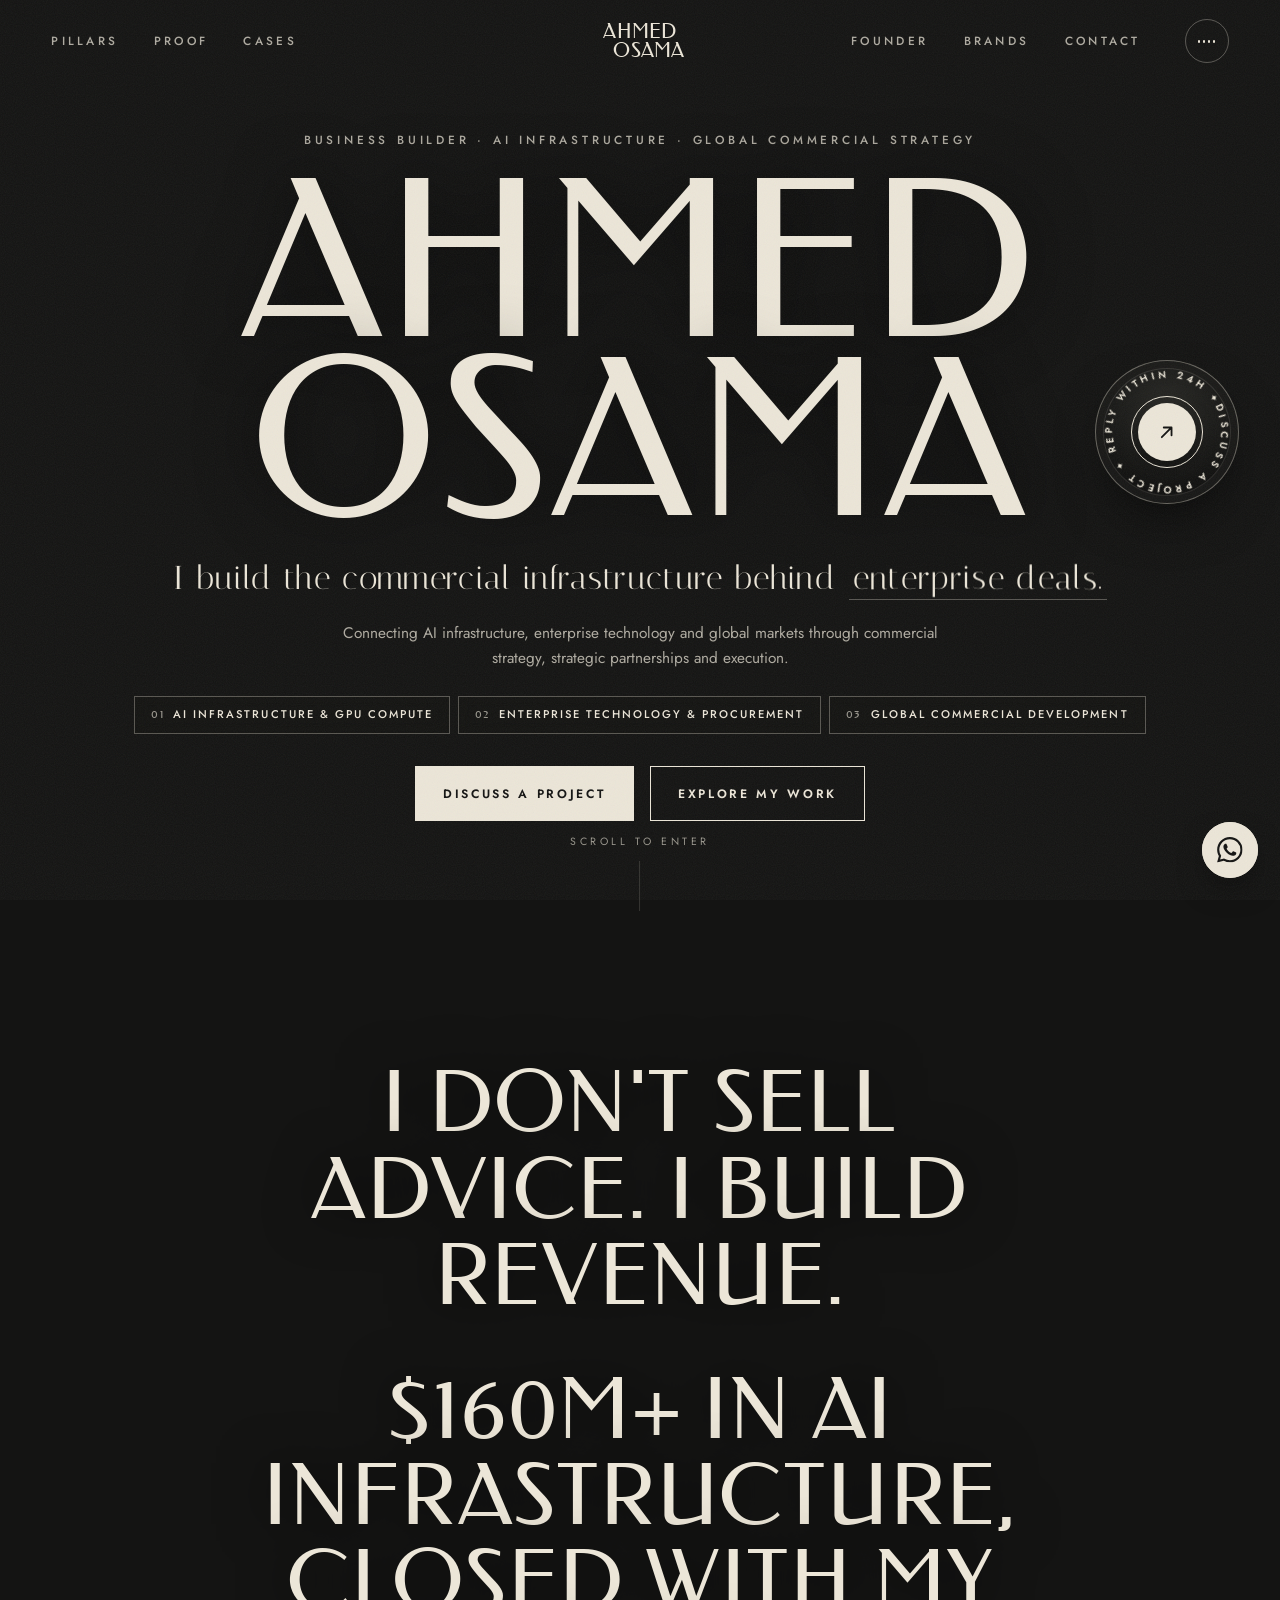
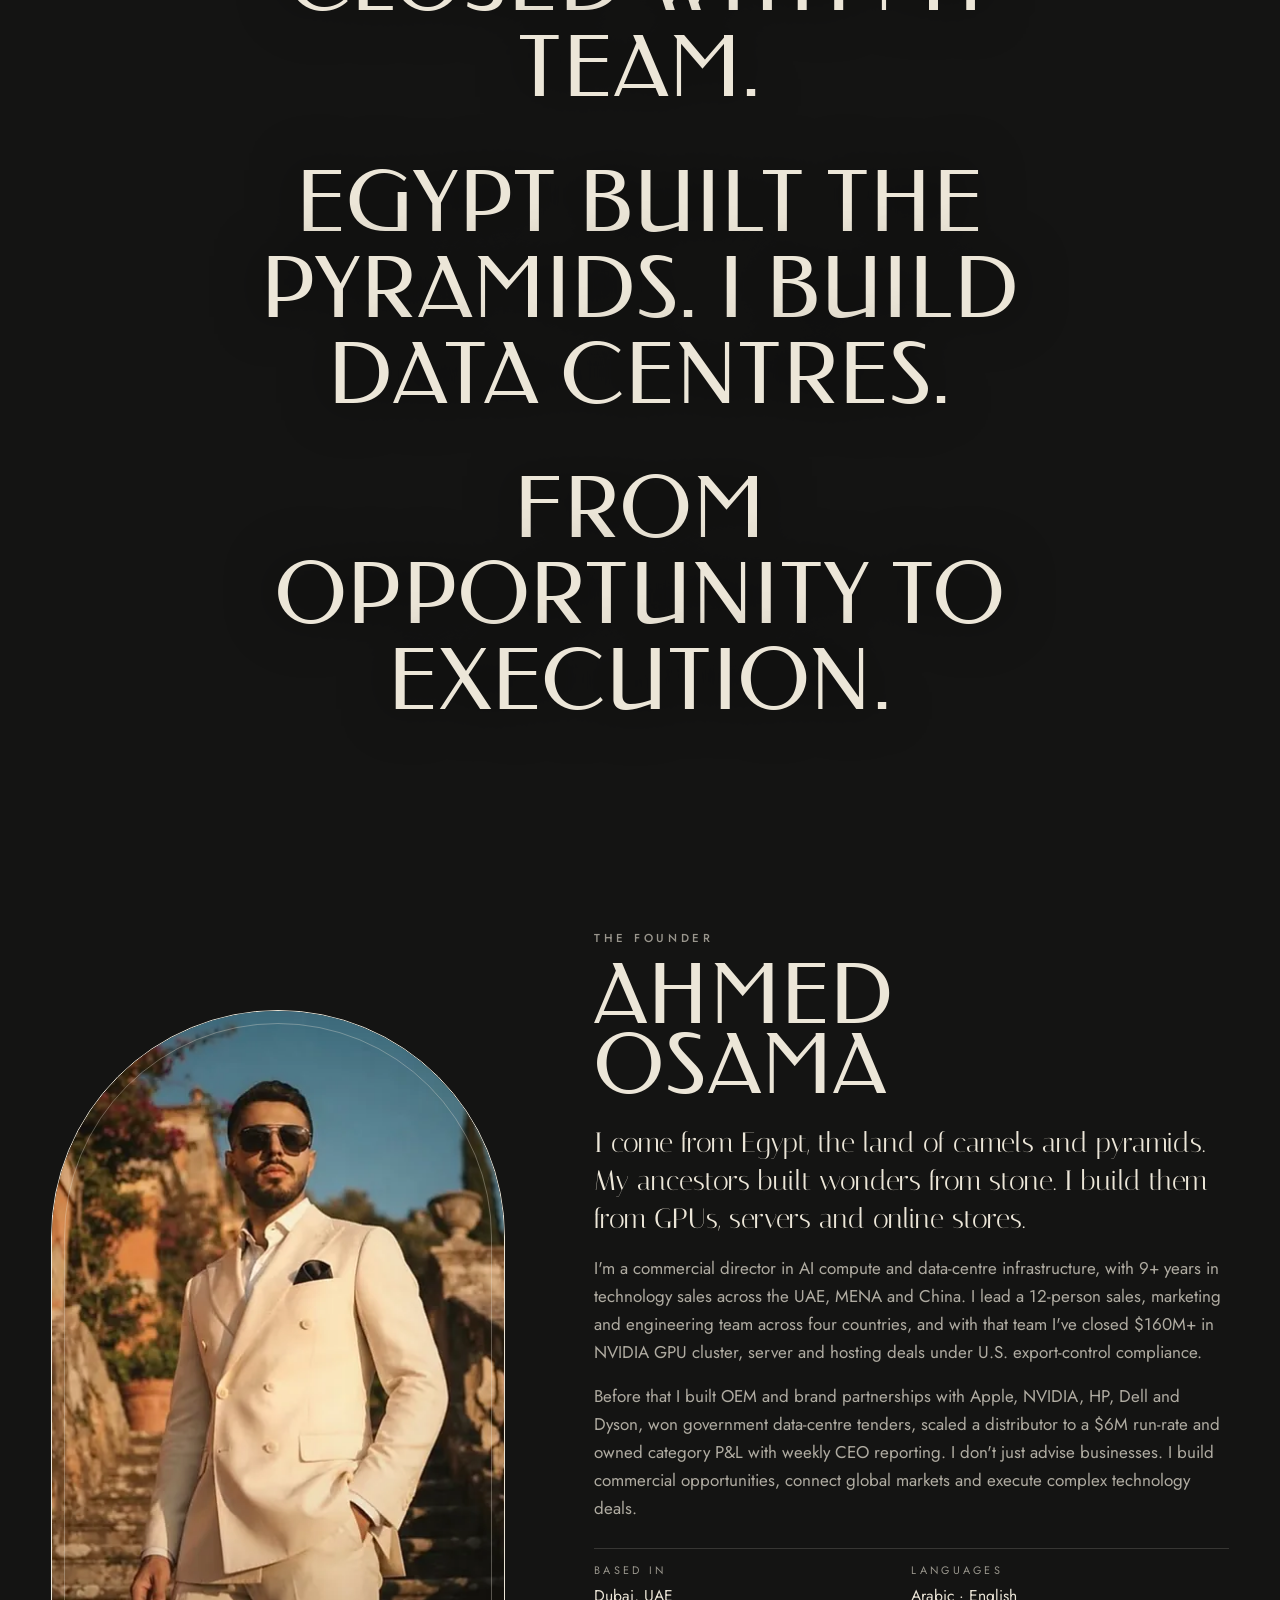
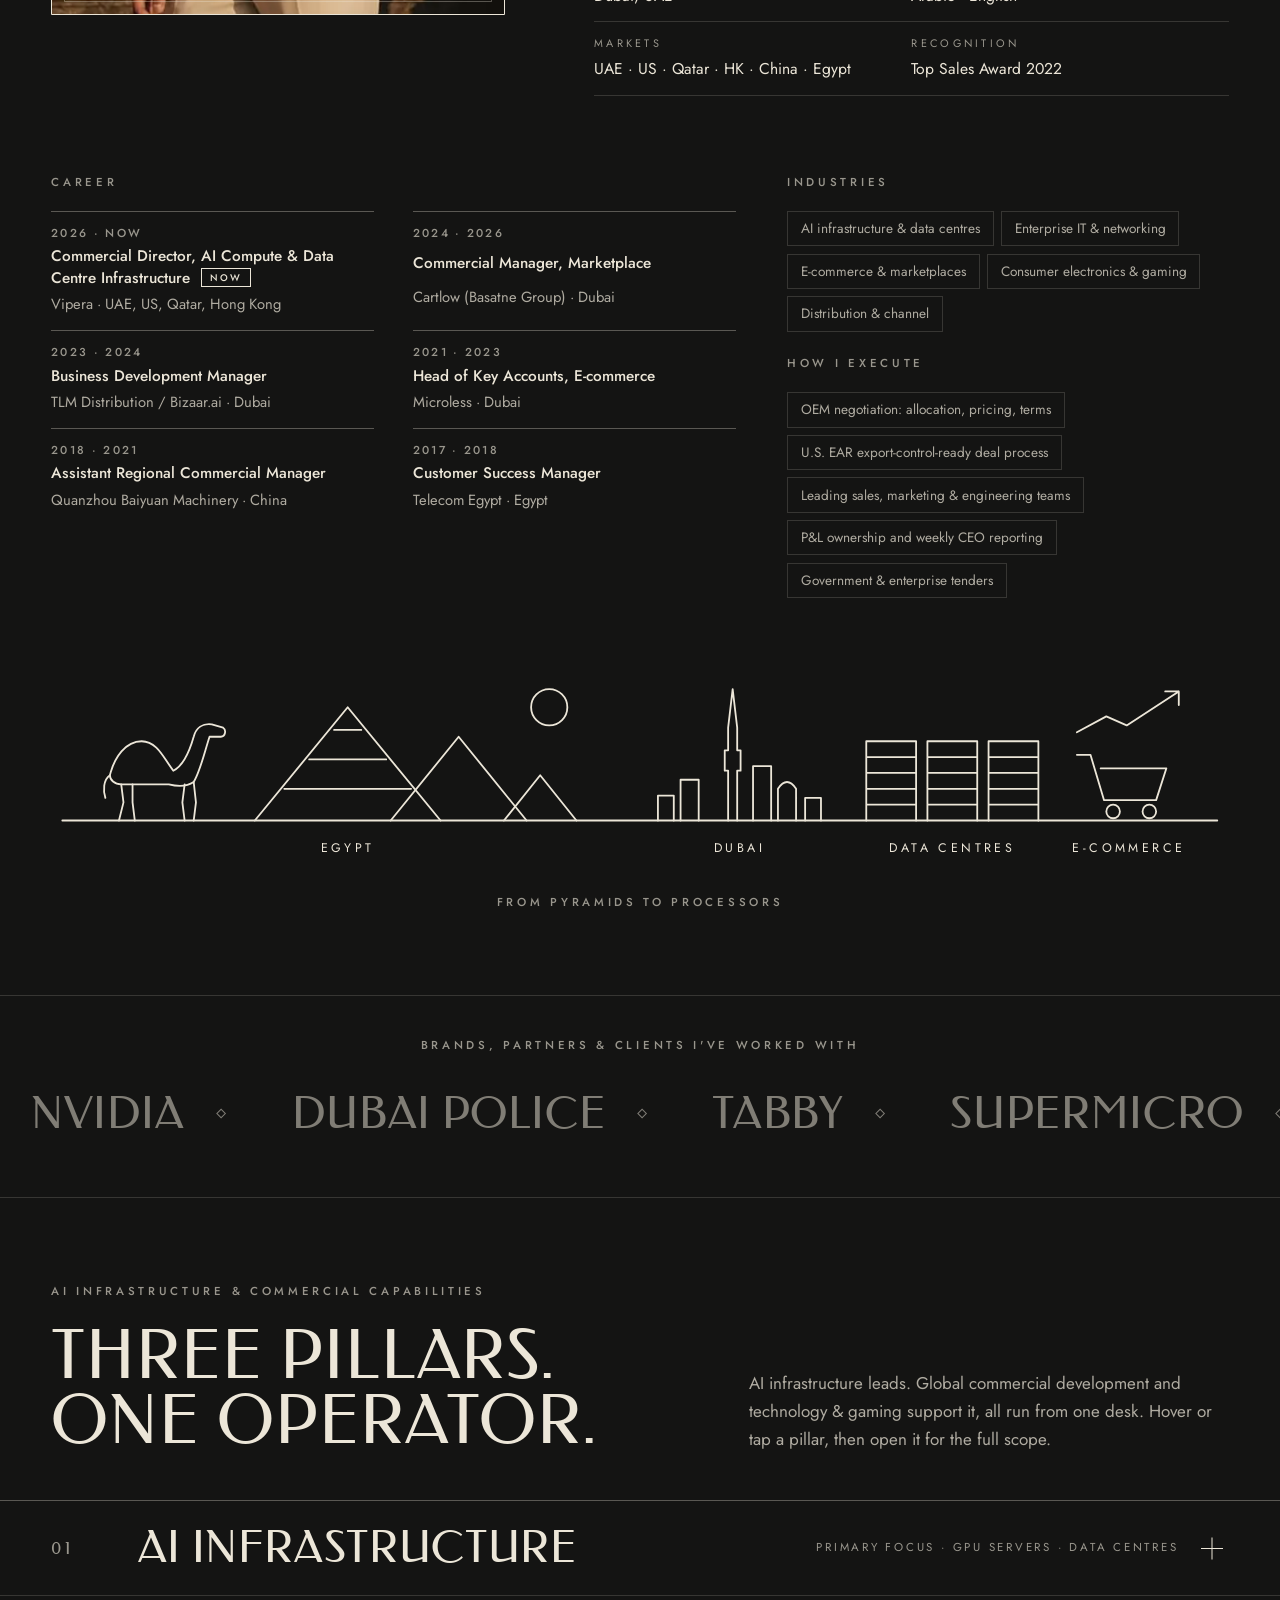
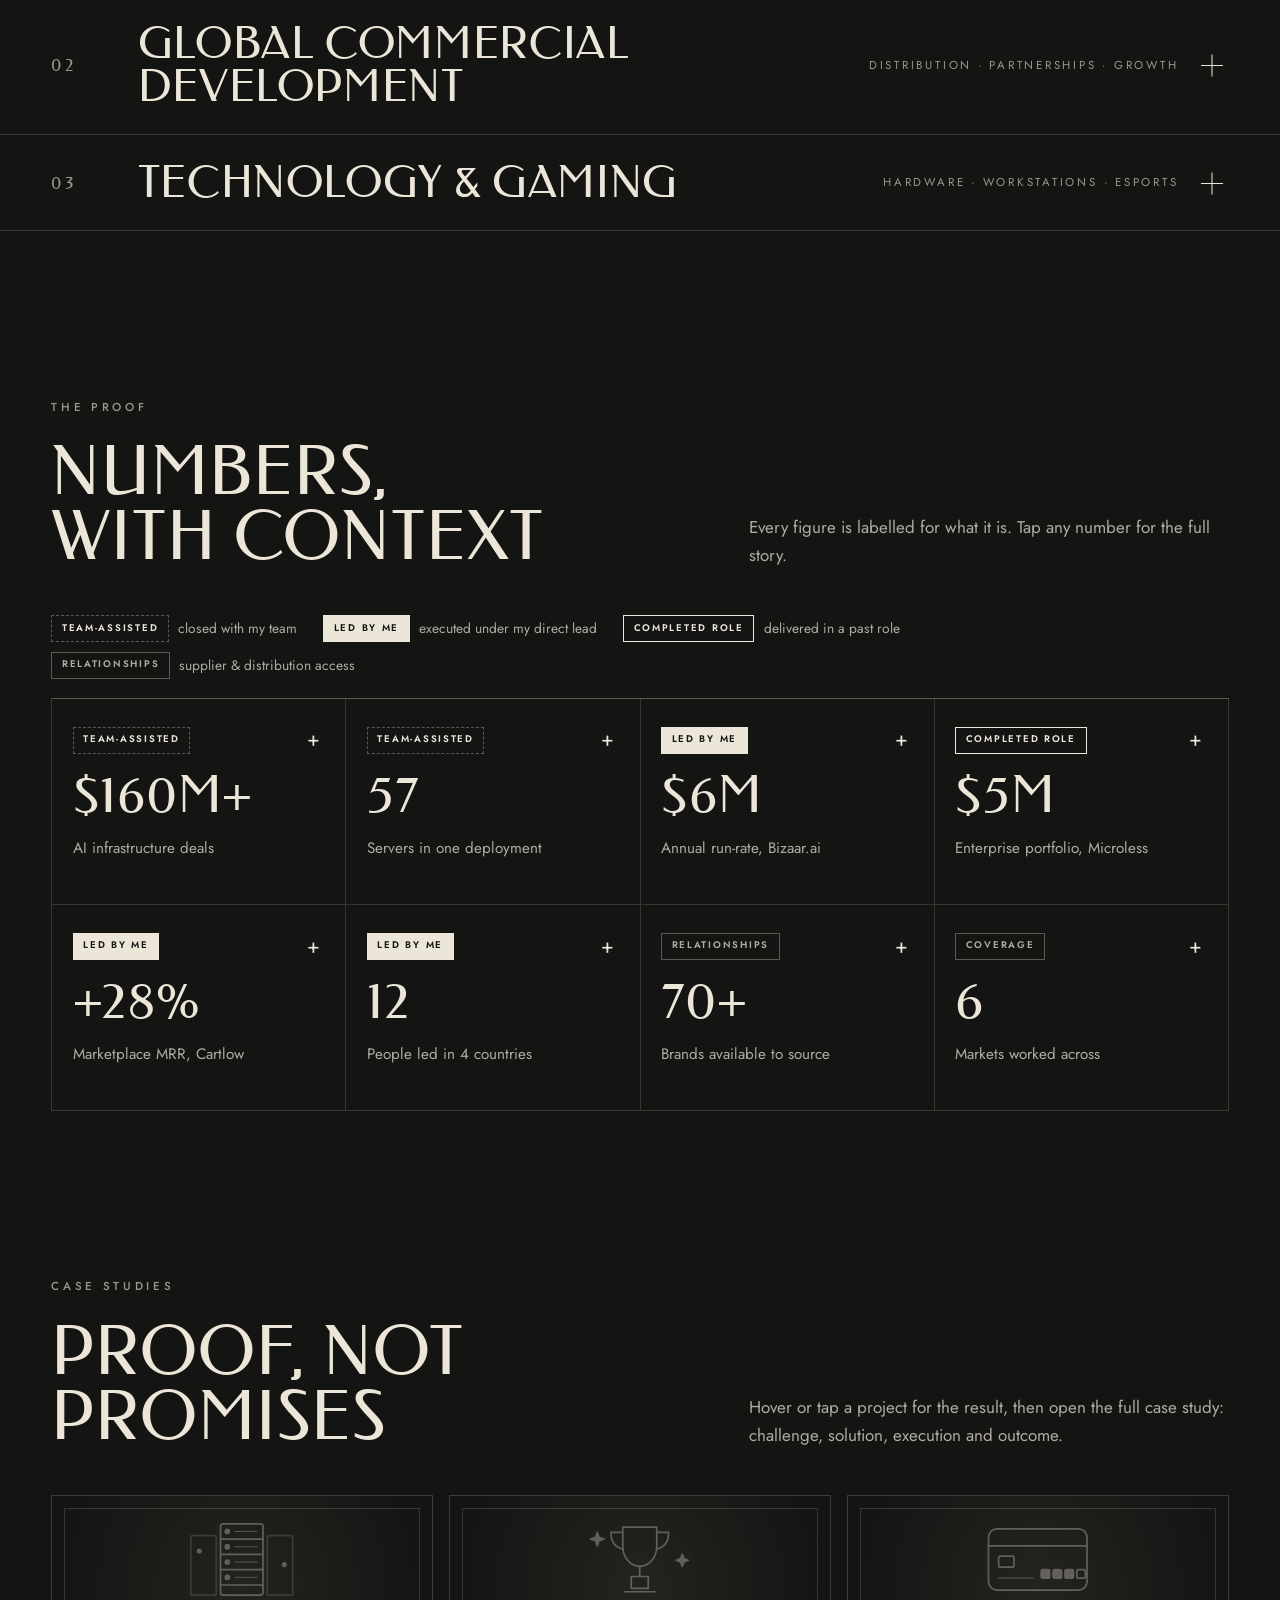
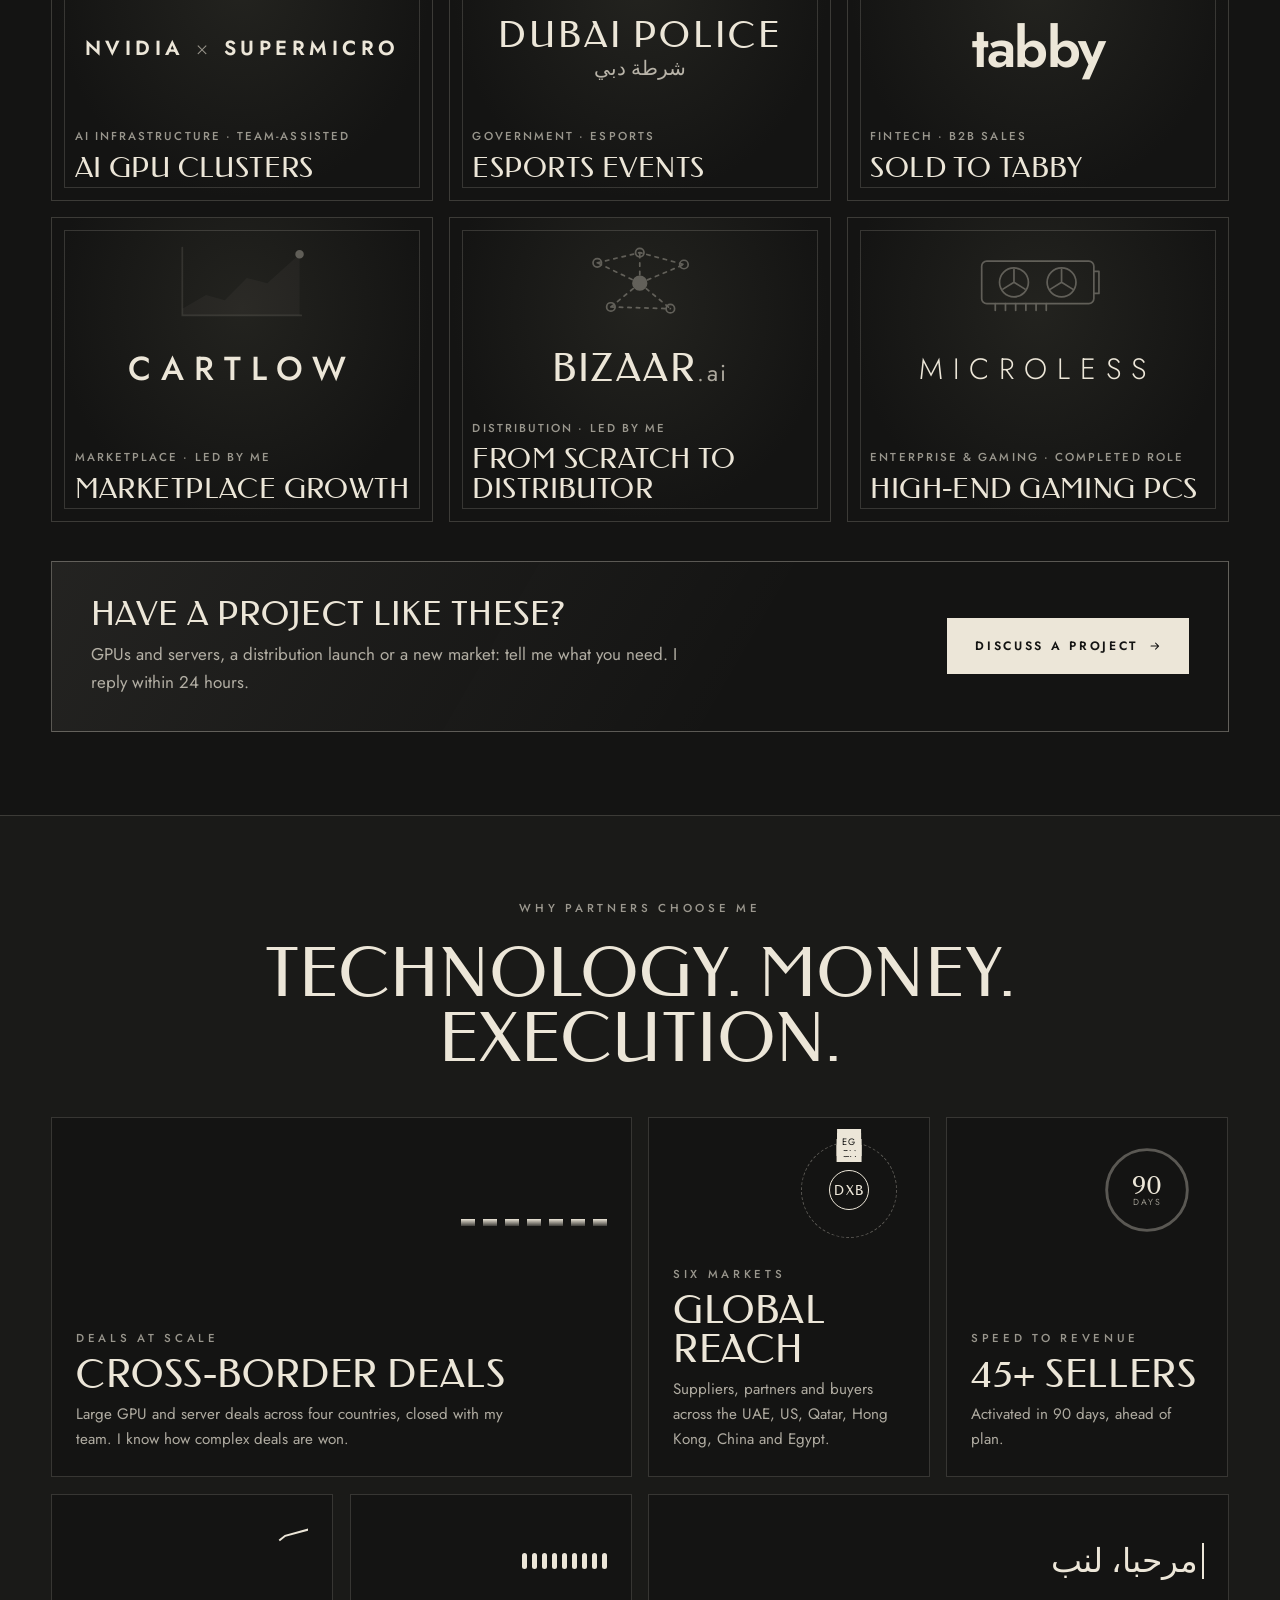
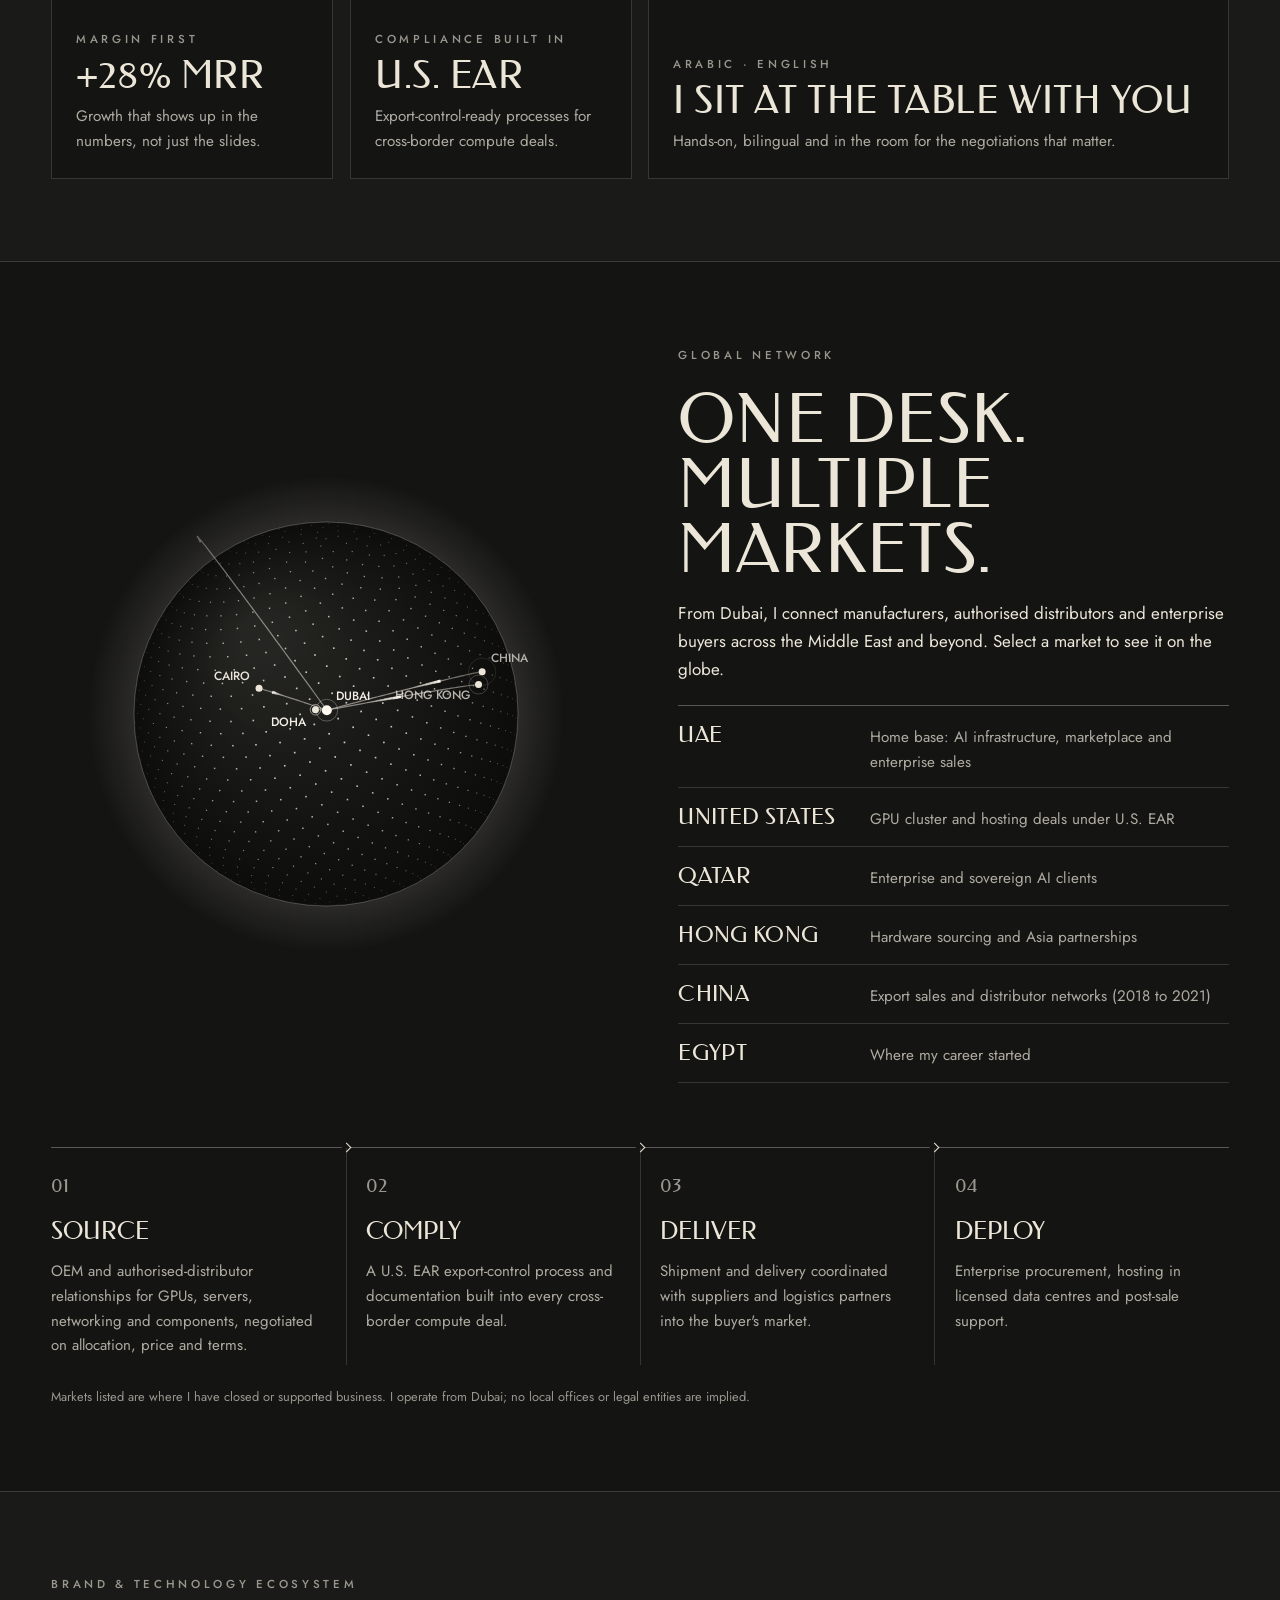
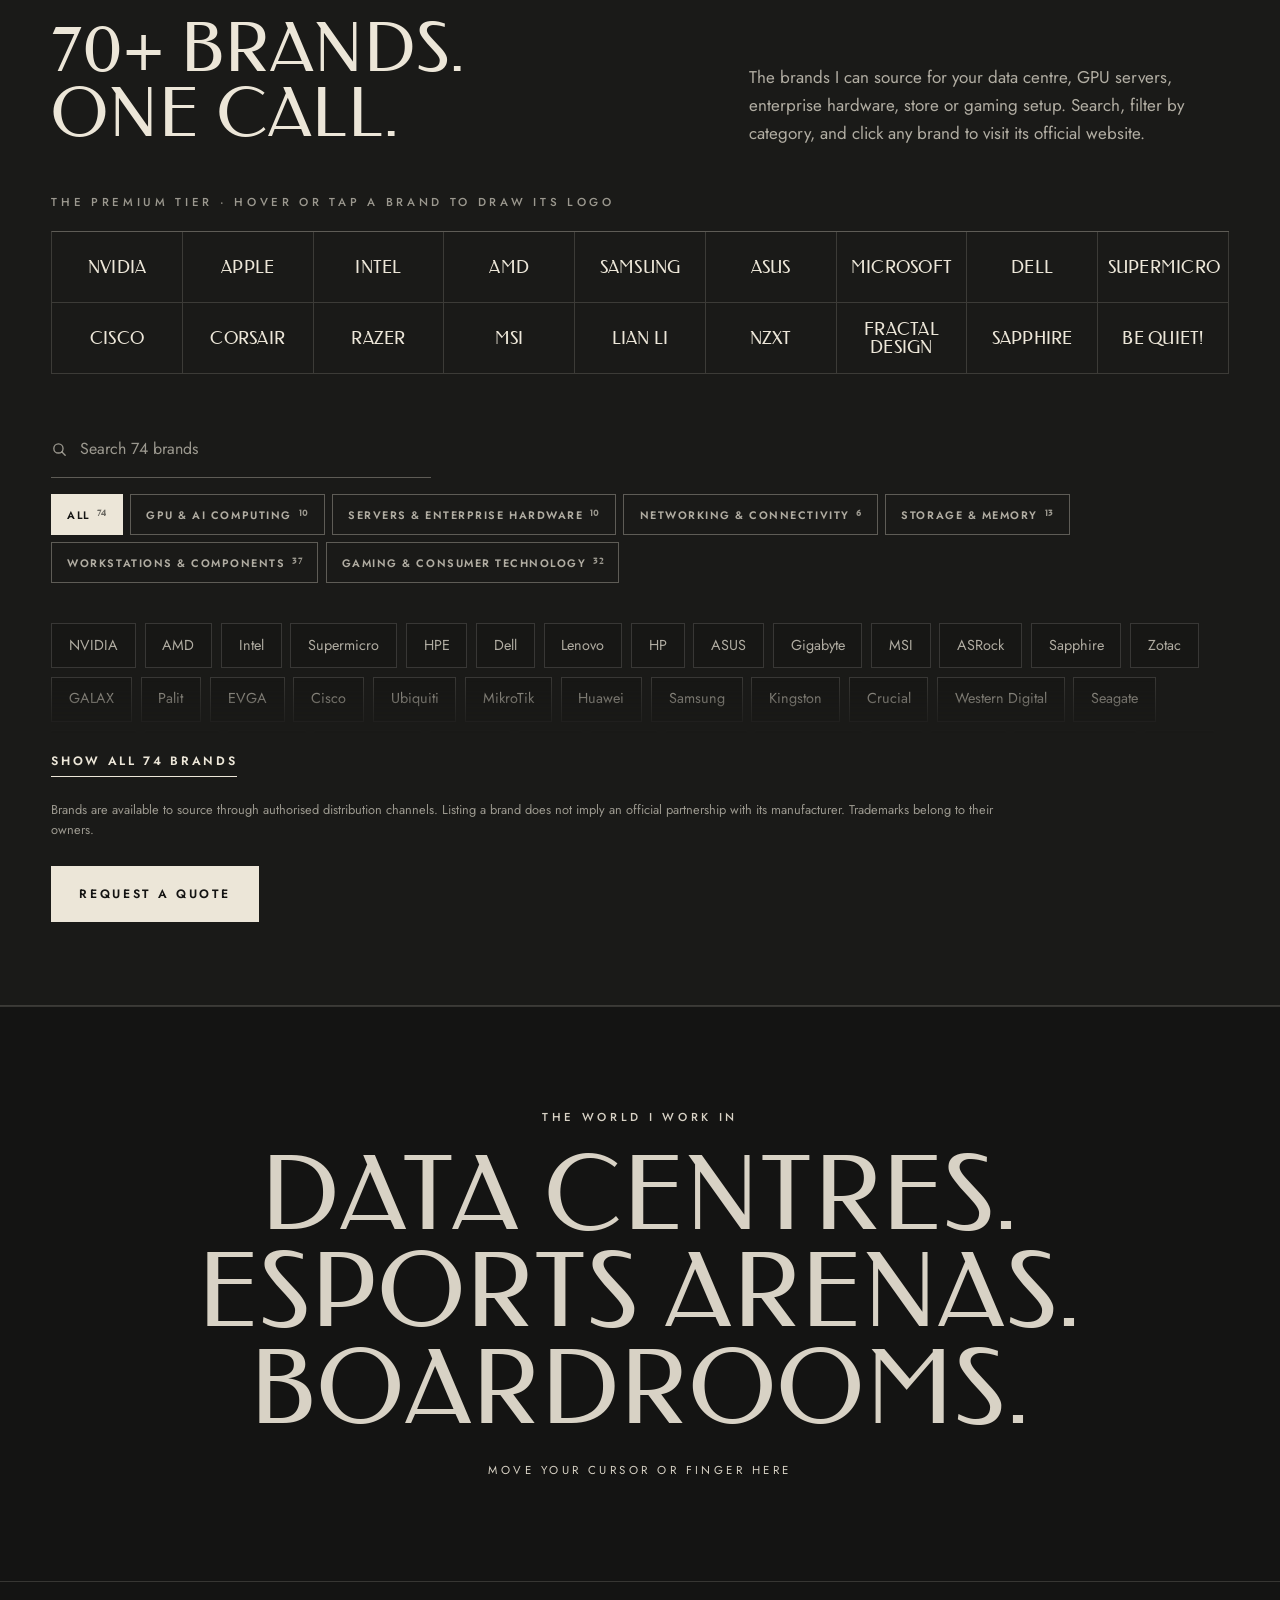
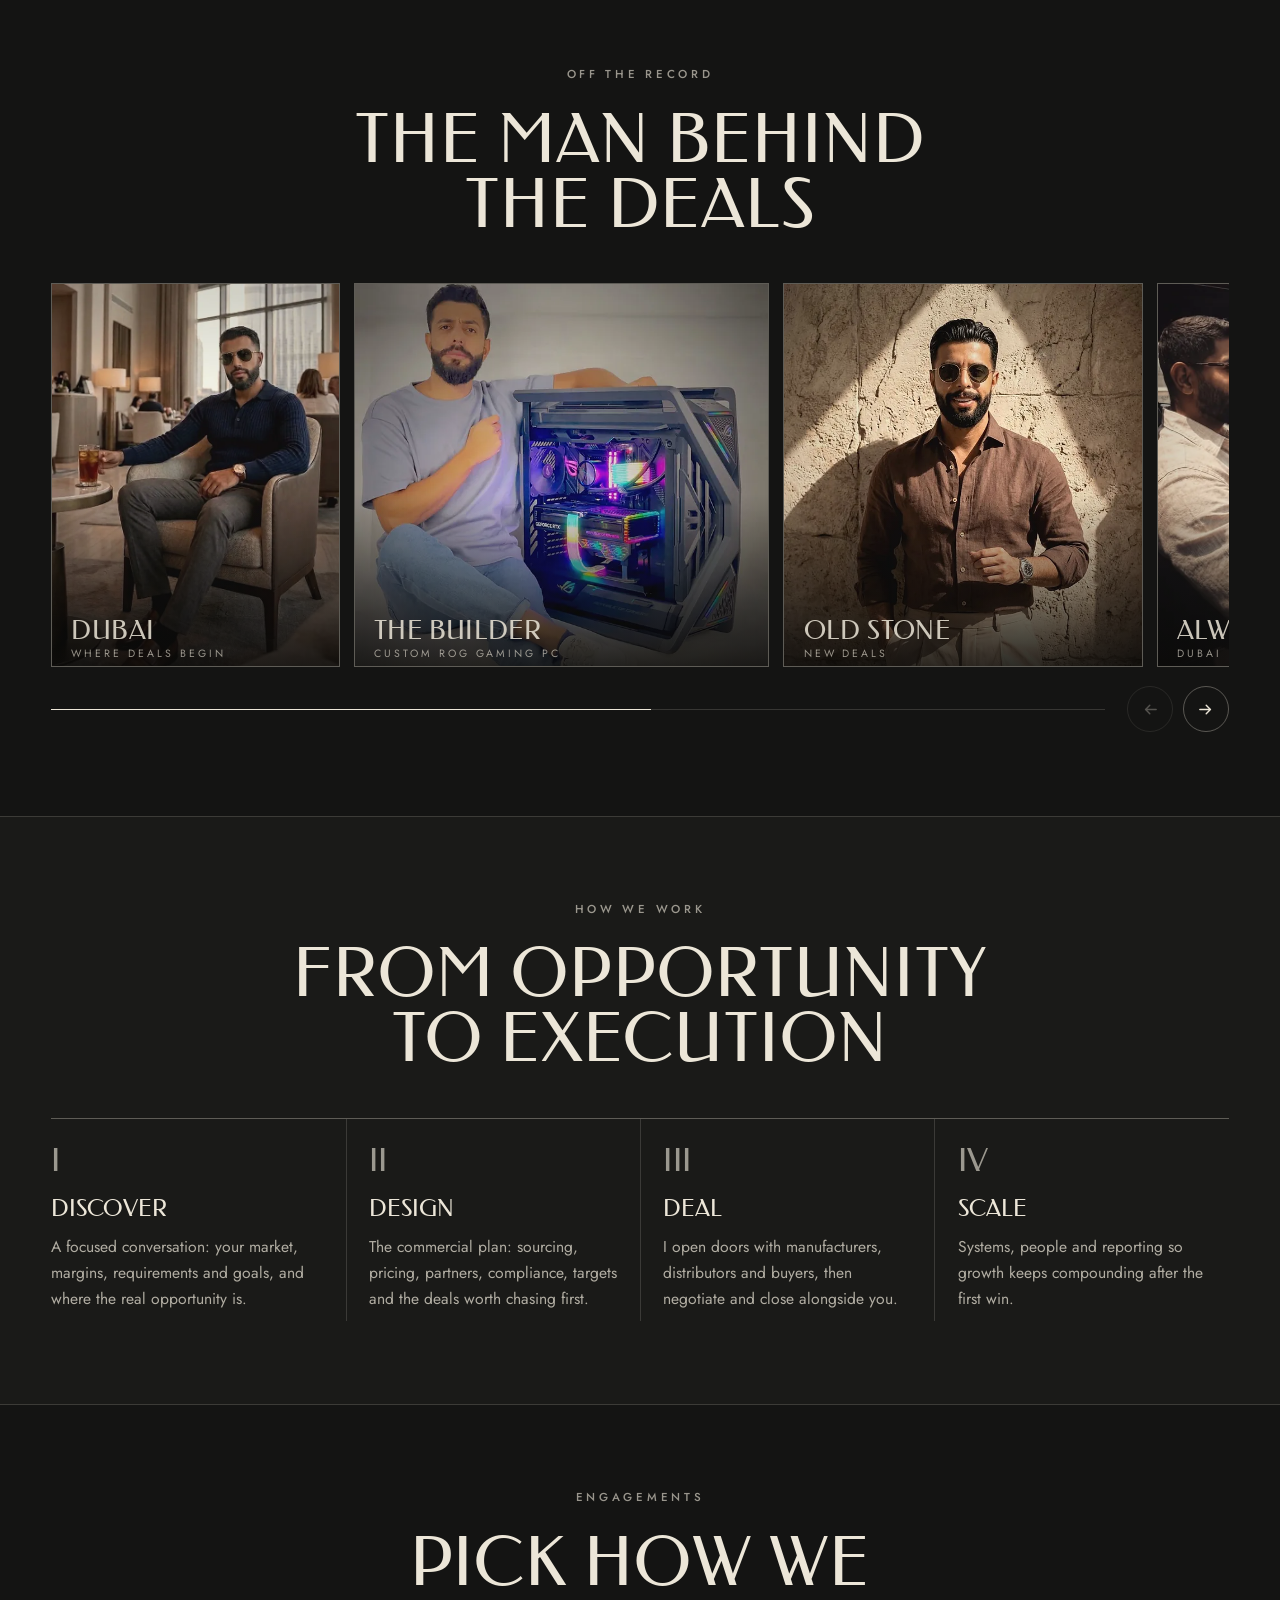
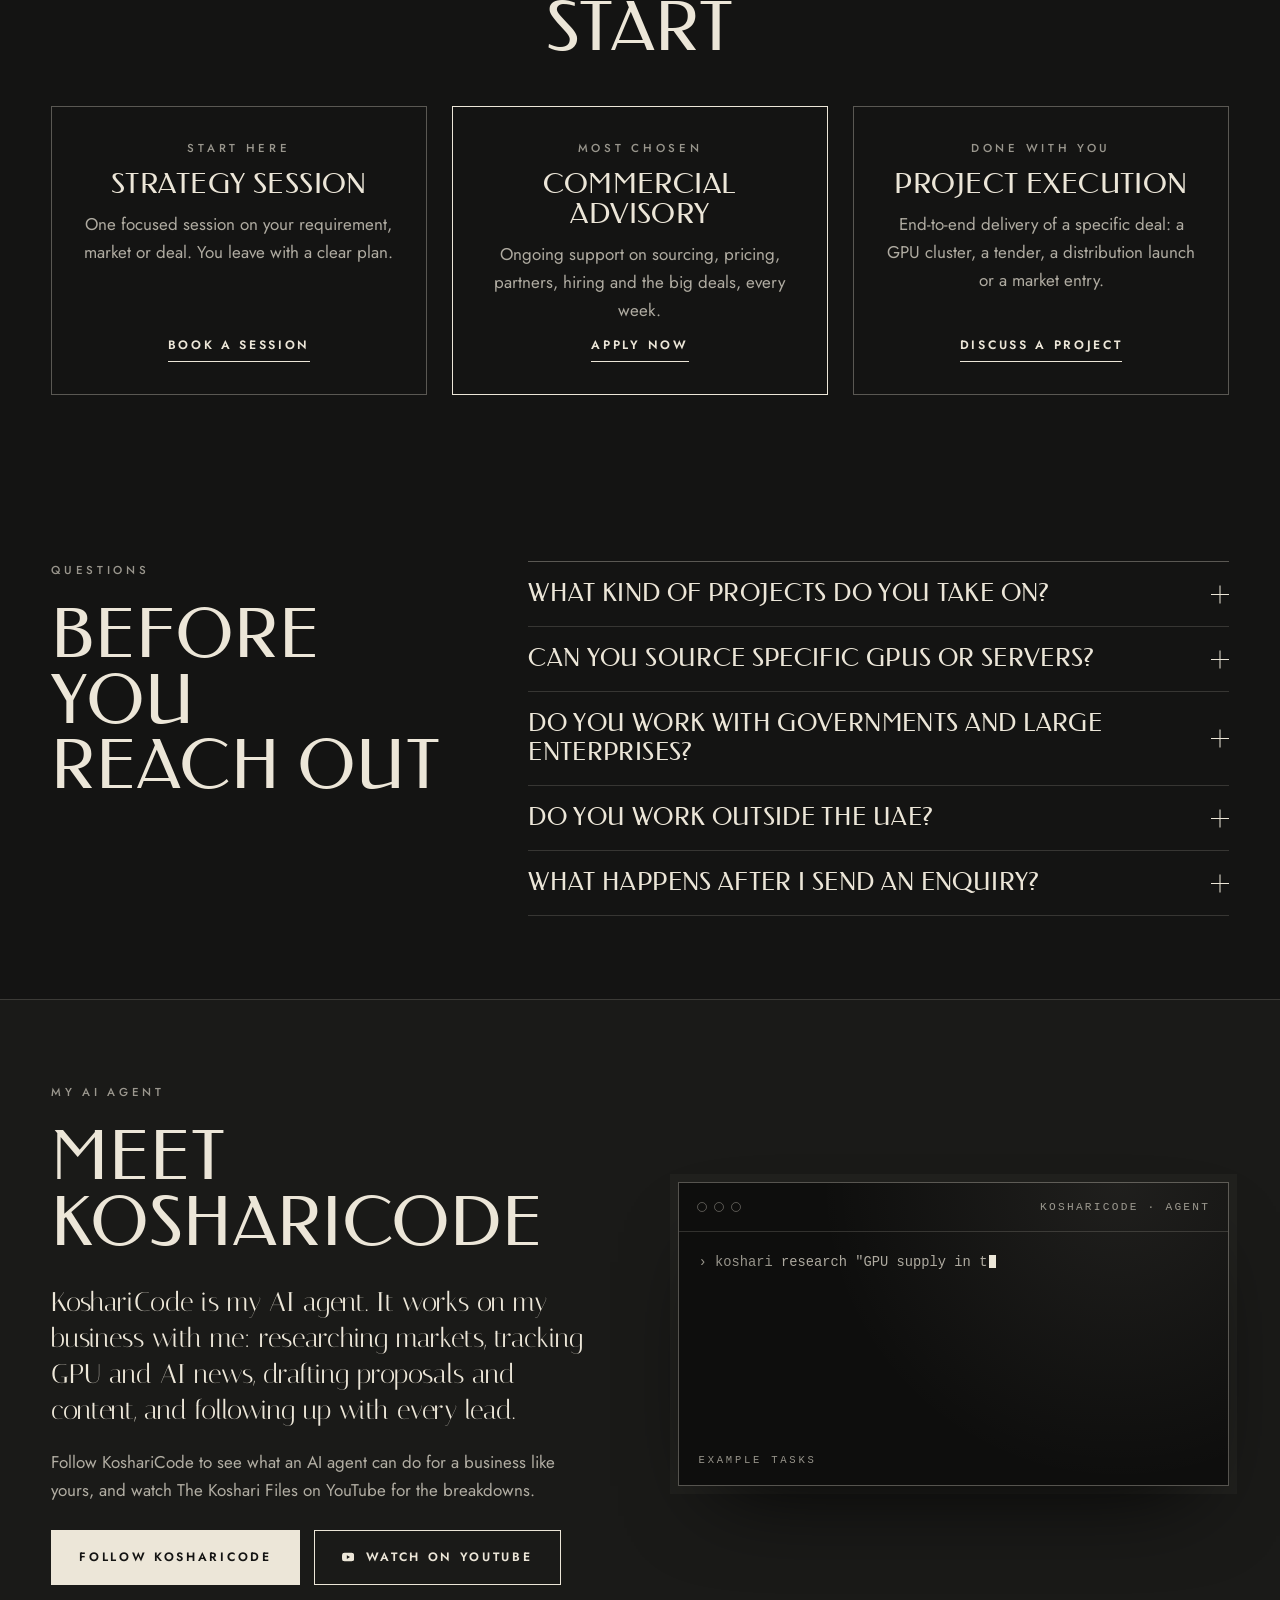
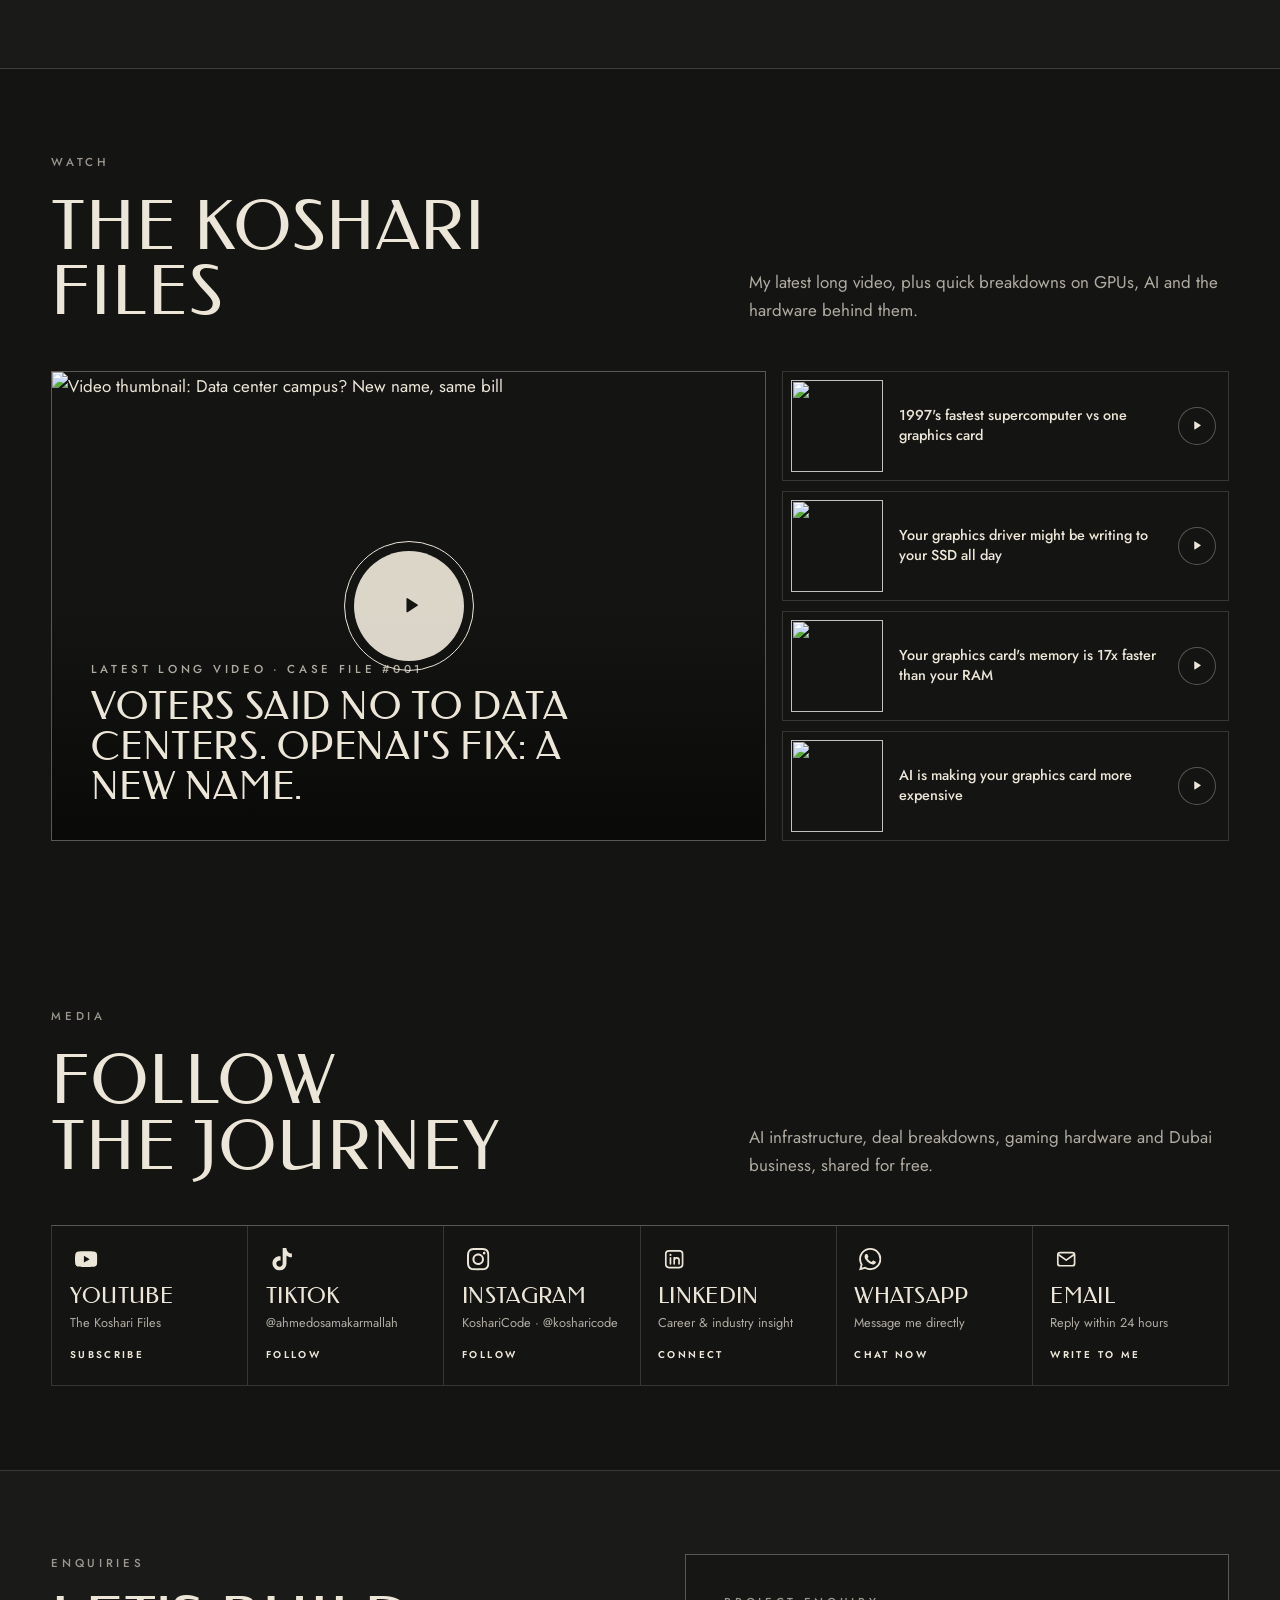
==== commit ddc2b218: "Structured data: add Ahmed Abdelatty / Ahmed Osama Abdelatty as alternate names Search-only aliases " ====
--- a/index.html
+++ b/index.html
@@ -58,7 +58,9 @@
       "url": "https://aokcycle.github.io/",
       "name": "Ahmed Osama",
       "alternateName": [
-        "Ahmed Osama Karm"
+        "Ahmed Osama Karm",
+        "Ahmed Abdelatty",
+        "Ahmed Osama Abdelatty"
       ],
       "inLanguage": "en",
       "publisher": {
@@ -94,7 +96,9 @@
       "@id": "https://aokcycle.github.io/#ahmed",
       "name": "Ahmed Osama",
       "alternateName": [
-        "Ahmed Osama Karm"
+        "Ahmed Osama Karm",
+        "Ahmed Abdelatty",
+        "Ahmed Osama Abdelatty"
       ],
       "url": "https://aokcycle.github.io/",
       "image": "https://aokcycle.github.io/assets/me/headshot.jpg",
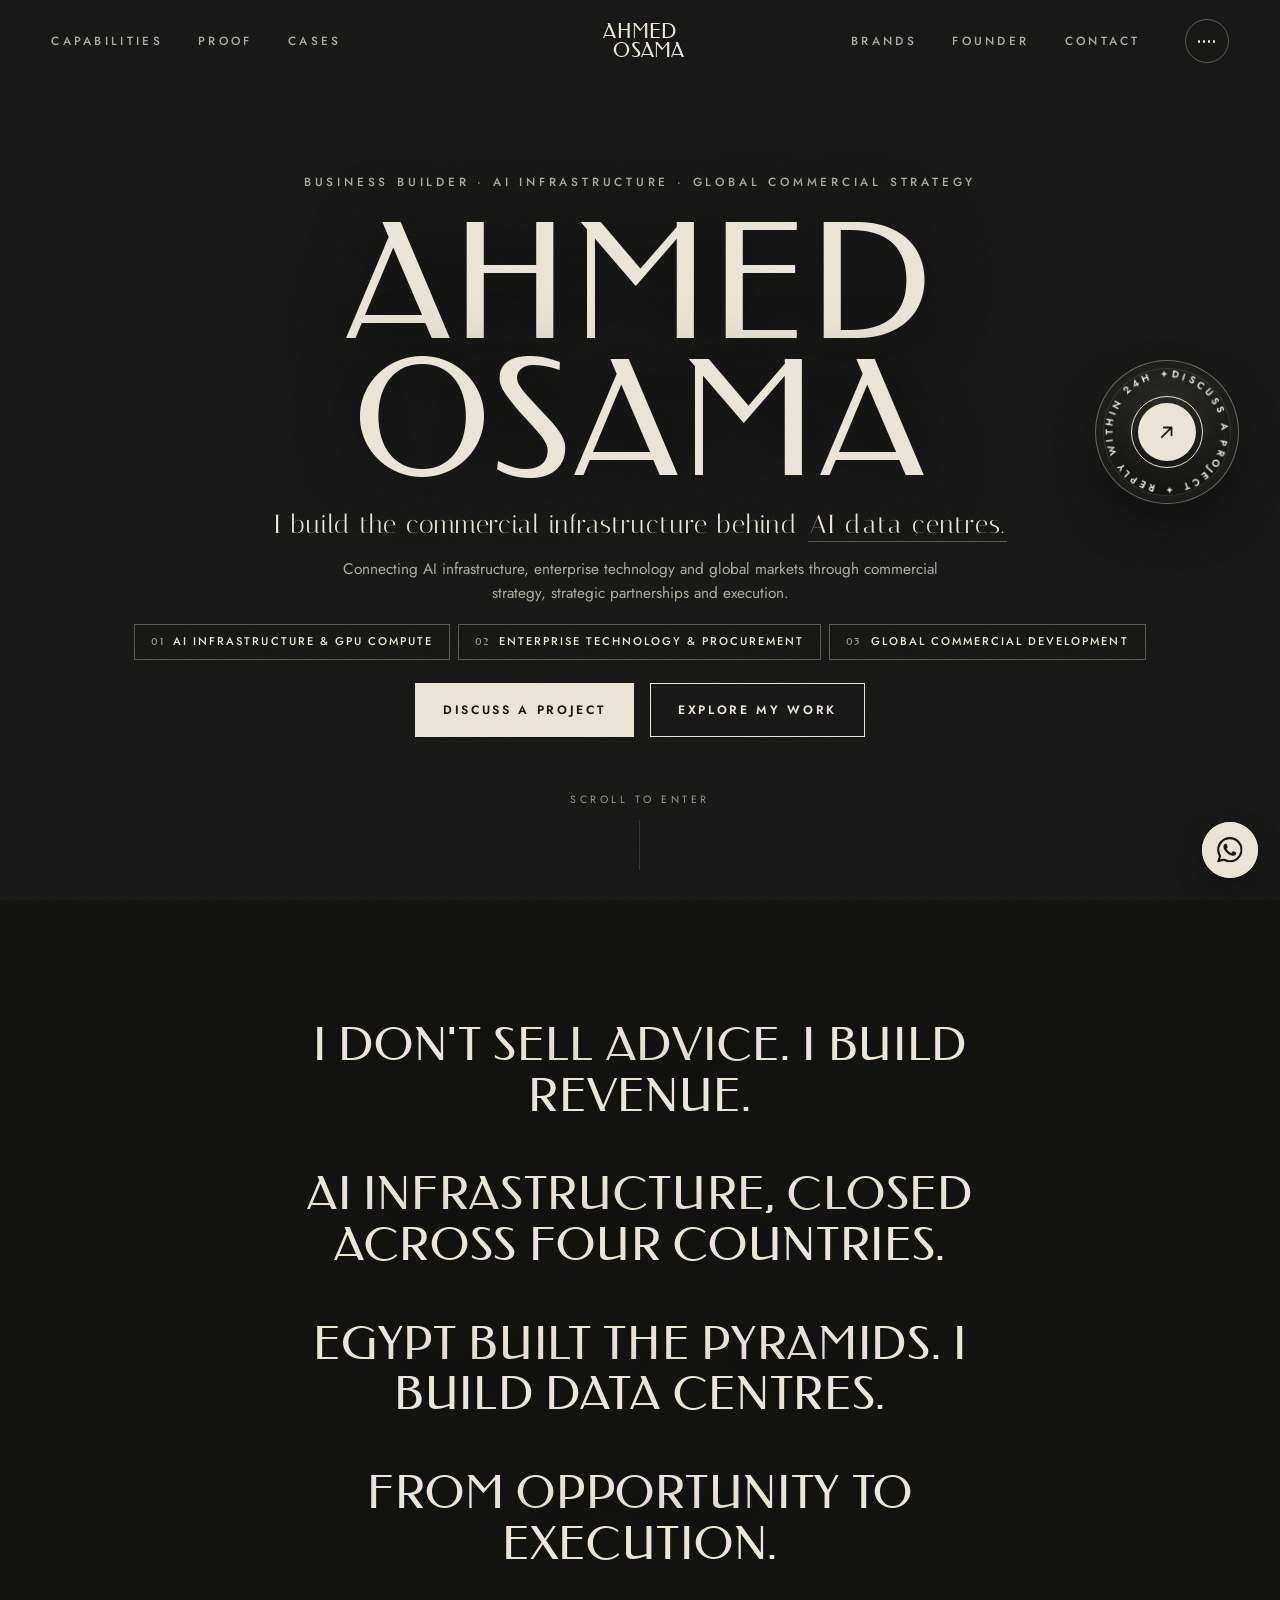
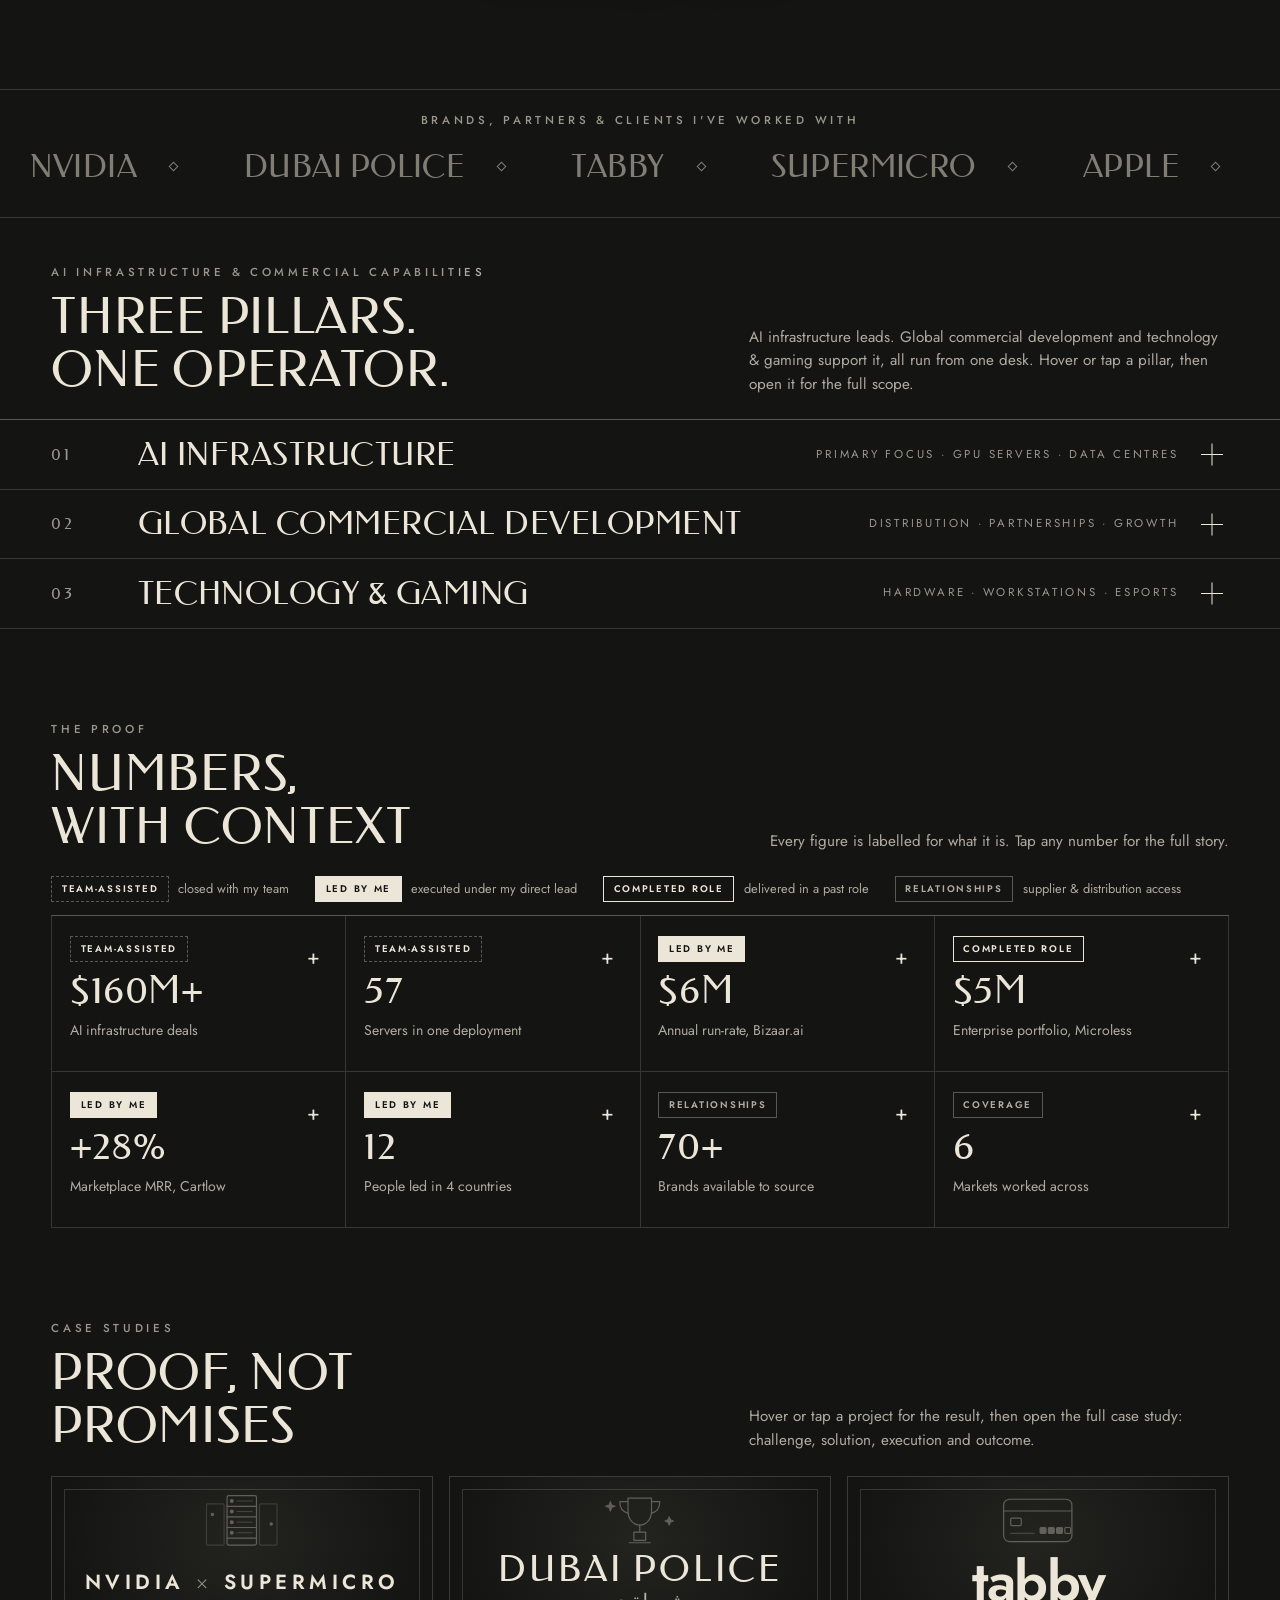
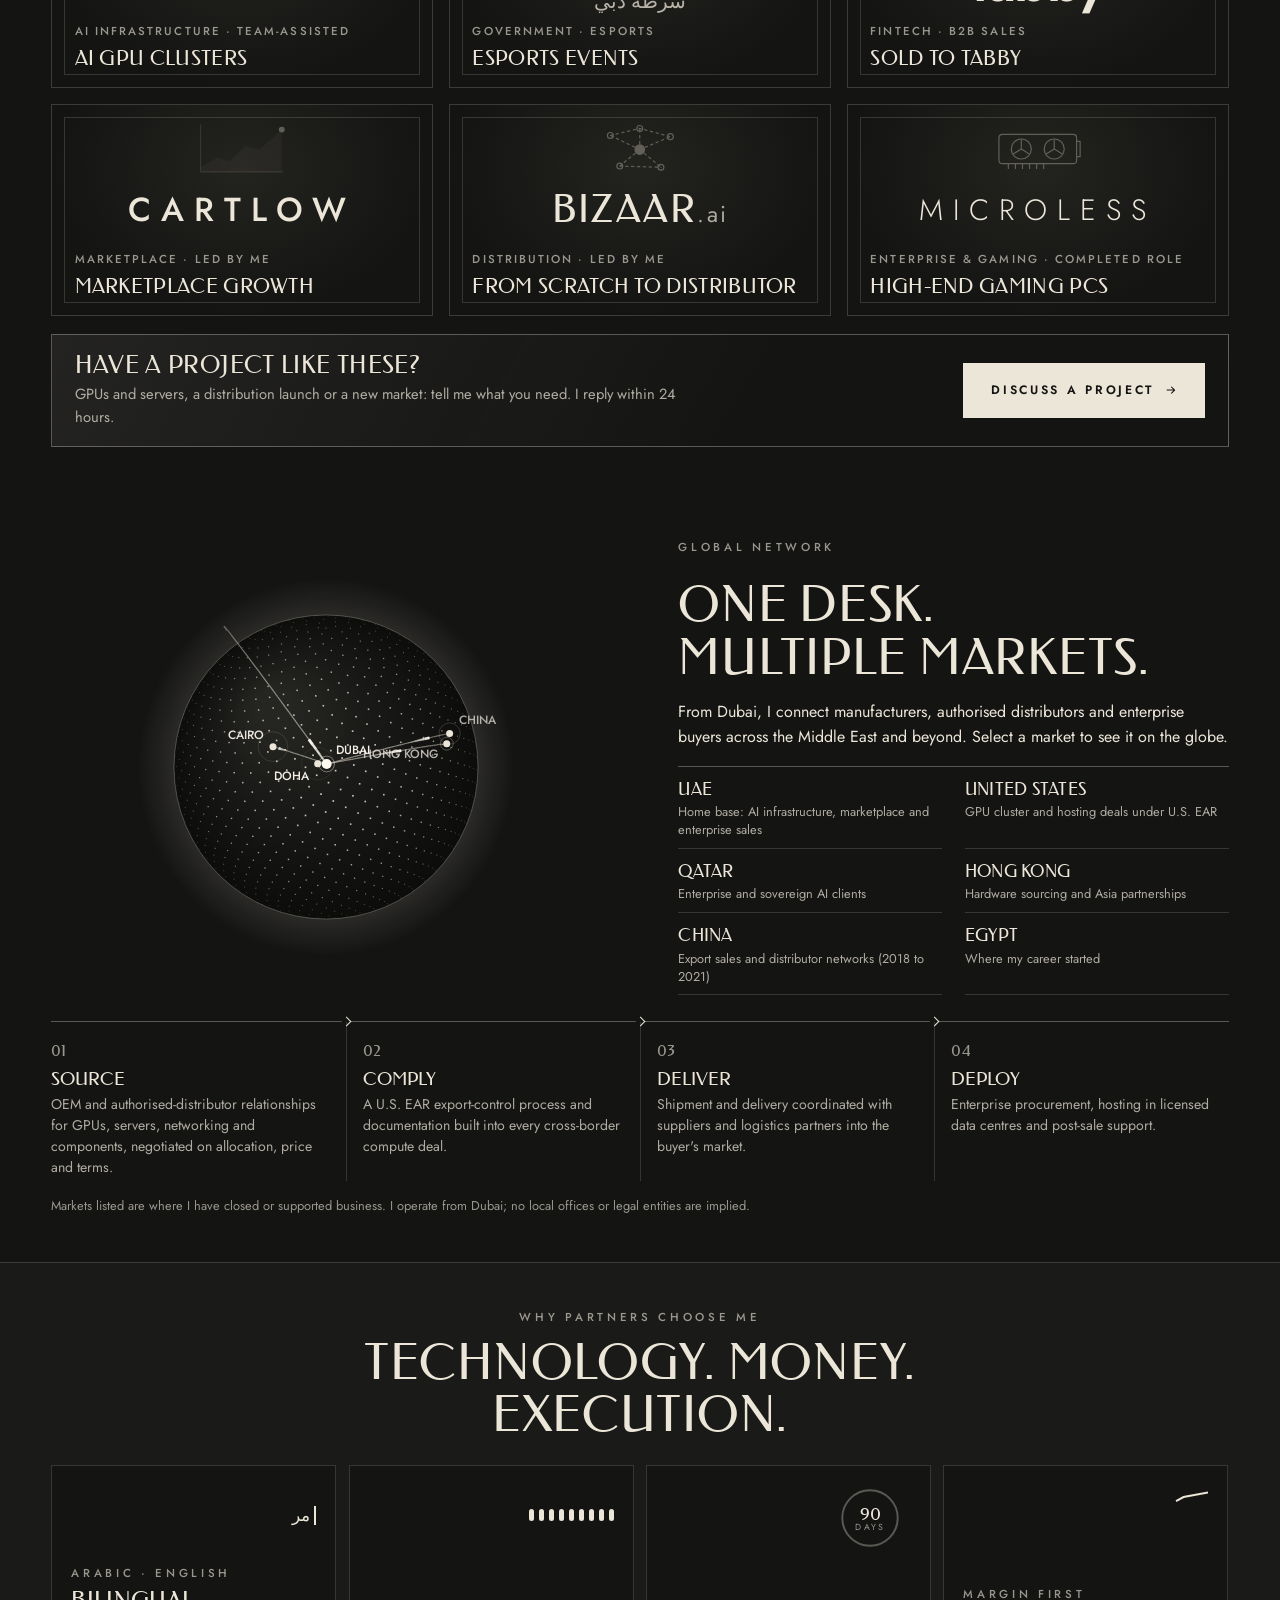
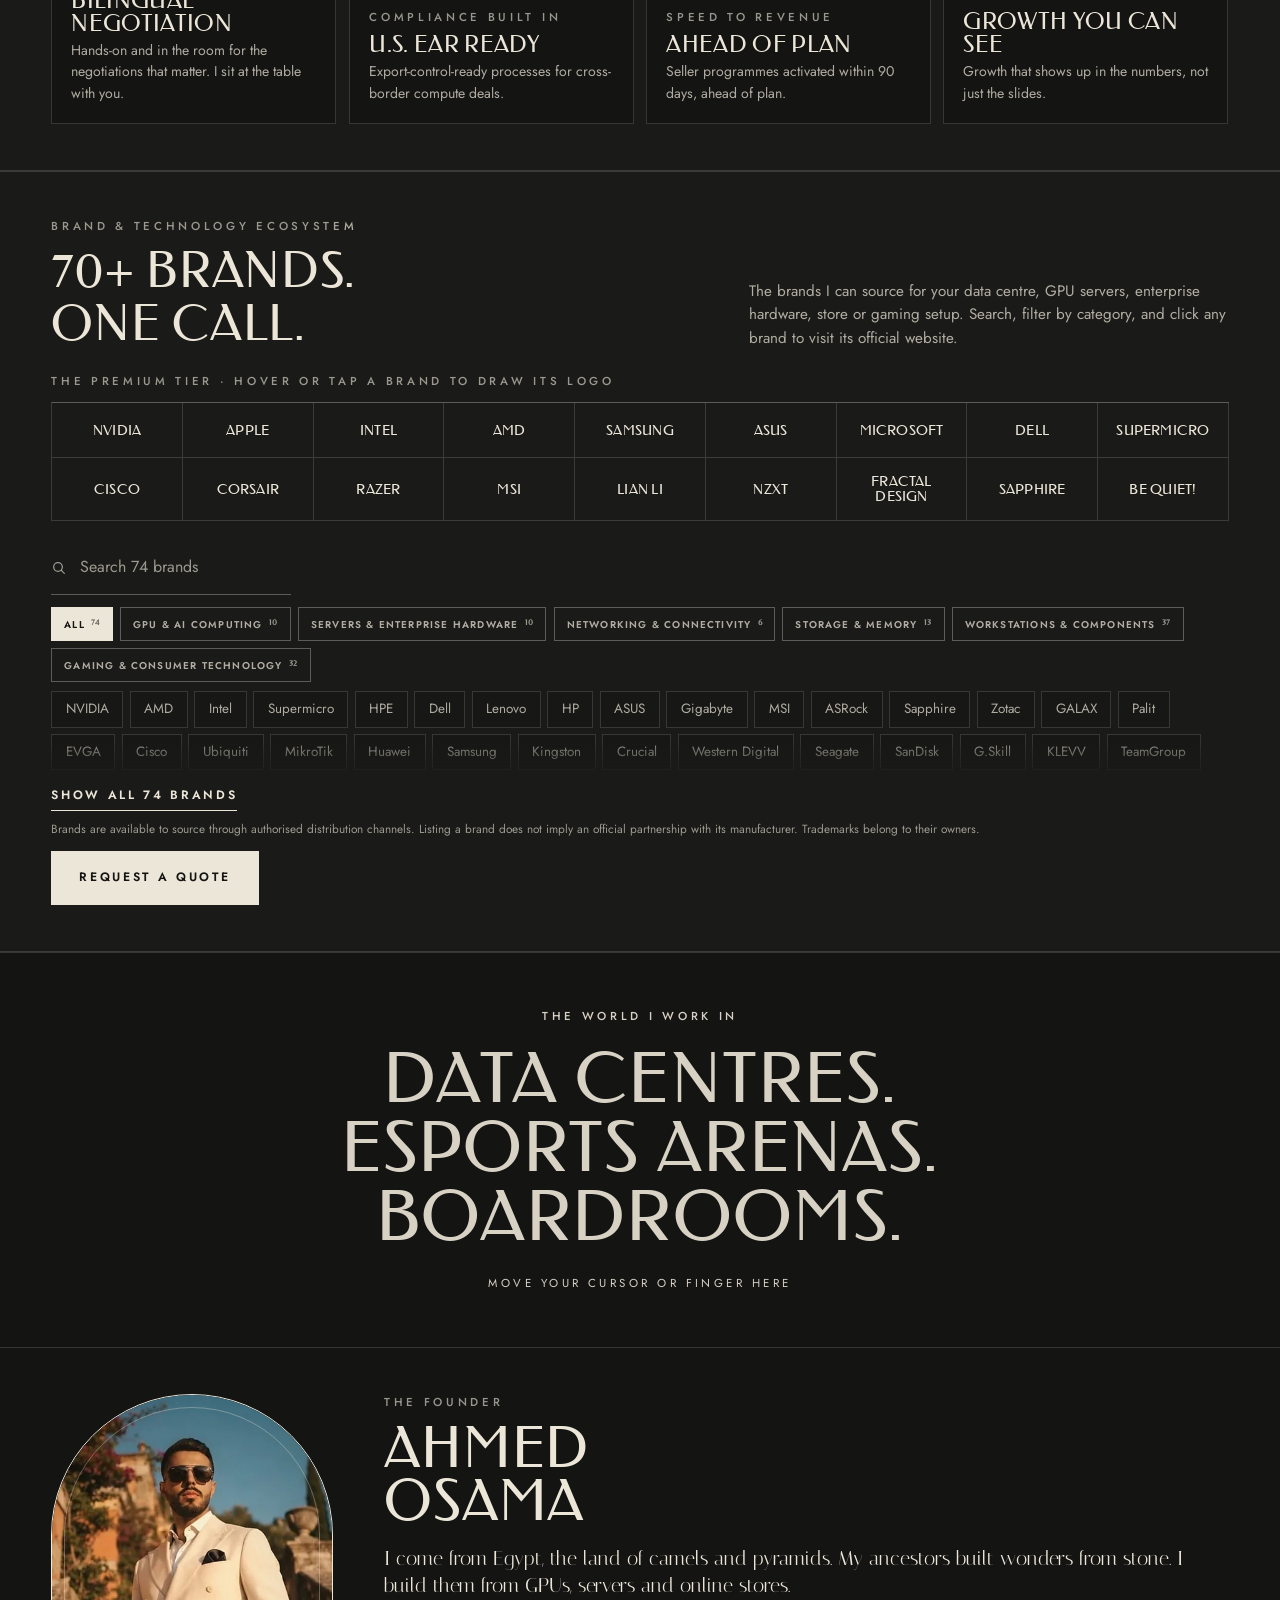
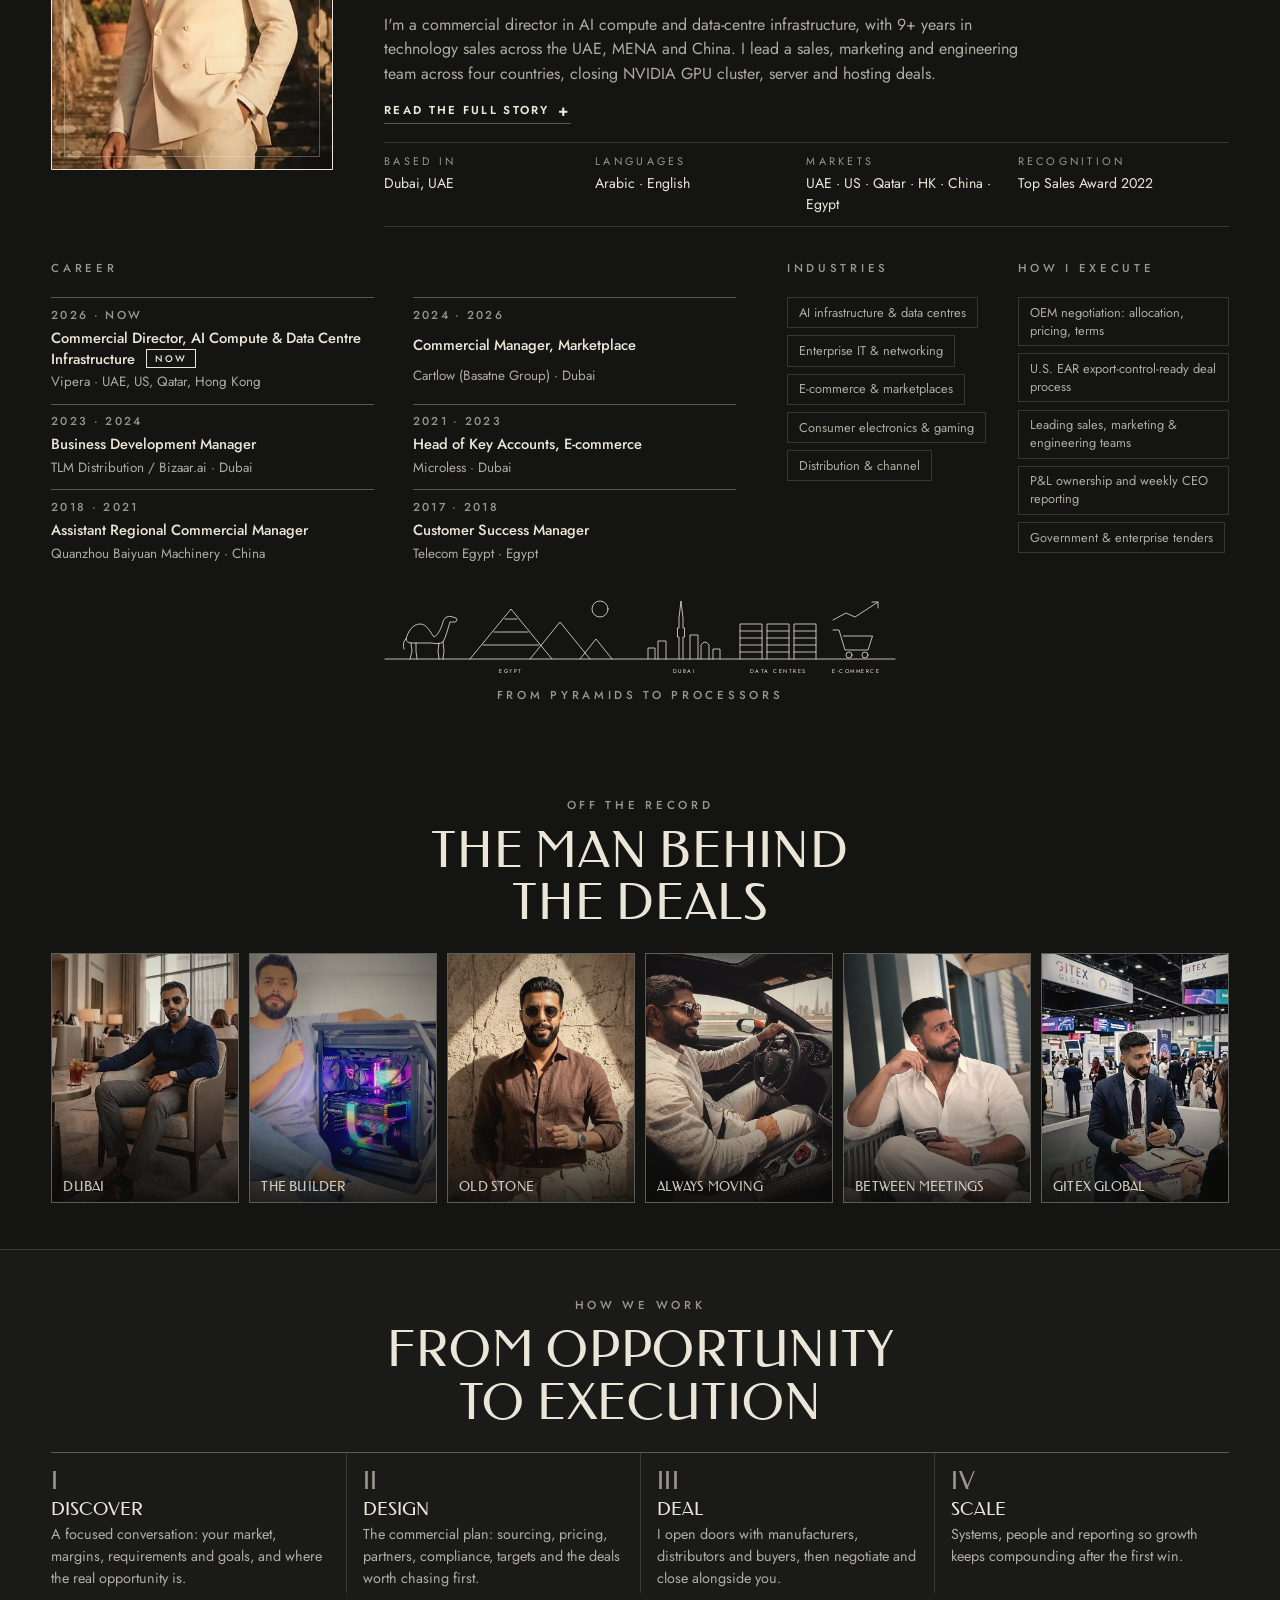
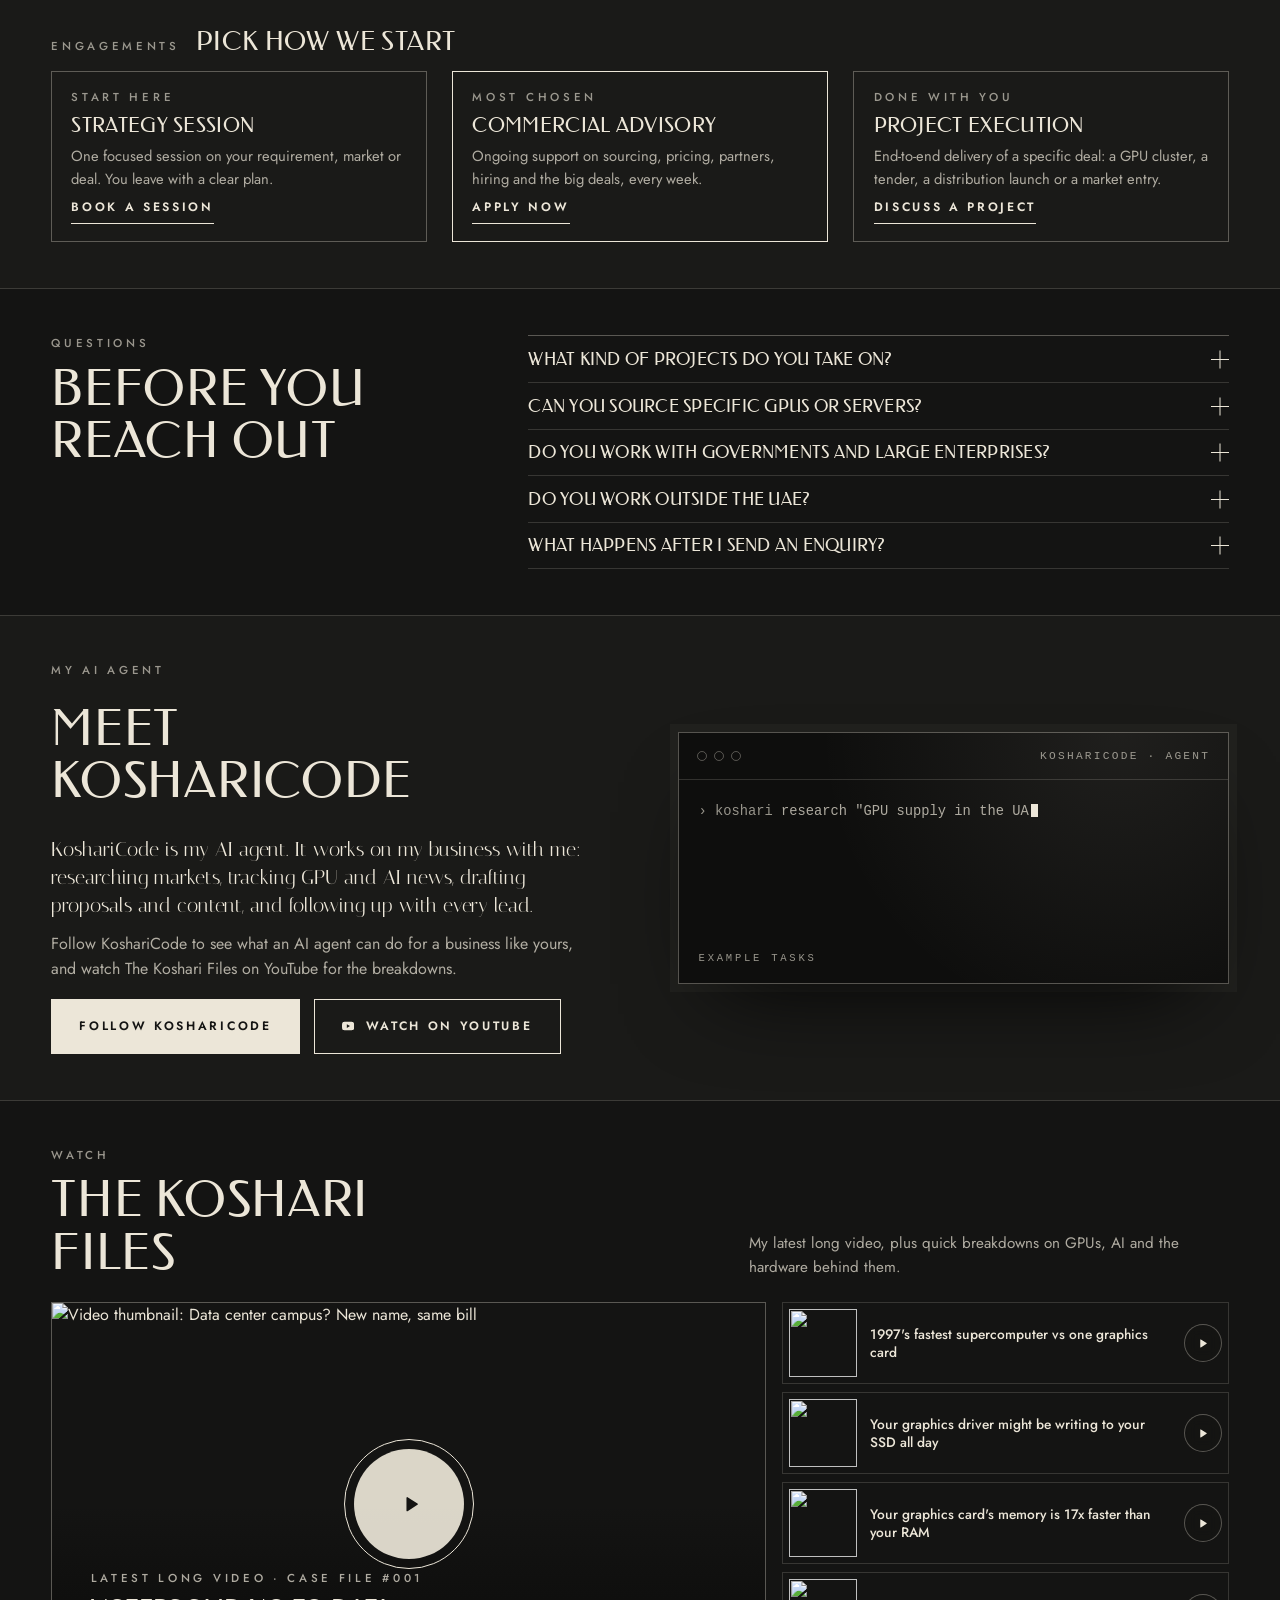
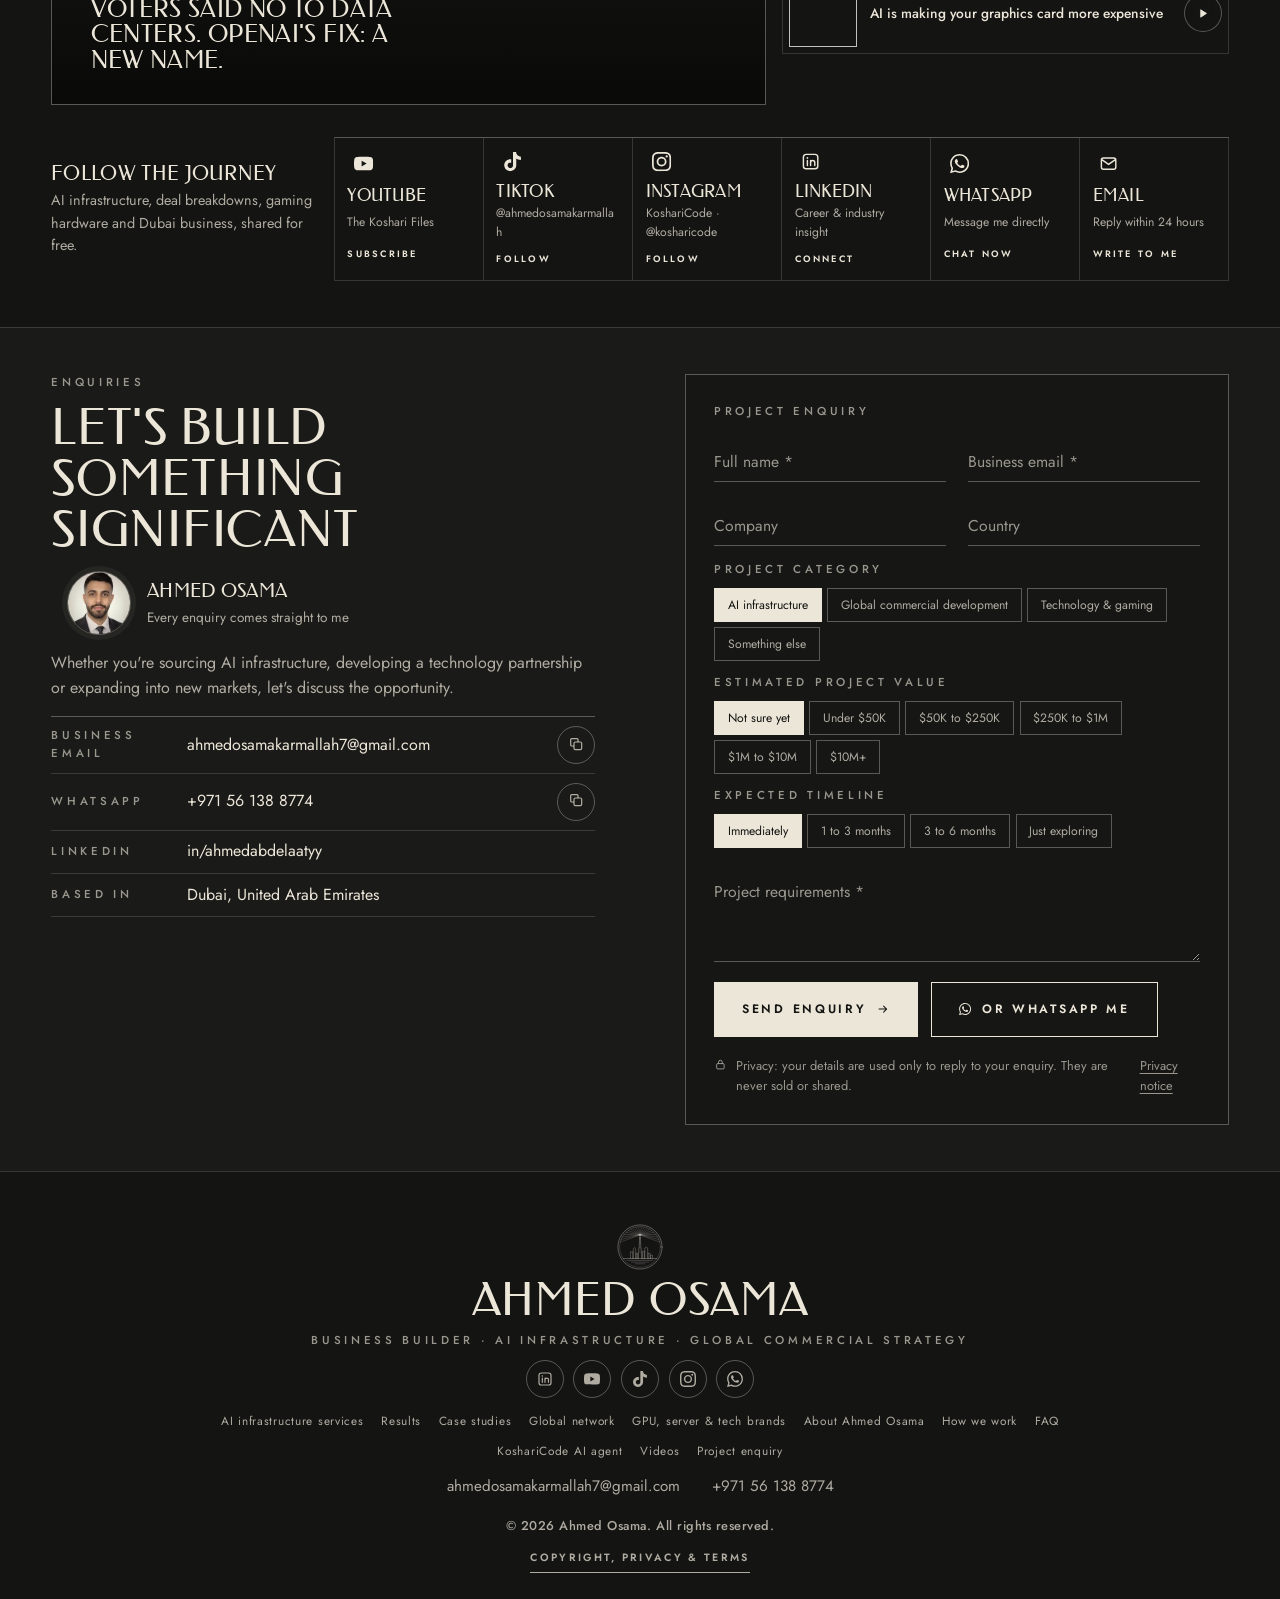
==== commit 8da5971b: "Executive layout: buyer-first order, no repeated figures, ~40% less scrolling Order: hero > statemen" ====
--- a/index.html
+++ b/index.html
@@ -37,7 +37,7 @@
   <link rel="preconnect" href="https://cdn.jsdelivr.net" crossorigin>
   <link rel="preload" href="assets/fonts/federo.woff2" as="font" type="font/woff2" crossorigin>
   <link rel="preload" href="assets/fonts/jost.woff2" as="font" type="font/woff2" crossorigin>
-  <link rel="stylesheet" href="css/style.css?v=18">
+  <link rel="stylesheet" href="css/style.css?v=21">
 
   <script>
     (function (d) {
@@ -294,7 +294,7 @@
   <!-- ===== Navigation ===== -->
   <header class="nav">
     <nav class="nav__side nav__side--left" aria-label="Primary">
-      <a href="#services" data-scramble>Pillars</a>
+      <a href="#services" data-scramble>Capabilities</a>
       <a href="#proof" data-scramble>Proof</a>
       <a href="#cases" data-scramble>Cases</a>
     </nav>
@@ -302,8 +302,8 @@
       <span class="display">Ahmed</span><span class="display">Osama</span>
     </a>
     <nav class="nav__side nav__side--right" aria-label="Secondary">
+      <a href="#brands" data-scramble>Brands</a>
       <a href="#founder" data-scramble>Founder</a>
-      <a href="#brands" data-scramble>Brands</a>
       <a href="#contact" data-scramble>Contact</a>
     </nav>
     <div class="nav__tools">
@@ -315,14 +315,16 @@
   <div class="menu" id="menu" aria-hidden="true">
     <svg class="menu__emblem" aria-hidden="true"><use href="#emblem"/></svg>
     <nav class="menu__links" aria-label="Mobile">
-      <a href="#founder">Founder</a>
-      <a href="#services">Pillars</a>
+      <a href="#services">Capabilities</a>
       <a href="#proof">Proof</a>
       <a href="#cases">Case studies</a>
       <a href="#reach">Network</a>
       <a href="#brands">Brands</a>
+      <a href="#founder">Founder</a>
+      <a href="#process">Engagements</a>
       <a href="#koshari">KoshariCode</a>
-      <a href="#contact">Contact</a>
+      <a href="#watch">Videos</a>
+      <a href="#contact" data-to-form>Discuss a project</a>
     </nav>
     <div class="menu__foot">
       <a href="mailto:ahmedosamakarmallah7@gmail.com" data-email>ahmedosamakarmallah7@gmail.com</a>
@@ -356,85 +358,13 @@
       <a href="#story" class="scroll-cue" aria-label="Scroll down"><span>Scroll to enter</span><i></i></a>
     </section>
 
-    <!-- ===== Chapter statements (pinned) ===== -->
-    <section class="chapter" id="story" aria-label="In short">
+    <!-- ===== Statements (rotate automatically) ===== -->
+    <section class="chapter chapter--band" id="story" aria-label="In short">
       <div class="chapter__pin">
         <p class="chapter__line display">I don't sell advice. I build revenue.</p>
-        <p class="chapter__line display">$160M+ in AI infrastructure, closed with my team.</p>
+        <p class="chapter__line display">AI infrastructure, closed across four countries.</p>
         <p class="chapter__line display">Egypt built the pyramids. I build data centres.</p>
         <p class="chapter__line display">From opportunity to execution.</p>
-      </div>
-    </section>
-
-    <!-- ===== Founder ===== -->
-    <section class="manifesto section" id="founder">
-      <div class="container manifesto__grid">
-        <div class="manifesto__visual" data-reveal>
-          <div class="portrait">
-            <svg class="portrait__emblem" aria-hidden="true"><use href="#emblem"/></svg>
-            <picture><source type="image/webp" srcset="assets/me/ahmed-osama-cream-suit-640.webp 640w, assets/me/ahmed-osama-cream-suit.webp 1030w" sizes="(max-width: 640px) 270px, (max-width: 900px) 380px, 36vw"><img class="portrait__photo" src="assets/me/suit.jpg" alt="Ahmed Osama in a cream double-breasted suit" width="1030" height="1100" loading="lazy" decoding="async"></picture>
-          </div>
-        </div>
-        <div class="manifesto__text">
-          <p class="label shiny">The founder</p>
-          <h2 class="display manifesto__title" data-split><span class="sr">About </span>Ahmed<br>Osama</h2>
-          <p class="manifesto__lead" data-reveal>I come from Egypt, the land of camels and pyramids. My ancestors built wonders from stone. I build them from GPUs, servers and online stores.</p>
-          <p data-reveal>I'm a commercial director in AI compute and data-centre infrastructure, with 9+ years in technology sales across the UAE, MENA and China. I lead a 12-person sales, marketing and engineering team across four countries, and with that team I've closed $160M+ in NVIDIA GPU cluster, server and hosting deals under U.S. export-control compliance.</p>
-          <p data-reveal>Before that I built OEM and brand partnerships with Apple, NVIDIA, HP, Dell and Dyson, won government data-centre tenders, scaled a distributor to a $6M run-rate and owned category P&amp;L with weekly CEO reporting. I don't just advise businesses. I build commercial opportunities, connect global markets and execute complex technology deals.</p>
-          <dl class="facts" data-reveal>
-            <div><dt>Based in</dt><dd>Dubai, UAE</dd></div>
-            <div><dt>Languages</dt><dd>Arabic · English</dd></div>
-            <div><dt>Markets</dt><dd>UAE · US · Qatar · HK · China · Egypt</dd></div>
-            <div><dt>Recognition</dt><dd>Top Sales Award 2022</dd></div>
-          </dl>
-        </div>
-      </div>
-
-      <div class="container founder__more">
-        <div class="career" data-reveal>
-          <p class="label">Career</p>
-          <ol>
-            <li><span class="career__when">2026 · Now</span><b>Commercial Director, AI Compute &amp; Data Centre Infrastructure</b><span class="career__where">Vipera · UAE, US, Qatar, Hong Kong</span></li>
-            <li><span class="career__when">2024 · 2026</span><b>Commercial Manager, Marketplace</b><span class="career__where">Cartlow (Basatne Group) · Dubai</span></li>
-            <li><span class="career__when">2023 · 2024</span><b>Business Development Manager</b><span class="career__where">TLM Distribution / Bizaar.ai · Dubai</span></li>
-            <li><span class="career__when">2021 · 2023</span><b>Head of Key Accounts, E-commerce</b><span class="career__where">Microless · Dubai</span></li>
-            <li><span class="career__when">2018 · 2021</span><b>Assistant Regional Commercial Manager</b><span class="career__where">Quanzhou Baiyuan Machinery · China</span></li>
-            <li><span class="career__when">2017 · 2018</span><b>Customer Success Manager</b><span class="career__where">Telecom Egypt · Egypt</span></li>
-          </ol>
-        </div>
-        <div class="founder__cols">
-          <div data-reveal>
-            <p class="label">Industries</p>
-            <ul class="tick-list"><li>AI infrastructure &amp; data centres</li><li>Enterprise IT &amp; networking</li><li>E-commerce &amp; marketplaces</li><li>Consumer electronics &amp; gaming</li><li>Distribution &amp; channel</li></ul>
-          </div>
-          <div data-reveal>
-            <p class="label">How I execute</p>
-            <ul class="tick-list"><li>OEM negotiation: allocation, pricing, terms</li><li>U.S. EAR export-control-ready deal process</li><li>Leading sales, marketing &amp; engineering teams</li><li>P&amp;L ownership and weekly CEO reporting</li><li>Government &amp; enterprise tenders</li></ul>
-          </div>
-        </div>
-      </div>
-
-      <!-- From pyramids to processors: draws itself as you scroll -->
-      <div class="container">
-        <figure class="journey-line" aria-label="From the pyramids of Egypt to Dubai, data centres and e-commerce">
-          <svg viewBox="0 0 1040 180" fill="none" stroke="currentColor" stroke-width="1.6" stroke-linecap="round" stroke-linejoin="round">
-            <path class="jl" pathLength="1" d="M10 140H1030"/>
-            <path class="jl" pathLength="1" d="M52 100C56 84 66 70 80 70C94 70 100 86 108 96C116 92 122 80 126 66C128 58 134 54 142 55L152 58C155 60 154 66 150 66L140 66C136 78 132 96 126 106C120 110 112 110 104 108L62 108C56 108 52 104 52 100Z"/>
-            <path class="jl" pathLength="1" d="M62 108l2 16-4 16M72 108v16l2 16M118 108l-2 16 2 16M126 106l2 18-2 16M52 100c-6 4-6 14-4 20"/>
-            <path class="jl" pathLength="1" d="M180 140L262 40l82 100M300 140l60-74 60 74M400 140l32-40 32 40"/>
-            <path class="jl" pathLength="1" d="M206 112h112M228 86h68M250 60h24"/>
-            <circle class="jl" pathLength="1" cx="440" cy="40" r="16"/>
-            <path class="jl" pathLength="1" d="M598 140V96h-3V78h3V58l4-34 4 34v20h3v18h-3v44M556 140V104h16v36M620 140V92h16v48M642 140V112q8-12 16 0v28M536 140V118h14v22M666 140V120h14v20"/>
-            <path class="jl" pathLength="1" d="M720 140V70h44v70M774 140V70h44v70M828 140V70h44v70M720 84h44M720 98h44M720 112h44M720 126h44M774 84h44M774 98h44M774 112h44M774 126h44M828 84h44M828 98h44M828 112h44M828 126h44"/>
-            <path class="jl" pathLength="1" d="M906 82h12l12 40h46l9-28h-58"/>
-            <circle class="jl" pathLength="1" cx="938" cy="132" r="6"/><circle class="jl" pathLength="1" cx="970" cy="132" r="6"/>
-            <path class="jl" pathLength="1" d="M906 62l26-14 18 8 46-30M984 26h12v12"/>
-            <g class="jl-labels" fill="currentColor" stroke="none" font-family="Jost, sans-serif" font-size="11" letter-spacing="3" text-anchor="middle">
-              <text x="262" y="168">EGYPT</text><text x="608" y="168">DUBAI</text><text x="796" y="168">DATA CENTRES</text><text x="952" y="168">E-COMMERCE</text>
-            </g>
-          </svg>
-          <figcaption class="label">From pyramids to processors</figcaption>
-        </figure>
       </div>
     </section>
 
@@ -449,7 +379,7 @@
       </div>
     </section>
 
-    <!-- ===== Three pillars: flowing menu ===== -->
+    <!-- ===== Capabilities: three pillars ===== -->
     <section class="services section" id="services">
       <div class="container">
         <header class="head head--split">
@@ -473,7 +403,7 @@
             <h3 class="display">Compute capacity, sourced and closed</h3>
             <p>For data-centre operators, enterprises, investors and institutional buyers who need accelerated computing delivered on time, on budget and compliant across borders.</p>
             <ul class="ticks"><li>GPU servers and accelerated computing</li><li>AI compute infrastructure, GPU procurement and cluster sourcing</li><li>Data-centre equipment, including liquid-cooled compute</li><li>Enterprise server procurement</li><li>Networking and storage: 400Gb/s InfiniBand, NVMe</li><li>Strategic OEM and supplier partnerships</li><li>International technology procurement under U.S. EAR export controls</li></ul>
-            <p class="proof"><b>Proof:</b> $160M+ in AI infrastructure deals closed with my team (a team-assisted result), including a single 57-server deployment of NVIDIA HGX H100/H200/B300 and Supermicro systems.</p>
+            <p class="proof"><b>Proof:</b> the AI GPU clusters case study (team-assisted), with the full figures under Proof.</p>
           </div>
         </li>
         <li class="flow__item" data-service="Global Commercial Development"
@@ -487,7 +417,7 @@
             <h3 class="display">Markets opened, channels built, revenue grown</h3>
             <p>For brands, distributors and operators expanding into the GCC and wider MENA, or scaling B2B and B2C revenue.</p>
             <ul class="ticks"><li>International distribution and supplier networks</li><li>Enterprise technology partnerships and system-integrator channels</li><li>Enterprise sales and key accounts</li><li>Market expansion across MENA, Europe and Africa</li><li>E-commerce and marketplace development</li><li>B2B and B2C commercial operations</li><li>Revenue growth and channel development</li></ul>
-            <p class="proof"><b>Proof:</b> scaled Bizaar.ai to a $6M annual run-rate, grew channel sales 40%, and lifted marketplace MRR 28% at Cartlow.</p>
+            <p class="proof"><b>Proof:</b> the Bizaar.ai and Cartlow case studies (led by me).</p>
           </div>
         </li>
         <li class="flow__item" data-service="Technology &amp; Gaming"
@@ -551,7 +481,7 @@
         <div class="cases" data-rail="mobile">
           <article class="case" tabindex="0" data-case="ai-infrastructure" data-reveal-batch>
             <div class="case__front"><div class="case__art" data-viz-art="rack"></div><div class="case__brand"><span class="wm wm--nv">NVIDIA <i>×</i> SUPERMICRO</span></div><div class="case__cap"><span class="label">AI infrastructure · Team-assisted</span><h3 class="display">AI GPU Clusters</h3></div></div>
-            <div class="case__back"><span class="label">AI data centres · GPU clusters</span><b class="display">$160M+</b><p>Team-assisted deals across the UAE, US, Qatar and Hong Kong, including one 57-server deployment.</p><span class="case__open">Read the case study <i class="ico" aria-hidden="true"><svg class="ic"><use href="#i-arrow"/></svg></i></span></div>
+            <div class="case__back"><span class="label">AI data centres · GPU clusters</span><b class="display">Team-assisted</b><p>NVIDIA GPU cluster, server and hosting deals across the UAE, US, Qatar and Hong Kong.</p><span class="case__open">Read the case study <i class="ico" aria-hidden="true"><svg class="ic"><use href="#i-arrow"/></svg></i></span></div>
             <div class="case__detail" hidden data-service="AI Infrastructure"><p class="label">Case study · AI infrastructure</p><h3 class="display case-title">GPU clusters for AI data centres</h3><dl class="cmeta"><div><dt>Clients</dt><dd>Enterprise, sovereign AI and hosting buyers (confidential)</dd></div><div><dt>Markets</dt><dd>UAE · United States · Qatar · Hong Kong</dd></div><div><dt>My role</dt><dd>Commercial Director, leading a 12-person sales, marketing and engineering team</dd></div><div><dt>Result type</dt><dd>Team-assisted</dd></div></dl><h4 class="label csub">Results</h4><ul class="outcomes"><li><b class="display">$160M+</b><span>NVIDIA GPU cluster, server and hosting deals closed with my team</span></li><li><b class="display">57</b><span>servers in the largest single deployment</span></li><li><b class="display">4</b><span>countries the team works across</span></li></ul><div class="csteps"><div class="cstep"><span class="cstep__n display">01</span><h4>Challenge</h4><p>Accelerated compute is scarce, expensive and regulated. Buyers needed NVIDIA GPU capacity delivered across borders on time, priced competitively and compliant with U.S. export controls.</p></div><div class="cstep"><span class="cstep__n display">02</span><h4>Solution</h4><p>One commercial desk covering sourcing, pricing, compliance and hosting: NVIDIA HGX H100, H200 and B300 platforms and Supermicro systems, 400Gb/s InfiniBand networking, NVMe storage and liquid-cooled compute.</p></div><div class="cstep"><span class="cstep__n display">03</span><h4>Execution</h4><ul class="ticks"><li>Negotiated allocation, pricing and terms with OEMs and authorised distributors</li><li>Ran every cross-border deal through a U.S. EAR export-control process</li><li>Coordinated hosting in licensed data centres for buyers who needed it</li><li>Led the team commercially across the UAE, US, Qatar and Hong Kong</li></ul></div></div><p class="fineprint">The $160M+ total is a team result. Client names and deal terms are confidential.</p></div>
           </article>
           <article class="case" tabindex="0" data-case="dubai-police" data-reveal-batch>
@@ -566,17 +496,17 @@
           </article>
           <article class="case" tabindex="0" data-case="cartlow" data-reveal-batch>
             <div class="case__front"><div class="case__art" data-viz-art="line"></div><div class="case__brand"><span class="wm wm--cl">CARTLOW</span></div><div class="case__cap"><span class="label">Marketplace · Led by me</span><h3 class="display">Marketplace Growth</h3></div></div>
-            <div class="case__back"><span class="label">Marketplace · Cartlow</span><b class="display">+28% MRR</b><p>45+ Tier 1 and Tier 2 sellers in 90 days, $327K+ new GMV and sales cycles 22% faster.</p><span class="case__open">Read the case study <i class="ico" aria-hidden="true"><svg class="ic"><use href="#i-arrow"/></svg></i></span></div>
+            <div class="case__back"><span class="label">Marketplace · Cartlow</span><b class="display">Led by me</b><p>Tier 1 and Tier 2 seller activation for a Dubai marketplace, with weekly CEO reporting.</p><span class="case__open">Read the case study <i class="ico" aria-hidden="true"><svg class="ic"><use href="#i-arrow"/></svg></i></span></div>
             <div class="case__detail" hidden data-service="Global Commercial Development"><p class="label">Case study · Marketplace</p><h3 class="display case-title">Cartlow: marketplace revenue growth</h3><dl class="cmeta"><div><dt>Company</dt><dd>Cartlow (Basatne Group), Dubai</dd></div><div><dt>My role</dt><dd>Commercial Manager, Marketplace, leading three category managers</dd></div><div><dt>Target</dt><dd>$750K monthly revenue</dd></div><div><dt>Result type</dt><dd>Led by me</dd></div></dl><h4 class="label csub">Results</h4><ul class="outcomes"><li><b class="display">+28%</b><span>marketplace MRR</span></li><li><b class="display">45+</b><span>Tier 1 and Tier 2 sellers activated in 90 days</span></li><li><b class="display">$327K+</b><span>new GMV</span></li><li><b class="display">22%</b><span>faster sales cycles</span></li></ul><div class="csteps"><div class="cstep"><span class="cstep__n display">01</span><h4>Challenge</h4><p>The marketplace had to grow seller supply and revenue fast enough to hit a $750K monthly target.</p></div><div class="cstep"><span class="cstep__n display">02</span><h4>Solution</h4><p>A focused seller-acquisition programme aimed at Tier 1 and Tier 2 sellers, run by category, with weekly CEO reporting on the numbers.</p></div><div class="cstep"><span class="cstep__n display">03</span><h4>Execution</h4><ul class="ticks"><li>Led three category managers against a shared revenue target</li><li>Activated 45+ Tier 1 and Tier 2 sellers within 90 days</li><li>Shortened the seller sales cycle by 22%</li><li>Owned category P&amp;L with weekly CEO reporting</li></ul></div></div></div>
           </article>
           <article class="case" tabindex="0" data-case="bizaar" data-reveal-batch>
             <div class="case__front"><div class="case__art" data-viz-art="network"></div><div class="case__brand"><span class="wm wm--bz">BIZAAR<em>.ai</em></span></div><div class="case__cap"><span class="label">Distribution · Led by me</span><h3 class="display">From Scratch to Distributor</h3></div></div>
-            <div class="case__back"><span class="label">Consulting · Bizaar.ai</span><b class="display">$6M</b><p>Built from scratch into a networking distributor under TLM Distribution.</p><span class="case__open">Read the case study <i class="ico" aria-hidden="true"><svg class="ic"><use href="#i-arrow"/></svg></i></span></div>
+            <div class="case__back"><span class="label">Consulting · Bizaar.ai</span><b class="display">Led by me</b><p>Built from scratch into a networking distributor under TLM Distribution.</p><span class="case__open">Read the case study <i class="ico" aria-hidden="true"><svg class="ic"><use href="#i-arrow"/></svg></i></span></div>
             <div class="case__detail" hidden data-service="Global Commercial Development"><p class="label">Case study · Distribution</p><h3 class="display case-title">Bizaar.ai: from scratch to networking distributor</h3><dl class="cmeta"><div><dt>Company</dt><dd>Bizaar.ai, under TLM Distribution</dd></div><div><dt>Markets</dt><dd>MENA · Europe · Africa</dd></div><div><dt>My role</dt><dd>Business Development Manager and commercial consultant</dd></div><div><dt>Result type</dt><dd>Led by me</dd></div></dl><h4 class="label csub">Results</h4><ul class="outcomes"><li><b class="display">$6M</b><span>annual run-rate</span></li><li><b class="display">+40%</b><span>channel sales growth</span></li></ul><div class="csteps"><div class="cstep"><span class="cstep__n display">01</span><h4>Challenge</h4><p>Bizaar.ai started with no supplier base and no channel. It needed to become a credible networking distributor that system integrators would buy from.</p></div><div class="cstep"><span class="cstep__n display">02</span><h4>Solution</h4><p>Build the business around supplier networks and system-integrator partnerships, so that every new partner added both supply and demand.</p></div><div class="cstep"><span class="cstep__n display">03</span><h4>Execution</h4><ul class="ticks"><li>Built the commercial model and the brand's distribution offer from the ground up</li><li>Signed supplier networks for networking hardware</li><li>Opened system-integrator partnerships across MENA, Europe and Africa</li></ul></div></div></div>
           </article>
           <article class="case" tabindex="0" data-case="microless" data-reveal-batch>
             <div class="case__front"><div class="case__art" data-viz-art="gpu"></div><div class="case__brand"><span class="wm wm--ml">MICROLESS</span></div><div class="case__cap"><span class="label">Enterprise &amp; gaming · Completed role</span><h3 class="display">High-End Gaming PCs</h3></div></div>
-            <div class="case__back"><span class="label">Microless · Dubai</span><b class="display">$5M</b><p>High-end gaming PCs and water cooling, plus a $5M enterprise portfolio.</p><span class="case__open">Read the case study <i class="ico" aria-hidden="true"><svg class="ic"><use href="#i-arrow"/></svg></i></span></div>
+            <div class="case__back"><span class="label">Microless · Dubai</span><b class="display">Completed role</b><p>High-end gaming PCs with water cooling, plus an enterprise portfolio on exclusive OEM pricing.</p><span class="case__open">Read the case study <i class="ico" aria-hidden="true"><svg class="ic"><use href="#i-arrow"/></svg></i></span></div>
             <div class="case__detail" hidden data-service="Technology &amp; Gaming"><p class="label">Case study · Enterprise &amp; gaming</p><h3 class="display case-title">Microless: enterprise portfolio &amp; high-end gaming PCs</h3><dl class="cmeta"><div><dt>Company</dt><dd>Microless, Dubai</dd></div><div><dt>My role</dt><dd>Head of Key Accounts, E-commerce</dd></div><div><dt>Result type</dt><dd>Completed role</dd></div></dl><h4 class="label csub">Results</h4><ul class="outcomes"><li><b class="display">$5M</b><span>high-margin enterprise portfolio</span></li><li><b class="display">+20%</b><span>checkout conversion</span></li><li><b class="display">+30%</b><span>combined D2C and B2B sales</span></li><li><b class="display">2022</b><span>Top Sales Award</span></li></ul><div class="csteps"><div class="cstep"><span class="cstep__n display">01</span><h4>Challenge</h4><p>Grow high-margin enterprise revenue while serving the top end of the gaming market.</p></div><div class="cstep"><span class="cstep__n display">02</span><h4>Solution</h4><p>Exclusive OEM pricing as the edge in enterprise and government deals, and premium custom builds for gaming.</p></div><div class="cstep"><span class="cstep__n display">03</span><h4>Execution</h4><ul class="ticks"><li>Negotiated exclusive OEM pricing with Apple, Cisco, NVIDIA, HPE and Ubiquiti</li><li>Led government data-centre and smart-city tenders</li><li>Sold high-end gaming PCs with custom water cooling</li></ul></div></div></div>
           </article>
         </div>
@@ -590,51 +520,14 @@
       </div>
     </section>
 
-    <!-- ===== Why me: magic bento ===== -->
-    <section class="why section">
+    <!-- ===== Testimonials (appears automatically once js/testimonials.js has entries) ===== -->
+    <section class="quotes section" id="testimonials" hidden>
       <div class="container">
         <header class="head head--center">
-          <p class="label shiny">Why partners choose me</p>
-          <h2 class="display head__title" data-split>Technology. Money.<br>Execution.</h2>
+          <p class="label shiny">In their words</p>
+          <h2 class="display head__title">What partners<br>say</h2>
         </header>
-        <div class="bento">
-          <article class="bcard bcard--wide" data-reveal-batch>
-            <div class="bcard__viz viz-bars" aria-hidden="true"><i></i><i></i><i></i><i></i><i></i><i></i><i></i></div>
-            <p class="label">Deals at scale</p>
-            <h3 class="display">Cross-border deals</h3>
-            <p>Large GPU and server deals across four countries, closed with my team. I know how complex deals are won.</p>
-          </article>
-          <article class="bcard" data-reveal-batch>
-            <div class="bcard__viz viz-orbit" aria-hidden="true"><b>DXB</b><span><em>US</em></span><span><em>QA</em></span><span><em>HK</em></span><span><em>CN</em></span><span><em>EG</em></span></div>
-            <p class="label">Six markets</p>
-            <h3 class="display">Global reach</h3>
-            <p>Suppliers, partners and buyers across the UAE, US, Qatar, Hong Kong, China and Egypt.</p>
-          </article>
-          <article class="bcard" data-reveal-batch>
-            <div class="bcard__viz viz-ring" aria-hidden="true"><svg viewBox="0 0 100 100"><circle cx="50" cy="50" r="42"/><circle class="ring__fill" cx="50" cy="50" r="42" pathLength="1"/></svg><b>90<small>days</small></b></div>
-            <p class="label">Speed to revenue</p>
-            <h3 class="display">45+ sellers</h3>
-            <p>Activated in 90 days, ahead of plan.</p>
-          </article>
-          <article class="bcard" data-reveal-batch>
-            <div class="bcard__viz viz-line" aria-hidden="true"><svg viewBox="0 0 200 80" preserveAspectRatio="none"><path pathLength="1" d="M0 70 L30 62 L55 66 L80 48 L105 52 L130 34 L155 38 L180 16 L200 10"/></svg></div>
-            <p class="label">Margin first</p>
-            <h3 class="display">+28% MRR</h3>
-            <p>Growth that shows up in the numbers, not just the slides.</p>
-          </article>
-          <article class="bcard" data-reveal-batch>
-            <div class="bcard__viz viz-eq" aria-hidden="true"><i></i><i></i><i></i><i></i><i></i><i></i><i></i><i></i><i></i></div>
-            <p class="label">Compliance built in</p>
-            <h3 class="display">U.S. EAR</h3>
-            <p>Export-control-ready processes for cross-border compute deals.</p>
-          </article>
-          <article class="bcard bcard--wide" data-reveal-batch>
-            <div class="bcard__viz viz-type" aria-hidden="true"><span class="type" data-type="Let's build it.|مرحبا، لنبدأ|Deal closed.|Hello, Dubai."></span><i class="caret"></i></div>
-            <p class="label">Arabic · English</p>
-            <h3 class="display">I sit at the table with you</h3>
-            <p>Hands-on, bilingual and in the room for the negotiations that matter.</p>
-          </article>
-        </div>
+        <div class="quotes__grid" data-rail></div>
       </div>
     </section>
 
@@ -666,6 +559,42 @@
           <li data-reveal-batch><span class="display">04</span><h3>Deploy</h3><p>Enterprise procurement, hosting in licensed data centres and post-sale support.</p></li>
         </ol>
         <p class="fineprint" data-reveal>Markets listed are where I have closed or supported business. I operate from Dubai; no local offices or legal entities are implied.</p>
+      </div>
+    </section>
+
+    <!-- ===== Why partners choose me: four value points ===== -->
+    <section class="why section">
+      <div class="container">
+        <header class="head head--center">
+          <p class="label shiny">Why partners choose me</p>
+          <h2 class="display head__title" data-split>Technology. Money.<br>Execution.</h2>
+        </header>
+        <div class="bento bento--four">
+          <article class="bcard" data-reveal-batch>
+            <div class="bcard__viz viz-type" aria-hidden="true"><span class="type" data-type="Let's build it.|مرحبا، لنبدأ|Deal closed.|Hello, Dubai."></span><i class="caret"></i></div>
+            <p class="label">Arabic · English</p>
+            <h3 class="display">Bilingual negotiation</h3>
+            <p>Hands-on and in the room for the negotiations that matter. I sit at the table with you.</p>
+          </article>
+          <article class="bcard" data-reveal-batch>
+            <div class="bcard__viz viz-eq" aria-hidden="true"><i></i><i></i><i></i><i></i><i></i><i></i><i></i><i></i><i></i></div>
+            <p class="label">Compliance built in</p>
+            <h3 class="display">U.S. EAR ready</h3>
+            <p>Export-control-ready processes for cross-border compute deals.</p>
+          </article>
+          <article class="bcard" data-reveal-batch>
+            <div class="bcard__viz viz-ring" aria-hidden="true"><svg viewBox="0 0 100 100"><circle cx="50" cy="50" r="42"/><circle class="ring__fill" cx="50" cy="50" r="42" pathLength="1"/></svg><b>90<small>days</small></b></div>
+            <p class="label">Speed to revenue</p>
+            <h3 class="display">Ahead of plan</h3>
+            <p>Seller programmes activated within 90 days, ahead of plan.</p>
+          </article>
+          <article class="bcard" data-reveal-batch>
+            <div class="bcard__viz viz-line" aria-hidden="true"><svg viewBox="0 0 200 80" preserveAspectRatio="none"><path pathLength="1" d="M0 70 L30 62 L55 66 L80 48 L105 52 L130 34 L155 38 L180 16 L200 10"/></svg></div>
+            <p class="label">Margin first</p>
+            <h3 class="display">Growth you can see</h3>
+            <p>Growth that shows up in the numbers, not just the slides.</p>
+          </article>
+        </div>
       </div>
     </section>
 
@@ -780,6 +709,81 @@
       </div>
     </section>
 
+    <!-- ===== Founder ===== -->
+    <section class="manifesto section" id="founder">
+      <div class="container manifesto__grid">
+        <div class="manifesto__visual" data-reveal>
+          <div class="portrait">
+            <svg class="portrait__emblem" aria-hidden="true"><use href="#emblem"/></svg>
+            <picture><source type="image/webp" srcset="assets/me/ahmed-osama-cream-suit-640.webp 640w, assets/me/ahmed-osama-cream-suit.webp 1030w" sizes="(max-width: 640px) 270px, (max-width: 900px) 380px, 36vw"><img class="portrait__photo" src="assets/me/suit.jpg" alt="Ahmed Osama in a cream double-breasted suit" width="1030" height="1100" loading="lazy" decoding="async"></picture>
+          </div>
+        </div>
+        <div class="manifesto__text">
+          <p class="label shiny">The founder</p>
+          <h2 class="display manifesto__title" data-split><span class="sr">About </span>Ahmed<br>Osama</h2>
+          <p class="manifesto__lead" data-reveal>I come from Egypt, the land of camels and pyramids. My ancestors built wonders from stone. I build them from GPUs, servers and online stores.</p>
+          <p data-reveal>I'm a commercial director in AI compute and data-centre infrastructure, with 9+ years in technology sales across the UAE, MENA and China. I lead a sales, marketing and engineering team across four countries, closing NVIDIA GPU cluster, server and hosting deals.</p>
+          <details class="more" data-reveal>
+            <summary>Read the full story</summary>
+            <p>Before that I built OEM and brand partnerships with Apple, NVIDIA, HP, Dell and Dyson, won government data-centre tenders, built a networking distributor from scratch and owned category P&amp;L with weekly CEO reporting. I don't just advise businesses. I build commercial opportunities, connect global markets and execute complex technology deals.</p>
+          </details>
+          <dl class="facts" data-reveal>
+            <div><dt>Based in</dt><dd>Dubai, UAE</dd></div>
+            <div><dt>Languages</dt><dd>Arabic · English</dd></div>
+            <div><dt>Markets</dt><dd>UAE · US · Qatar · HK · China · Egypt</dd></div>
+            <div><dt>Recognition</dt><dd>Top Sales Award 2022</dd></div>
+          </dl>
+        </div>
+      </div>
+
+      <div class="container founder__more">
+        <div class="career" data-reveal>
+          <p class="label">Career</p>
+          <ol>
+            <li><span class="career__when">2026 · Now</span><b>Commercial Director, AI Compute &amp; Data Centre Infrastructure</b><span class="career__where">Vipera · UAE, US, Qatar, Hong Kong</span></li>
+            <li><span class="career__when">2024 · 2026</span><b>Commercial Manager, Marketplace</b><span class="career__where">Cartlow (Basatne Group) · Dubai</span></li>
+            <li><span class="career__when">2023 · 2024</span><b>Business Development Manager</b><span class="career__where">TLM Distribution / Bizaar.ai · Dubai</span></li>
+            <li><span class="career__when">2021 · 2023</span><b>Head of Key Accounts, E-commerce</b><span class="career__where">Microless · Dubai</span></li>
+            <li><span class="career__when">2018 · 2021</span><b>Assistant Regional Commercial Manager</b><span class="career__where">Quanzhou Baiyuan Machinery · China</span></li>
+            <li><span class="career__when">2017 · 2018</span><b>Customer Success Manager</b><span class="career__where">Telecom Egypt · Egypt</span></li>
+          </ol>
+        </div>
+        <div class="founder__cols">
+          <div data-reveal>
+            <p class="label">Industries</p>
+            <ul class="tick-list"><li>AI infrastructure &amp; data centres</li><li>Enterprise IT &amp; networking</li><li>E-commerce &amp; marketplaces</li><li>Consumer electronics &amp; gaming</li><li>Distribution &amp; channel</li></ul>
+          </div>
+          <div data-reveal>
+            <p class="label">How I execute</p>
+            <ul class="tick-list"><li>OEM negotiation: allocation, pricing, terms</li><li>U.S. EAR export-control-ready deal process</li><li>Leading sales, marketing &amp; engineering teams</li><li>P&amp;L ownership and weekly CEO reporting</li><li>Government &amp; enterprise tenders</li></ul>
+          </div>
+        </div>
+      </div>
+
+      <!-- From pyramids to processors: draws itself as you scroll -->
+      <div class="container">
+        <figure class="journey-line" aria-label="From the pyramids of Egypt to Dubai, data centres and e-commerce">
+          <svg viewBox="0 0 1040 180" fill="none" stroke="currentColor" stroke-width="1.6" stroke-linecap="round" stroke-linejoin="round">
+            <path class="jl" pathLength="1" d="M10 140H1030"/>
+            <path class="jl" pathLength="1" d="M52 100C56 84 66 70 80 70C94 70 100 86 108 96C116 92 122 80 126 66C128 58 134 54 142 55L152 58C155 60 154 66 150 66L140 66C136 78 132 96 126 106C120 110 112 110 104 108L62 108C56 108 52 104 52 100Z"/>
+            <path class="jl" pathLength="1" d="M62 108l2 16-4 16M72 108v16l2 16M118 108l-2 16 2 16M126 106l2 18-2 16M52 100c-6 4-6 14-4 20"/>
+            <path class="jl" pathLength="1" d="M180 140L262 40l82 100M300 140l60-74 60 74M400 140l32-40 32 40"/>
+            <path class="jl" pathLength="1" d="M206 112h112M228 86h68M250 60h24"/>
+            <circle class="jl" pathLength="1" cx="440" cy="40" r="16"/>
+            <path class="jl" pathLength="1" d="M598 140V96h-3V78h3V58l4-34 4 34v20h3v18h-3v44M556 140V104h16v36M620 140V92h16v48M642 140V112q8-12 16 0v28M536 140V118h14v22M666 140V120h14v20"/>
+            <path class="jl" pathLength="1" d="M720 140V70h44v70M774 140V70h44v70M828 140V70h44v70M720 84h44M720 98h44M720 112h44M720 126h44M774 84h44M774 98h44M774 112h44M774 126h44M828 84h44M828 98h44M828 112h44M828 126h44"/>
+            <path class="jl" pathLength="1" d="M906 82h12l12 40h46l9-28h-58"/>
+            <circle class="jl" pathLength="1" cx="938" cy="132" r="6"/><circle class="jl" pathLength="1" cx="970" cy="132" r="6"/>
+            <path class="jl" pathLength="1" d="M906 62l26-14 18 8 46-30M984 26h12v12"/>
+            <g class="jl-labels" fill="currentColor" stroke="none" font-family="Jost, sans-serif" font-size="11" letter-spacing="3" text-anchor="middle">
+              <text x="262" y="168">EGYPT</text><text x="608" y="168">DUBAI</text><text x="796" y="168">DATA CENTRES</text><text x="952" y="168">E-COMMERCE</text>
+            </g>
+          </svg>
+          <figcaption class="label">From pyramids to processors</figcaption>
+        </figure>
+      </div>
+    </section>
+
     <!-- ===== Personal photos ===== -->
     <section class="me section" id="me">
       <div class="container">
@@ -787,7 +791,7 @@
           <p class="label shiny">Off the record</p>
           <h2 class="display head__title" data-split>The man behind<br>the deals</h2>
         </header>
-        <div class="me__grid" data-rail>
+        <div class="me__grid">
           <figure class="me__shot"><picture><source type="image/webp" srcset="assets/me/ahmed-osama-dubai-lounge-640.webp 640w, assets/me/ahmed-osama-dubai-lounge.webp 1051w" sizes="(max-width: 640px) 280px, 440px"><img src="assets/me/lounge.jpg" alt="Ahmed Osama in a Dubai hotel lounge" width="1051" height="1400" loading="lazy" decoding="async"></picture><figcaption><b class="display">Dubai</b><span>Where deals begin</span></figcaption></figure>
           <figure class="me__shot"><picture><source type="image/webp" srcset="assets/me/ahmed-osama-custom-gaming-pc-640.webp 640w, assets/me/ahmed-osama-custom-gaming-pc.webp 1280w" sizes="(max-width: 640px) 280px, 440px"><img src="assets/me/pc-rog.jpg" alt="Ahmed Osama with a custom ROG gaming PC build" width="1280" height="1182" loading="lazy" decoding="async"></picture><figcaption><b class="display">The builder</b><span>Custom ROG gaming PC</span></figcaption></figure>
           <figure class="me__shot"><picture><source type="image/webp" srcset="assets/me/ahmed-osama-stone-wall-640.webp 640w, assets/me/ahmed-osama-stone-wall.webp 1114w" sizes="(max-width: 640px) 280px, 440px"><img src="assets/me/wall.jpg" alt="Ahmed Osama in a linen shirt against a stone wall" width="1114" height="1190" loading="lazy" decoding="async"></picture><figcaption><b class="display">Old stone</b><span>New deals</span></figcaption></figure>
@@ -798,30 +802,22 @@
       </div>
     </section>
 
-    <!-- ===== Process ===== -->
+    <!-- ===== How we work: process + engagements ===== -->
     <section class="method section" id="process">
       <div class="container">
         <header class="head head--center">
           <p class="label shiny">How we work</p>
           <h2 class="display head__title" data-split>From opportunity<br>to execution</h2>
         </header>
-        <ol class="steps">
+        <ol class="steps" data-rail="mobile">
           <li data-reveal-batch><span class="display">I</span><h3>Discover</h3><p>A focused conversation: your market, margins, requirements and goals, and where the real opportunity is.</p></li>
           <li data-reveal-batch><span class="display">II</span><h3>Design</h3><p>The commercial plan: sourcing, pricing, partners, compliance, targets and the deals worth chasing first.</p></li>
           <li data-reveal-batch><span class="display">III</span><h3>Deal</h3><p>I open doors with manufacturers, distributors and buyers, then negotiate and close alongside you.</p></li>
           <li data-reveal-batch><span class="display">IV</span><h3>Scale</h3><p>Systems, people and reporting so growth keeps compounding after the first win.</p></li>
         </ol>
-      </div>
-    </section>
-
-    <!-- ===== Engagements ===== -->
-    <section class="plans section">
-      <div class="container">
-        <header class="head head--center">
-          <p class="label shiny">Engagements</p>
-          <h2 class="display head__title" data-split>Pick how we<br>start</h2>
-        </header>
-        <div class="plan-grid">
+        <div class="engage" id="engagements">
+          <div class="engage__head"><p class="label">Engagements</p><h3 class="display engage__title">Pick how we start</h3></div>
+          <div class="plan-grid" data-rail="mobile">
           <article class="plan" data-reveal-batch>
             <p class="label">Start here</p>
             <h3 class="display">Strategy Session</h3>
@@ -840,18 +836,8 @@
             <p>End-to-end delivery of a specific deal: a GPU cluster, a tender, a distribution launch or a market entry.</p>
             <a href="#contact" class="text-link" data-service="AI Infrastructure">Discuss a project</a>
           </article>
-        </div>
-      </div>
-    </section>
-
-    <!-- ===== Testimonials (appears automatically once js/testimonials.js has entries) ===== -->
-    <section class="quotes section" id="testimonials" hidden>
-      <div class="container">
-        <header class="head head--center">
-          <p class="label shiny">In their words</p>
-          <h2 class="display head__title">What partners<br>say</h2>
-        </header>
-        <div class="quotes__grid" data-rail></div>
+          </div>
+        </div>
       </div>
     </section>
 
@@ -893,7 +879,7 @@
       </div>
     </section>
 
-    <!-- ===== Watch: latest long video + shorts ===== -->
+    <!-- ===== Media hub: The Koshari Files + social channels ===== -->
     <section class="watch section" id="watch">
       <div class="container">
         <header class="head head--split">
@@ -916,26 +902,16 @@
           <a class="short" href="https://www.youtube.com/shorts/GuQZexdJJ4U" data-video="GuQZexdJJ4U" data-vertical target="_blank" rel="noopener" data-reveal-batch><img src="https://i.ytimg.com/vi/GuQZexdJJ4U/hqdefault.jpg" alt="" width="480" height="360" loading="lazy" decoding="async"><i class="ico" aria-hidden="true"><svg class="ic"><use href="#i-play"/></svg></i><span>AI is making your graphics card more expensive</span></a>
         </div>
         </div>
-      </div>
-    </section>
-
-    <!-- ===== Media ===== -->
-    <section class="media section" id="media">
-      <div class="container">
-        <header class="head head--split">
-          <div>
-            <p class="label shiny">Media</p>
-            <h2 class="display head__title" data-split>Follow<br>the journey</h2>
-          </div>
-          <p class="head__intro" data-reveal>AI infrastructure, deal breakdowns, gaming hardware and Dubai business, shared for free.</p>
-        </header>
-        <div class="channels">
-          <a class="channel" data-social="youtube" data-reveal-batch><i class="ico" aria-hidden="true"><svg class="ic"><use href="#i-yt"/></svg></i><b class="display">YouTube</b><span class="channel__what">The Koshari Files</span><em class="channel__cta">Subscribe</em></a>
-          <a class="channel" data-social="tiktok" data-reveal-batch><i class="ico" aria-hidden="true"><svg class="ic"><use href="#i-tt"/></svg></i><b class="display">TikTok</b><span class="channel__what">@ahmedosamakarmallah</span><em class="channel__cta">Follow</em></a>
-          <a class="channel" data-social="instagram" data-reveal-batch><i class="ico" aria-hidden="true"><svg class="ic"><use href="#i-ig"/></svg></i><b class="display">Instagram</b><span class="channel__what">KoshariCode · @kosharicode</span><em class="channel__cta">Follow</em></a>
-          <a class="channel" data-social="linkedin" data-reveal-batch><i class="ico" aria-hidden="true"><svg class="ic"><use href="#i-li"/></svg></i><b class="display">LinkedIn</b><span class="channel__what">Career &amp; industry insight</span><em class="channel__cta">Connect</em></a>
-          <a class="channel" data-social="whatsapp" data-reveal-batch><i class="ico" aria-hidden="true"><svg class="ic"><use href="#i-wa"/></svg></i><b class="display">WhatsApp</b><span class="channel__what">Message me directly</span><em class="channel__cta">Chat now</em></a>
-          <a class="channel" href="mailto:ahmedosamakarmallah7@gmail.com" data-email-card data-reveal-batch><i class="ico" aria-hidden="true"><svg class="ic"><use href="#i-mail"/></svg></i><b class="display">Email</b><span class="channel__what">Reply within 24 hours</span><em class="channel__cta">Write to me</em></a>
+        <div class="media-row" id="media">
+          <div class="media-row__head"><h3 class="display">Follow the journey</h3><p>AI infrastructure, deal breakdowns, gaming hardware and Dubai business, shared for free.</p></div>
+          <div class="channels">
+            <a class="channel" data-social="youtube" data-reveal-batch><i class="ico" aria-hidden="true"><svg class="ic"><use href="#i-yt"/></svg></i><b class="display">YouTube</b><span class="channel__what">The Koshari Files</span><em class="channel__cta">Subscribe</em></a>
+            <a class="channel" data-social="tiktok" data-reveal-batch><i class="ico" aria-hidden="true"><svg class="ic"><use href="#i-tt"/></svg></i><b class="display">TikTok</b><span class="channel__what">@ahmedosamakarmallah</span><em class="channel__cta">Follow</em></a>
+            <a class="channel" data-social="instagram" data-reveal-batch><i class="ico" aria-hidden="true"><svg class="ic"><use href="#i-ig"/></svg></i><b class="display">Instagram</b><span class="channel__what">KoshariCode · @kosharicode</span><em class="channel__cta">Follow</em></a>
+            <a class="channel" data-social="linkedin" data-reveal-batch><i class="ico" aria-hidden="true"><svg class="ic"><use href="#i-li"/></svg></i><b class="display">LinkedIn</b><span class="channel__what">Career &amp; industry insight</span><em class="channel__cta">Connect</em></a>
+            <a class="channel" data-social="whatsapp" data-reveal-batch><i class="ico" aria-hidden="true"><svg class="ic"><use href="#i-wa"/></svg></i><b class="display">WhatsApp</b><span class="channel__what">Message me directly</span><em class="channel__cta">Chat now</em></a>
+            <a class="channel" href="mailto:ahmedosamakarmallah7@gmail.com" data-email-card data-reveal-batch><i class="ico" aria-hidden="true"><svg class="ic"><use href="#i-mail"/></svg></i><b class="display">Email</b><span class="channel__what">Reply within 24 hours</span><em class="channel__cta">Write to me</em></a>
+          </div>
         </div>
       </div>
     </section>
@@ -991,7 +967,7 @@
               <label><input type="radio" name="timeline" value="3 to 6 months"><span>3 to 6 months</span></label>
               <label><input type="radio" name="timeline" value="Exploring"><span>Just exploring</span></label>
             </fieldset>
-            <label class="field"><textarea name="message" rows="4" placeholder=" " required></textarea><span>Project requirements *</span></label>
+            <label class="field"><textarea name="message" rows="3" placeholder=" " required></textarea><span>Project requirements *</span></label>
             <input type="text" name="_honey" class="hp" tabindex="-1" autocomplete="off" aria-hidden="true">
             <p class="form__error" role="alert" hidden></p>
             <div class="form__actions">
@@ -1036,7 +1012,7 @@
       <p class="label footer__note">Business Builder · AI Infrastructure · Global Commercial Strategy</p>
       <div class="socials" data-socials></div>
       <nav class="footer__nav" aria-label="Site sections">
-        <a href="#founder">About Ahmed Osama</a><a href="#services">AI infrastructure services</a><a href="#proof">Results</a><a href="#cases">Case studies</a><a href="#reach">Global network</a><a href="#brands">GPU, server &amp; tech brands</a><a href="#koshari">KoshariCode AI agent</a><a href="#watch">Videos</a><a href="#faq">FAQ</a><a href="#contact">Project enquiry</a>
+        <a href="#services">AI infrastructure services</a><a href="#proof">Results</a><a href="#cases">Case studies</a><a href="#reach">Global network</a><a href="#brands">GPU, server &amp; tech brands</a><a href="#founder">About Ahmed Osama</a><a href="#process">How we work</a><a href="#faq">FAQ</a><a href="#koshari">KoshariCode AI agent</a><a href="#watch">Videos</a><a href="#contact">Project enquiry</a>
       </nav>
       <div class="footer__links">
         <a href="mailto:ahmedosamakarmallah7@gmail.com" data-email>ahmedosamakarmallah7@gmail.com</a>
@@ -1057,13 +1033,13 @@
   <script src="https://cdn.jsdelivr.net/npm/gsap@3.13.0/dist/ScrollTrigger.min.js" defer></script>
   <script src="https://cdn.jsdelivr.net/npm/gsap@3.13.0/dist/SplitText.min.js" defer></script>
   <script src="https://cdn.jsdelivr.net/npm/lenis@1.3.4/dist/lenis.min.js" defer></script>
-  <script src="js/config.js?v=18" defer></script>
-  <script src="js/testimonials.js?v=18" defer></script>
-  <script src="js/brand-logos.js?v=18" defer></script>
-  <script src="js/sound.js?v=18" defer></script>
-  <script src="js/scene.js?v=18" defer></script>
-  <script src="js/globe.js?v=18" defer></script>
-  <script src="js/effects.js?v=18" defer></script>
-  <script src="js/main.js?v=18" defer></script>
+  <script src="js/config.js?v=21" defer></script>
+  <script src="js/testimonials.js?v=21" defer></script>
+  <script src="js/brand-logos.js?v=21" defer></script>
+  <script src="js/sound.js?v=21" defer></script>
+  <script src="js/scene.js?v=21" defer></script>
+  <script src="js/globe.js?v=21" defer></script>
+  <script src="js/effects.js?v=21" defer></script>
+  <script src="js/main.js?v=21" defer></script>
 </body>
 </html>
--- a/css/style.css
+++ b/css/style.css
@@ -1477,6 +1477,369 @@
   .premium li { min-height: 56px; }
 }
 
+
+/* =========================================================
+   Executive layout: smaller type (~25%), tighter spacing (~40%),
+   compact grids. Same content, same identity.
+   ========================================================= */
+body { font-size: 16px; line-height: 1.55; }
+h2, h3 { line-height: 1.1; }
+.section { padding: clamp(36px, 4vw, 60px) 0; }
+.manifesto { padding-top: clamp(36px, 4vw, 60px); }
+.head { margin-bottom: clamp(16px, 2vw, 30px); }
+.head .label { margin-bottom: .8rem; }
+.head__title { font-size: clamp(1.75rem, 3.8vw, 3.4rem); line-height: 1.08; }
+.head__intro { font-size: .95rem; line-height: 1.55; }
+
+/* hero */
+.hero__name { font-size: clamp(3.2rem, 12.5vw, 11.5rem); line-height: .86; }
+.hero__line { font-size: clamp(1.15rem, 2vw, 1.7rem); margin-top: 1.1rem; }
+.hero__sub { margin-top: .9rem; }
+.hero__caps { margin-top: 1.1rem; }
+.hero__ctas { margin-top: 1.4rem; }
+
+/* statements band (rotates; no pinned scroll) */
+.chapter.chapter--band { height: auto; }
+.chapter--band .chapter__pin { position: relative; top: auto; height: clamp(220px, 36vh, 360px); }
+.chapter__line { font-size: clamp(1.7rem, 4.6vw, 4.2rem); line-height: 1.1; }
+
+/* brand marquee */
+.marquee { padding: 22px 0 26px; }
+.marquee .label { margin-bottom: .8rem; }
+.marquee__row { font-size: clamp(1.3rem, 2.4vw, 2.1rem); }
+
+/* capabilities */
+.flow__link { padding: clamp(.75rem, 1.3vw, 1.1rem) var(--gutter); }
+.flow__title { font-size: clamp(1.25rem, 2.5vw, 2.2rem); line-height: 1.1; }
+
+/* proof */
+.legend { margin-bottom: .8rem; font-size: .8rem; }
+.num { min-height: 128px; gap: .6rem; padding: clamp(.9rem, 1.6vw, 1.3rem) clamp(.9rem, 1.4vw, 1.2rem); }
+.num b { font-size: clamp(1.9rem, 3vw, 2.8rem); }
+.num p { font-size: .88rem; }
+
+/* case studies */
+.case { aspect-ratio: 16 / 10; }
+.case__cap h3 { font-size: clamp(1.15rem, 1.6vw, 1.45rem); }
+.case__back { padding: 1.2rem 1.4rem; gap: .45rem; }
+.case__back b { font-size: clamp(1.5rem, 2.2vw, 2rem); }
+.case__back p { font-size: .9rem; line-height: 1.45; }
+.cta-band { margin-top: 18px; padding: 1.1rem 1.4rem; }
+.cta-band__title { font-size: clamp(1.2rem, 1.9vw, 1.6rem); }
+.cta-band__text { margin-top: .3rem; font-size: .92rem; }
+
+/* global network: smaller globe, markets in two columns */
+.reach__globe { max-width: 380px; }
+.markets { display: grid; grid-template-columns: 1fr 1fr; column-gap: 1.4rem; margin-top: 1rem; }
+.markets button { grid-template-columns: 1fr; gap: .1rem; padding: .55rem 0; }
+.markets b { font-size: 1.05rem; }
+.markets span { font-size: .8rem; line-height: 1.4; }
+.flowline { margin-top: 26px; }
+.flowline li { padding: 1rem 1rem .2rem 0; }
+.flowline li + li { padding-left: 1rem; }
+.flowline span { font-size: 1rem; margin-bottom: .35rem; }
+.flowline h3 { font-size: 1.15rem; margin-bottom: .3rem; }
+.flowline p { font-size: .88rem; line-height: 1.5; }
+.fineprint { margin-top: .9rem; }
+
+/* why partners choose me: four value points in one row */
+.bento.bento--four { grid-template-columns: repeat(4, 1fr); gap: 12px; }
+.bento--four .bcard { min-height: 0; padding: 1.2rem; gap: .35rem; }
+.bento--four .bcard .bcard__viz { height: 60px; }
+.bento--four .bcard .bcard__viz.viz-ring { width: 66px; height: 66px; }
+.bento--four .bcard .bcard__viz + .label { margin-top: .9rem; }
+.bento--four .viz-type { font-size: clamp(.95rem, 1.35vw, 1.25rem); }
+.bento--four .viz-ring b { font-size: 1.15rem; }
+.bcard h3 { font-size: clamp(1.25rem, 1.8vw, 1.6rem); }
+.bcard p:not(.label) { font-size: .88rem; line-height: 1.5; }
+
+/* brands: compact preview */
+.premium { margin-bottom: 20px; }
+.premium li { min-height: 54px; font-size: clamp(.85rem, 1.1vw, 1.05rem); }
+.chips { gap: .4rem; }
+.chips li { font-size: .84rem; }
+.chips .bl__link { padding: .42rem .85rem; }
+.brand-list.is-collapsed:not(.is-filtered) { max-height: 5.4rem; }
+.bmore { margin-top: .8rem; }
+.brands__cta { margin-top: 1rem; }
+
+/* image trail */
+.trail { height: 44vh; height: 44svh; min-height: 320px; }
+.trail__text h2 { font-size: clamp(1.9rem, 5.4vw, 4.8rem); line-height: 1; }
+
+/* founder: compact bio beside the portrait; career beside capabilities */
+.manifesto__grid { grid-template-columns: minmax(0, 3fr) minmax(0, 9fr); gap: clamp(24px, 4vw, 56px); align-items: start; }
+.manifesto__visual { max-width: 320px; }
+.manifesto__title { font-size: clamp(2rem, 4.4vw, 3.8rem); line-height: .95; margin: .6rem 0 1rem; }
+.manifesto__lead, .agent__lead { font-size: clamp(1.1rem, 1.6vw, 1.4rem); line-height: 1.35; margin-bottom: .8rem; }
+.manifesto__text > p:not(.label):not(.manifesto__lead) { margin-bottom: .6rem; }
+.more { margin: .2rem 0 .4rem; color: var(--ink-2); }
+.more summary { cursor: pointer; display: inline-flex; align-items: center; gap: .5rem; list-style: none; font-size: .72rem; font-weight: 600; letter-spacing: .2em; text-transform: uppercase; color: var(--ink); border-bottom: 1px solid var(--line-2); padding-bottom: .25rem; }
+.more summary::-webkit-details-marker { display: none; }
+.more summary::after { content: "+"; font-size: 1rem; line-height: 1; transition: transform .4s var(--ease); }
+.more[open] summary::after { transform: rotate(45deg); }
+.more p { margin-top: .7rem; max-width: 40rem; }
+.facts { grid-template-columns: repeat(4, 1fr); margin-top: 1.1rem; }
+.facts div { padding: .6rem 0; }
+.facts div:nth-child(odd), .facts div { padding-right: .8rem; }
+.facts dd { font-size: .88rem; }
+.founder__more { margin-top: clamp(22px, 2.6vw, 36px); }
+.career li { padding: .55rem 0 .65rem; }
+.career b { font-size: .92rem; }
+.career__where { font-size: .84rem; }
+.tick-list li { padding: .35rem .7rem; font-size: .8rem; }
+.journey-line { margin-top: clamp(18px, 2.4vw, 30px); }
+.journey-line svg { max-width: 760px; margin: 0 auto; display: block; }
+.journey-line figcaption { margin-top: .5rem; }
+
+/* off the record: six photos in one compact strip */
+.me__grid { display: grid; grid-template-columns: repeat(6, 1fr); gap: 10px; overflow: visible; scroll-snap-type: none; }
+.me__shot { height: auto; aspect-ratio: 3 / 4; }
+.me__shot img { width: 100%; height: 100%; max-width: 100%; object-fit: cover; object-position: 50% 22%; }
+.me__shot figcaption { left: .7rem; right: .7rem; bottom: .55rem; transform: none; }
+.me__shot figcaption b { font-size: clamp(.82rem, 1.05vw, 1rem); white-space: nowrap; overflow: hidden; text-overflow: ellipsis; }
+.me__shot figcaption span { font-size: .55rem; letter-spacing: .16em; white-space: nowrap; overflow: hidden; text-overflow: ellipsis; max-height: 0; opacity: 0; transition: max-height .4s var(--ease), opacity .4s; }
+.me__shot:hover figcaption span { max-height: 1.4em; opacity: 1; }
+
+/* how we work + engagements */
+.steps li { padding: 1rem 1rem .2rem 0; }
+.steps li + li { padding-left: 1rem; }
+.steps span { font-size: 1.5rem; margin-bottom: .4rem; }
+.steps h3 { font-size: 1.15rem; margin-bottom: .3rem; }
+.steps p { font-size: .9rem; line-height: 1.5; }
+.engage { margin-top: clamp(22px, 2.8vw, 36px); }
+.engage__head { display: flex; align-items: baseline; flex-wrap: wrap; gap: .4rem 1rem; margin-bottom: .9rem; }
+.engage__title { font-size: clamp(1.2rem, 2vw, 1.6rem); }
+.plan { padding: 1.3rem 1.2rem; gap: .5rem; }
+.plan h3 { font-size: clamp(1.15rem, 1.6vw, 1.4rem); }
+.plan > p:not(.label) { font-size: .92rem; }
+
+/* faq */
+.qa summary { padding: .8rem 0; }
+.qa summary .display { font-size: clamp(.98rem, 1.3vw, 1.15rem); }
+.qa__body p { padding-bottom: .9rem; font-size: .95rem; }
+
+/* kosharicode */
+.agent__log { min-height: 170px; }
+.agent__ctas { margin-top: 1.1rem; }
+
+/* media hub: feature + shorts, socials in one row */
+.watch__grid .feature { min-height: 0; }
+.watch__grid .feature__meta b { font-size: clamp(1.05rem, 1.9vw, 1.7rem); }
+.watch__grid .shorts { gap: 8px; }
+.watch__grid .short { grid-template-columns: 68px 1fr 34px; gap: .8rem; padding: 6px 10px 6px 6px; }
+.watch__grid .short img { width: 68px; height: 68px; }
+.watch__grid .short span { font-size: .86rem; line-height: 1.35; }
+.media-row { margin-top: clamp(20px, 2.6vw, 32px); }
+.media-row__head { display: flex; align-items: baseline; flex-wrap: wrap; gap: .3rem 1.2rem; margin-bottom: .8rem; }
+.media-row__head h3 { font-size: clamp(1.1rem, 1.6vw, 1.35rem); }
+.media-row__head p { color: var(--ink-2); font-size: .9rem; }
+.channels { grid-template-columns: repeat(6, 1fr); }
+.channel { padding: 1rem .9rem; }
+.channel > i { font-size: 1.2rem; margin-bottom: .4rem; }
+.channel b { font-size: 1.05rem; }
+.channel__what { font-size: .76rem; }
+.channel__cta { margin-top: .4rem; font-size: .58rem; }
+
+/* contact */
+.contact__title { font-size: clamp(1.9rem, 3.8vw, 3.2rem); line-height: 1.05; margin: .7rem 0 .9rem; }
+.contact__me { margin-bottom: 1rem; }
+.contact__intro { margin-top: .8rem; }
+.contact__list { margin-top: 1rem; }
+.contact__list li { padding: .55rem 0; }
+.form { padding: clamp(1.1rem, 2.2vw, 1.8rem); }
+.form .label { margin-bottom: .6rem; }
+.field { margin-bottom: .8rem; }
+.field input, .field textarea { padding: 1.15rem 0 .45rem; }
+.pills { margin: .1rem 0 .8rem; gap: .35rem; }
+.pills legend { margin-bottom: .45rem; }
+.pills span { padding: .4rem .8rem; font-size: .76rem; }
+
+/* footer */
+.footer { padding: clamp(36px, 4vw, 56px) 0 26px; }
+.footer__inner { gap: .8rem; }
+.footer__emblem { width: 60px; height: 60px; }
+.footer__name { font-size: clamp(1.9rem, 4.8vw, 3.6rem); }
+.footer__copy { margin-top: .8rem; }
+
+@media (max-width: 1100px) {
+  .bento.bento--four { grid-template-columns: repeat(2, 1fr); }
+  .channels { grid-template-columns: repeat(3, 1fr); }
+}
+@media (max-width: 900px) {
+  .manifesto__grid { grid-template-columns: 1fr; }
+  .manifesto__visual { max-width: 260px; }
+  .me__grid { grid-template-columns: repeat(3, 1fr); }
+}
+@media (max-width: 640px) {
+  body { font-size: 15px; }
+  .section { padding: 32px 0; }
+  .manifesto { padding-top: 32px; }
+  .head { margin-bottom: 14px; }
+  .head__title { font-size: 1.7rem; }
+  .hero__name { font-size: clamp(2.8rem, 14vw, 4rem); }
+  .chapter--band .chapter__pin { height: 200px; }
+  .chapter__line { font-size: 1.55rem; }
+  .marquee__row { font-size: 1.25rem; }
+  .manifesto__visual { max-width: 200px; }
+  .manifesto__title { font-size: 2.1rem; }
+  .facts { grid-template-columns: 1fr 1fr; }
+  .num { min-height: 112px; }
+  .num b { font-size: 1.8rem; }
+  .case { flex: 0 0 80%; aspect-ratio: 1 / 1; }
+  .bento--four .bcard { padding: 1rem; }
+  .markets { column-gap: .9rem; }
+  .markets b { font-size: 1rem; }
+  .premium li { min-height: 44px; font-size: .72rem; }
+  .brand-list.is-collapsed:not(.is-filtered) { max-height: 7.6rem; }
+  .trail { height: 40svh; min-height: 300px; }
+  .trail__text h2 { font-size: 1.8rem; }
+  .me__grid { gap: 6px; }
+  .me__shot figcaption { left: .45rem; right: .45rem; bottom: .4rem; }
+  .me__shot figcaption b { font-size: .72rem; }
+  .plan { padding: 1.1rem 1rem; }
+  .channels { grid-template-columns: repeat(3, 1fr); }
+  .channel { padding: .8rem .6rem; }
+  .channel b { font-size: .92rem; }
+  .channel__what { font-size: .66rem; }
+  .watch__grid .feature { aspect-ratio: 16 / 9; }
+  .contact__title { font-size: 1.8rem; }
+  .footer__name { font-size: 1.9rem; }
+  .footer__nav { font-size: .72rem; gap: .35rem .9rem; }
+}
+
+
+/* ---------- Executive layout, pass 2 ---------- */
+.chapter--band .chapter__pin { height: clamp(190px, 28vh, 300px); }
+.case { aspect-ratio: 9 / 5; }
+.plan { text-align: left; align-items: flex-start; padding: 1.1rem 1.2rem; }
+.brands__cta { display: inline-block; }
+.media-row { display: grid; grid-template-columns: minmax(0, 1fr) minmax(0, 3.4fr); gap: 1.2rem; align-items: center; }
+.media-row__head { flex-direction: column; align-items: flex-start; margin: 0; }
+.channel { padding: .85rem .8rem; }
+.journey-line svg { max-width: 600px; }
+.footer__inner { gap: .65rem; }
+.footer__emblem { width: 48px; height: 48px; }
+.footer__name { font-size: clamp(1.7rem, 3.6vw, 2.8rem); }
+.footer__nav { font-size: .74rem; gap: .3rem 1.1rem; }
+.footer__legal { margin-top: .4rem; }
+.socials a { width: 38px; height: 38px; }
+
+@media (max-width: 900px) {
+  .media-row { grid-template-columns: 1fr; gap: .7rem; }
+}
+@media (max-width: 640px) {
+  .reach__globe { max-width: 220px; }
+  .markets button { padding: .45rem 0; }
+  .flowline li, .flowline li + li { padding-top: .8rem; }
+  .flowline p { font-size: .78rem; }
+  .flowline h3 { font-size: 1rem; }
+  .manifesto__visual { max-width: 150px; }
+  .career li { padding: .45rem 0; }
+  .career b { font-size: .86rem; }
+  .career__where, .career__when { font-size: .74rem; }
+  .founder__cols { gap: 1rem; }
+  .tick-list { gap: .3rem; }
+  .tick-list li { padding: .28rem .55rem; font-size: .72rem; }
+  .journey-line { overflow: visible; }
+  .journey-line svg { width: 100%; margin-left: 0; }
+  .contact__list li { grid-template-columns: 1fr auto; row-gap: 0; padding: .45rem 0; }
+  .contact__list .label { font-size: .58rem; }
+  .pills { gap: .3rem; }
+  .pills span { padding: .34rem .62rem; font-size: .7rem; }
+  .field { margin-bottom: .6rem; }
+  .field input, .field textarea { padding: 1rem 0 .35rem; }
+  .legend { display: grid; grid-template-columns: 1fr 1fr; gap: .35rem .6rem; font-size: .68rem; }
+  .legend li { gap: .35rem; flex-wrap: wrap; }
+  .num { min-height: 96px; padding: .8rem .75rem; gap: .4rem; }
+  .num b { font-size: 1.6rem; }
+  .num p { font-size: .78rem; line-height: 1.35; }
+  .num::after { top: .8rem; right: .75rem; font-size: 1.05rem; }
+  .premium { display: flex; overflow-x: auto; scrollbar-width: none; margin: 0 calc(var(--gutter) * -1) 16px; padding: 0 var(--gutter); border-left: 0; }
+  .premium::-webkit-scrollbar { display: none; }
+  .premium li { flex: 0 0 104px; min-height: 48px; border-left: 0; }
+  .premium li:first-child { border-left: 1px solid var(--line); }
+  .brand-list.is-collapsed:not(.is-filtered) { max-height: 5.1rem; }
+  .plan-grid { display: flex; gap: 10px; overflow-x: auto; scroll-snap-type: x mandatory; scrollbar-width: none; margin: 0 calc(var(--gutter) * -1); padding: 0 var(--gutter); scroll-padding: 0 var(--gutter); }
+  .plan-grid::-webkit-scrollbar { display: none; }
+  .plan { flex: 0 0 78%; scroll-snap-align: start; }
+  .watch__grid .short { grid-template-columns: 56px 1fr 30px; }
+  .watch__grid .short img { width: 56px; height: 56px; }
+  .watch__grid .short span { font-size: .8rem; }
+  .channel__cta { display: none; }
+  .channel > i { margin-bottom: .25rem; }
+  .bento--four .bcard .bcard__viz { height: 44px; }
+  .bento--four .bcard .bcard__viz.viz-ring { width: 54px; height: 54px; }
+  .bento--four .bcard .bcard__viz + .label { margin-top: .6rem; }
+  .bcard h3 { font-size: 1.1rem; }
+  .bcard p:not(.label) { font-size: .8rem; }
+  .case { aspect-ratio: 5 / 4; }
+  .agent__log { min-height: 150px; font-size: .74rem; }
+  .agent__ctas .frame-btn { padding: .85rem 1.2rem; }
+  .footer__emblem { width: 40px; height: 40px; }
+  .footer__nav { font-size: .68rem; gap: .25rem .8rem; }
+  .footer__links { font-size: .85rem; gap: .3rem 1.2rem; }
+}
+
+
+/* ---------- Executive layout, pass 3 ---------- */
+.section { padding: clamp(32px, 3.6vw, 52px) 0; }
+.manifesto { padding-top: clamp(32px, 3.6vw, 52px); }
+.head { margin-bottom: clamp(14px, 1.8vw, 26px); }
+.head .label { margin-bottom: .6rem; }
+.chapter--band .chapter__pin { height: clamp(180px, 25vh, 280px); }
+.founder__cols { grid-template-columns: 1fr 1fr; gap: 1.2rem; }
+.journey-line { margin-top: 14px; }
+.journey-line svg { max-width: 520px; }
+.bsearch { max-width: 240px; flex-basis: 200px; }
+.bf { padding: .5rem .75rem; font-size: .62rem; letter-spacing: .12em; }
+.bfinder { gap: .7rem 1rem; }
+.bcount { min-height: 0; margin-bottom: .4rem; }
+.bcount:empty { display: none; }
+.brands .fineprint { margin-top: .6rem; font-size: .74rem; }
+.bmore { margin-top: .5rem; }
+.brands__cta { margin-top: .7rem; }
+.brands__kicker { margin-bottom: .7rem; }
+
+@media (max-width: 640px) {
+  .section { padding: 26px 0; }
+  .manifesto { padding-top: 26px; }
+  .head { margin-bottom: 10px; }
+  .head .label { margin-bottom: .45rem; }
+  .founder__cols { grid-template-columns: 1fr; }
+  .bsearch { max-width: none; }
+  .chapter--band .chapter__pin { height: 180px; }
+  .chapter--band .chapter__line { font-size: 1.45rem; max-width: 18ch; }
+}
+
+
+/* statements band: every line fits in two lines inside the band */
+.chapter--band .chapter__pin { height: clamp(200px, 30vh, 290px); overflow: hidden; }
+.chapter--band .chapter__line { max-width: 24ch; font-size: clamp(1.5rem, 3.6vw, 3.3rem); }
+
+/* ---------- Executive layout, pass 4 (phones) ---------- */
+@media (max-width: 640px) {
+  /* portrait sits beside the name */
+  .manifesto__grid { position: relative; display: block; }
+  .manifesto__visual { position: absolute; top: 0; right: var(--gutter); width: 104px; max-width: none; margin: 0; z-index: 1; }
+  .manifesto__text .label, .manifesto__title { padding-right: 122px; }
+  .manifesto__title { min-height: 108px; display: flex; flex-direction: column; justify-content: flex-start; }
+  .portrait::before { inset: 6px; }
+  .founder__more, .founder__cols { grid-template-columns: minmax(0, 1fr); }
+  .founder__cols > div, .career { min-width: 0; }
+  /* industries & execution: one swipe row each */
+  .tick-list { flex-wrap: nowrap; overflow-x: auto; scrollbar-width: none; margin: 0 calc(var(--gutter) * -1); padding: 0 var(--gutter); }
+  .tick-list::-webkit-scrollbar { display: none; }
+  .tick-list li { flex: none; white-space: nowrap; }
+  /* process steps: swipe row */
+  .steps { display: flex; overflow-x: auto; scroll-snap-type: x mandatory; scrollbar-width: none; margin: 0 calc(var(--gutter) * -1); padding: 0 var(--gutter); scroll-padding: 0 var(--gutter); border-top: 0; gap: 10px; }
+  .steps::-webkit-scrollbar { display: none; }
+  .steps li, .steps li + li, .steps li:nth-child(even), .steps li:nth-child(n+3) { flex: 0 0 72%; scroll-snap-align: start; padding: .9rem .9rem .5rem; border: 1px solid var(--line); border-top: 1px solid var(--line-2); }
+  /* form: shorter */
+  .form__row--pair, .form__body > .form__row:nth-of-type(2) { grid-template-columns: 1fr 1fr; gap: .8rem; }
+  .form__actions > * { flex: 1 1 0; padding-left: .6rem; padding-right: .6rem; font-size: .66rem; letter-spacing: .12em; }
+}
+
 /* =========================================================
    Reduced motion
    ========================================================= */
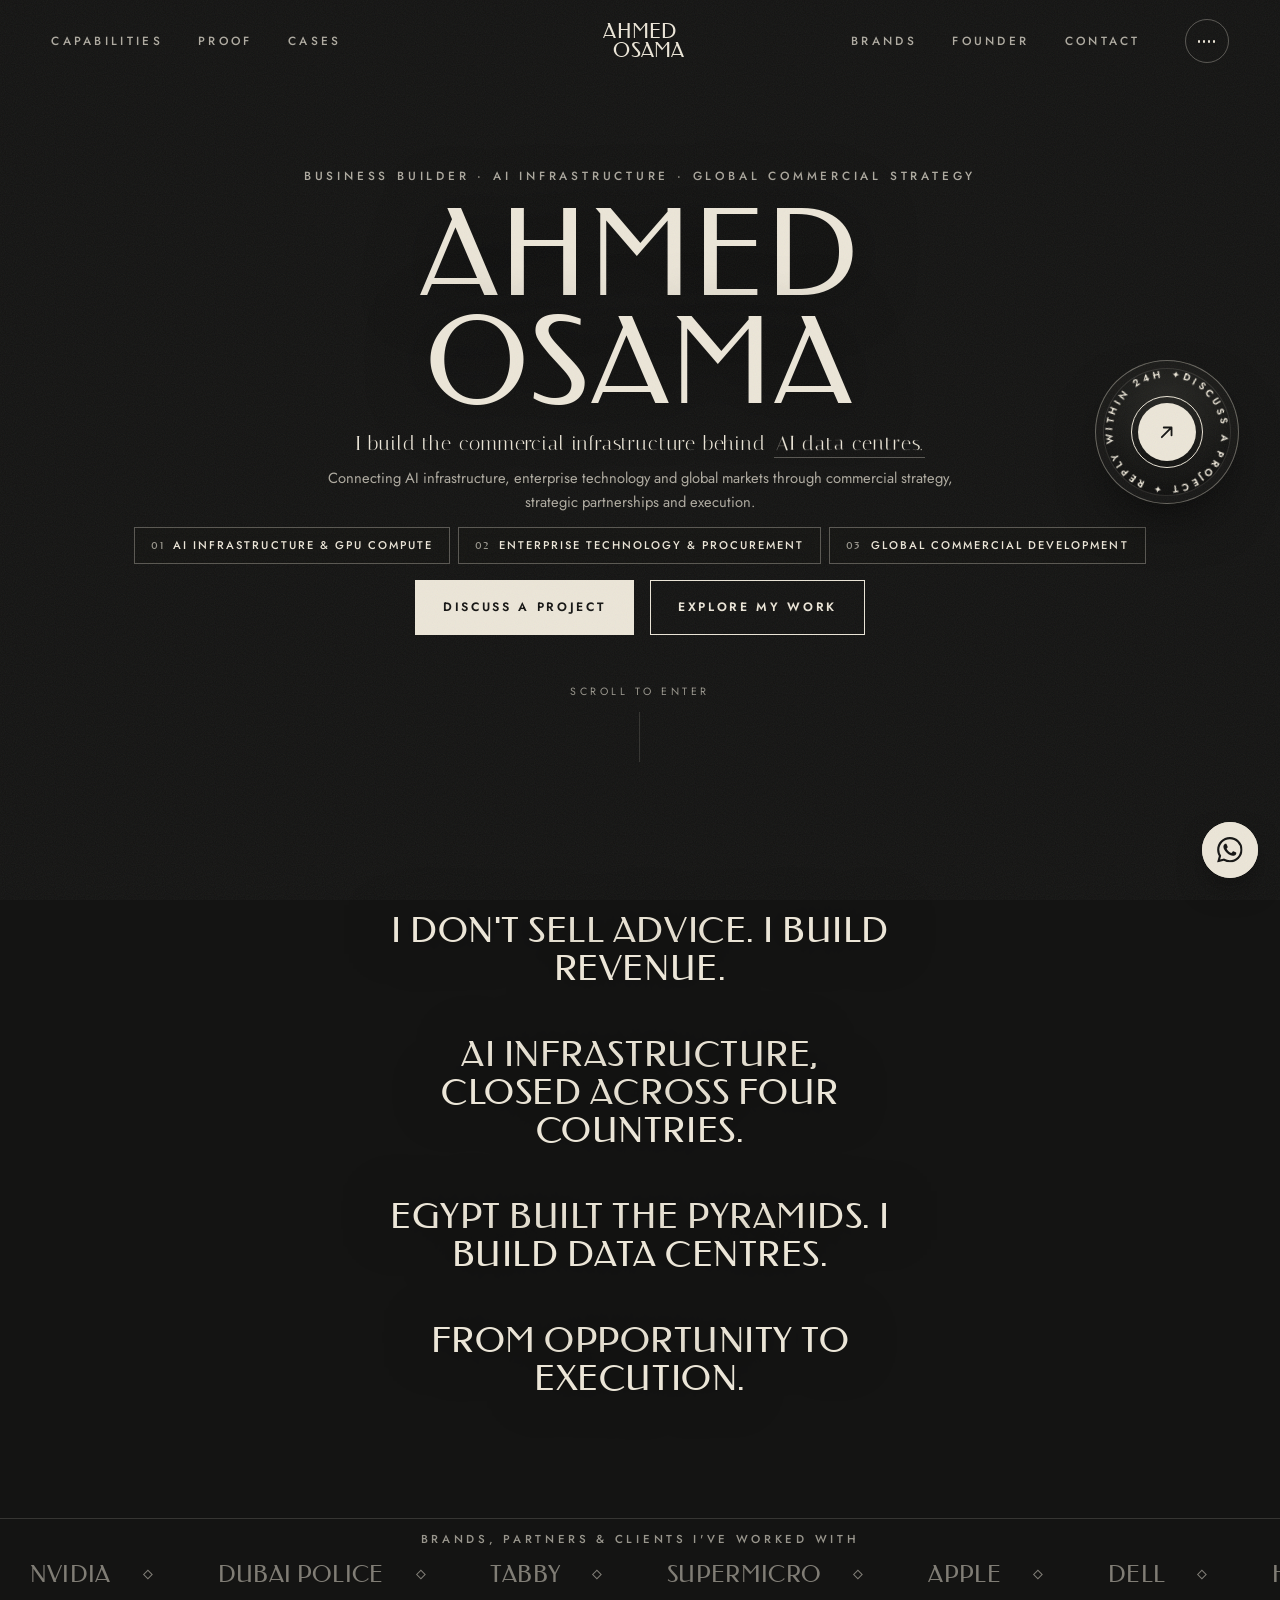
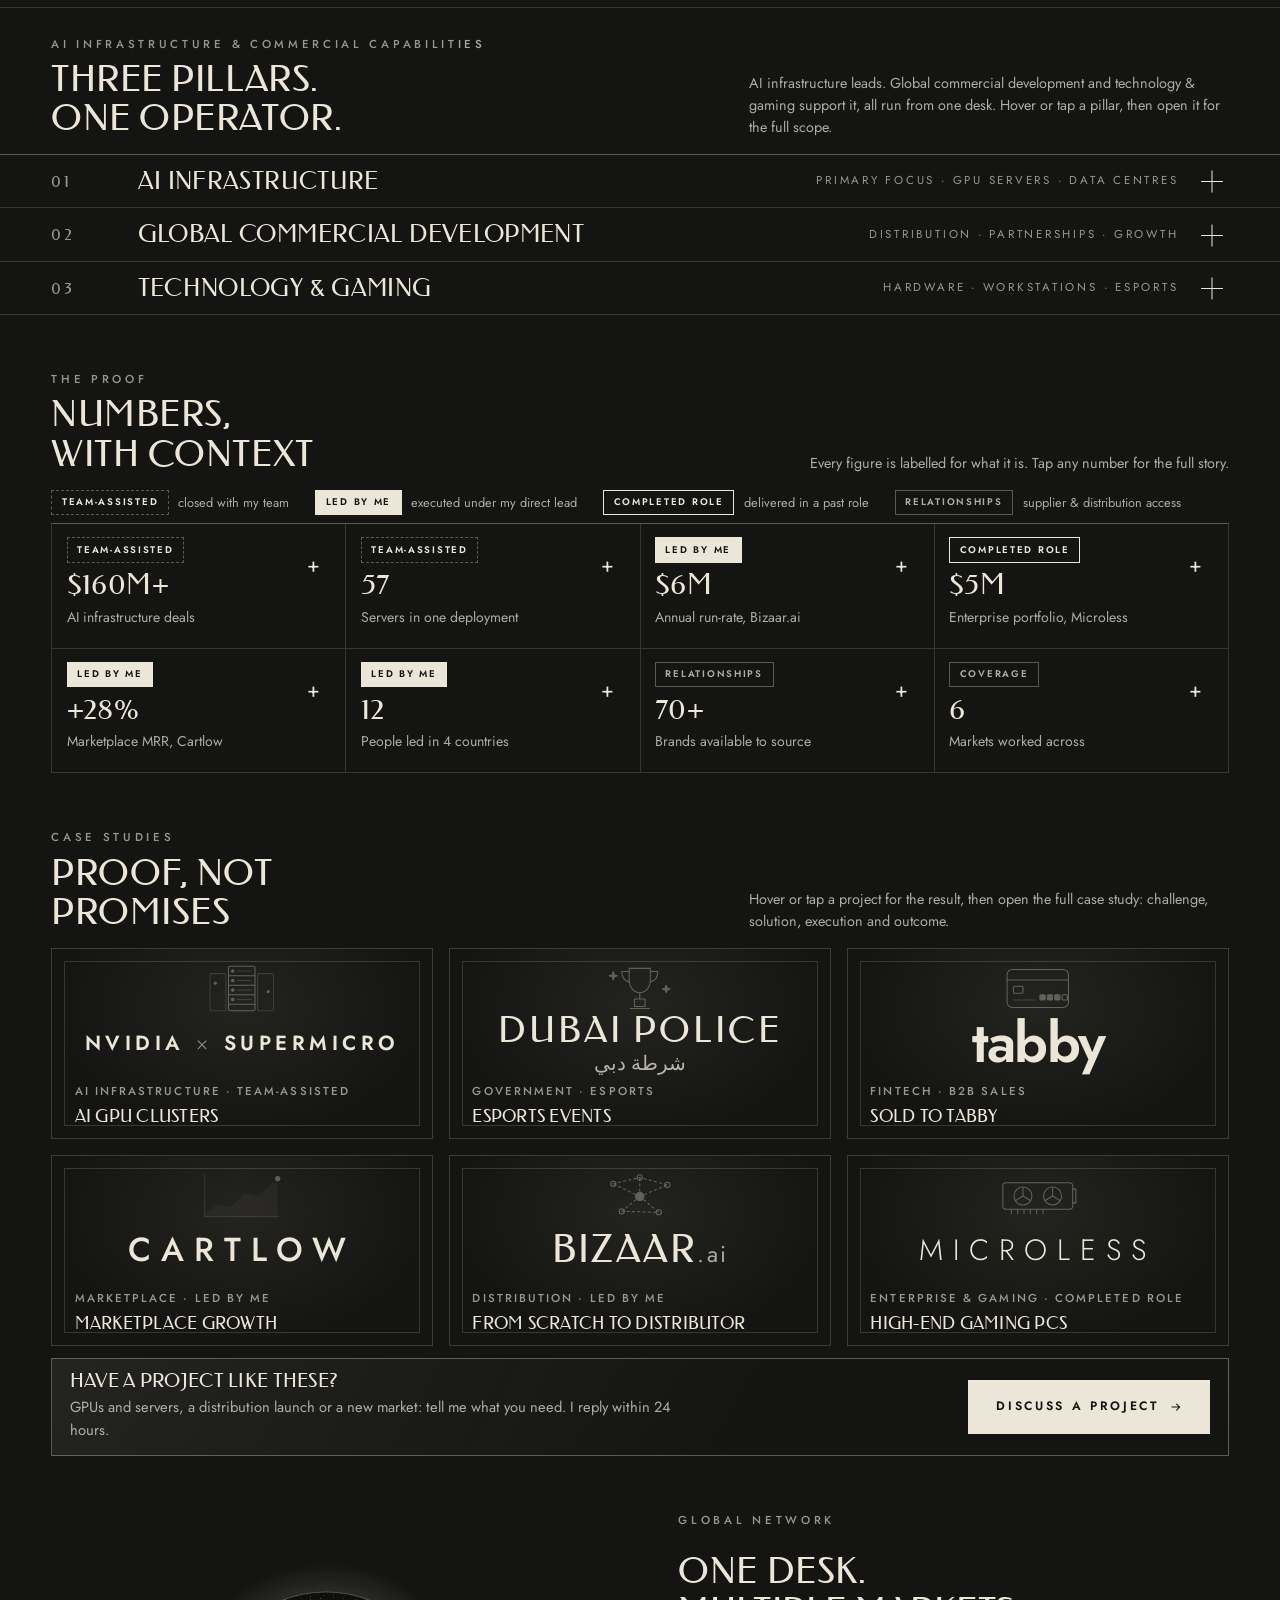
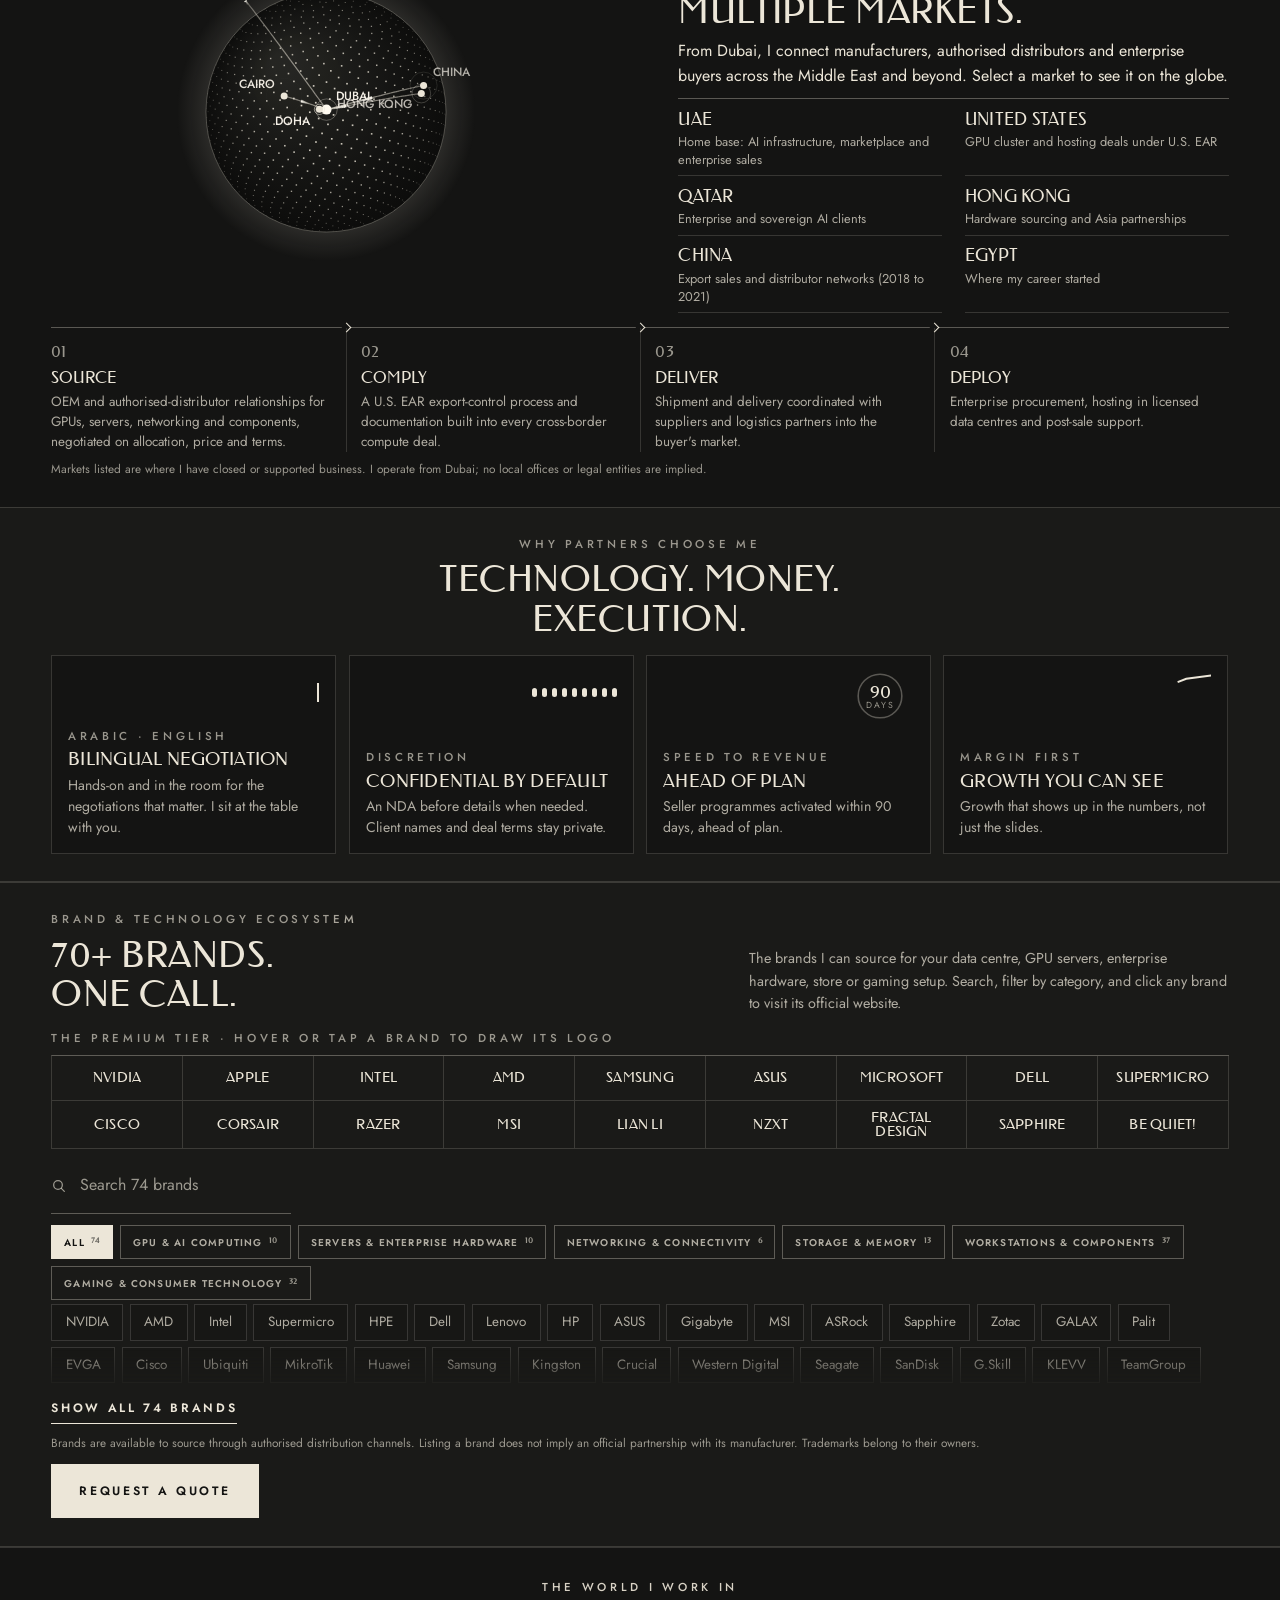
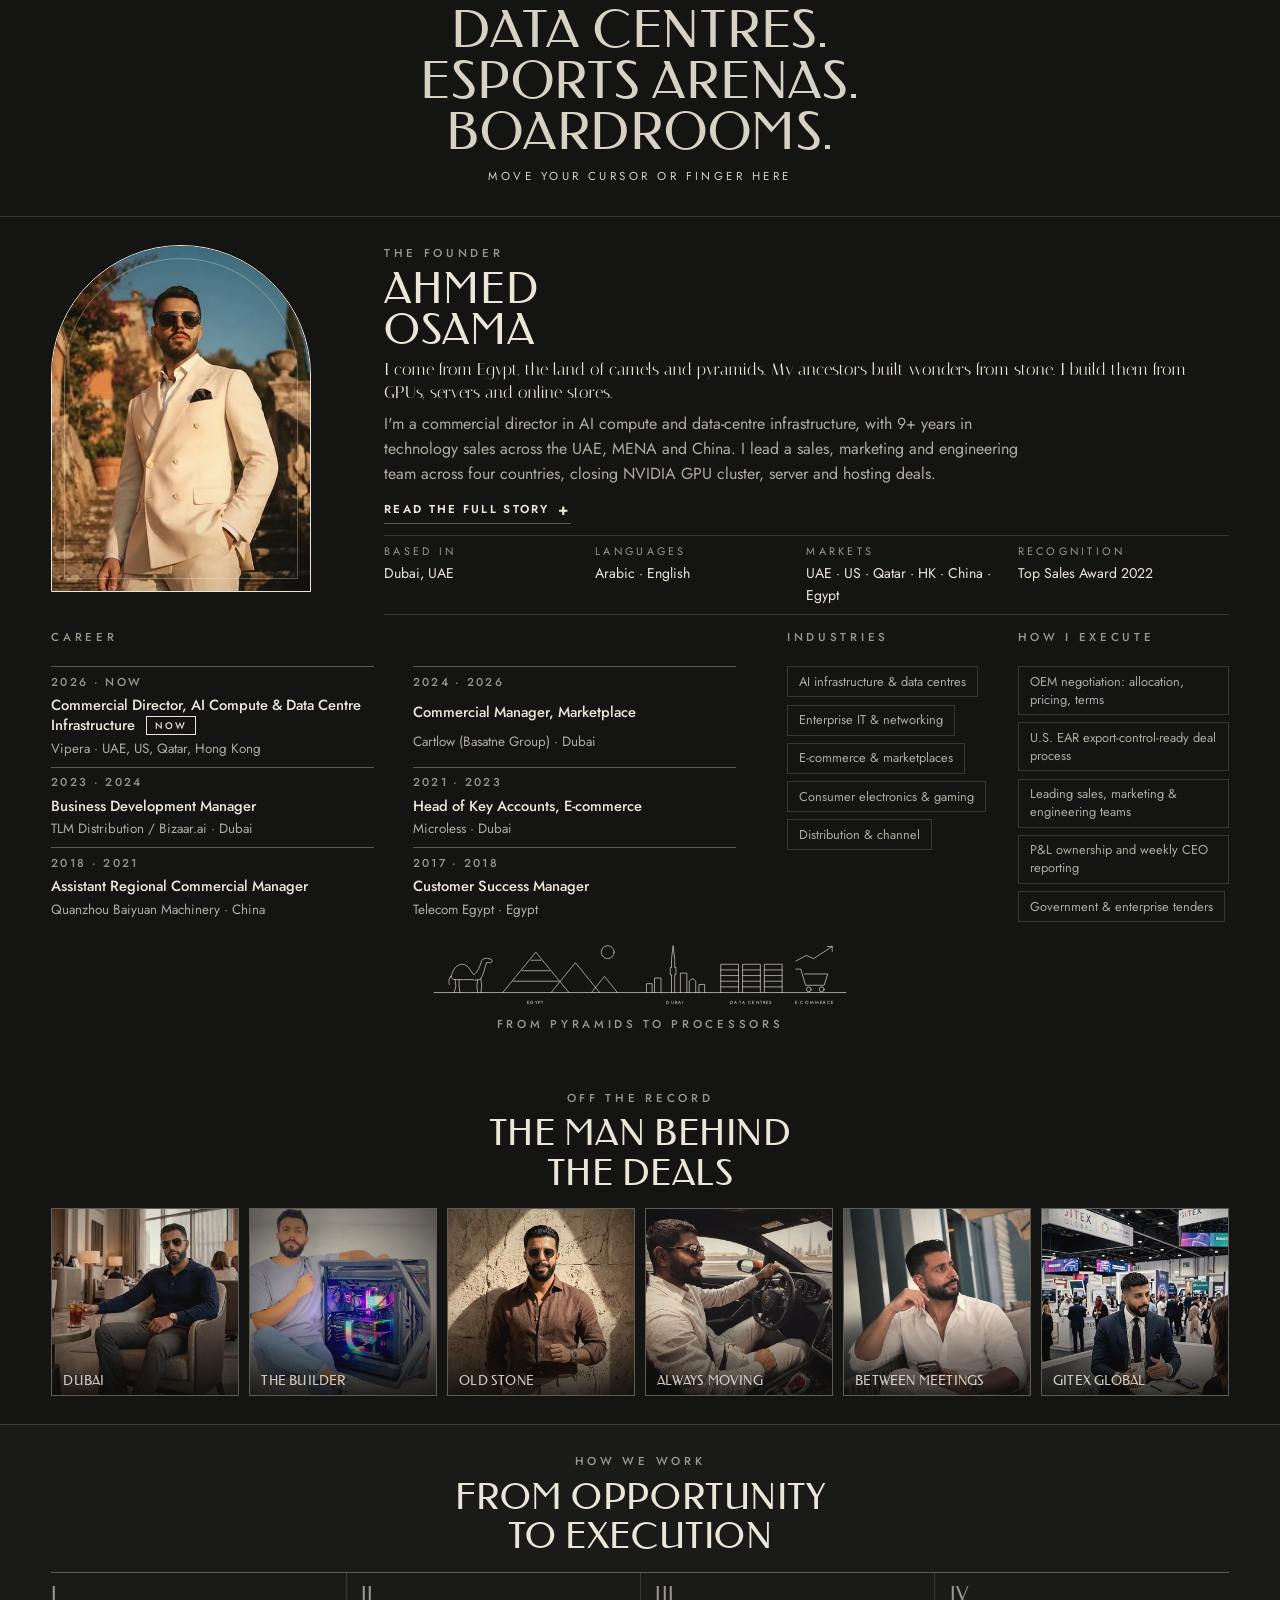
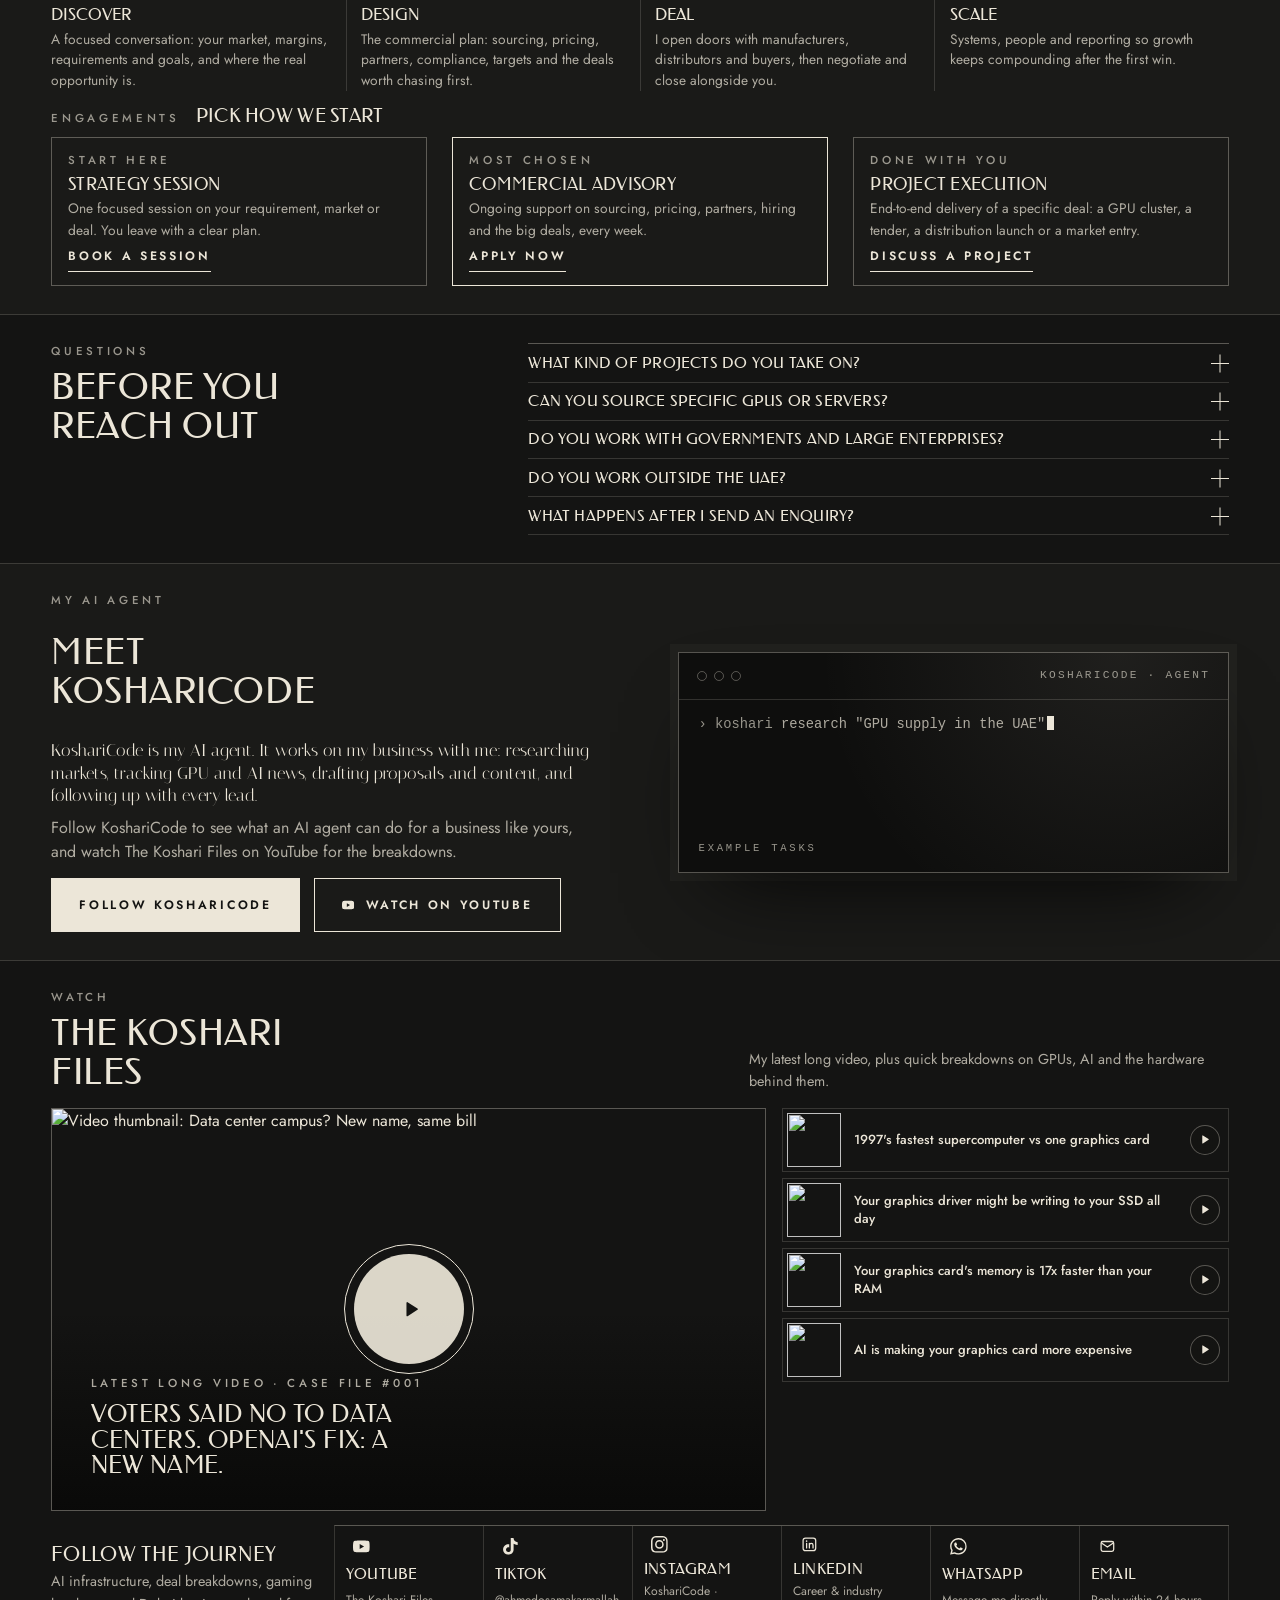
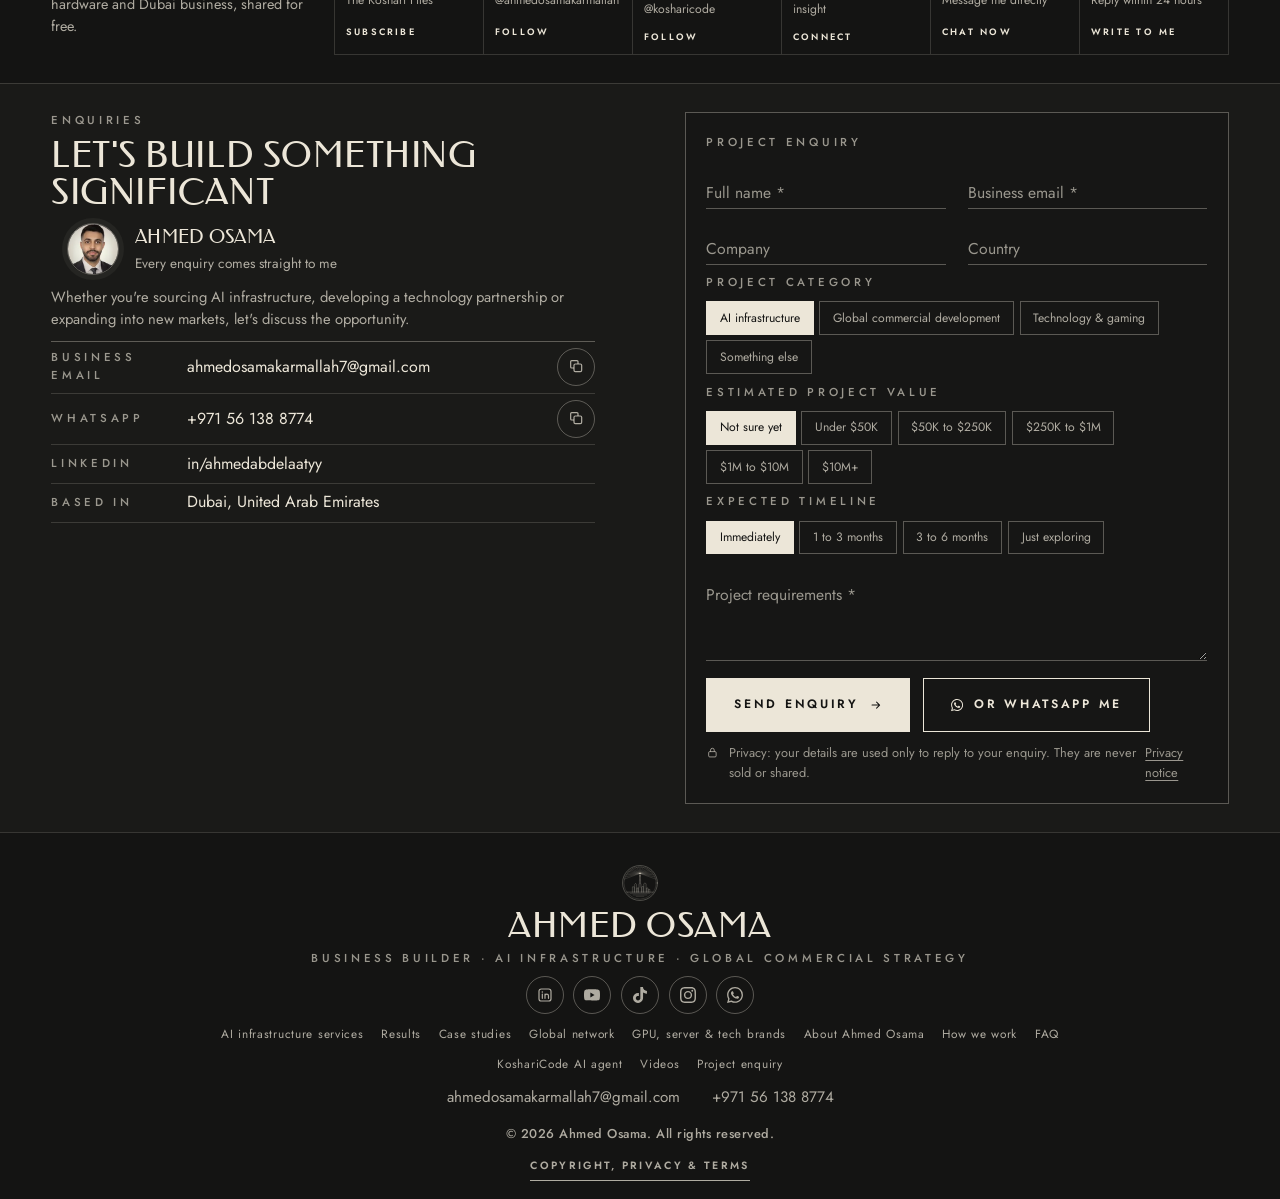
==== commit f364c0dd: "Tightest layout + brand logos on hover with any mouse - Hover effects (brand logos, case flips, pill" ====
--- a/index.html
+++ b/index.html
@@ -37,7 +37,7 @@
   <link rel="preconnect" href="https://cdn.jsdelivr.net" crossorigin>
   <link rel="preload" href="assets/fonts/federo.woff2" as="font" type="font/woff2" crossorigin>
   <link rel="preload" href="assets/fonts/jost.woff2" as="font" type="font/woff2" crossorigin>
-  <link rel="stylesheet" href="css/style.css?v=21">
+  <link rel="stylesheet" href="css/style.css?v=23">
 
   <script>
     (function (d) {
@@ -578,9 +578,9 @@
           </article>
           <article class="bcard" data-reveal-batch>
             <div class="bcard__viz viz-eq" aria-hidden="true"><i></i><i></i><i></i><i></i><i></i><i></i><i></i><i></i><i></i></div>
-            <p class="label">Compliance built in</p>
-            <h3 class="display">U.S. EAR ready</h3>
-            <p>Export-control-ready processes for cross-border compute deals.</p>
+            <p class="label">Discretion</p>
+            <h3 class="display">Confidential by default</h3>
+            <p>An NDA before details when needed. Client names and deal terms stay private.</p>
           </article>
           <article class="bcard" data-reveal-batch>
             <div class="bcard__viz viz-ring" aria-hidden="true"><svg viewBox="0 0 100 100"><circle cx="50" cy="50" r="42"/><circle class="ring__fill" cx="50" cy="50" r="42" pathLength="1"/></svg><b>90<small>days</small></b></div>
@@ -1033,13 +1033,13 @@
   <script src="https://cdn.jsdelivr.net/npm/gsap@3.13.0/dist/ScrollTrigger.min.js" defer></script>
   <script src="https://cdn.jsdelivr.net/npm/gsap@3.13.0/dist/SplitText.min.js" defer></script>
   <script src="https://cdn.jsdelivr.net/npm/lenis@1.3.4/dist/lenis.min.js" defer></script>
-  <script src="js/config.js?v=21" defer></script>
-  <script src="js/testimonials.js?v=21" defer></script>
-  <script src="js/brand-logos.js?v=21" defer></script>
-  <script src="js/sound.js?v=21" defer></script>
-  <script src="js/scene.js?v=21" defer></script>
-  <script src="js/globe.js?v=21" defer></script>
-  <script src="js/effects.js?v=21" defer></script>
-  <script src="js/main.js?v=21" defer></script>
+  <script src="js/config.js?v=23" defer></script>
+  <script src="js/testimonials.js?v=23" defer></script>
+  <script src="js/brand-logos.js?v=23" defer></script>
+  <script src="js/sound.js?v=23" defer></script>
+  <script src="js/scene.js?v=23" defer></script>
+  <script src="js/globe.js?v=23" defer></script>
+  <script src="js/effects.js?v=23" defer></script>
+  <script src="js/main.js?v=23" defer></script>
 </body>
 </html>
--- a/css/style.css
+++ b/css/style.css
@@ -1311,7 +1311,8 @@
 
 /* ---------- Living cursor: it changes with the area it is over ---------- */
 .cursor-dot { display: none; }
-@media (hover: hover) and (pointer: fine) {
+@media all {
+  html.has-cursor .cursor { position: fixed; top: 0; left: 0; z-index: 400; pointer-events: none; }
   html.has-cursor, html.has-cursor * { cursor: none !important; }
   html.has-cursor :is(input, textarea, select) { cursor: text !important; }
   html.has-cursor :is(dialog, dialog *) { cursor: auto !important; }
@@ -1840,6 +1841,203 @@
   .form__actions > * { flex: 1 1 0; padding-left: .6rem; padding-right: .6rem; font-size: .66rem; letter-spacing: .12em; }
 }
 
+
+/* =========================================================
+   Tightest layout (pass 5): spacing halved again, headings ~25% smaller
+   ========================================================= */
+.section { padding: clamp(18px, 2.2vw, 28px) 0; }
+.manifesto { padding-top: clamp(18px, 2.2vw, 28px); }
+.head { margin-bottom: clamp(10px, 1.2vw, 16px); }
+.head .label { margin-bottom: .4rem; }
+.head__title { font-size: clamp(1.4rem, 2.8vw, 2.5rem); line-height: 1.1; }
+.head__intro { font-size: .9rem; }
+
+/* hero */
+.hero { min-height: 88vh; min-height: 88svh; }
+.hero__name { font-size: clamp(2.6rem, 9.4vw, 8.6rem); line-height: .9; }
+.hero__line { font-size: clamp(1rem, 1.6vw, 1.35rem); margin-top: .8rem; }
+.hero__sub { margin-top: .6rem; font-size: .92rem; }
+.hero__caps { margin-top: .8rem; }
+.hero__ctas { margin-top: 1rem; }
+.kicker { margin-bottom: 1rem; }
+
+/* statements + marquee */
+.chapter--band .chapter__pin { height: clamp(140px, 20vh, 200px); }
+.chapter--band .chapter__line { font-size: clamp(1.25rem, 2.7vw, 2.5rem); }
+.marquee { padding: 12px 0 14px; }
+.marquee .label { margin-bottom: .5rem; }
+.marquee__row { font-size: clamp(1rem, 1.8vw, 1.6rem); }
+
+/* capabilities */
+.flow__link { padding: clamp(.55rem, 1vw, .8rem) var(--gutter); }
+.flow__title { font-size: clamp(1.05rem, 1.9vw, 1.65rem); }
+
+/* proof */
+.legend { margin-bottom: .5rem; }
+.num { min-height: 104px; padding: .8rem .9rem; gap: .45rem; }
+.num b { font-size: clamp(1.5rem, 2.3vw, 2.1rem); }
+
+/* cases */
+.case { aspect-ratio: 2 / 1; }
+.case__cap h3 { font-size: clamp(1rem, 1.3vw, 1.15rem); }
+.case__cap { bottom: .8rem; }
+.case__back { padding: .9rem 1.1rem; gap: .35rem; }
+.case__back b { font-size: clamp(1.2rem, 1.7vw, 1.5rem); }
+.case__back p { font-size: .84rem; }
+.cta-band { margin-top: 12px; padding: .8rem 1.1rem; }
+.cta-band__title { font-size: clamp(1.05rem, 1.5vw, 1.3rem); }
+
+/* network */
+.reach__globe { max-width: 300px; }
+.reach__intro { margin-top: .5rem; }
+.markets { margin-top: .6rem; }
+.markets button { padding: .4rem 0; }
+.flowline { margin-top: 14px; }
+.flowline li { padding: .7rem .9rem 0 0; }
+.flowline li + li { padding-left: .9rem; }
+.flowline h3 { font-size: 1rem; }
+.flowline p { font-size: .84rem; }
+.fineprint { margin-top: .5rem; font-size: .74rem; }
+
+/* why partners choose me */
+.bento--four .bcard { padding: .9rem 1rem; }
+.bento--four .bcard .bcard__viz { height: 44px; }
+.bento--four .bcard .bcard__viz.viz-ring { width: 52px; height: 52px; }
+.bento--four .bcard .bcard__viz + .label { margin-top: .5rem; }
+.bcard h3 { font-size: clamp(1.05rem, 1.4vw, 1.25rem); }
+
+/* brands */
+.premium { margin-bottom: 10px; }
+.premium li { min-height: 44px; }
+.premium .bl__link { padding: .55rem .5rem; }
+.bfinder { margin-bottom: .3rem; }
+.brands__kicker { margin-bottom: .45rem; }
+
+/* trail */
+.trail { height: 30vh; height: 30svh; min-height: 220px; }
+.trail__text h2 { font-size: clamp(1.5rem, 4vw, 3.6rem); }
+.trail__text .label { margin-bottom: .5rem; }
+.trail__hint { margin-top: .6rem; }
+
+/* founder */
+.manifesto__visual { max-width: 260px; }
+.manifesto__title { font-size: clamp(1.6rem, 3.3vw, 2.8rem); margin: .4rem 0 .6rem; }
+.manifesto__lead, .agent__lead { font-size: clamp(1rem, 1.3vw, 1.2rem); margin-bottom: .5rem; }
+.facts { margin-top: .7rem; }
+.facts div { padding: .45rem .8rem .45rem 0; }
+.founder__more { margin-top: 14px; }
+.career li { padding: .4rem 0 .45rem; }
+.journey-line { margin-top: 8px; }
+.journey-line svg { max-width: 420px; }
+
+/* off the record: square tiles, one strip */
+.me__shot { aspect-ratio: 1 / 1; }
+
+/* how we work + engagements */
+.steps li { padding: .7rem .9rem 0 0; }
+.steps li + li { padding-left: .9rem; }
+.steps span { font-size: 1.2rem; margin-bottom: .2rem; }
+.steps h3 { font-size: 1rem; }
+.steps p { font-size: .86rem; }
+.engage { margin-top: 14px; }
+.engage__head { margin-bottom: .6rem; }
+.engage__title { font-size: clamp(1.05rem, 1.5vw, 1.3rem); }
+.plan { padding: .85rem 1rem; gap: .35rem; }
+.plan h3 { font-size: clamp(1rem, 1.3vw, 1.15rem); }
+.plan > p:not(.label) { font-size: .86rem; }
+
+/* faq */
+.qa summary { padding: .6rem 0; }
+.qa summary .display { font-size: clamp(.92rem, 1.1vw, 1.05rem); }
+.qa__body p { padding-bottom: .6rem; font-size: .9rem; }
+
+/* kosharicode */
+.agent__log { min-height: 140px; padding-top: .9rem; gap: .6rem; }
+.agent__ctas { margin-top: .8rem; }
+.agent__text { margin-top: .4rem; }
+
+/* the koshari files */
+.watch__grid .shorts { gap: 6px; }
+.watch__grid .short { grid-template-columns: 54px 1fr 30px; padding: 4px 8px 4px 4px; }
+.watch__grid .short img { width: 54px; height: 54px; }
+.watch__grid .short span { font-size: .82rem; }
+.watch__grid .short > i { width: 30px; height: 30px; }
+.media-row { margin-top: 14px; }
+.channel { padding: .65rem .7rem; }
+.channel > i { font-size: 1.05rem; margin-bottom: .25rem; }
+.channel b { font-size: .95rem; }
+
+/* contact */
+.contact__title { font-size: clamp(1.5rem, 2.8vw, 2.4rem); margin: .4rem 0 .6rem; }
+.contact__me { margin-bottom: .6rem; }
+.contact__me img { width: 52px; height: 52px; }
+.contact__intro { margin-top: .5rem; font-size: .92rem; }
+.contact__list { margin-top: .6rem; }
+.contact__list li { padding: .4rem 0; }
+.form { padding: clamp(.9rem, 1.6vw, 1.3rem); }
+.field { margin-bottom: .55rem; }
+.field input, .field textarea { padding: 1rem 0 .35rem; }
+.pills { margin: 0 0 .6rem; }
+.pills legend { margin-bottom: .35rem; }
+.form__note { margin-top: .7rem; }
+
+/* footer */
+.footer { padding: clamp(20px, 2.4vw, 32px) 0 18px; }
+.footer__inner { gap: .5rem; }
+.footer__emblem { width: 38px; height: 38px; }
+.footer__name { font-size: clamp(1.4rem, 2.8vw, 2.2rem); }
+.footer__copy { margin-top: .4rem; }
+
+@media (max-width: 640px) {
+  .section { padding: 14px 0; }
+  .manifesto { padding-top: 14px; }
+  .head { margin-bottom: 8px; }
+  .head__title { font-size: 1.35rem; }
+  .hero__name { font-size: clamp(2.4rem, 12vw, 3.2rem); }
+  .chapter--band .chapter__pin { height: 140px; }
+  .chapter--band .chapter__line { font-size: 1.2rem; }
+  .manifesto__title { font-size: 1.7rem; min-height: 96px; }
+  .manifesto__visual { width: 92px; }
+  .manifesto__text .label, .manifesto__title { padding-right: 108px; }
+  .num { min-height: 84px; }
+  .num b { font-size: 1.35rem; }
+  .case { aspect-ratio: 4 / 3; }
+  .reach__globe { max-width: 190px; }
+  .trail { height: 26svh; min-height: 200px; }
+  .trail__text h2 { font-size: 1.35rem; }
+  .contact__title { font-size: 1.45rem; }
+  .footer__name { font-size: 1.4rem; }
+  .bento--four .bcard .bcard__viz { height: 36px; }
+  .watch__grid .feature { aspect-ratio: 16 / 9; }
+}
+
+
+/* ---------- Tightest layout, phones (pass 6): swipe rows instead of tall stacks ---------- */
+@media (max-width: 640px) {
+  .hero { min-height: 78vh; min-height: 78svh; }
+  /* shared swipe-row look */
+  .career ol, .flowline, .channels, .form .pills { display: flex; flex-wrap: nowrap; overflow-x: auto; scrollbar-width: none; scroll-snap-type: x proximity; }
+  .career ol::-webkit-scrollbar, .flowline::-webkit-scrollbar, .channels::-webkit-scrollbar, .form .pills::-webkit-scrollbar { display: none; }
+  /* career timeline: cards */
+  .career ol { gap: 8px; margin: 0 calc(var(--gutter) * -1); padding: 0 var(--gutter); scroll-padding: 0 var(--gutter); }
+  .career li { flex: 0 0 76%; scroll-snap-align: start; border: 1px solid var(--line); border-top: 1px solid var(--line-2); padding: .6rem .7rem; }
+  /* network steps */
+  .flowline { gap: 8px; margin: 12px calc(var(--gutter) * -1) 0; padding: 0 var(--gutter); border-top: 0; }
+  .flowline li, .flowline li + li, .flowline li:nth-child(even), .flowline li:nth-child(n+3) { flex: 0 0 70%; scroll-snap-align: start; padding: .7rem .8rem .5rem; border: 1px solid var(--line); border-top: 1px solid var(--line-2); }
+  /* social channels */
+  .channels { gap: 0; border-left: 0; margin: 0 calc(var(--gutter) * -1); padding: 0 var(--gutter); }
+  .channel { flex: 0 0 118px; border-left: 1px solid var(--line); }
+  /* form options: one row each */
+  .form .pills { gap: .35rem; margin-right: -1rem; padding-right: 1rem; }
+  .form .pills { align-items: center; }
+  .form .pills legend { flex: 0 0 4.6rem; margin: 0 .3rem 0 0; font-size: .55rem; letter-spacing: .14em; line-height: 1.35; }
+  .form__actions > * { white-space: normal; line-height: 1.25; text-align: center; letter-spacing: .08em; }
+  .pills label { flex: none; }
+  /* kosharicode buttons side by side */
+  .agent__ctas { flex-wrap: nowrap; gap: .5rem; }
+  .agent__ctas .frame-btn { flex: 1 1 0; padding: .8rem .6rem; font-size: .62rem; letter-spacing: .12em; }
+}
+
 /* =========================================================
    Reduced motion
    ========================================================= */
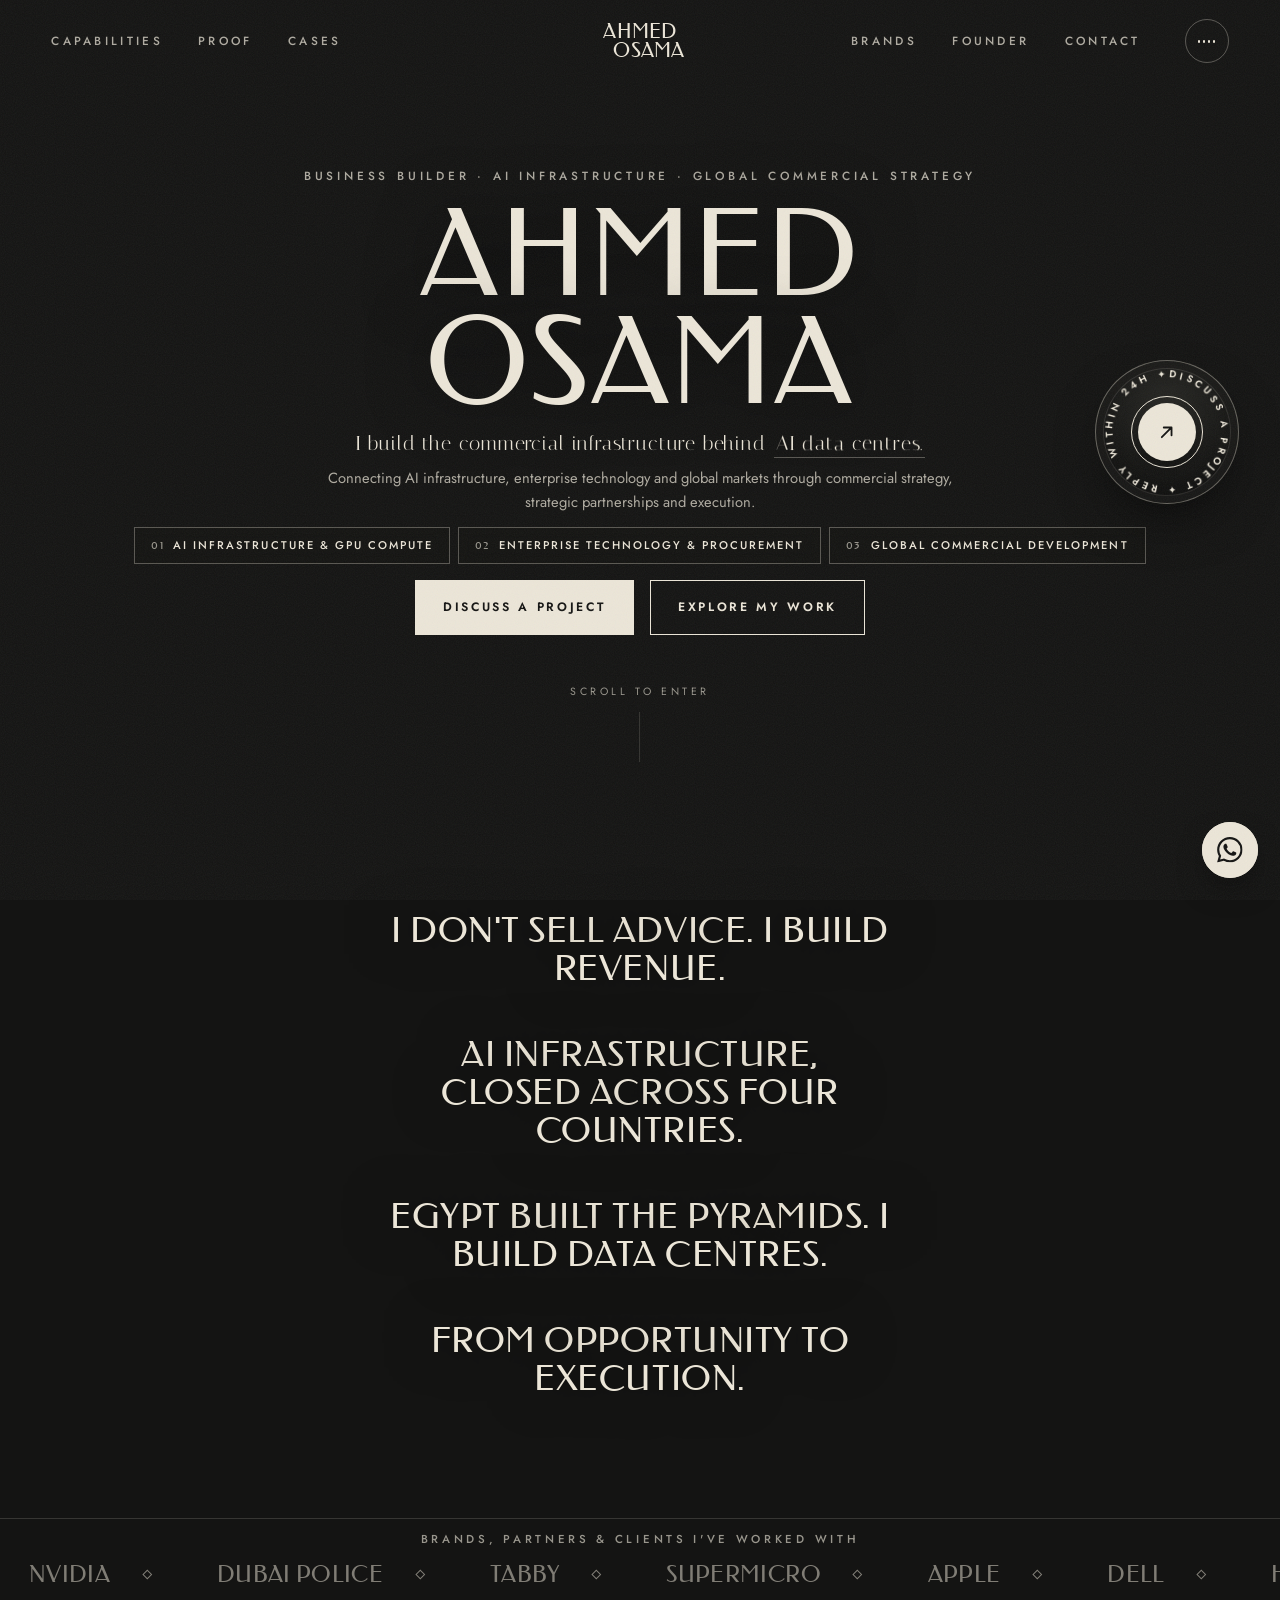
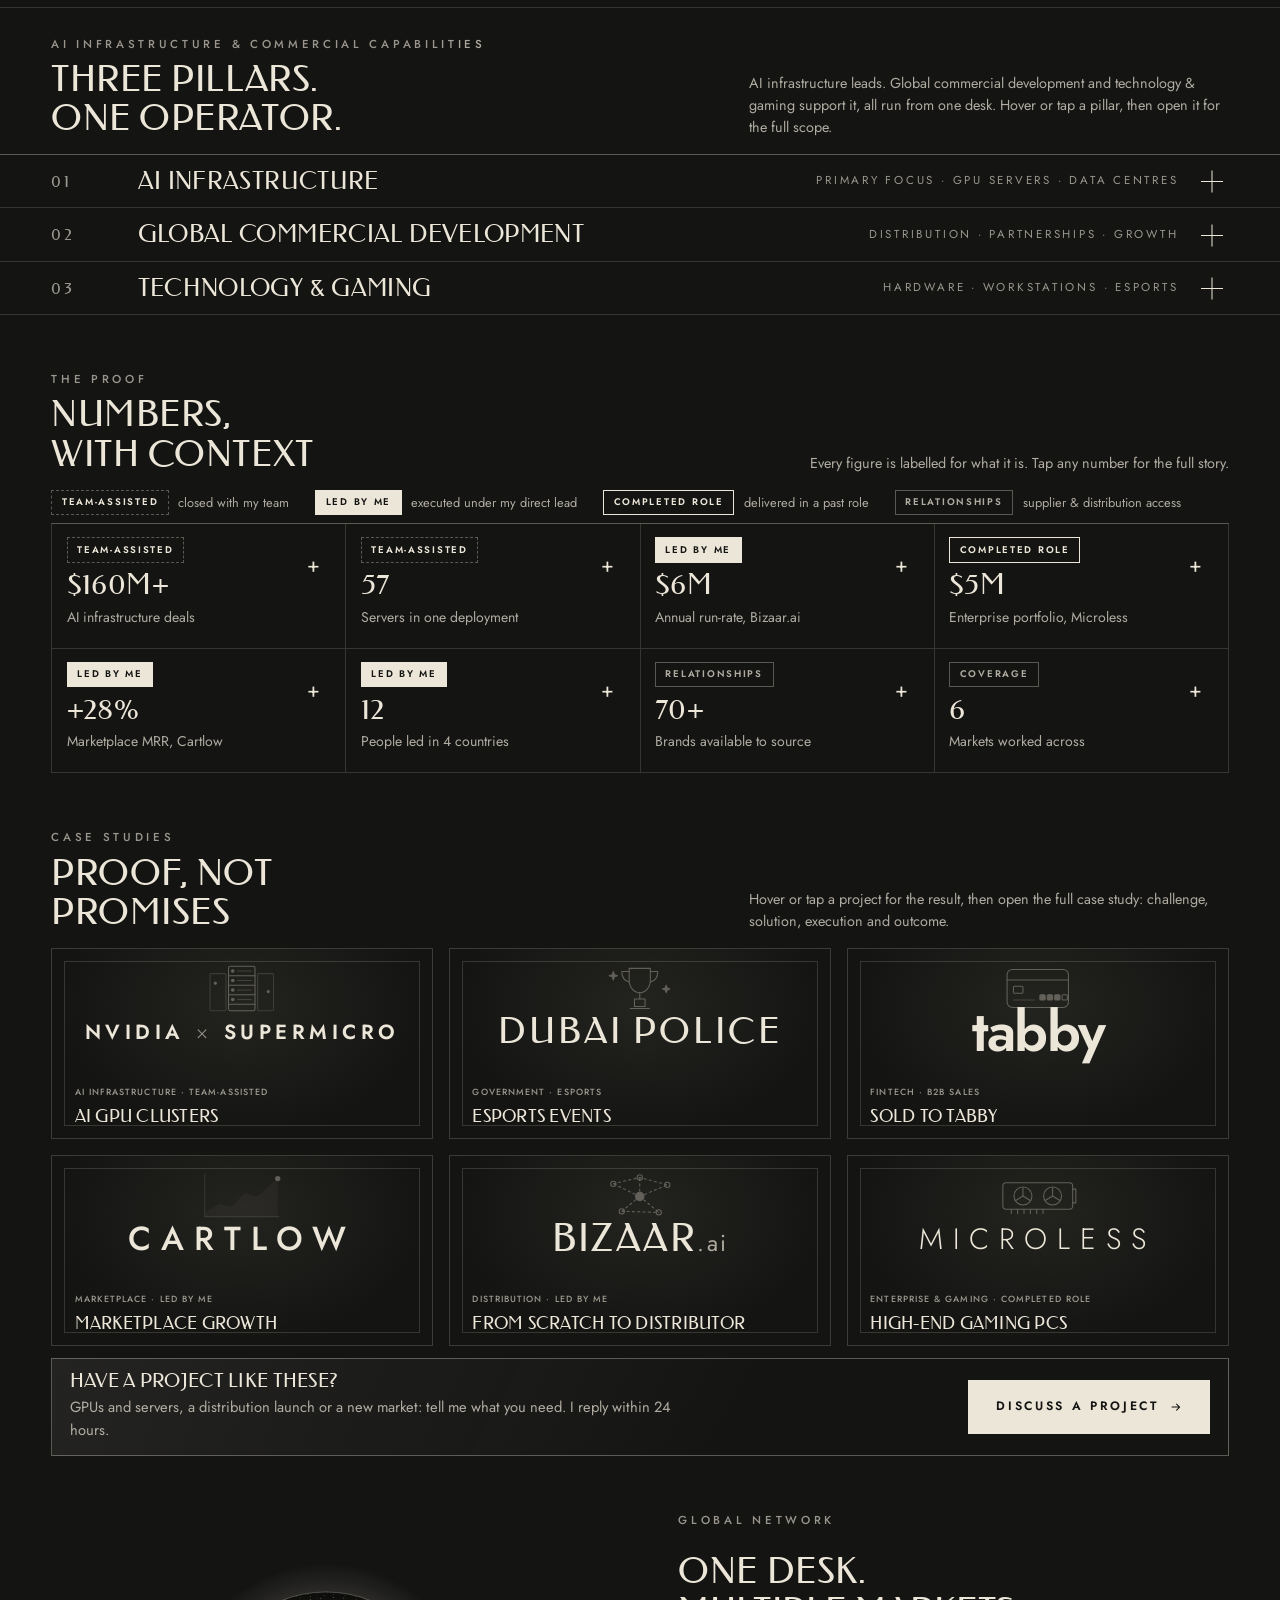
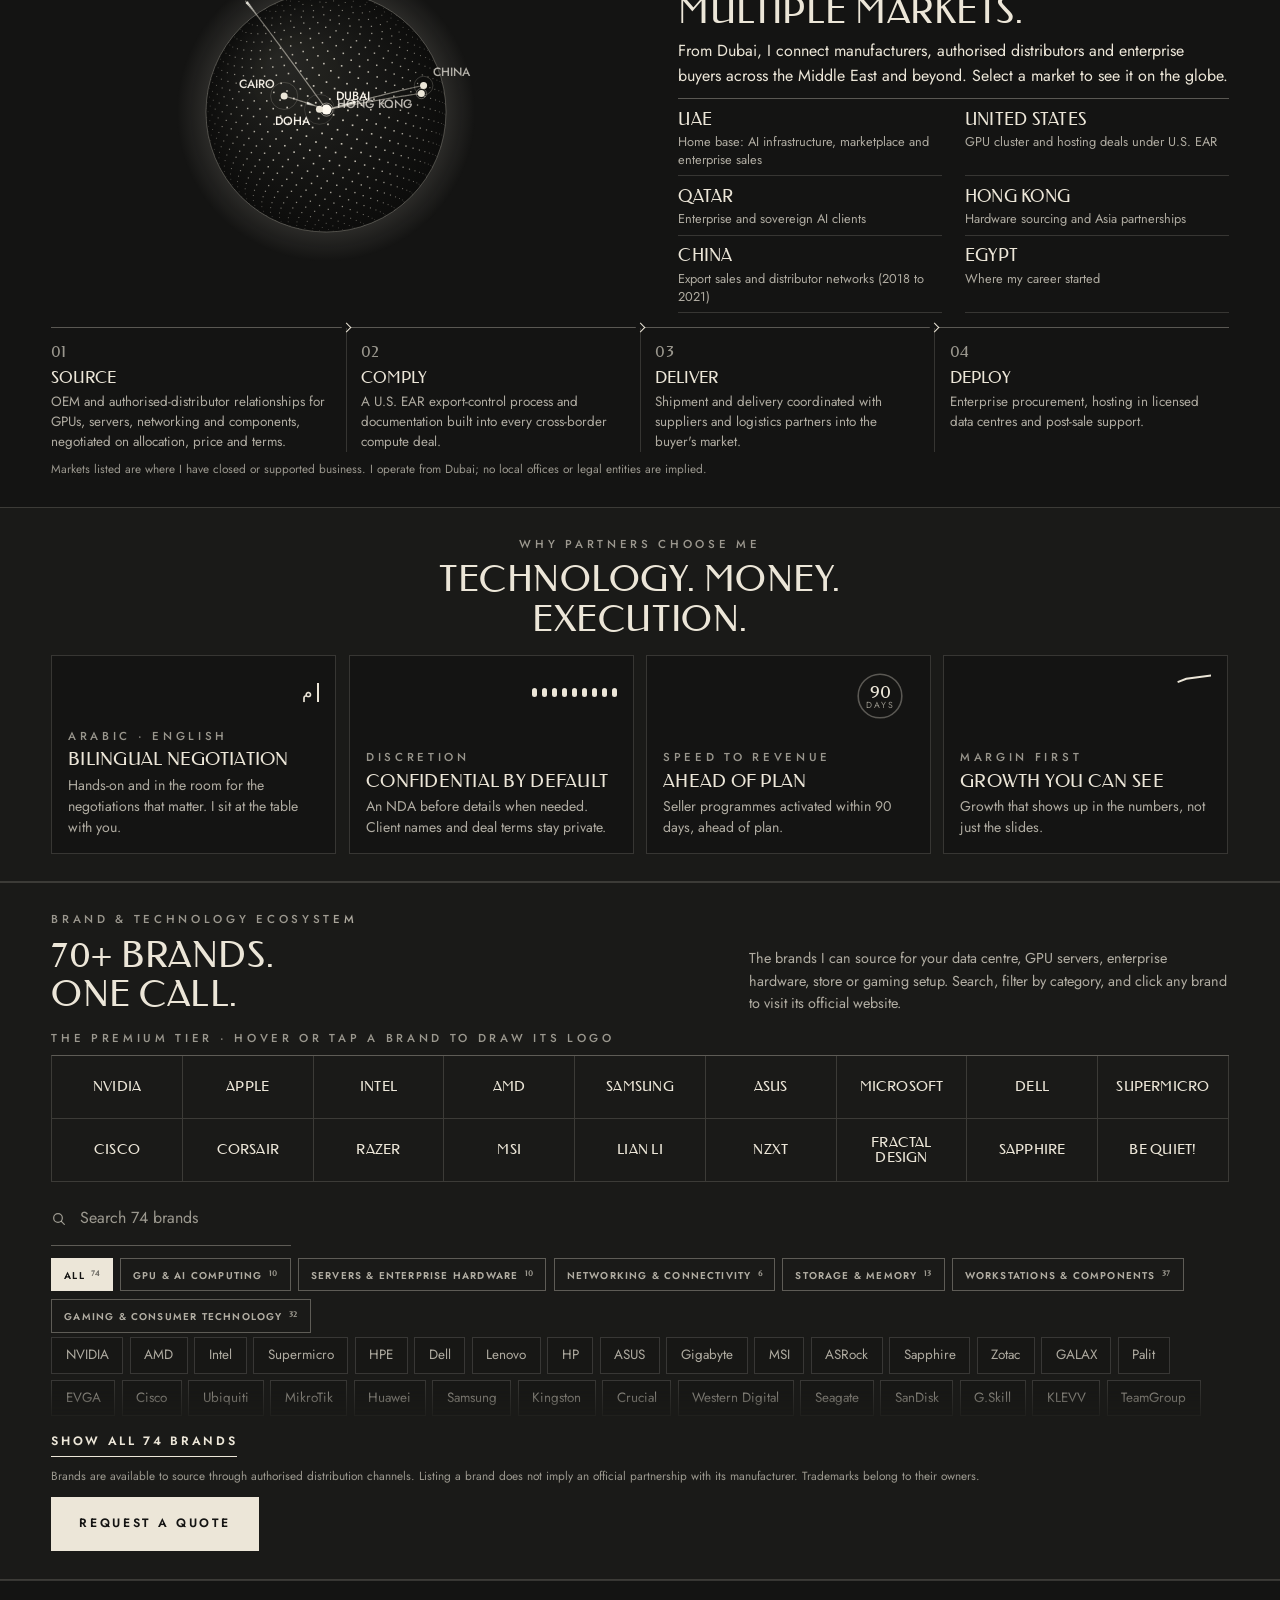
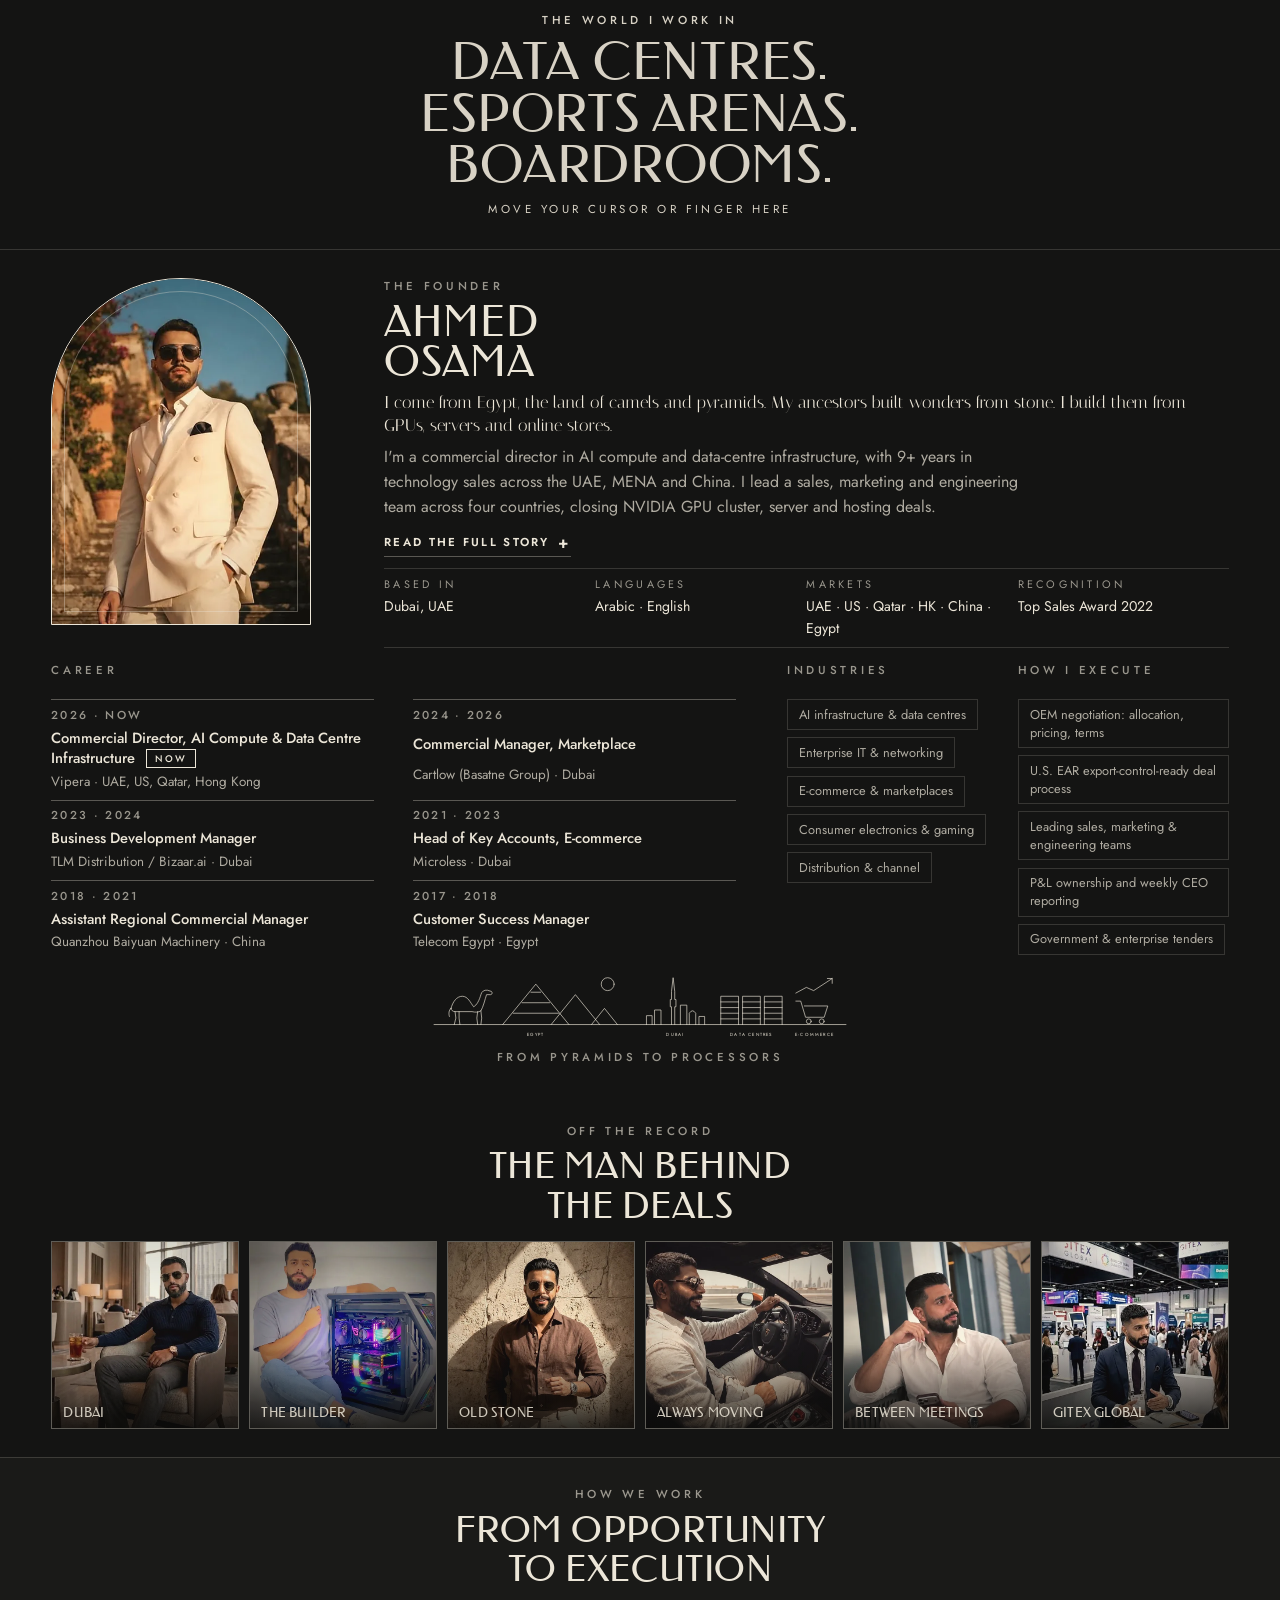
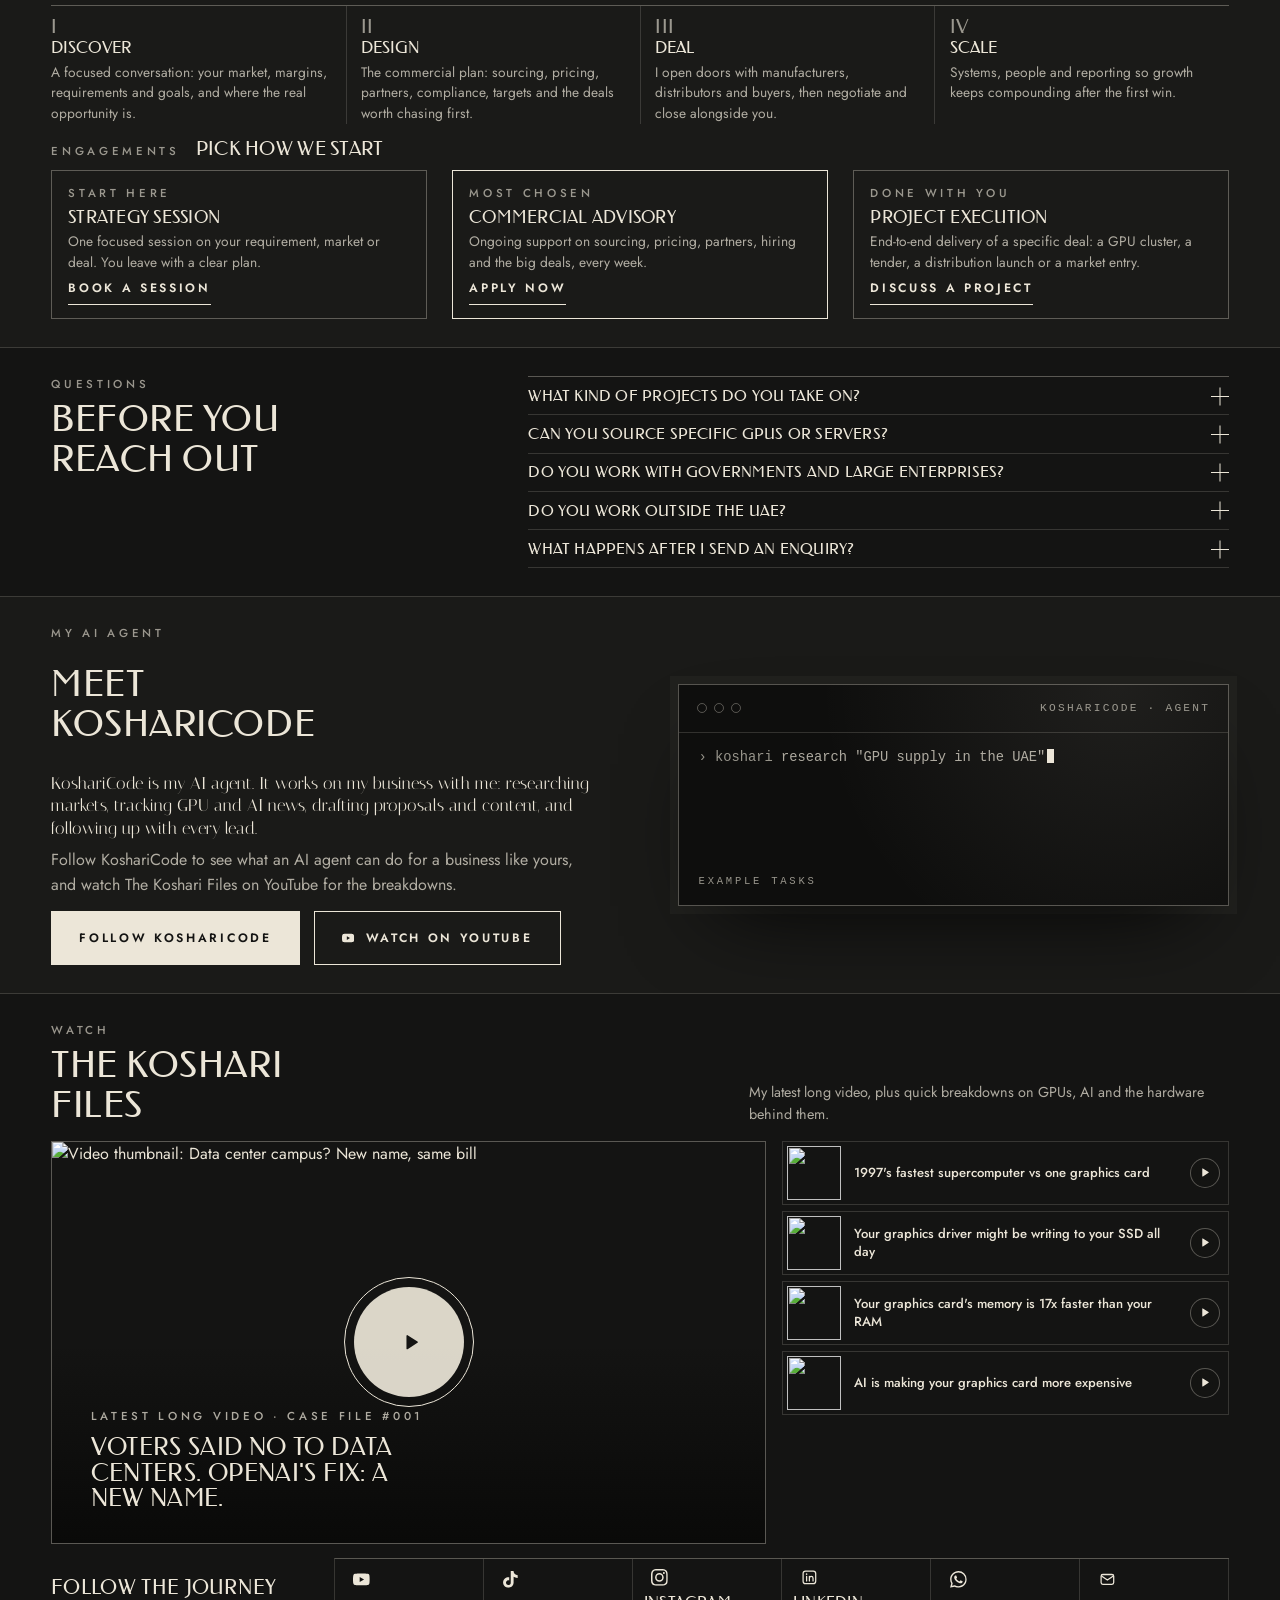
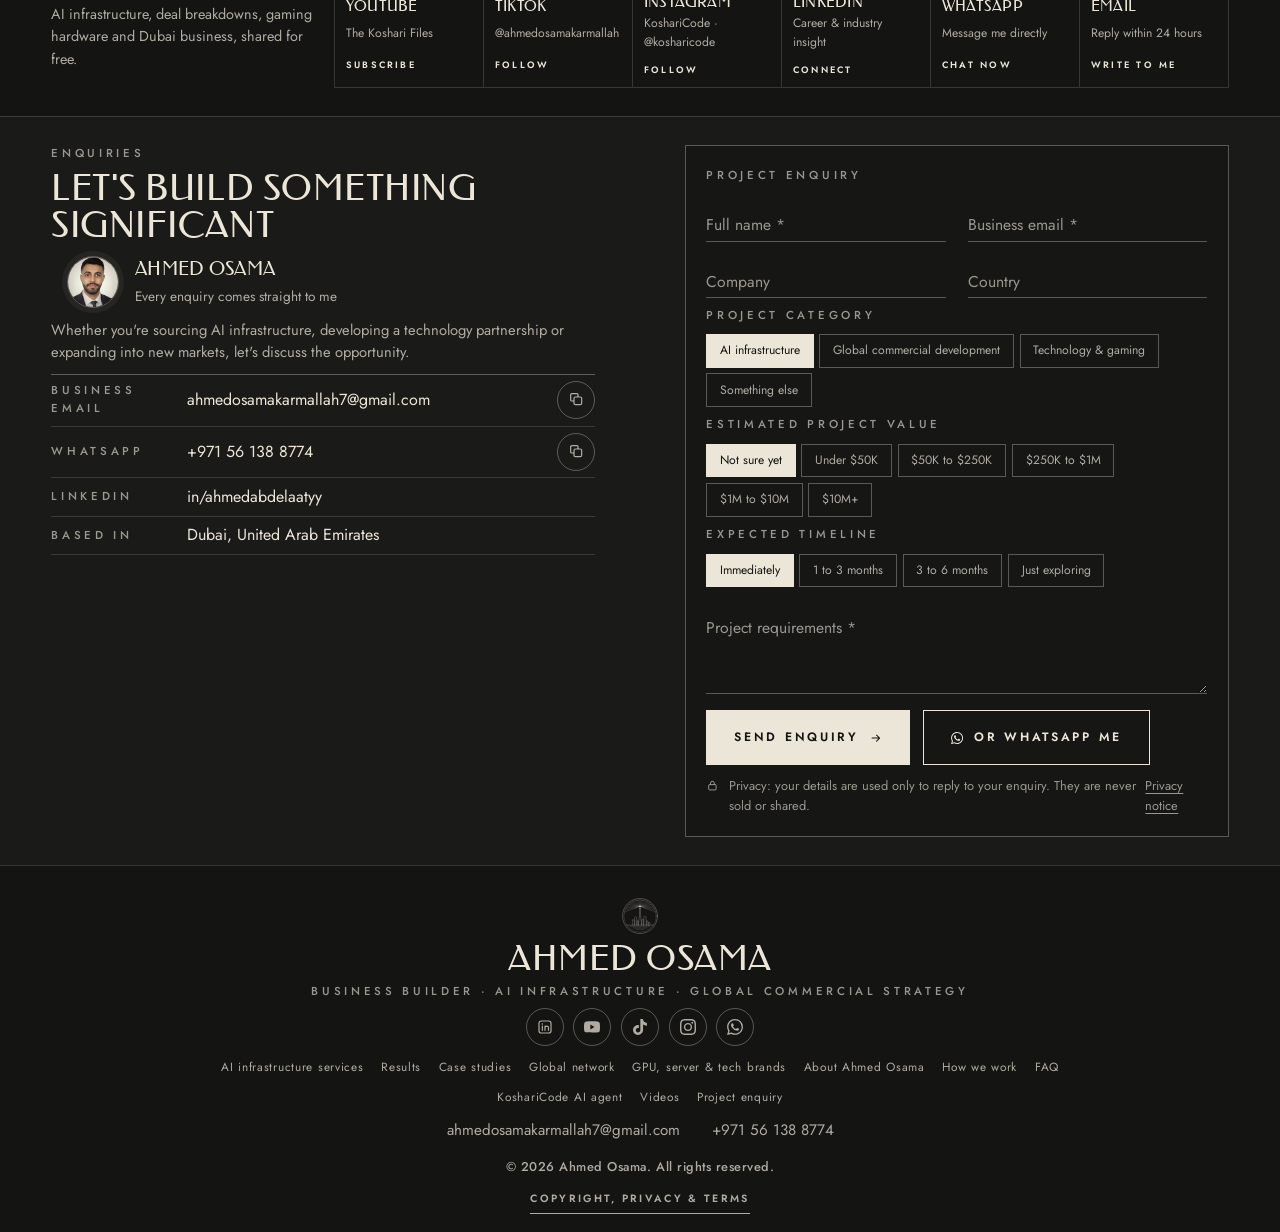
==== commit 4c77bd72: "Polish: visible brand logos, smooth case reveal, calm statements, Builder framing - Brand tiles: dot" ====
--- a/index.html
+++ b/index.html
@@ -37,7 +37,7 @@
   <link rel="preconnect" href="https://cdn.jsdelivr.net" crossorigin>
   <link rel="preload" href="assets/fonts/federo.woff2" as="font" type="font/woff2" crossorigin>
   <link rel="preload" href="assets/fonts/jost.woff2" as="font" type="font/woff2" crossorigin>
-  <link rel="stylesheet" href="css/style.css?v=23">
+  <link rel="stylesheet" href="css/style.css?v=25">
 
   <script>
     (function (d) {
@@ -485,7 +485,7 @@
             <div class="case__detail" hidden data-service="AI Infrastructure"><p class="label">Case study · AI infrastructure</p><h3 class="display case-title">GPU clusters for AI data centres</h3><dl class="cmeta"><div><dt>Clients</dt><dd>Enterprise, sovereign AI and hosting buyers (confidential)</dd></div><div><dt>Markets</dt><dd>UAE · United States · Qatar · Hong Kong</dd></div><div><dt>My role</dt><dd>Commercial Director, leading a 12-person sales, marketing and engineering team</dd></div><div><dt>Result type</dt><dd>Team-assisted</dd></div></dl><h4 class="label csub">Results</h4><ul class="outcomes"><li><b class="display">$160M+</b><span>NVIDIA GPU cluster, server and hosting deals closed with my team</span></li><li><b class="display">57</b><span>servers in the largest single deployment</span></li><li><b class="display">4</b><span>countries the team works across</span></li></ul><div class="csteps"><div class="cstep"><span class="cstep__n display">01</span><h4>Challenge</h4><p>Accelerated compute is scarce, expensive and regulated. Buyers needed NVIDIA GPU capacity delivered across borders on time, priced competitively and compliant with U.S. export controls.</p></div><div class="cstep"><span class="cstep__n display">02</span><h4>Solution</h4><p>One commercial desk covering sourcing, pricing, compliance and hosting: NVIDIA HGX H100, H200 and B300 platforms and Supermicro systems, 400Gb/s InfiniBand networking, NVMe storage and liquid-cooled compute.</p></div><div class="cstep"><span class="cstep__n display">03</span><h4>Execution</h4><ul class="ticks"><li>Negotiated allocation, pricing and terms with OEMs and authorised distributors</li><li>Ran every cross-border deal through a U.S. EAR export-control process</li><li>Coordinated hosting in licensed data centres for buyers who needed it</li><li>Led the team commercially across the UAE, US, Qatar and Hong Kong</li></ul></div></div><p class="fineprint">The $160M+ total is a team result. Client names and deal terms are confidential.</p></div>
           </article>
           <article class="case" tabindex="0" data-case="dubai-police" data-reveal-batch>
-            <div class="case__front"><div class="case__art" data-viz-art="trophy"></div><div class="case__brand"><span class="wm wm--dp">DUBAI POLICE<small lang="ar">شرطة دبي</small></span></div><div class="case__cap"><span class="label">Government · Esports</span><h3 class="display">Esports Events</h3></div></div>
+            <div class="case__front"><div class="case__art" data-viz-art="trophy"></div><div class="case__brand"><span class="wm wm--dp">DUBAI POLICE</span></div><div class="case__cap"><span class="label">Government · Esports</span><h3 class="display">Esports Events</h3></div></div>
             <div class="case__back"><span class="label">Esports · Dubai Police</span><b class="display">Live events</b><p>Esports events built for Dubai Police.</p><span class="case__open">Read more <i class="ico" aria-hidden="true"><svg class="ic"><use href="#i-arrow"/></svg></i></span></div>
             <div class="case__detail" hidden data-service="Technology &amp; Gaming"><p class="label">Project · Esports</p><h3 class="display case-title">Esports events for Dubai Police</h3><dl class="cmeta"><div><dt>Client</dt><dd>Dubai Police</dd></div><div><dt>Sector</dt><dd>Government · Esports</dd></div><div><dt>Result type</dt><dd>Completed project</dd></div></dl><div class="csteps"><div class="cstep"><span class="cstep__n display">01</span><h4>Overview</h4><p>I built esports events for Dubai Police, a government client in the UAE.</p></div></div><p class="fineprint">More detail on scope and delivery is available on request.</p></div>
           </article>
@@ -1033,13 +1033,13 @@
   <script src="https://cdn.jsdelivr.net/npm/gsap@3.13.0/dist/ScrollTrigger.min.js" defer></script>
   <script src="https://cdn.jsdelivr.net/npm/gsap@3.13.0/dist/SplitText.min.js" defer></script>
   <script src="https://cdn.jsdelivr.net/npm/lenis@1.3.4/dist/lenis.min.js" defer></script>
-  <script src="js/config.js?v=23" defer></script>
-  <script src="js/testimonials.js?v=23" defer></script>
-  <script src="js/brand-logos.js?v=23" defer></script>
-  <script src="js/sound.js?v=23" defer></script>
-  <script src="js/scene.js?v=23" defer></script>
-  <script src="js/globe.js?v=23" defer></script>
-  <script src="js/effects.js?v=23" defer></script>
-  <script src="js/main.js?v=23" defer></script>
+  <script src="js/config.js?v=25" defer></script>
+  <script src="js/testimonials.js?v=25" defer></script>
+  <script src="js/brand-logos.js?v=25" defer></script>
+  <script src="js/sound.js?v=25" defer></script>
+  <script src="js/scene.js?v=25" defer></script>
+  <script src="js/globe.js?v=25" defer></script>
+  <script src="js/effects.js?v=25" defer></script>
+  <script src="js/main.js?v=25" defer></script>
 </body>
 </html>
--- a/css/style.css
+++ b/css/style.css
@@ -2038,6 +2038,43 @@
   .agent__ctas .frame-btn { flex: 1 1 0; padding: .8rem .6rem; font-size: .62rem; letter-spacing: .12em; }
 }
 
+
+/* ---------- Polish: logos you can see, smooth case reveal, The Builder framing ---------- */
+.premium li { min-height: 62px; }
+.premium .bl__link { padding: .7rem .5rem; }
+.premium .bl__logo { width: 70%; height: 64%; }
+.chips .bl__logo { width: 88%; height: 72%; }
+.bl__logo--word text { font-family: var(--display); font-size: 15px; letter-spacing: .5px; fill: currentColor; fill-opacity: 0; stroke: currentColor; stroke-width: .55; stroke-dasharray: 220; stroke-dashoffset: 220; }
+.bl.is-logo .bl__logo--word text { animation: wordDraw 1s cubic-bezier(.65, 0, .35, 1) forwards, wordFill .6s .75s ease forwards; }
+@keyframes wordDraw { to { stroke-dashoffset: 0; } }
+@keyframes wordFill { to { fill-opacity: 1; } }
+
+/* case cards: the result slides up smoothly (no pixel squares) */
+.case__pixels { display: none; }
+.case__back { visibility: visible; clip-path: inset(100% 0 0 0); transition: clip-path .55s var(--ease); }
+.case.is-flipped .case__back { clip-path: inset(0 0 0 0); }
+.case__back > * { opacity: 0; transform: translateY(10px); transition: opacity .4s ease, transform .5s var(--ease); }
+.case.is-flipped .case__back > * { opacity: 1; transform: none; }
+.case.is-flipped .case__back > :nth-child(1) { transition-delay: .12s; }
+.case.is-flipped .case__back > :nth-child(2) { transition-delay: .18s; }
+.case.is-flipped .case__back > :nth-child(3) { transition-delay: .24s; }
+.case.is-flipped .case__back > :nth-child(4) { transition-delay: .3s; }
+.case__front { transition: opacity .5s ease; }
+.case.is-flipped .case__front { opacity: .15; }
+
+/* case card captions stay on one line, clear of the wordmark */
+.case__cap .label { font-size: .56rem; letter-spacing: .12em; white-space: nowrap; }
+.case__brand { top: 44%; }
+
+/* The Builder: keep Ahmed in frame (he sits on the left of the photo) */
+.me__shot img[src*="pc-rog"] { object-position: 0% 35%; }
+
+/* statements: steady, centred, no layout shift */
+.chapter--band .chapter__line { will-change: opacity, transform; }
+@media (prefers-reduced-motion: reduce) {
+  .case__back, .case__back > *, .case__front { transition: none; }
+}
+
 /* =========================================================
    Reduced motion
    ========================================================= */
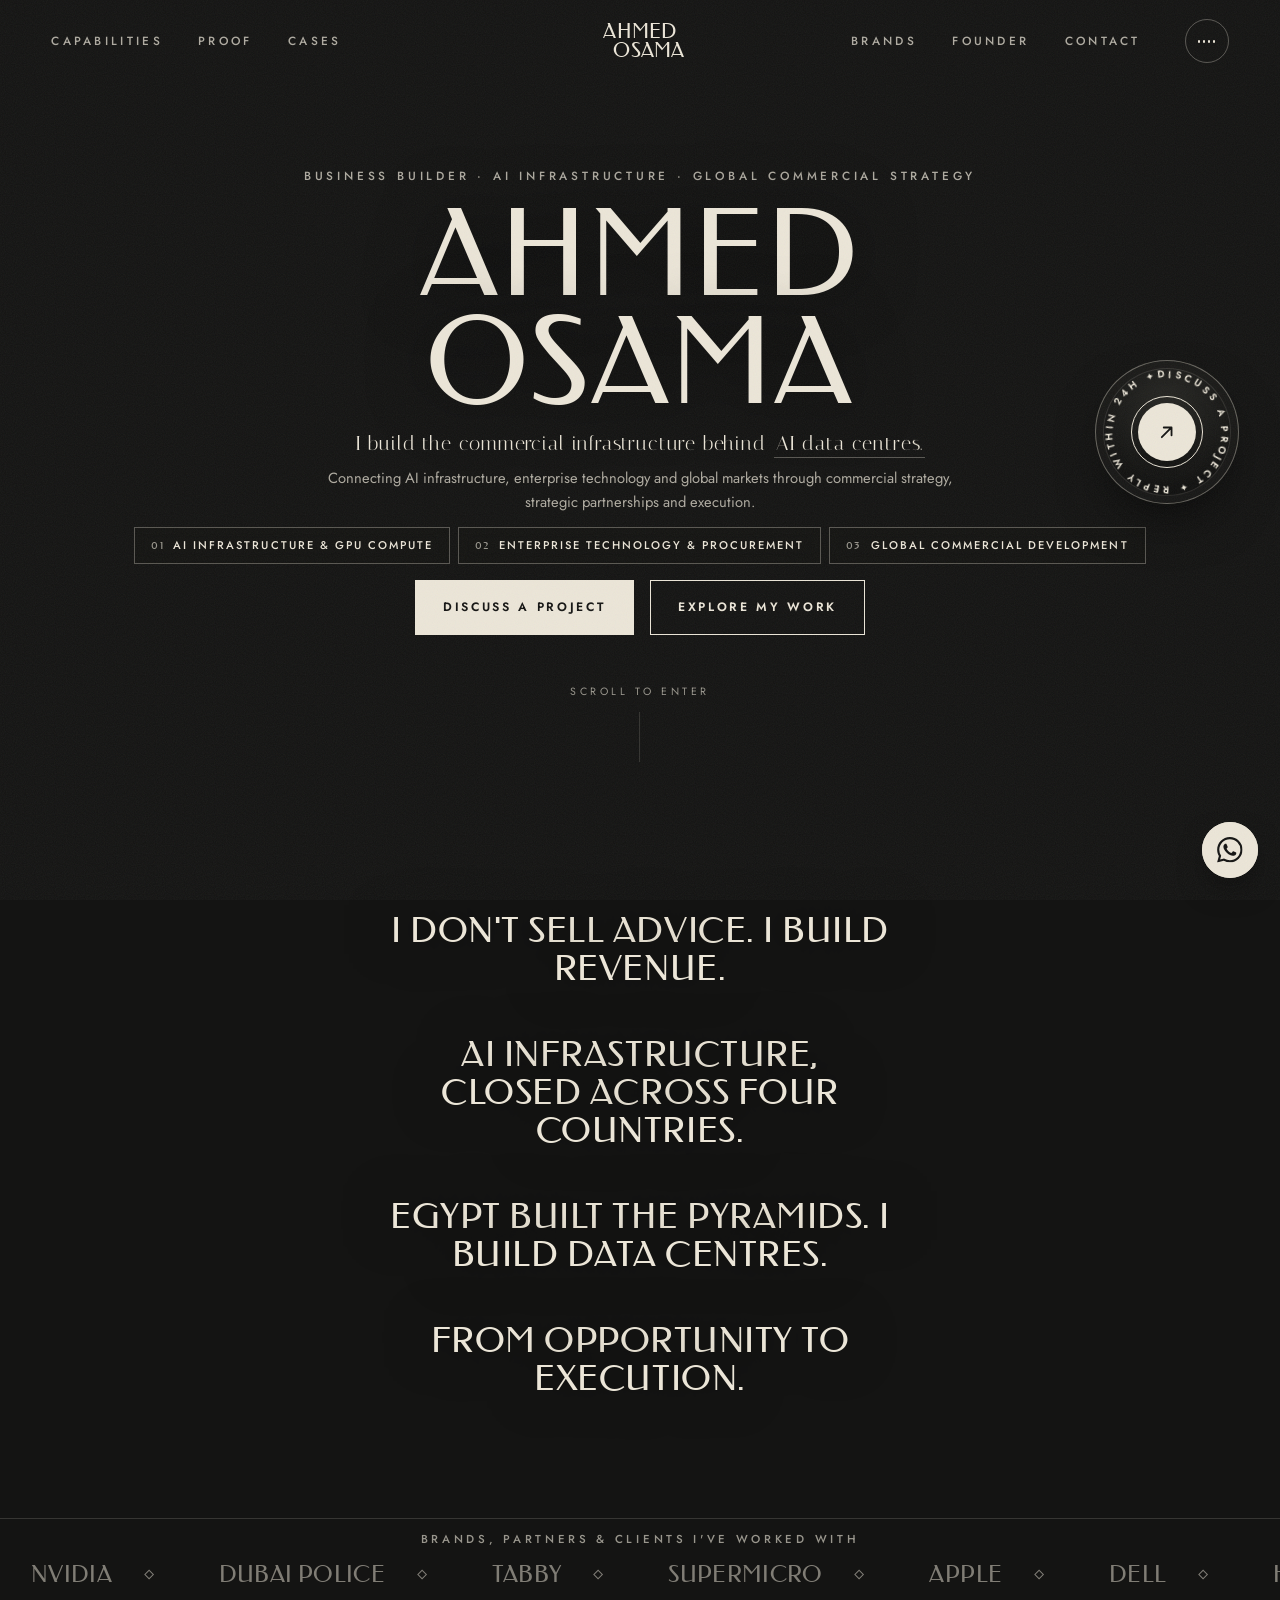
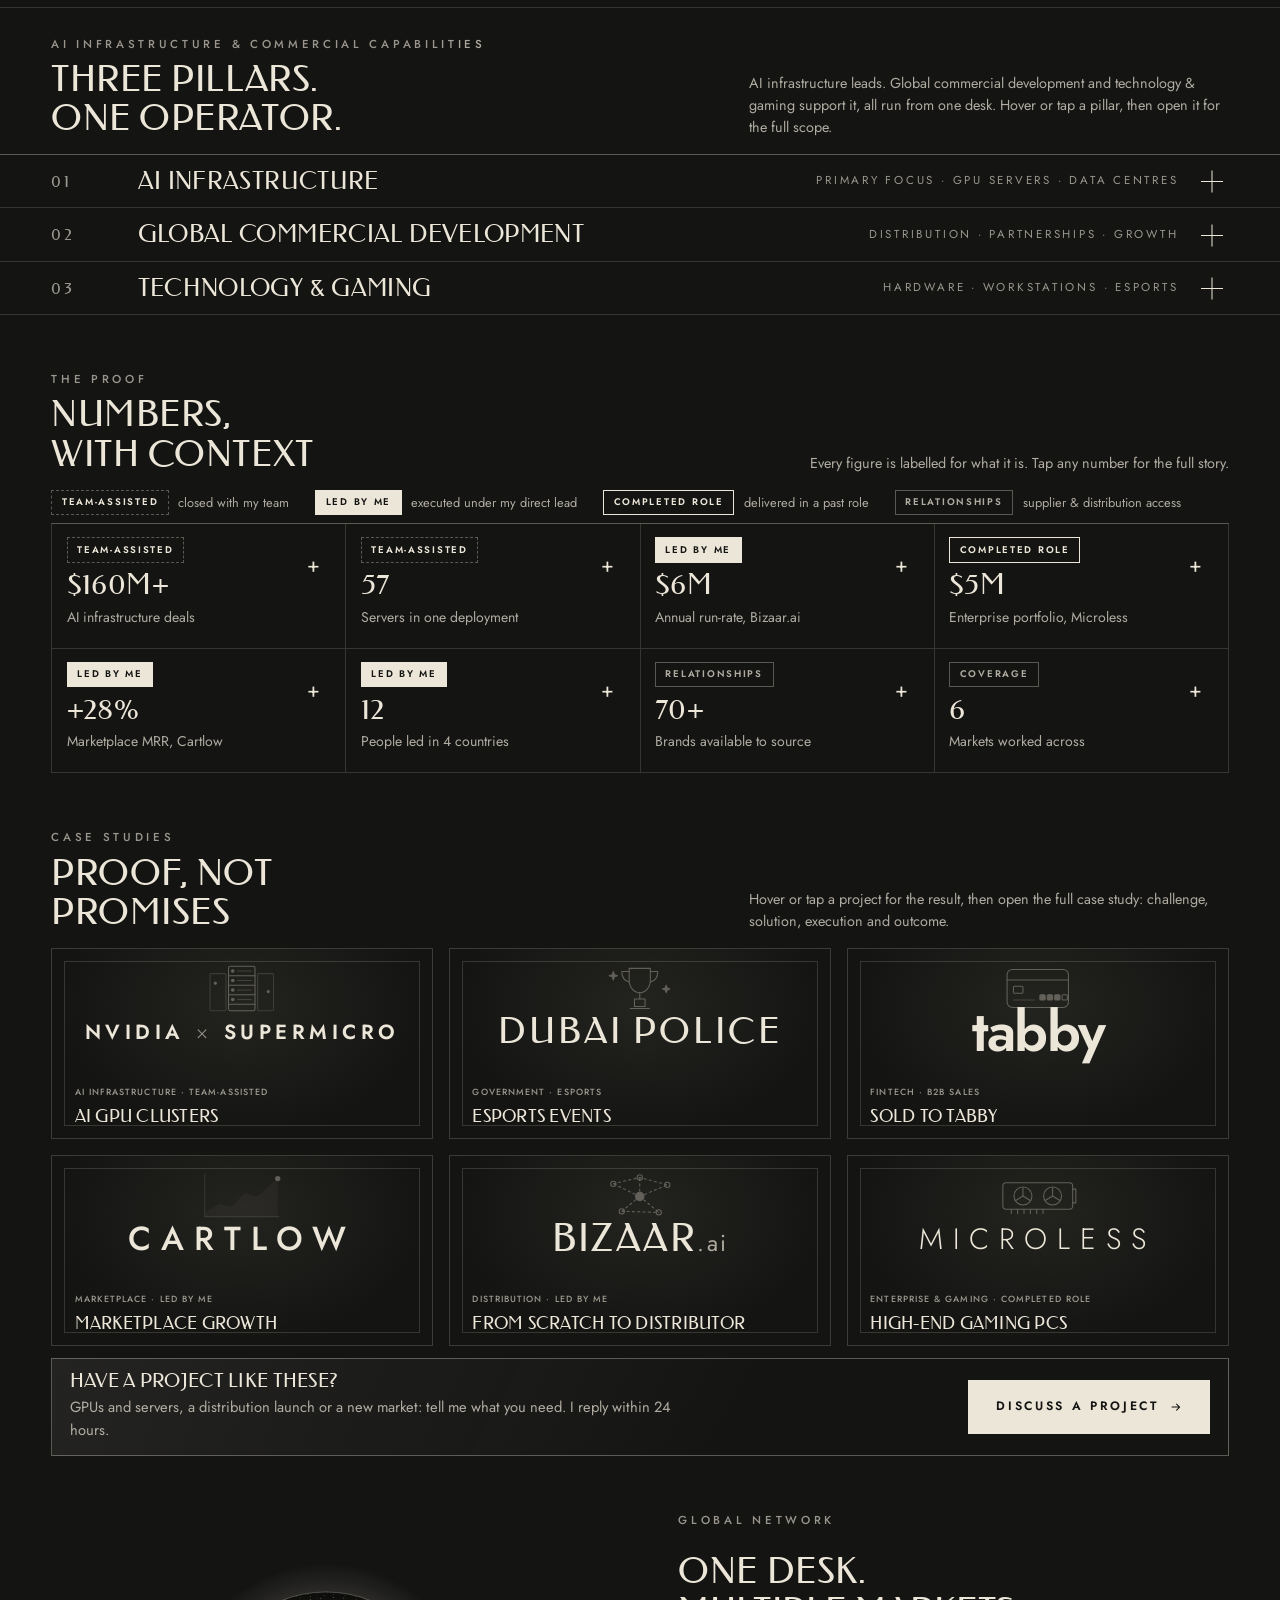
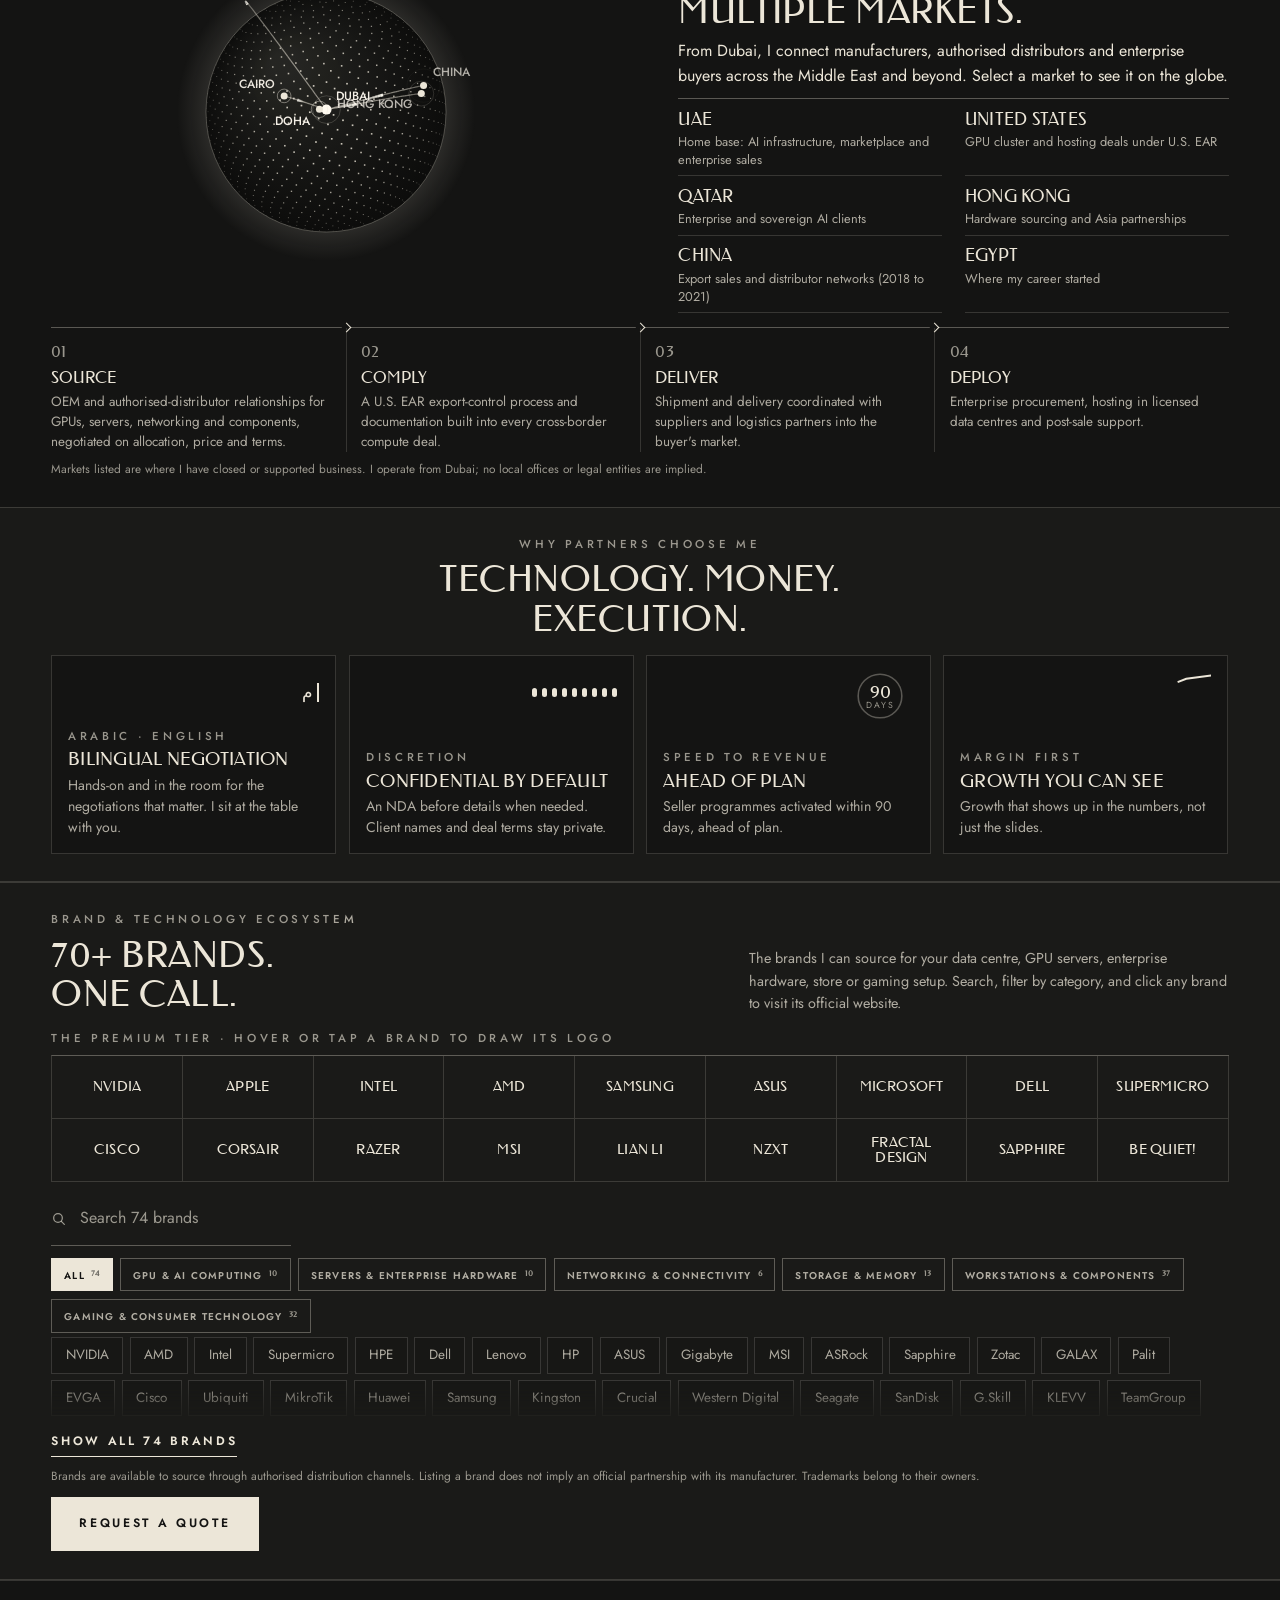
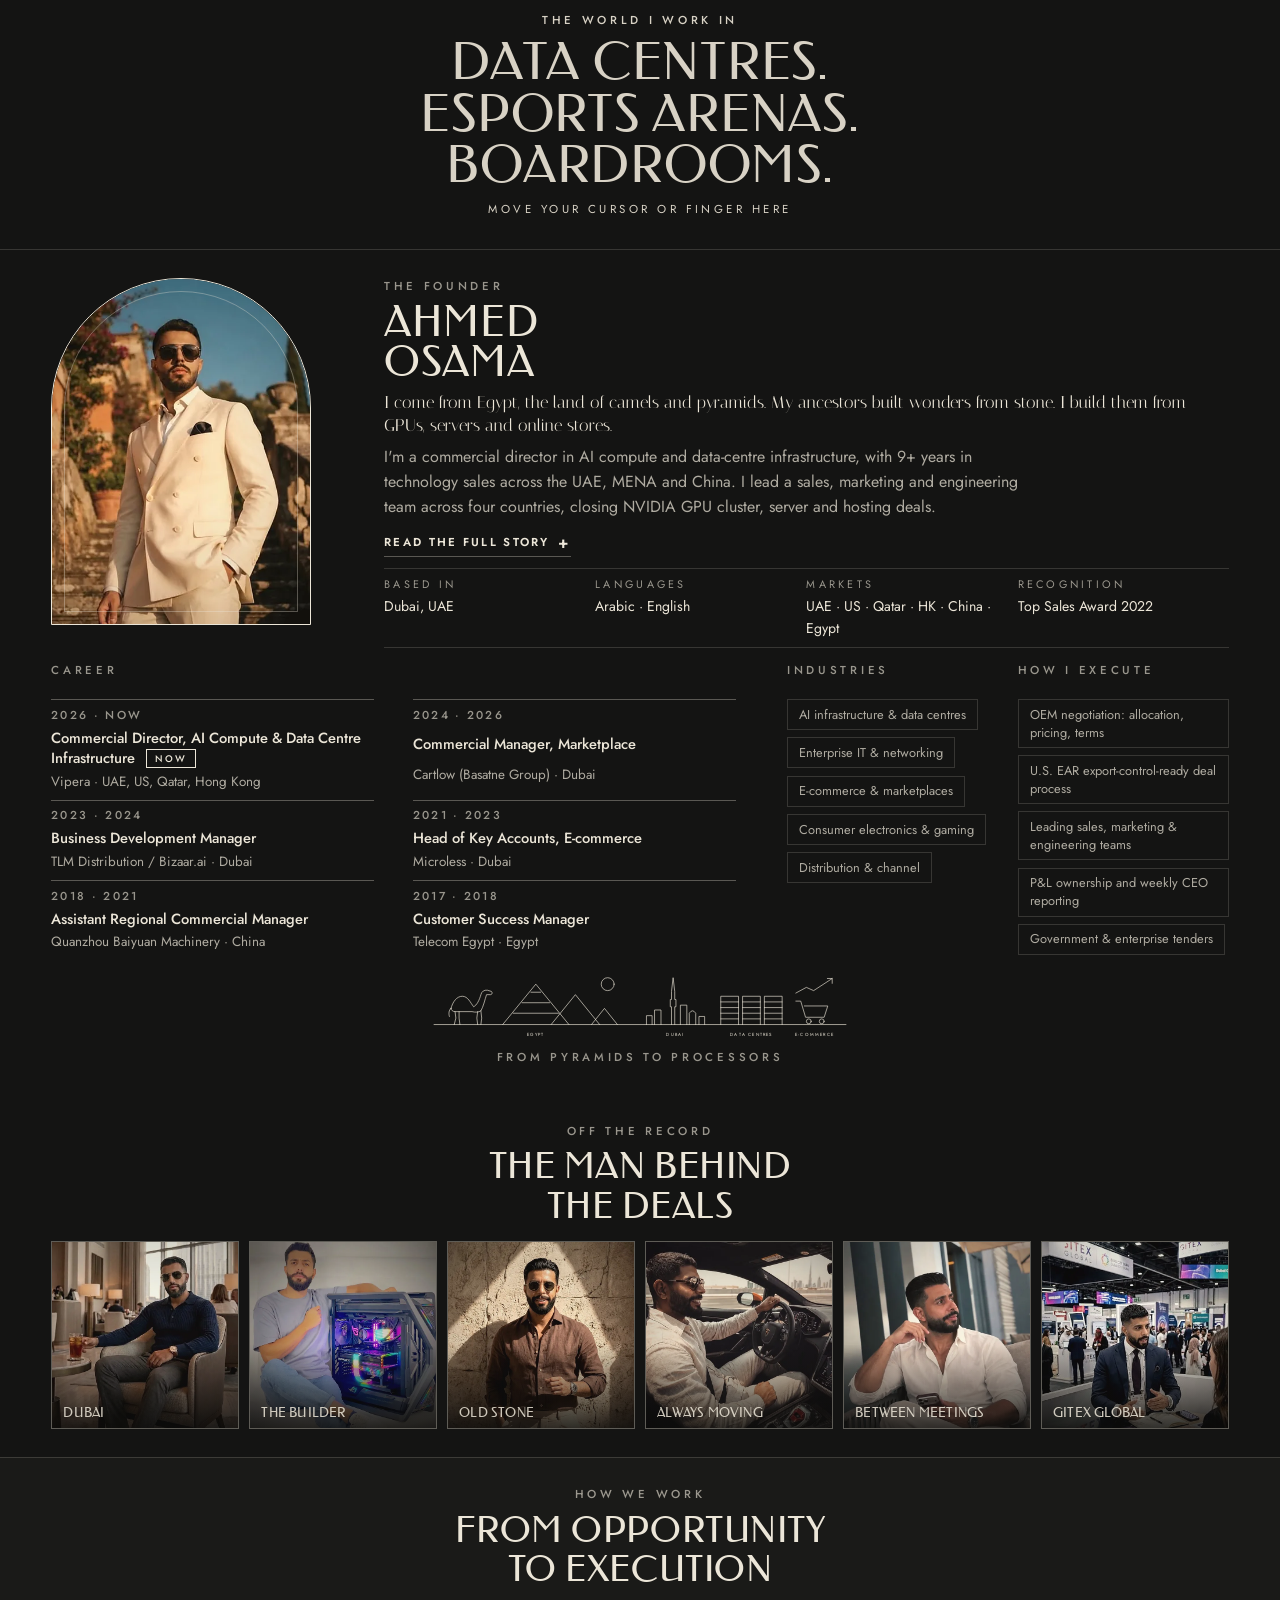
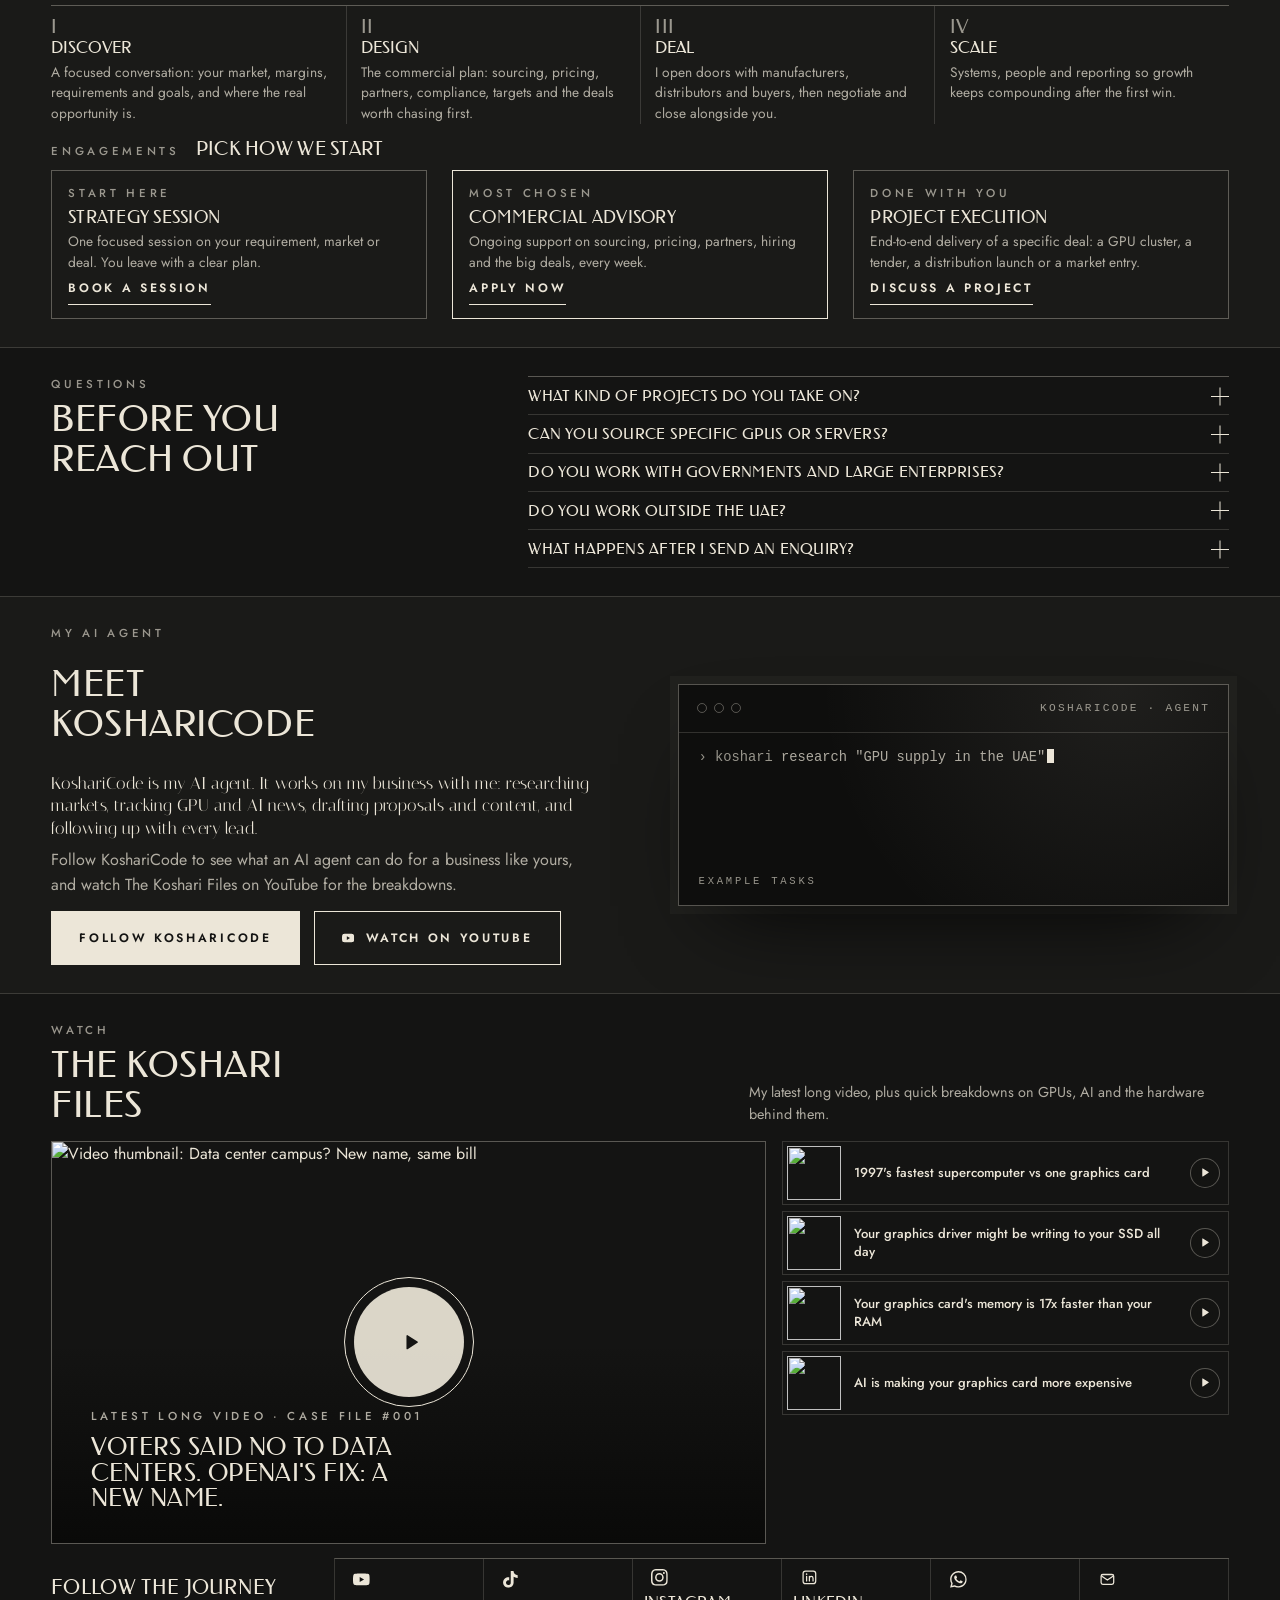
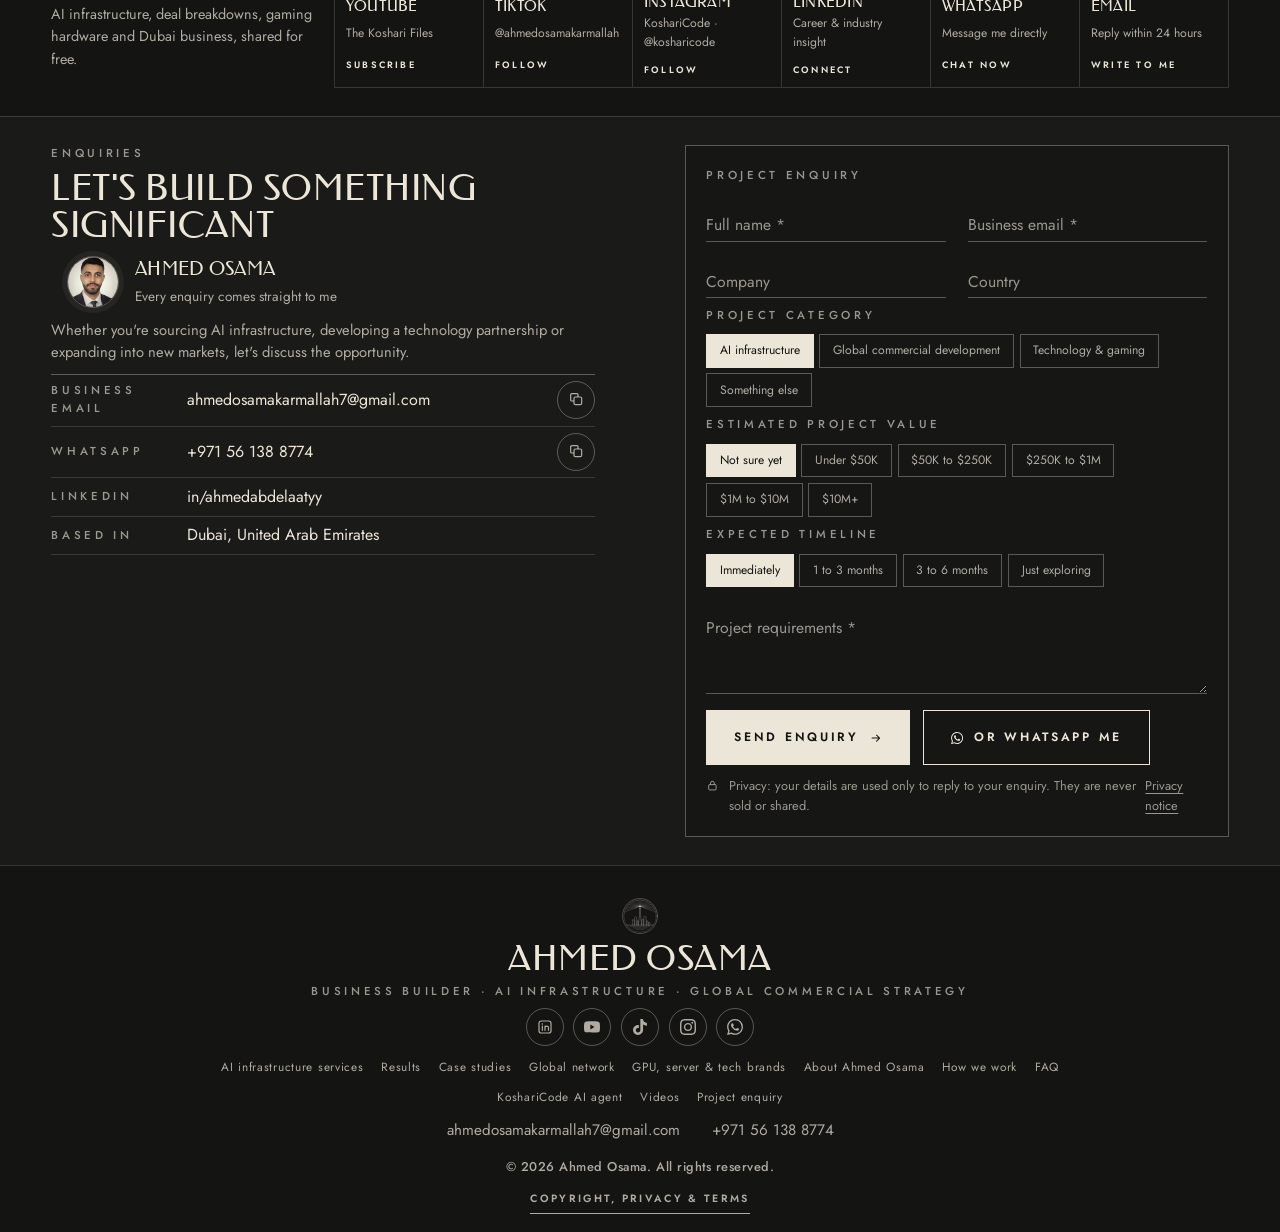
==== commit 50caf53b: "Switch to the custom domain ahmedosamakarm.com Canonical, Open Graph/X tags, structured data, sitema" ====
--- a/index.html
+++ b/index.html
@@ -10,7 +10,7 @@
   <meta name="robots" content="index, follow, max-image-preview:large, max-snippet:-1, max-video-preview:-1, noai, noimageai">
   <!-- Google Search Console: set "googleSiteVerification" in site.config.json and run tools/apply_site_config.py -->
   <meta name="copyright" content="© Ahmed Osama. All rights reserved.">
-  <link rel="canonical" href="https://aokcycle.github.io/">
+  <link rel="canonical" href="https://ahmedosamakarm.com/">
   <link rel="icon" href="assets/favicon.svg" type="image/svg+xml">
   <link rel="apple-touch-icon" href="assets/icon-180.png">
   <link rel="manifest" href="site.webmanifest">
@@ -20,11 +20,11 @@
 
   <meta property="og:type" content="website">
   <meta property="og:site_name" content="Ahmed Osama">
-  <meta property="og:url" content="https://aokcycle.github.io/">
+  <meta property="og:url" content="https://ahmedosamakarm.com/">
   <meta property="og:locale" content="en_US">
   <meta property="og:title" content="Ahmed Osama | AI Infrastructure, GPU Servers &amp; Commercial Strategy">
   <meta property="og:description" content="I build the commercial infrastructure behind what's next: NVIDIA GPU servers, enterprise hardware and data centre deals from Dubai. $160M+ closed with my team.">
-  <meta property="og:image" content="https://aokcycle.github.io/assets/og-image.jpg">
+  <meta property="og:image" content="https://ahmedosamakarm.com/assets/og-image.jpg">
   <meta property="og:image:width" content="1200">
   <meta property="og:image:height" content="630">
   <meta property="og:image:alt" content="Ahmed Osama, AI infrastructure and global commercial strategy">
@@ -32,7 +32,7 @@
   <meta name="twitter:title" content="Ahmed Osama | AI Infrastructure, GPU Servers &amp; Commercial Strategy">
   <meta name="twitter:description" content="I build the commercial infrastructure behind what's next: NVIDIA GPU servers, enterprise hardware and data centres from Dubai.">
   <meta name="twitter:image:alt" content="Ahmed Osama, AI infrastructure and global commercial strategy">
-  <meta name="twitter:image" content="https://aokcycle.github.io/assets/og-image.jpg">
+  <meta name="twitter:image" content="https://ahmedosamakarm.com/assets/og-image.jpg">
 
   <link rel="preconnect" href="https://cdn.jsdelivr.net" crossorigin>
   <link rel="preload" href="assets/fonts/federo.woff2" as="font" type="font/woff2" crossorigin>
@@ -54,8 +54,8 @@
   "@graph": [
     {
       "@type": "WebSite",
-      "@id": "https://aokcycle.github.io/#website",
-      "url": "https://aokcycle.github.io/",
+      "@id": "https://ahmedosamakarm.com/#website",
+      "url": "https://ahmedosamakarm.com/",
       "name": "Ahmed Osama",
       "alternateName": [
         "Ahmed Osama Karm",
@@ -64,28 +64,28 @@
       ],
       "inLanguage": "en",
       "publisher": {
-        "@id": "https://aokcycle.github.io/#ahmed"
+        "@id": "https://ahmedosamakarm.com/#ahmed"
       }
     },
     {
       "@type": "ProfilePage",
-      "@id": "https://aokcycle.github.io/#profile",
-      "url": "https://aokcycle.github.io/",
+      "@id": "https://ahmedosamakarm.com/#profile",
+      "url": "https://ahmedosamakarm.com/",
       "name": "Ahmed Osama | AI Infrastructure & GPU Servers, Dubai",
       "description": "Ahmed Osama, Dubai-based commercial director in AI infrastructure: NVIDIA GPU servers, enterprise hardware and data centres across the UAE and Middle East.",
       "inLanguage": "en",
       "isPartOf": {
-        "@id": "https://aokcycle.github.io/#website"
+        "@id": "https://ahmedosamakarm.com/#website"
       },
       "mainEntity": {
-        "@id": "https://aokcycle.github.io/#ahmed"
+        "@id": "https://ahmedosamakarm.com/#ahmed"
       },
       "about": {
-        "@id": "https://aokcycle.github.io/#ahmed"
+        "@id": "https://ahmedosamakarm.com/#ahmed"
       },
       "primaryImageOfPage": {
         "@type": "ImageObject",
-        "url": "https://aokcycle.github.io/assets/og-image.jpg",
+        "url": "https://ahmedosamakarm.com/assets/og-image.jpg",
         "width": 1200,
         "height": 630
       },
@@ -93,15 +93,15 @@
     },
     {
       "@type": "Person",
-      "@id": "https://aokcycle.github.io/#ahmed",
+      "@id": "https://ahmedosamakarm.com/#ahmed",
       "name": "Ahmed Osama",
       "alternateName": [
         "Ahmed Osama Karm",
         "Ahmed Abdelatty",
         "Ahmed Osama Abdelatty"
       ],
-      "url": "https://aokcycle.github.io/",
-      "image": "https://aokcycle.github.io/assets/me/headshot.jpg",
+      "url": "https://ahmedosamakarm.com/",
+      "image": "https://ahmedosamakarm.com/assets/me/headshot.jpg",
       "description": "Dubai-based commercial director in AI compute and data-centre infrastructure, with 9+ years in technology sales across the UAE, MENA and China.",
       "jobTitle": "Commercial Director, AI Compute & Data Centre Infrastructure",
       "worksFor": {
@@ -144,12 +144,12 @@
     },
     {
       "@type": "Service",
-      "@id": "https://aokcycle.github.io/#ai-infrastructure",
+      "@id": "https://ahmedosamakarm.com/#ai-infrastructure",
       "name": "AI Infrastructure",
       "serviceType": "AI infrastructure, GPU servers and data-centre equipment sourcing",
       "description": "GPU servers and accelerated computing, AI compute infrastructure, GPU procurement and cluster sourcing, data-centre equipment, enterprise server procurement, networking and storage, and international technology procurement under U.S. EAR export controls.",
       "provider": {
-        "@id": "https://aokcycle.github.io/#ahmed"
+        "@id": "https://ahmedosamakarm.com/#ahmed"
       },
       "areaServed": [
         "United Arab Emirates",
@@ -160,12 +160,12 @@
     },
     {
       "@type": "Service",
-      "@id": "https://aokcycle.github.io/#global-commercial-development",
+      "@id": "https://ahmedosamakarm.com/#global-commercial-development",
       "name": "Global Commercial Development",
       "serviceType": "Technology distribution, partnerships and market expansion",
       "description": "International distribution and supplier networks, enterprise technology partnerships and system-integrator channels, enterprise sales, market expansion, e-commerce and marketplace development.",
       "provider": {
-        "@id": "https://aokcycle.github.io/#ahmed"
+        "@id": "https://ahmedosamakarm.com/#ahmed"
       },
       "areaServed": [
         "United Arab Emirates",
@@ -176,12 +176,12 @@
     },
     {
       "@type": "Service",
-      "@id": "https://aokcycle.github.io/#technology-gaming",
+      "@id": "https://ahmedosamakarm.com/#technology-gaming",
       "name": "Technology & Gaming",
       "serviceType": "Gaming hardware, custom workstations and technology sourcing",
       "description": "Gaming hardware, custom workstation solutions, gaming infrastructure for events and venues, technology distribution and product sourcing across 70+ brands.",
       "provider": {
-        "@id": "https://aokcycle.github.io/#ahmed"
+        "@id": "https://ahmedosamakarm.com/#ahmed"
       },
       "areaServed": [
         "United Arab Emirates"
@@ -189,7 +189,7 @@
     },
     {
       "@type": "FAQPage",
-      "@id": "https://aokcycle.github.io/#faq",
+      "@id": "https://ahmedosamakarm.com/#faq",
       "mainEntity": [
         {
           "@type": "Question",
@@ -233,7 +233,7 @@
         }
       ],
       "isPartOf": {
-        "@id": "https://aokcycle.github.io/#website"
+        "@id": "https://ahmedosamakarm.com/#website"
       }
     }
   ]
